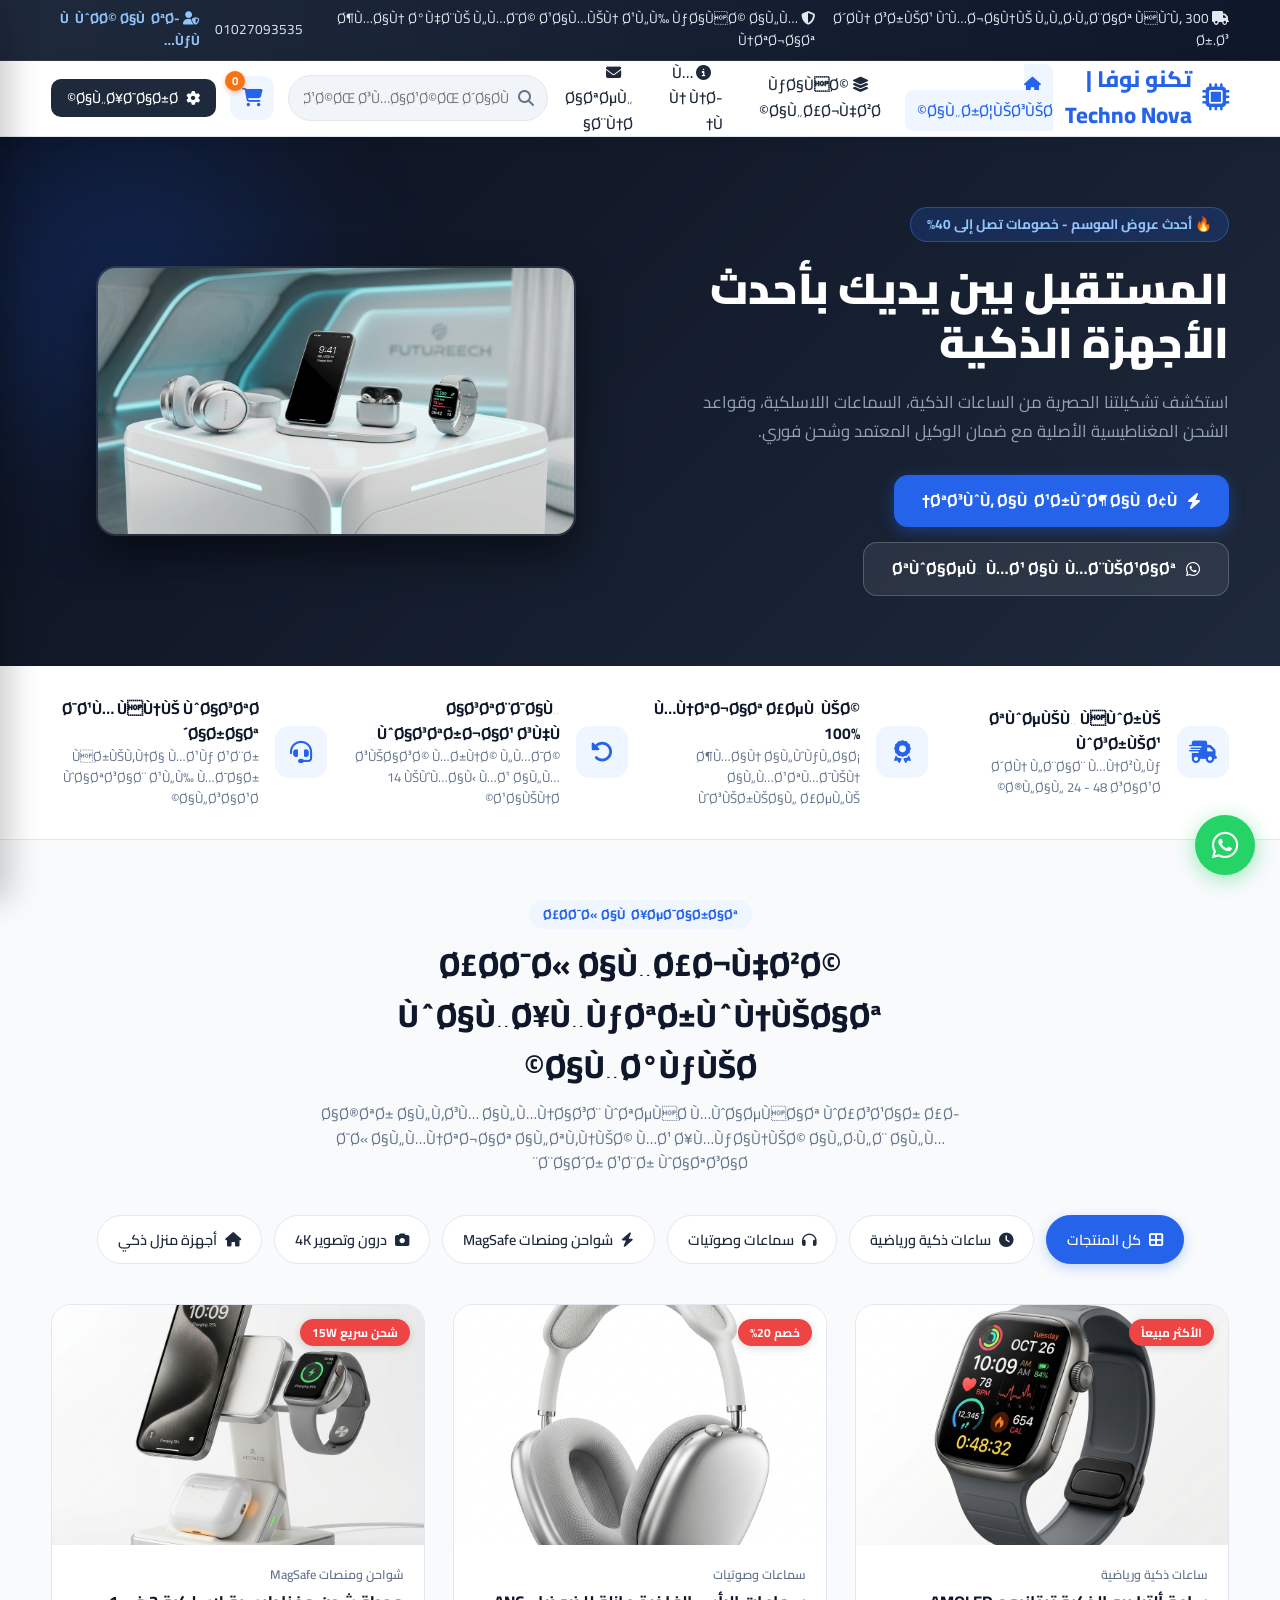
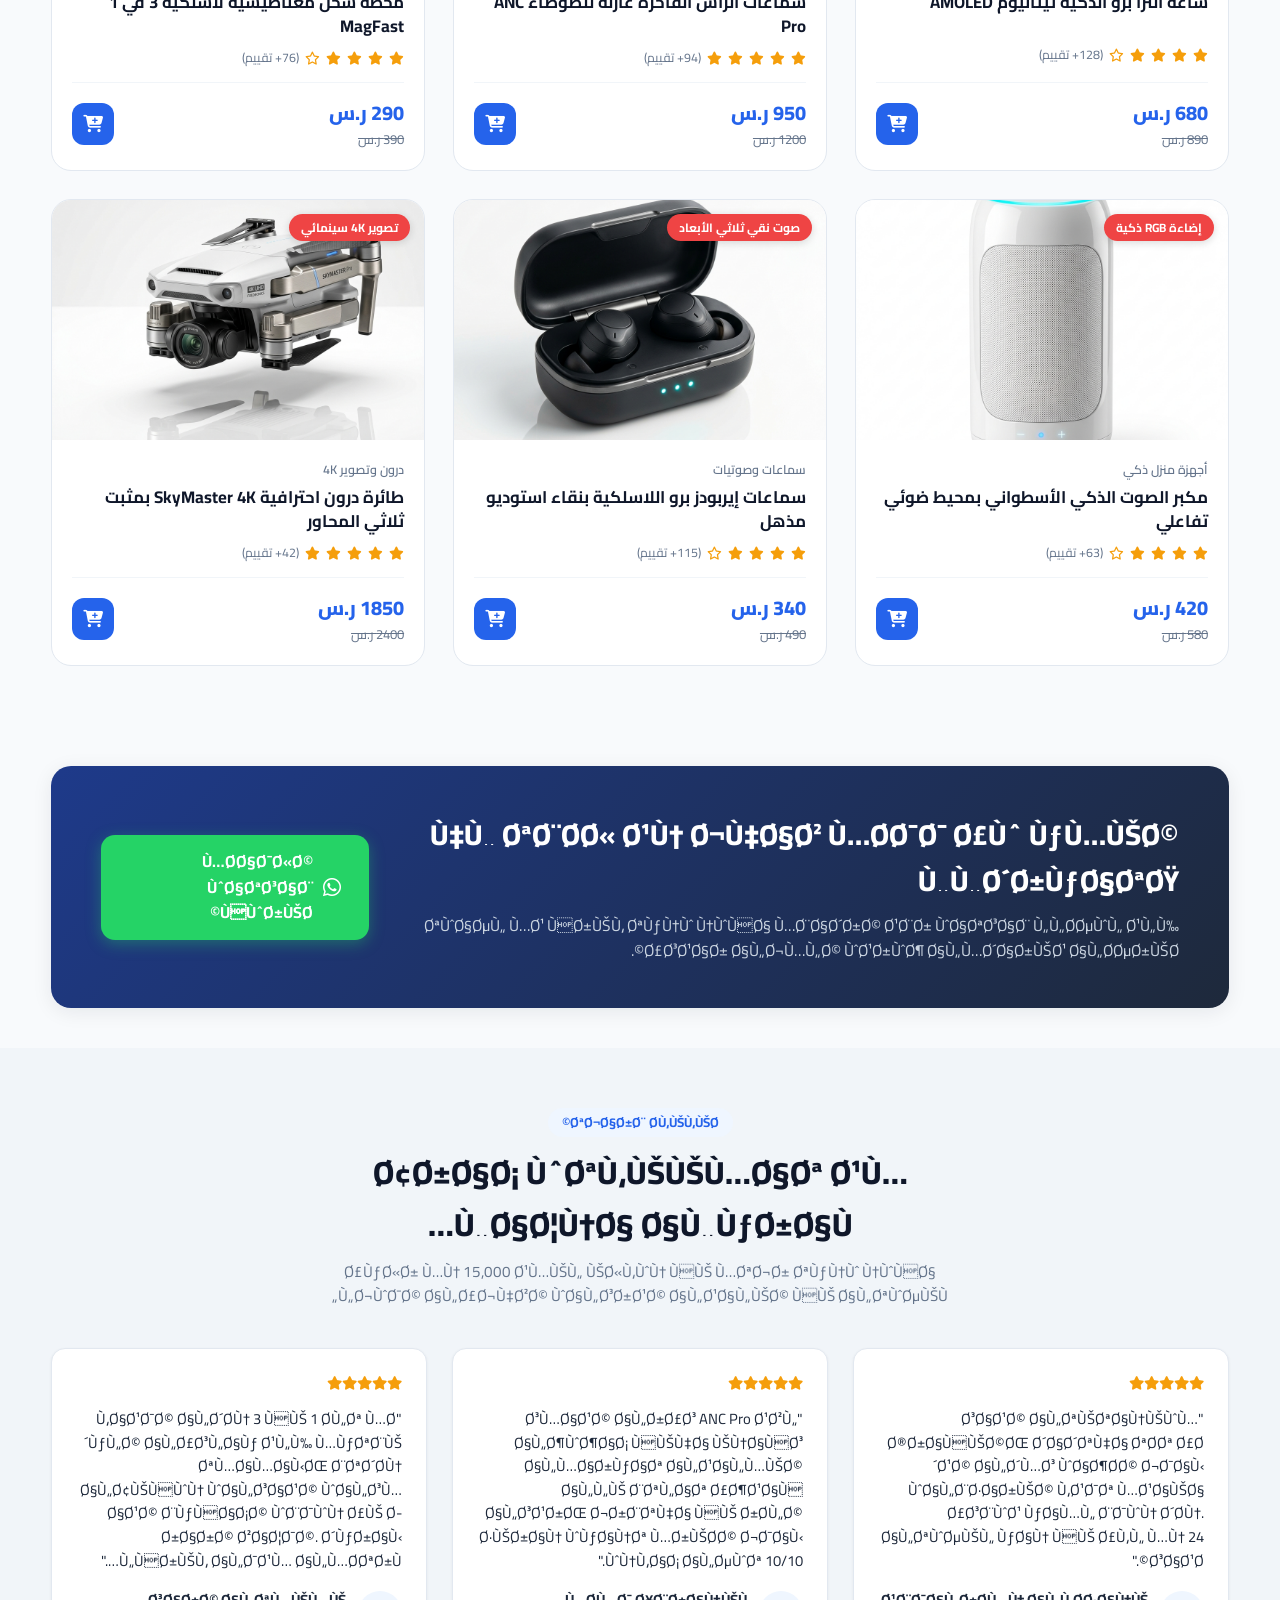
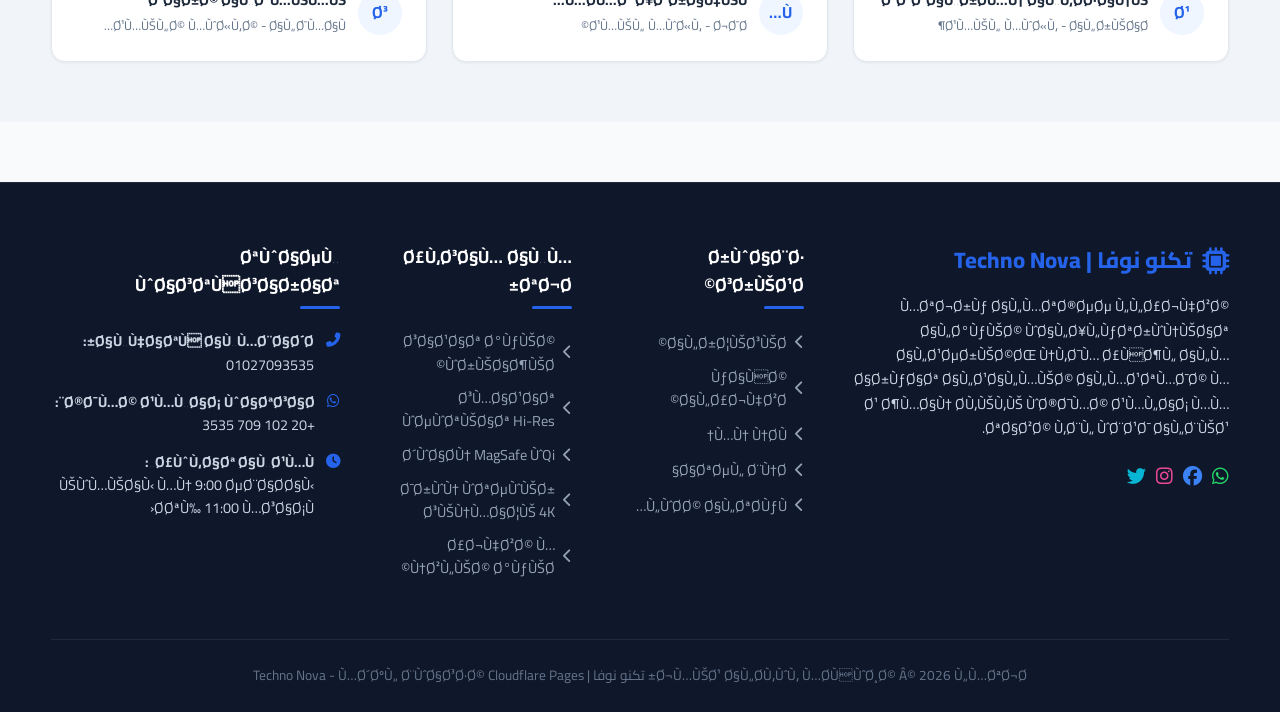
==== index.html @ d1d1be90 "Fix: Host all 6 product images locally on Cloudflare Pages (resolve broken MagFast charger image)" ====
﻿<!DOCTYPE html>
<html lang="ar" dir="rtl">
<head>
  <meta charset="UTF-8">
  <meta name="viewport" content="width=device-width, initial-scale=1.0">
  <title>ØªÙƒÙ†Ùˆ Ù†ÙˆÙØ§ | Techno Nova - Ù…ØªØ¬Ø± Ø§Ù„Ø¥Ù„ÙƒØªØ±ÙˆÙ†ÙŠØ§Øª ÙˆØ§Ù„Ø£Ø¬Ù‡Ø²Ø© Ø§Ù„Ø°ÙƒÙŠØ©</title>
  <meta name="description" content="ØªØ³ÙˆÙ‚ Ø£Ø­Ø¯Ø« Ø§Ù„Ø£Ø¬Ù‡Ø²Ø© Ø§Ù„Ø°ÙƒÙŠØ© ÙˆØ§Ù„Ø³Ø§Ø¹Ø§Øª ÙˆØ³Ù…Ø§Ø¹Ø§Øª Ø§Ù„Ø±Ø£Ø³ ÙˆØ§Ù„Ø´ÙˆØ§Ø­Ù† Ø§Ù„Ø£ØµÙ„ÙŠØ© Ù…Ø¹ Ø¶Ù…Ø§Ù† Ø´Ø§Ù…Ù„ ÙˆØ´Ø­Ù† Ø³Ø±ÙŠØ¹ ÙˆØ§Ù„Ø¯ÙØ¹ Ø¹Ù†Ø¯ Ø§Ù„Ø§Ø³ØªÙ„Ø§Ù….">
  <link rel="stylesheet" href="https://cdnjs.cloudflare.com/ajax/libs/font-awesome/6.4.0/css/all.min.css">
  <link rel="stylesheet" href="css/style.css">
</head>
<body>

  <!-- Top Announcement Bar -->
  <div class="top-bar">
    <div class="container">
      <div class="top-bar-left">
        <span><i class="fas fa-truck"></i> Ø´Ø­Ù† Ø³Ø±ÙŠØ¹ ÙˆÙ…Ø¬Ø§Ù†ÙŠ Ù„Ù„Ø·Ù„Ø¨Ø§Øª ÙÙˆÙ‚ 300 Ø±.Ø³</span>
        <span><i class="fas fa-shield-alt"></i> Ø¶Ù…Ø§Ù† Ø°Ù‡Ø¨ÙŠ Ù„Ù…Ø¯Ø© Ø¹Ø§Ù…ÙŠÙ† Ø¹Ù„Ù‰ ÙƒØ§ÙØ© Ø§Ù„Ù…Ù†ØªØ¬Ø§Øª</span>
      </div>
      <div class="top-bar-right">
        <a href="tel:01027093535" class="store-phone-text"><i class="fas fa-phone-alt"></i> 01027093535</a>
        <a href="admin/index.html" style="color: #93c5fd; font-weight: 700;"><i class="fas fa-user-shield"></i> Ù„ÙˆØ­Ø© Ø§Ù„ØªØ­ÙƒÙ…</a>
      </div>
    </div>
  </div>

  <!-- Navbar -->
  <header class="navbar">
    <div class="container nav-wrapper">
      <a href="index.html" class="logo">
        <i class="fas fa-microchip"></i>
        <div><span class="store-name-text">ØªÙƒÙ†Ùˆ Ù†ÙˆÙØ§</span></div>
      </a>

      <ul class="nav-links" id="navLinks">
        <li><a href="index.html" class="active"><i class="fas fa-home"></i> Ø§Ù„Ø±Ø¦ÙŠØ³ÙŠØ©</a></li>
        <li><a href="shop.html"><i class="fas fa-layer-group"></i> ÙƒØ§ÙØ© Ø§Ù„Ø£Ø¬Ù‡Ø²Ø©</a></li>
        <li><a href="about.html"><i class="fas fa-info-circle"></i> Ù…Ù† Ù†Ø­Ù†</a></li>
        <li><a href="contact.html"><i class="fas fa-envelope"></i> Ø§ØªØµÙ„ Ø¨Ù†Ø§</a></li>
      </ul>

      <div class="nav-actions">
        <div class="nav-search">
          <input type="text" id="storeSearchInput" placeholder="Ø§Ø¨Ø­Ø« Ø¹Ù† Ø³Ø§Ø¹Ø©ØŒ Ø³Ù…Ø§Ø¹Ø©ØŒ Ø´Ø§Ø­Ù†...">
          <i class="fas fa-search"></i>
        </div>

        <button class="cart-btn" onclick="openCartDrawer()" title="Ø³Ù„Ø© Ø§Ù„Ù…Ø´ØªØ±ÙŠØ§Øª">
          <i class="fas fa-shopping-cart"></i>
          <span class="cart-badge">0</span>
        </button>

        <a href="admin/index.html" class="admin-link-btn" title="Ø¯Ø®ÙˆÙ„ Ø§Ù„Ø¥Ø¯Ø§Ø±Ø©">
          <i class="fas fa-cog"></i> <span>Ø§Ù„Ø¥Ø¯Ø§Ø±Ø©</span>
        </a>

        <button class="menu-toggle" id="mobileMenuToggle" title="Ø§Ù„Ù‚Ø§Ø¦Ù…Ø©">
          <i class="fas fa-bars"></i>
        </button>
      </div>
    </div>
  </header>

  <!-- Hero Section -->
  <section class="hero">
    <div class="container hero-content">
      <div>
        <div class="hero-tag" id="heroBadge">ðŸ”¥ Ø£Ø­Ø¯Ø« Ø¹Ø±ÙˆØ¶ Ø§Ù„Ù…ÙˆØ³Ù… - Ø®ØµÙˆÙ…Ø§Øª ØªØµÙ„ Ø¥Ù„Ù‰ 40%</div>
        <h1 class="hero-title" id="heroTitle">
          Ø§Ù„Ù…Ø³ØªÙ‚Ø¨Ù„ Ø¨ÙŠÙ† ÙŠØ¯ÙŠÙƒ Ø¨Ø£Ø­Ø¯Ø« <span>Ø§Ù„Ø£Ø¬Ù‡Ø²Ø© Ø§Ù„Ø°ÙƒÙŠØ©</span>
        </h1>
        <p class="hero-desc" id="heroSubtitle">
          Ø§Ø³ØªÙƒØ´Ù ØªØ´ÙƒÙŠÙ„ØªÙ†Ø§ Ø§Ù„Ø­ØµØ±ÙŠØ© Ù…Ù† Ø§Ù„Ø³Ø§Ø¹Ø§Øª Ø§Ù„Ø°ÙƒÙŠØ©ØŒ Ø§Ù„Ø³Ù…Ø§Ø¹Ø§Øª Ø§Ù„Ù„Ø§Ø³Ù„ÙƒÙŠØ©ØŒ ÙˆÙ‚ÙˆØ§Ø¹Ø¯ Ø§Ù„Ø´Ø­Ù† Ø§Ù„Ù…ØºÙ†Ø§Ø·ÙŠØ³ÙŠØ© Ø§Ù„Ø£ØµÙ„ÙŠØ© Ù…Ø¹ Ø¶Ù…Ø§Ù† Ø§Ù„ÙˆÙƒÙŠÙ„ Ø§Ù„Ù…Ø¹ØªÙ…Ø¯ ÙˆØ´Ø­Ù† ÙÙˆØ±ÙŠ.
        </p>
        <div class="hero-btns">
          <a href="#productsSection" class="btn-primary">
            <i class="fas fa-bolt"></i> ØªØ³ÙˆÙ‚ Ø§Ù„Ø¹Ø±ÙˆØ¶ Ø§Ù„Ø¢Ù†
          </a>
          <a href="https://wa.me/201027093535" target="_blank" class="btn-outline store-whatsapp-link">
            <i class="fab fa-whatsapp"></i> ØªÙˆØ§ØµÙ„ Ù…Ø¹ Ø§Ù„Ù…Ø¨ÙŠØ¹Ø§Øª
          </a>
        </div>
      </div>
      <div class="hero-img-box">
        <img src="images/hero_banner.jpg" alt="Tech Hero" class="hero-img">
      </div>
    </div>
  </section>

  <!-- Features Strip -->
  <div class="features-bar">
    <div class="container features-grid">
      <div class="feature-item">
        <div class="feature-icon"><i class="fas fa-shipping-fast"></i></div>
        <div class="feature-info">
          <h4>ØªÙˆØµÙŠÙ„ ÙÙˆØ±ÙŠ ÙˆØ³Ø±ÙŠØ¹</h4>
          <p>Ø´Ø­Ù† Ù„Ø¨Ø§Ø¨ Ù…Ù†Ø²Ù„Ùƒ Ø®Ù„Ø§Ù„ 24 - 48 Ø³Ø§Ø¹Ø©</p>
        </div>
      </div>
      <div class="feature-item">
        <div class="feature-icon"><i class="fas fa-award"></i></div>
        <div class="feature-info">
          <h4>Ù…Ù†ØªØ¬Ø§Øª Ø£ØµÙ„ÙŠØ© 100%</h4>
          <p>Ø¶Ù…Ø§Ù† Ø§Ù„ÙˆÙƒÙ„Ø§Ø¡ Ø§Ù„Ù…Ø¹ØªÙ…Ø¯ÙŠÙ† ÙˆØ³ÙŠØ±ÙŠØ§Ù„ Ø£ØµÙ„ÙŠ</p>
        </div>
      </div>
      <div class="feature-item">
        <div class="feature-icon"><i class="fas fa-undo-alt"></i></div>
        <div class="feature-info">
          <h4>Ø§Ø³ØªØ¨Ø¯Ø§Ù„ ÙˆØ§Ø³ØªØ±Ø¬Ø§Ø¹ Ø³Ù‡Ù„</h4>
          <p>Ø³ÙŠØ§Ø³Ø© Ù…Ø±Ù†Ø© Ù„Ù…Ø¯Ø© 14 ÙŠÙˆÙ…Ø§Ù‹ Ù…Ø¹ Ø§Ù„Ù…Ø¹Ø§ÙŠÙ†Ø©</p>
        </div>
      </div>
      <div class="feature-item">
        <div class="feature-icon"><i class="fas fa-headset"></i></div>
        <div class="feature-info">
          <h4>Ø¯Ø¹Ù… ÙÙ†ÙŠ ÙˆØ§Ø³ØªØ´Ø§Ø±Ø§Øª</h4>
          <p>ÙØ±ÙŠÙ‚Ù†Ø§ Ù…Ø¹Ùƒ Ø¹Ø¨Ø± ÙˆØ§ØªØ³Ø§Ø¨ Ø¹Ù„Ù‰ Ù…Ø¯Ø§Ø± Ø§Ù„Ø³Ø§Ø¹Ø©</p>
        </div>
      </div>
    </div>
  </div>

  <!-- Products Section -->
  <section class="section" id="productsSection">
    <div class="container">
      <div class="section-header">
        <span class="section-badge">Ø£Ø­Ø¯Ø« Ø§Ù„Ø¥ØµØ¯Ø§Ø±Ø§Øª</span>
        <h2 class="section-title">Ø£Ø­Ø¯Ø« Ø§Ù„Ø£Ø¬Ù‡Ø²Ø© ÙˆØ§Ù„Ø¥Ù„ÙƒØªØ±ÙˆÙ†ÙŠØ§Øª Ø§Ù„Ø°ÙƒÙŠØ©</h2>
        <p class="section-subtitle">Ø§Ø®ØªØ± Ø§Ù„Ù‚Ø³Ù… Ø§Ù„Ù…Ù†Ø§Ø³Ø¨ ÙˆØªØµÙØ­ Ù…ÙˆØ§ØµÙØ§Øª ÙˆØ£Ø³Ø¹Ø§Ø± Ø£Ø­Ø¯Ø« Ø§Ù„Ù…Ù†ØªØ¬Ø§Øª Ø§Ù„ØªÙ‚Ù†ÙŠØ© Ù…Ø¹ Ø¥Ù…ÙƒØ§Ù†ÙŠØ© Ø§Ù„Ø·Ù„Ø¨ Ø§Ù„Ù…Ø¨Ø§Ø´Ø± Ø¹Ø¨Ø± ÙˆØ§ØªØ³Ø§Ø¨</p>
      </div>

      <!-- Categories Filter Tabs -->
      <div class="category-tabs" id="categoryTabs"></div>

      <!-- Products Grid -->
      <div class="products-grid" id="productsGrid"></div>
    </div>
  </section>

  <!-- Promo Banner -->
  <div class="container">
    <div class="promo-banner">
      <div class="promo-content">
        <h3>Ù‡Ù„ ØªØ¨Ø­Ø« Ø¹Ù† Ø¬Ù‡Ø§Ø² Ù…Ø­Ø¯Ø¯ Ø£Ùˆ ÙƒÙ…ÙŠØ© Ù„Ù„Ø´Ø±ÙƒØ§ØªØŸ</h3>
        <p>ØªÙˆØ§ØµÙ„ Ù…Ø¹ ÙØ±ÙŠÙ‚ ØªÙƒÙ†Ùˆ Ù†ÙˆÙØ§ Ù…Ø¨Ø§Ø´Ø±Ø© Ø¹Ø¨Ø± ÙˆØ§ØªØ³Ø§Ø¨ Ù„Ù„Ø­ØµÙˆÙ„ Ø¹Ù„Ù‰ Ø£Ø³Ø¹Ø§Ø± Ø§Ù„Ø¬Ù…Ù„Ø© ÙˆØ¹Ø±ÙˆØ¶ Ø§Ù„Ù…Ø´Ø§Ø±ÙŠØ¹ Ø§Ù„Ø­ØµØ±ÙŠØ©.</p>
      </div>
      <a href="https://wa.me/201027093535" target="_blank" class="btn-whatsapp-checkout store-whatsapp-link" style="width: auto; padding: 14px 28px;">
        <i class="fab fa-whatsapp" style="font-size: 1.3rem;"></i> Ù…Ø­Ø§Ø¯Ø«Ø© ÙˆØ§ØªØ³Ø§Ø¨ ÙÙˆØ±ÙŠØ©
      </a>
    </div>
  </div>

  <!-- Reviews Section -->
  <section class="section" style="background: #f1f5f9;">
    <div class="container">
      <div class="section-header">
        <span class="section-badge">ØªØ¬Ø§Ø±Ø¨ Ø­Ù‚ÙŠÙ‚ÙŠØ©</span>
        <h2 class="section-title">Ø¢Ø±Ø§Ø¡ ÙˆØªÙ‚ÙŠÙŠÙ…Ø§Øª Ø¹Ù…Ù„Ø§Ø¦Ù†Ø§ Ø§Ù„ÙƒØ±Ø§Ù…</h2>
        <p class="section-subtitle">Ø£ÙƒØ«Ø± Ù…Ù† 15,000 Ø¹Ù…ÙŠÙ„ ÙŠØ«Ù‚ÙˆÙ† ÙÙŠ Ù…ØªØ¬Ø± ØªÙƒÙ†Ùˆ Ù†ÙˆÙØ§ Ù„Ø¬ÙˆØ¯Ø© Ø§Ù„Ø£Ø¬Ù‡Ø²Ø© ÙˆØ§Ù„Ø³Ø±Ø¹Ø© Ø§Ù„Ø¹Ø§Ù„ÙŠØ© ÙÙŠ Ø§Ù„ØªÙˆØµÙŠÙ„</p>
      </div>

      <div class="reviews-grid">
        <div class="review-card">
          <div class="review-rating">
            <i class="fas fa-star"></i><i class="fas fa-star"></i><i class="fas fa-star"></i><i class="fas fa-star"></i><i class="fas fa-star"></i>
          </div>
          <p>"Ø³Ø§Ø¹Ø© Ø§Ù„ØªÙŠØªØ§Ù†ÙŠÙˆÙ… Ø®Ø±Ø§ÙÙŠØ©ØŒ Ø´Ø§Ø´ØªÙ‡Ø§ ØªØ­Øª Ø£Ø´Ø¹Ø© Ø§Ù„Ø´Ù…Ø³ ÙˆØ§Ø¶Ø­Ø© Ø¬Ø¯Ø§Ù‹ ÙˆØ§Ù„Ø¨Ø·Ø§Ø±ÙŠØ© Ù‚Ø¹Ø¯Øª Ù…Ø¹Ø§ÙŠØ§ Ø£Ø³Ø¨ÙˆØ¹ ÙƒØ§Ù…Ù„ Ø¨Ø¯ÙˆÙ† Ø´Ø­Ù†. Ø§Ù„ØªÙˆØµÙŠÙ„ ÙƒØ§Ù† ÙÙŠ Ø£Ù‚Ù„ Ù…Ù† 24 Ø³Ø§Ø¹Ø©."</p>
          <div class="reviewer-info">
            <div class="reviewer-avatar">Ø¹</div>
            <div class="reviewer-meta">
              <h5>Ø¹Ø¨Ø¯Ø§Ù„Ø±Ø­Ù…Ù† Ø§Ù„Ù‚Ø­Ø·Ø§Ù†ÙŠ</h5>
              <span>Ø¹Ù…ÙŠÙ„ Ù…ÙˆØ«Ù‚ - Ø§Ù„Ø±ÙŠØ§Ø¶</span>
            </div>
          </div>
        </div>

        <div class="review-card">
          <div class="review-rating">
            <i class="fas fa-star"></i><i class="fas fa-star"></i><i class="fas fa-star"></i><i class="fas fa-star"></i><i class="fas fa-star"></i>
          </div>
          <p>"Ø³Ù…Ø§Ø¹Ø© Ø§Ù„Ø±Ø£Ø³ ANC Pro Ø¹Ø²Ù„ Ø§Ù„Ø¶ÙˆØ¶Ø§Ø¡ ÙÙŠÙ‡Ø§ ÙŠÙ†Ø§ÙØ³ Ø§Ù„Ù…Ø§Ø±ÙƒØ§Øª Ø§Ù„Ø¹Ø§Ù„Ù…ÙŠØ© Ø§Ù„Ù„ÙŠ Ø¨ØªÙ„Ø§Øª Ø£Ø¶Ø¹Ø§Ù Ø§Ù„Ø³Ø¹Ø±ØŒ Ø¬Ø±Ø¨ØªÙ‡Ø§ ÙÙŠ Ø±Ø­Ù„Ø© Ø·ÙŠØ±Ø§Ù† ÙˆÙƒØ§Ù†Øª Ù…Ø±ÙŠØ­Ø© Ø¬Ø¯Ø§Ù‹ ÙˆÙ†Ù‚Ø§Ø¡ Ø§Ù„ØµÙˆØª 10/10."</p>
          <div class="reviewer-info">
            <div class="reviewer-avatar">Ù…</div>
            <div class="reviewer-meta">
              <h5>Ù…Ø­Ù…Ø¯ Ø¥Ø¨Ø±Ø§Ù‡ÙŠÙ…</h5>
              <span>Ø¹Ù…ÙŠÙ„ Ù…ÙˆØ«Ù‚ - Ø¬Ø¯Ø©</span>
            </div>
          </div>
        </div>

        <div class="review-card">
          <div class="review-rating">
            <i class="fas fa-star"></i><i class="fas fa-star"></i><i class="fas fa-star"></i><i class="fas fa-star"></i><i class="fas fa-star"></i>
          </div>
          <p>"Ù‚Ø§Ø¹Ø¯Ø© Ø§Ù„Ø´Ø­Ù† 3 ÙÙŠ 1 Ø­Ù„Øª Ù…Ø´ÙƒÙ„Ø© Ø§Ù„Ø£Ø³Ù„Ø§Ùƒ Ø¹Ù„Ù‰ Ù…ÙƒØªØ¨ÙŠ ØªÙ…Ø§Ù…Ø§Ù‹ØŒ Ø¨ØªØ´Ø­Ù† Ø§Ù„Ø¢ÙŠÙÙˆÙ† ÙˆØ§Ù„Ø³Ø§Ø¹Ø© ÙˆØ§Ù„Ø³Ù…Ø§Ø¹Ø© Ø¨ÙƒÙØ§Ø¡Ø© ÙˆØ¨Ø¯ÙˆÙ† Ø£ÙŠ Ø­Ø±Ø§Ø±Ø© Ø²Ø§Ø¦Ø¯Ø©. Ø´ÙƒØ±Ø§Ù‹ Ù„ÙØ±ÙŠÙ‚ Ø§Ù„Ø¯Ø¹Ù… Ø§Ù„Ù…Ø­ØªØ±Ù…."</p>
          <div class="reviewer-info">
            <div class="reviewer-avatar">Ø³</div>
            <div class="reviewer-meta">
              <h5>Ø³Ø§Ø±Ø© Ø§Ù„ØªÙ…ÙŠÙ…ÙŠ</h5>
              <span>Ø¹Ù…ÙŠÙ„Ø© Ù…ÙˆØ«Ù‚Ø© - Ø§Ù„Ø¯Ù…Ø§Ù…</span>
            </div>
          </div>
        </div>
      </div>
    </div>
  </section>

  <!-- Footer -->
  <footer class="footer">
    <div class="container">
      <div class="footer-grid">
        <div class="footer-col">
          <div class="logo" style="color: #fff; margin-bottom: 15px;">
            <i class="fas fa-microchip"></i>
            <span class="store-name-text">ØªÙƒÙ†Ùˆ Ù†ÙˆÙØ§</span>
          </div>
          <p>Ù…ØªØ¬Ø±Ùƒ Ø§Ù„Ù…ØªØ®ØµØµ Ù„Ù„Ø£Ø¬Ù‡Ø²Ø© Ø§Ù„Ø°ÙƒÙŠØ© ÙˆØ§Ù„Ø¥Ù„ÙƒØªØ±ÙˆÙ†ÙŠØ§Øª Ø§Ù„Ø¹ØµØ±ÙŠØ©ØŒ Ù†Ù‚Ø¯Ù… Ø£ÙØ¶Ù„ Ø§Ù„Ù…Ø§Ø±ÙƒØ§Øª Ø§Ù„Ø¹Ø§Ù„Ù…ÙŠØ© Ø§Ù„Ù…Ø¹ØªÙ…Ø¯Ø© Ù…Ø¹ Ø¶Ù…Ø§Ù† Ø­Ù‚ÙŠÙ‚ÙŠ ÙˆØ®Ø¯Ù…Ø© Ø¹Ù…Ù„Ø§Ø¡ Ù…Ù…ØªØ§Ø²Ø© Ù‚Ø¨Ù„ ÙˆØ¨Ø¹Ø¯ Ø§Ù„Ø¨ÙŠØ¹.</p>
          <div style="display: flex; gap: 10px; font-size: 1.2rem;">
            <a href="https://wa.me/201027093535" target="_blank" style="color: #25d366;"><i class="fab fa-whatsapp"></i></a>
            <a href="#" style="color: #3b82f6;"><i class="fab fa-facebook"></i></a>
            <a href="#" style="color: #ec4899;"><i class="fab fa-instagram"></i></a>
            <a href="#" style="color: #06b6d4;"><i class="fab fa-twitter"></i></a>
          </div>
        </div>

        <div class="footer-col">
          <h4>Ø±ÙˆØ§Ø¨Ø· Ø³Ø±ÙŠØ¹Ø©</h4>
          <ul class="footer-links">
            <li><a href="index.html"><i class="fas fa-chevron-left"></i> Ø§Ù„Ø±Ø¦ÙŠØ³ÙŠØ©</a></li>
            <li><a href="shop.html"><i class="fas fa-chevron-left"></i> ÙƒØ§ÙØ© Ø§Ù„Ø£Ø¬Ù‡Ø²Ø©</a></li>
            <li><a href="about.html"><i class="fas fa-chevron-left"></i> Ù…Ù† Ù†Ø­Ù†</a></li>
            <li><a href="contact.html"><i class="fas fa-chevron-left"></i> Ø§ØªØµÙ„ Ø¨Ù†Ø§</a></li>
            <li><a href="admin/index.html"><i class="fas fa-chevron-left"></i> Ù„ÙˆØ­Ø© Ø§Ù„ØªØ­ÙƒÙ…</a></li>
          </ul>
        </div>

        <div class="footer-col">
          <h4>Ø£Ù‚Ø³Ø§Ù… Ø§Ù„Ù…ØªØ¬Ø±</h4>
          <ul class="footer-links">
            <li><a href="shop.html"><i class="fas fa-chevron-left"></i> Ø³Ø§Ø¹Ø§Øª Ø°ÙƒÙŠØ© ÙˆØ±ÙŠØ§Ø¶ÙŠØ©</a></li>
            <li><a href="shop.html"><i class="fas fa-chevron-left"></i> Ø³Ù…Ø§Ø¹Ø§Øª ÙˆØµÙˆØªÙŠØ§Øª Hi-Res</a></li>
            <li><a href="shop.html"><i class="fas fa-chevron-left"></i> Ø´ÙˆØ§Ø­Ù† MagSafe ÙˆQi</a></li>
            <li><a href="shop.html"><i class="fas fa-chevron-left"></i> Ø¯Ø±ÙˆÙ† ÙˆØªØµÙˆÙŠØ± Ø³ÙŠÙ†Ù…Ø§Ø¦ÙŠ 4K</a></li>
            <li><a href="shop.html"><i class="fas fa-chevron-left"></i> Ø£Ø¬Ù‡Ø²Ø© Ù…Ù†Ø²Ù„ÙŠØ© Ø°ÙƒÙŠØ©</a></li>
          </ul>
        </div>

        <div class="footer-col">
          <h4>ØªÙˆØ§ØµÙ„ ÙˆØ§Ø³ØªÙØ³Ø§Ø±Ø§Øª</h4>
          <div class="footer-contact-item">
            <i class="fas fa-phone-alt"></i>
            <div>
              <strong>Ø§Ù„Ù‡Ø§ØªÙ Ø§Ù„Ù…Ø¨Ø§Ø´Ø±:</strong><br>
              <a href="tel:01027093535" class="store-phone-text">01027093535</a>
            </div>
          </div>
          <div class="footer-contact-item">
            <i class="fab fa-whatsapp"></i>
            <div>
              <strong>Ø®Ø¯Ù…Ø© Ø¹Ù…Ù„Ø§Ø¡ ÙˆØ§ØªØ³Ø§Ø¨:</strong><br>
              <a href="https://wa.me/201027093535" target="_blank" class="store-whatsapp-link">+20 102 709 3535</a>
            </div>
          </div>
          <div class="footer-contact-item">
            <i class="fas fa-clock"></i>
            <div>
              <strong>Ø£ÙˆÙ‚Ø§Øª Ø§Ù„Ø¹Ù…Ù„:</strong><br>
              ÙŠÙˆÙ…ÙŠØ§Ù‹ Ù…Ù† 9:00 ØµØ¨Ø§Ø­Ø§Ù‹ Ø­ØªÙ‰ 11:00 Ù…Ø³Ø§Ø¡Ù‹
            </div>
          </div>
        </div>
      </div>

      <div class="footer-bottom">
        <p>Ø¬Ù…ÙŠØ¹ Ø§Ù„Ø­Ù‚ÙˆÙ‚ Ù…Ø­ÙÙˆØ¸Ø© Â© 2026 Ù„Ù…ØªØ¬Ø± <span class="store-name-text">ØªÙƒÙ†Ùˆ Ù†ÙˆÙØ§ | Techno Nova</span> - Ù…Ø´ØºÙ„ Ø¨ÙˆØ§Ø³Ø·Ø© Cloudflare Pages</p>
      </div>
    </div>
  </footer>

  <!-- Slide-out Cart Drawer -->
  <div class="cart-drawer-overlay" id="cartOverlay" onclick="closeCartDrawer()"></div>
  <div class="cart-drawer" id="cartDrawer">
    <div class="cart-header">
      <h3><i class="fas fa-shopping-bag"></i> Ø³Ù„Ø© Ø§Ù„Ù…Ø´ØªØ±ÙŠØ§Øª</h3>
      <button class="close-cart-btn" onclick="closeCartDrawer()"><i class="fas fa-times"></i></button>
    </div>
    <div class="cart-items-body" id="cartItemsList"></div>
    <div class="cart-footer">
      <div class="cart-total-row">
        <span>Ø§Ù„Ø¥Ø¬Ù…Ø§Ù„ÙŠ Ø§Ù„ØªÙ‚Ø¯ÙŠØ±ÙŠ:</span>
        <span class="cart-total-price" id="cartTotalPrice">0 Ø±.Ø³</span>
      </div>
      <button class="btn-whatsapp-checkout" onclick="initiateWhatsAppCheckout()">
        <i class="fab fa-whatsapp"></i> Ø¥ØªÙ…Ø§Ù… Ø§Ù„Ø·Ù„Ø¨ Ø¹Ø¨Ø± ÙˆØ§ØªØ³Ø§Ø¨
      </button>
    </div>
  </div>

  <!-- Quick View Modal -->
  <div class="modal-overlay" id="quickViewModal" onclick="if(event.target === this) closeModal()">
    <div class="modal-box">
      <button class="close-modal-btn" onclick="closeModal()"><i class="fas fa-times"></i></button>
      <div id="quickViewBody"></div>
    </div>
  </div>

  <!-- WhatsApp Checkout Modal -->
  <div class="modal-overlay" id="checkoutModal" onclick="if(event.target === this) closeModal()">
    <div class="modal-box" style="max-width: 520px; padding: 30px;">
      <button class="close-modal-btn" onclick="closeModal()"><i class="fas fa-times"></i></button>
      <h3 style="font-size: 1.3rem; font-weight: 800; margin-bottom: 8px; color: #0f172a;">
        <i class="fab fa-whatsapp" style="color: #25d366;"></i> Ø¥ØªÙ…Ø§Ù… Ø§Ù„Ø´Ø±Ø§Ø¡ ÙˆØ§Ù„ØªØ£ÙƒÙŠØ¯ Ø¹Ø¨Ø± ÙˆØ§ØªØ³Ø§Ø¨
      </h3>
      <p style="font-size: 0.88rem; color: #64748b; margin-bottom: 20px;">
        Ø£Ø¯Ø®Ù„ Ø¨ÙŠØ§Ù†Ø§Øª Ø§Ù„ØªÙˆØµÙŠÙ„ ÙˆØ³ÙŠØªÙ… ÙØªØ­ Ù…Ø­Ø§Ø¯Ø«Ø© Ù…Ø¨Ø§Ø´Ø±Ø© Ù…Ø¹ Ø®Ø¯Ù…Ø© Ø§Ù„Ù…Ø¨ÙŠØ¹Ø§Øª Ø¨Ø±Ù‚Ù…Ùƒ ÙˆØªÙØ§ØµÙŠÙ„ Ø³Ù„ØªÙƒ Ù„ØªØ£ÙƒÙŠØ¯ Ø§Ù„Ø´Ø­Ù† ÙÙˆØ±Ø§Ù‹.
      </p>

      <form id="checkoutForm" onsubmit="completeWhatsAppOrder(event)">
        <div style="margin-bottom: 15px;">
          <label style="display: block; font-weight: 700; font-size: 0.88rem; margin-bottom: 6px;">Ø§Ù„Ø§Ø³Ù… Ø§Ù„ÙƒØ±ÙŠÙ… *</label>
          <input type="text" id="orderName" required placeholder="Ù…Ø«Ø§Ù„: Ù…Ø­Ù…Ø¯ Ø¹Ø¨Ø¯Ø§Ù„Ù„Ù‡" style="width: 100%; padding: 10px 14px; border: 1px solid #cbd5e1; border-radius: 8px; font-size: 0.95rem;">
        </div>

        <div style="margin-bottom: 15px;">
          <label style="display: block; font-weight: 700; font-size: 0.88rem; margin-bottom: 6px;">Ø±Ù‚Ù… Ø§Ù„Ø¬ÙˆØ§Ù„ / Ø§Ù„ÙˆØ§ØªØ³Ø§Ø¨ *</label>
          <input type="tel" id="orderPhone" required placeholder="Ù…Ø«Ø§Ù„: 05xxxxxxx Ø£Ùˆ 010xxxxxxx" style="width: 100%; padding: 10px 14px; border: 1px solid #cbd5e1; border-radius: 8px; font-size: 0.95rem;">
        </div>

        <div style="display: grid; grid-template-columns: 1fr 1fr; gap: 12px; margin-bottom: 15px;">
          <div>
            <label style="display: block; font-weight: 700; font-size: 0.88rem; margin-bottom: 6px;">Ø§Ù„Ù…Ø¯ÙŠÙ†Ø© *</label>
            <input type="text" id="orderCity" required placeholder="Ø§Ù„Ø±ÙŠØ§Ø¶ / Ø¬Ø¯Ø© / Ø§Ù„Ù‚Ø§Ù‡Ø±Ø©..." style="width: 100%; padding: 10px 14px; border: 1px solid #cbd5e1; border-radius: 8px; font-size: 0.95rem;">
          </div>
          <div>
            <label style="display: block; font-weight: 700; font-size: 0.88rem; margin-bottom: 6px;">Ø§Ù„Ø­ÙŠ ÙˆØ§Ù„Ø´Ø§Ø±Ø¹</label>
            <input type="text" id="orderAddress" placeholder="Ø§Ø³Ù… Ø§Ù„Ø­ÙŠ ÙˆØ§Ù„Ø´Ø§Ø±Ø¹" style="width: 100%; padding: 10px 14px; border: 1px solid #cbd5e1; border-radius: 8px; font-size: 0.95rem;">
          </div>
        </div>

        <div style="margin-bottom: 20px;">
          <label style="display: block; font-weight: 700; font-size: 0.88rem; margin-bottom: 6px;">Ù…Ù„Ø§Ø­Ø¸Ø§Øª Ø®Ø§ØµØ© Ø¨Ø§Ù„ØªØ³Ù„ÙŠÙ…</label>
          <textarea id="orderNotes" rows="2" placeholder="Ø£ÙŠ ØªÙØ§ØµÙŠÙ„ ØªØ±ØºØ¨ Ø¨Ø¥Ø®Ø¨Ø§Ø± Ù…Ù†Ø¯ÙˆØ¨ Ø§Ù„ØªÙˆØµÙŠÙ„ Ø¨Ù‡Ø§..." style="width: 100%; padding: 10px 14px; border: 1px solid #cbd5e1; border-radius: 8px; font-size: 0.95rem; resize: none;"></textarea>
        </div>

        <button type="submit" class="btn-whatsapp-checkout" style="font-size: 1.05rem; padding: 14px;">
          <i class="fab fa-whatsapp" style="font-size: 1.3rem;"></i> ØªØ£ÙƒÙŠØ¯ Ø§Ù„Ø·Ù„Ø¨ ÙˆØ¥Ø±Ø³Ø§Ù„ Ø¹Ø¨Ø± ÙˆØ§ØªØ³Ø§Ø¨
        </button>
      </form>
    </div>
  </div>

  <!-- Floating WhatsApp Icon -->
  <a href="https://wa.me/201027093535" target="_blank" class="floating-whatsapp store-whatsapp-link" title="ØªÙˆØ§ØµÙ„ Ù…Ø¹Ù†Ø§ Ø¹Ø¨Ø± ÙˆØ§ØªØ³Ø§Ø¨">
    <i class="fab fa-whatsapp"></i>
  </a>

  <script src="js/store.js"></script>
</body>
</html>
---- css/style.css ----
@import url('https://fonts.googleapis.com/css2?family=Cairo:wght@300;400;500;600;700;800;900&display=swap');

:root {
  --primary: #2563eb;
  --primary-hover: #1d4ed8;
  --primary-light: #eff6ff;
  --secondary: #0ea5e9;
  --dark: #0f172a;
  --dark-surface: #1e293b;
  --gray-bg: #f8fafc;
  --gray-border: #e2e8f0;
  --text-main: #1e293b;
  --text-muted: #64748b;
  --accent-orange: #f97316;
  --accent-green: #10b981;
  --white: #ffffff;
  --radius-sm: 8px;
  --radius-md: 14px;
  --radius-lg: 20px;
  --shadow-sm: 0 1px 3px rgba(0,0,0,0.06);
  --shadow-md: 0 4px 20px rgba(15,23,42,0.08);
  --shadow-lg: 0 10px 35px rgba(15,23,42,0.12);
  --transition: all 0.25s ease-in-out;
}

* {
  box-sizing: border-box;
  margin: 0;
  padding: 0;
}

body {
  font-family: 'Cairo', -apple-system, BlinkMacSystemFont, 'Segoe UI', Roboto, sans-serif;
  direction: rtl;
  text-align: right;
  background-color: var(--gray-bg);
  color: var(--text-main);
  line-height: 1.6;
  overflow-x: hidden;
}

a {
  text-decoration: none;
  color: inherit;
  transition: var(--transition);
}

img {
  max-width: 100%;
  display: block;
}

button, input, select, textarea {
  font-family: inherit;
}

/* Container */
.container {
  width: 92%;
  max-width: 1240px;
  margin: 0 auto;
}

/* Top Announcement Bar */
.top-bar {
  background: linear-gradient(90deg, #1e293b, #0f172a);
  color: #e2e8f0;
  font-size: 0.85rem;
  padding: 8px 0;
  border-bottom: 1px solid rgba(255,255,255,0.08);
}
.top-bar .container {
  display: flex;
  justify-content: space-between;
  align-items: center;
}
.top-bar-left {
  display: flex;
  align-items: center;
  gap: 15px;
}
.top-bar-right {
  display: flex;
  align-items: center;
  gap: 15px;
}
.top-bar a:hover {
  color: var(--secondary);
}

/* Main Navbar */
.navbar {
  background: rgba(255, 255, 255, 0.95);
  backdrop-filter: blur(12px);
  position: sticky;
  top: 0;
  z-index: 100;
  box-shadow: 0 2px 15px rgba(0,0,0,0.05);
  border-bottom: 1px solid var(--gray-border);
}
.nav-wrapper {
  display: flex;
  align-items: center;
  justify-content: space-between;
  height: 75px;
}
.logo {
  display: flex;
  align-items: center;
  gap: 10px;
  font-size: 1.4rem;
  font-weight: 800;
  color: var(--dark);
}
.logo i {
  color: var(--primary);
  font-size: 1.7rem;
}
.logo span {
  color: var(--primary);
}

.nav-links {
  display: flex;
  align-items: center;
  gap: 24px;
  list-style: none;
}
.nav-links a {
  font-weight: 600;
  font-size: 0.95rem;
  color: var(--text-main);
  padding: 6px 12px;
  border-radius: var(--radius-sm);
}
.nav-links a:hover, .nav-links a.active {
  color: var(--primary);
  background: var(--primary-light);
}

.nav-actions {
  display: flex;
  align-items: center;
  gap: 14px;
}

.nav-search {
  position: relative;
  display: none;
}
@media (min-width: 992px) {
  .nav-search {
    display: block;
    width: 260px;
  }
}
.nav-search input {
  width: 100%;
  padding: 9px 38px 9px 15px;
  border-radius: 30px;
  border: 1px solid var(--gray-border);
  background: #f1f5f9;
  font-size: 0.88rem;
  outline: none;
  transition: var(--transition);
}
.nav-search input:focus {
  background: var(--white);
  border-color: var(--primary);
  box-shadow: 0 0 0 3px rgba(37, 99, 235, 0.15);
}
.nav-search i {
  position: absolute;
  top: 50%;
  right: 14px;
  transform: translateY(-50%);
  color: var(--text-muted);
}

.cart-btn {
  position: relative;
  background: var(--primary-light);
  color: var(--primary);
  border: none;
  width: 44px;
  height: 44px;
  border-radius: 12px;
  cursor: pointer;
  display: flex;
  align-items: center;
  justify-content: center;
  font-size: 1.15rem;
  transition: var(--transition);
}
.cart-btn:hover {
  background: var(--primary);
  color: var(--white);
}
.cart-badge {
  position: absolute;
  top: -5px;
  left: -5px;
  background: var(--accent-orange);
  color: var(--white);
  font-size: 0.72rem;
  font-weight: 700;
  width: 20px;
  height: 20px;
  border-radius: 50%;
  display: flex;
  align-items: center;
  justify-content: center;
  box-shadow: 0 2px 5px rgba(249, 115, 22, 0.4);
}

.admin-link-btn {
  background: var(--dark-surface);
  color: var(--white);
  border: none;
  padding: 8px 16px;
  border-radius: 10px;
  font-weight: 600;
  font-size: 0.88rem;
  display: flex;
  align-items: center;
  gap: 8px;
  cursor: pointer;
  transition: var(--transition);
}
.admin-link-btn:hover {
  background: var(--dark);
}

.menu-toggle {
  display: none;
  background: none;
  border: none;
  font-size: 1.4rem;
  color: var(--dark);
  cursor: pointer;
}
@media (max-width: 868px) {
  .menu-toggle { display: block; }
  .nav-links {
    position: fixed;
    top: 75px;
    right: -100%;
    width: 280px;
    height: calc(100vh - 75px);
    background: var(--white);
    flex-direction: column;
    padding: 30px 20px;
    box-shadow: -5px 0 20px rgba(0,0,0,0.1);
    transition: 0.3s ease-in-out;
    align-items: flex-start;
  }
  .nav-links.open { right: 0; }
}

/* Hero Section */
.hero {
  background: linear-gradient(135deg, #0b1120 0%, #1e293b 100%);
  color: var(--white);
  padding: 70px 0;
  position: relative;
  overflow: hidden;
}
.hero::before {
  content: '';
  position: absolute;
  top: -20%;
  left: -10%;
  width: 500px;
  height: 500px;
  background: radial-gradient(circle, rgba(37,99,235,0.25) 0%, rgba(37,99,235,0) 70%);
  filter: blur(50px);
}
.hero-content {
  display: grid;
  grid-template-columns: 1fr 1fr;
  align-items: center;
  gap: 40px;
  position: relative;
  z-index: 2;
}
@media (max-width: 900px) {
  .hero-content { grid-template-columns: 1fr; text-align: center; }
}
.hero-tag {
  display: inline-flex;
  align-items: center;
  gap: 8px;
  background: rgba(37, 99, 235, 0.2);
  border: 1px solid rgba(59, 130, 246, 0.4);
  color: #93c5fd;
  padding: 6px 16px;
  border-radius: 30px;
  font-size: 0.85rem;
  font-weight: 700;
  margin-bottom: 20px;
}
.hero-title {
  font-size: 2.7rem;
  font-weight: 900;
  line-height: 1.25;
  margin-bottom: 18px;
}
.hero-title span {
  background: linear-gradient(90deg, #60a5fa, #38bdf8);
  -webkit-background-clip: text;
  -webkit-text-fill-color: transparent;
}
.hero-desc {
  color: #94a3b8;
  font-size: 1.05rem;
  margin-bottom: 30px;
  line-height: 1.7;
}
.hero-btns {
  display: flex;
  gap: 15px;
  flex-wrap: wrap;
}
@media (max-width: 900px) {
  .hero-btns { justify-content: center; }
}
.btn-primary {
  background: var(--primary);
  color: var(--white);
  padding: 13px 28px;
  border-radius: var(--radius-md);
  font-weight: 700;
  font-size: 1rem;
  display: inline-flex;
  align-items: center;
  gap: 10px;
  border: none;
  cursor: pointer;
  box-shadow: 0 4px 15px rgba(37, 99, 235, 0.4);
  transition: var(--transition);
}
.btn-primary:hover {
  background: var(--primary-hover);
  transform: translateY(-2px);
  box-shadow: 0 6px 20px rgba(37, 99, 235, 0.5);
}
.btn-outline {
  background: rgba(255, 255, 255, 0.08);
  color: var(--white);
  padding: 13px 28px;
  border-radius: var(--radius-md);
  font-weight: 700;
  font-size: 1rem;
  display: inline-flex;
  align-items: center;
  gap: 10px;
  border: 1px solid rgba(255,255,255,0.2);
  cursor: pointer;
  transition: var(--transition);
}
.btn-outline:hover {
  background: rgba(255, 255, 255, 0.16);
  border-color: rgba(255,255,255,0.4);
}
.hero-img-box {
  position: relative;
  display: flex;
  justify-content: center;
}
.hero-img {
  width: 90%;
  max-width: 480px;
  border-radius: var(--radius-lg);
  box-shadow: 0 20px 40px rgba(0,0,0,0.5);
  border: 2px solid rgba(255,255,255,0.1);
  transition: transform 0.4s ease;
}
.hero-img:hover {
  transform: scale(1.02);
}

/* Features Bar */
.features-bar {
  background: var(--white);
  padding: 30px 0;
  border-bottom: 1px solid var(--gray-border);
}
.features-grid {
  display: grid;
  grid-template-columns: repeat(auto-fit, minmax(220px, 1fr));
  gap: 25px;
}
.feature-item {
  display: flex;
  align-items: center;
  gap: 16px;
}
.feature-icon {
  width: 52px;
  height: 52px;
  background: var(--primary-light);
  color: var(--primary);
  border-radius: 14px;
  display: flex;
  align-items: center;
  justify-content: center;
  font-size: 1.4rem;
  flex-shrink: 0;
}
.feature-info h4 {
  font-size: 0.98rem;
  font-weight: 700;
  color: var(--dark);
}
.feature-info p {
  font-size: 0.82rem;
  color: var(--text-muted);
}

/* Categories Filter Section */
.section {
  padding: 60px 0;
}
.section-header {
  text-align: center;
  max-width: 650px;
  margin: 0 auto 40px;
}
.section-badge {
  display: inline-block;
  color: var(--primary);
  background: var(--primary-light);
  padding: 4px 14px;
  border-radius: 20px;
  font-weight: 700;
  font-size: 0.82rem;
  margin-bottom: 10px;
}
.section-title {
  font-size: 2rem;
  font-weight: 800;
  color: var(--dark);
  margin-bottom: 10px;
}
.section-subtitle {
  color: var(--text-muted);
  font-size: 0.95rem;
}

.category-tabs {
  display: flex;
  justify-content: center;
  gap: 12px;
  flex-wrap: wrap;
  margin-bottom: 40px;
}
.cat-btn {
  background: var(--white);
  border: 1px solid var(--gray-border);
  color: var(--text-main);
  padding: 10px 20px;
  border-radius: 30px;
  font-weight: 600;
  font-size: 0.9rem;
  cursor: pointer;
  display: inline-flex;
  align-items: center;
  gap: 8px;
  transition: var(--transition);
}
.cat-btn:hover, .cat-btn.active {
  background: var(--primary);
  color: var(--white);
  border-color: var(--primary);
  box-shadow: 0 4px 12px rgba(37, 99, 235, 0.25);
}

/* Products Grid */
.products-grid {
  display: grid;
  grid-template-columns: repeat(auto-fill, minmax(290px, 1fr));
  gap: 28px;
}
.product-card {
  background: var(--white);
  border-radius: var(--radius-lg);
  border: 1px solid var(--gray-border);
  overflow: hidden;
  transition: var(--transition);
  display: flex;
  flex-direction: column;
  position: relative;
}
.product-card:hover {
  transform: translateY(-6px);
  box-shadow: var(--shadow-lg);
  border-color: rgba(37, 99, 235, 0.3);
}
.product-thumb {
  position: relative;
  height: 240px;
  background: #f1f5f9;
  overflow: hidden;
  display: flex;
  align-items: center;
  justify-content: center;
}
.product-thumb img {
  width: 100%;
  height: 100%;
  object-fit: cover;
  transition: transform 0.4s ease;
}
.product-card:hover .product-thumb img {
  transform: scale(1.06);
}
.product-badge {
  position: absolute;
  top: 14px;
  right: 14px;
  background: var(--primary);
  color: var(--white);
  padding: 4px 12px;
  border-radius: 20px;
  font-size: 0.75rem;
  font-weight: 700;
  z-index: 2;
  box-shadow: 0 2px 8px rgba(0,0,0,0.15);
}
.product-badge.sale {
  background: #ef4444;
}
.quick-view-btn {
  position: absolute;
  bottom: -40px;
  left: 50%;
  transform: translateX(-50%);
  background: rgba(15, 23, 42, 0.85);
  backdrop-filter: blur(5px);
  color: var(--white);
  border: none;
  padding: 8px 18px;
  border-radius: 20px;
  font-size: 0.82rem;
  font-weight: 600;
  cursor: pointer;
  transition: 0.3s ease;
  display: flex;
  align-items: center;
  gap: 6px;
  white-space: nowrap;
}
.product-card:hover .quick-view-btn {
  bottom: 14px;
}
.quick-view-btn:hover {
  background: var(--primary);
}

.product-body {
  padding: 20px;
  display: flex;
  flex-direction: column;
  flex-grow: 1;
}
.product-category {
  font-size: 0.78rem;
  color: var(--text-muted);
  font-weight: 600;
  margin-bottom: 6px;
}
.product-title {
  font-size: 1.05rem;
  font-weight: 700;
  color: var(--dark);
  line-height: 1.4;
  margin-bottom: 10px;
  min-height: 44px;
}
.product-rating {
  display: flex;
  align-items: center;
  gap: 6px;
  font-size: 0.82rem;
  color: #f59e0b;
  margin-bottom: 14px;
}
.product-rating span {
  color: var(--text-muted);
  font-size: 0.78rem;
}
.product-footer {
  display: flex;
  align-items: center;
  justify-content: space-between;
  margin-top: auto;
  padding-top: 14px;
  border-top: 1px solid #f1f5f9;
}
.product-price {
  display: flex;
  flex-direction: column;
}
.current-price {
  font-size: 1.25rem;
  font-weight: 800;
  color: var(--primary);
}
.old-price {
  font-size: 0.82rem;
  color: var(--text-muted);
  text-decoration: line-through;
}
.add-to-cart-btn {
  background: var(--primary);
  color: var(--white);
  border: none;
  width: 42px;
  height: 42px;
  border-radius: 12px;
  cursor: pointer;
  display: flex;
  align-items: center;
  justify-content: center;
  font-size: 1.1rem;
  transition: var(--transition);
}
.add-to-cart-btn:hover {
  background: var(--dark);
  transform: scale(1.05);
}

/* Promo Banner Section */
.promo-banner {
  background: linear-gradient(135deg, #1e3a8a 0%, #1e293b 100%);
  border-radius: var(--radius-lg);
  padding: 45px 50px;
  color: var(--white);
  display: flex;
  align-items: center;
  justify-content: space-between;
  gap: 30px;
  margin: 40px 0;
  box-shadow: var(--shadow-md);
  position: relative;
  overflow: hidden;
}
@media (max-width: 768px) {
  .promo-banner { flex-direction: column; text-align: center; padding: 30px 20px; }
}
.promo-content h3 {
  font-size: 1.8rem;
  font-weight: 800;
  margin-bottom: 10px;
}
.promo-content p {
  color: #cbd5e1;
  font-size: 0.98rem;
}

/* Reviews Section */
.reviews-grid {
  display: grid;
  grid-template-columns: repeat(auto-fit, minmax(280px, 1fr));
  gap: 25px;
}
.review-card {
  background: var(--white);
  padding: 24px;
  border-radius: var(--radius-md);
  border: 1px solid var(--gray-border);
  box-shadow: var(--shadow-sm);
}
.review-rating {
  color: #f59e0b;
  font-size: 0.85rem;
  margin-bottom: 12px;
}
.review-card p {
  font-size: 0.92rem;
  color: var(--text-main);
  line-height: 1.6;
  margin-bottom: 16px;
}
.reviewer-info {
  display: flex;
  align-items: center;
  gap: 12px;
}
.reviewer-avatar {
  width: 44px;
  height: 44px;
  border-radius: 50%;
  background: var(--primary-light);
  color: var(--primary);
  display: flex;
  align-items: center;
  justify-content: center;
  font-weight: 700;
}
.reviewer-meta h5 {
  font-size: 0.92rem;
  font-weight: 700;
}
.reviewer-meta span {
  font-size: 0.78rem;
  color: var(--text-muted);
}

/* Cart Slide-out Drawer */
.cart-drawer-overlay {
  position: fixed;
  top: 0;
  left: 0;
  width: 100vw;
  height: 100vh;
  background: rgba(15, 23, 42, 0.6);
  backdrop-filter: blur(4px);
  z-index: 1000;
  visibility: hidden;
  opacity: 0;
  transition: var(--transition);
}
.cart-drawer-overlay.active {
  visibility: visible;
  opacity: 1;
}
.cart-drawer {
  position: fixed;
  top: 0;
  left: -420px;
  width: 100%;
  max-width: 420px;
  height: 100vh;
  background: var(--white);
  z-index: 1001;
  box-shadow: 10px 0 30px rgba(0,0,0,0.2);
  display: flex;
  flex-direction: column;
  transition: 0.35s cubic-bezier(0.16, 1, 0.3, 1);
}
.cart-drawer.active {
  left: 0;
}
.cart-header {
  padding: 20px 24px;
  border-bottom: 1px solid var(--gray-border);
  display: flex;
  align-items: center;
  justify-content: space-between;
}
.cart-header h3 {
  font-size: 1.2rem;
  font-weight: 800;
  color: var(--dark);
  display: flex;
  align-items: center;
  gap: 10px;
}
.close-cart-btn {
  background: none;
  border: none;
  font-size: 1.3rem;
  color: var(--text-muted);
  cursor: pointer;
  transition: var(--transition);
}
.close-cart-btn:hover {
  color: #ef4444;
}

.cart-items-body {
  flex-grow: 1;
  overflow-y: auto;
  padding: 20px 24px;
}
.cart-empty-state {
  text-align: center;
  padding: 60px 20px;
  color: var(--text-muted);
}
.cart-empty-state i {
  font-size: 3.5rem;
  color: #cbd5e1;
  margin-bottom: 15px;
}
.cart-empty-state h4 {
  font-size: 1.1rem;
  color: var(--dark);
  margin-bottom: 8px;
}

.cart-item {
  display: flex;
  gap: 14px;
  padding-bottom: 16px;
  margin-bottom: 16px;
  border-bottom: 1px solid #f1f5f9;
  align-items: center;
}
.cart-item-img {
  width: 65px;
  height: 65px;
  border-radius: 10px;
  object-fit: cover;
  background: #f8fafc;
  flex-shrink: 0;
}
.cart-item-info {
  flex-grow: 1;
}
.cart-item-title {
  font-size: 0.88rem;
  font-weight: 700;
  color: var(--dark);
  line-height: 1.3;
  margin-bottom: 5px;
}
.cart-item-price {
  font-size: 0.92rem;
  font-weight: 800;
  color: var(--primary);
}
.cart-qty-ctrl {
  display: flex;
  align-items: center;
  gap: 8px;
  margin-top: 6px;
}
.qty-btn {
  background: #f1f5f9;
  border: none;
  width: 26px;
  height: 26px;
  border-radius: 6px;
  display: flex;
  align-items: center;
  justify-content: center;
  cursor: pointer;
  font-weight: 700;
  font-size: 0.85rem;
  color: var(--dark);
  transition: var(--transition);
}
.qty-btn:hover {
  background: var(--primary);
  color: var(--white);
}
.qty-val {
  font-weight: 700;
  font-size: 0.88rem;
}
.cart-remove-item {
  background: none;
  border: none;
  color: #ef4444;
  cursor: pointer;
  font-size: 0.95rem;
  padding: 5px;
}

.cart-footer {
  padding: 20px 24px;
  border-top: 1px solid var(--gray-border);
  background: #f8fafc;
}
.cart-total-row {
  display: flex;
  justify-content: space-between;
  align-items: center;
  font-size: 1.15rem;
  font-weight: 800;
  margin-bottom: 16px;
}
.cart-total-price {
  color: var(--primary);
}

.btn-whatsapp-checkout {
  background: #25d366;
  color: var(--white);
  border: none;
  width: 100%;
  padding: 13px;
  border-radius: var(--radius-md);
  font-weight: 700;
  font-size: 1rem;
  display: flex;
  align-items: center;
  justify-content: center;
  gap: 10px;
  cursor: pointer;
  box-shadow: 0 4px 15px rgba(37, 211, 102, 0.35);
  transition: var(--transition);
}
.btn-whatsapp-checkout:hover {
  background: #20ba5a;
  transform: translateY(-2px);
}
.btn-direct-order {
  background: var(--primary);
  color: var(--white);
  border: none;
  width: 100%;
  padding: 13px;
  border-radius: var(--radius-md);
  font-weight: 700;
  font-size: 1rem;
  display: flex;
  align-items: center;
  justify-content: center;
  gap: 10px;
  cursor: pointer;
  margin-top: 10px;
  transition: var(--transition);
}
.btn-direct-order:hover {
  background: var(--primary-hover);
}

/* Quick View Modal */
.modal-overlay {
  position: fixed;
  top: 0;
  left: 0;
  width: 100vw;
  height: 100vh;
  background: rgba(15, 23, 42, 0.7);
  backdrop-filter: blur(5px);
  z-index: 2000;
  display: none;
  align-items: center;
  justify-content: center;
  padding: 20px;
}
.modal-overlay.active {
  display: flex;
}
.modal-box {
  background: var(--white);
  border-radius: var(--radius-lg);
  max-width: 800px;
  width: 100%;
  max-height: 90vh;
  overflow-y: auto;
  position: relative;
  box-shadow: 0 25px 50px rgba(0,0,0,0.25);
  animation: modalPop 0.3s cubic-bezier(0.16, 1, 0.3, 1);
}
@keyframes modalPop {
  from { opacity: 0; transform: scale(0.95); }
  to { opacity: 1; transform: scale(1); }
}
.close-modal-btn {
  position: absolute;
  top: 16px;
  left: 16px;
  background: #f1f5f9;
  border: none;
  width: 36px;
  height: 36px;
  border-radius: 50%;
  display: flex;
  align-items: center;
  justify-content: center;
  font-size: 1.1rem;
  color: var(--text-muted);
  cursor: pointer;
  z-index: 10;
  transition: var(--transition);
}
.close-modal-btn:hover {
  background: #fee2e2;
  color: #ef4444;
}
.modal-content-grid {
  display: grid;
  grid-template-columns: 1fr 1fr;
  gap: 30px;
  padding: 30px;
}
@media (max-width: 768px) {
  .modal-content-grid { grid-template-columns: 1fr; padding: 20px; }
}
.modal-img-wrap img {
  width: 100%;
  height: 320px;
  object-fit: cover;
  border-radius: var(--radius-md);
}
.modal-specs-list {
  list-style: none;
  margin: 15px 0;
}
.modal-specs-list li {
  font-size: 0.88rem;
  color: var(--text-main);
  padding: 5px 0;
  display: flex;
  align-items: center;
  gap: 8px;
}
.modal-specs-list li i {
  color: var(--accent-green);
}

/* Floating WhatsApp Button */
.floating-whatsapp {
  position: fixed;
  bottom: 25px;
  right: 25px;
  width: 60px;
  height: 60px;
  background: #25d366;
  color: var(--white);
  border-radius: 50%;
  display: flex;
  align-items: center;
  justify-content: center;
  font-size: 1.9rem;
  box-shadow: 0 4px 20px rgba(37, 211, 102, 0.45);
  z-index: 999;
  transition: var(--transition);
}
.floating-whatsapp:hover {
  transform: scale(1.1) rotate(10deg);
  background: #20ba5a;
}

/* Footer */
.footer {
  background: var(--dark);
  color: #cbd5e1;
  padding: 60px 0 25px;
  margin-top: 60px;
  border-top: 1px solid rgba(255,255,255,0.08);
}
.footer-grid {
  display: grid;
  grid-template-columns: 2fr 1fr 1fr 1.5fr;
  gap: 40px;
  margin-bottom: 50px;
}
@media (max-width: 900px) {
  .footer-grid { grid-template-columns: 1fr 1fr; }
}
@media (max-width: 576px) {
  .footer-grid { grid-template-columns: 1fr; }
}
.footer-col h4 {
  color: var(--white);
  font-size: 1.1rem;
  font-weight: 700;
  margin-bottom: 20px;
  position: relative;
  padding-bottom: 10px;
}
.footer-col h4::after {
  content: '';
  position: absolute;
  bottom: 0;
  right: 0;
  width: 40px;
  height: 3px;
  background: var(--primary);
  border-radius: 2px;
}
.footer-col p {
  font-size: 0.9rem;
  line-height: 1.7;
  margin-bottom: 20px;
}
.footer-links {
  list-style: none;
}
.footer-links li {
  margin-bottom: 10px;
}
.footer-links a {
  font-size: 0.9rem;
  color: #94a3b8;
  display: inline-flex;
  align-items: center;
  gap: 8px;
}
.footer-links a:hover {
  color: var(--white);
  transform: translateX(-4px);
}
.footer-contact-item {
  display: flex;
  align-items: flex-start;
  gap: 12px;
  margin-bottom: 14px;
  font-size: 0.9rem;
}
.footer-contact-item i {
  color: var(--primary);
  margin-top: 4px;
}
.footer-bottom {
  text-align: center;
  padding-top: 25px;
  border-top: 1px solid rgba(255,255,255,0.08);
  font-size: 0.85rem;
  color: #64748b;
}

/* Toast Notifications */
.toast-msg {
  position: fixed;
  bottom: 25px;
  left: 25px;
  background: var(--dark-surface);
  color: var(--white);
  padding: 12px 20px;
  border-radius: var(--radius-md);
  box-shadow: 0 10px 30px rgba(0,0,0,0.3);
  display: flex;
  align-items: center;
  gap: 10px;
  font-size: 0.9rem;
  font-weight: 600;
  z-index: 3000;
  border-right: 4px solid var(--accent-green);
  animation: toastIn 0.3s ease;
}
@keyframes toastIn {
  from { transform: translateY(20px); opacity: 0; }
  to { transform: translateY(0); opacity: 1; }
}
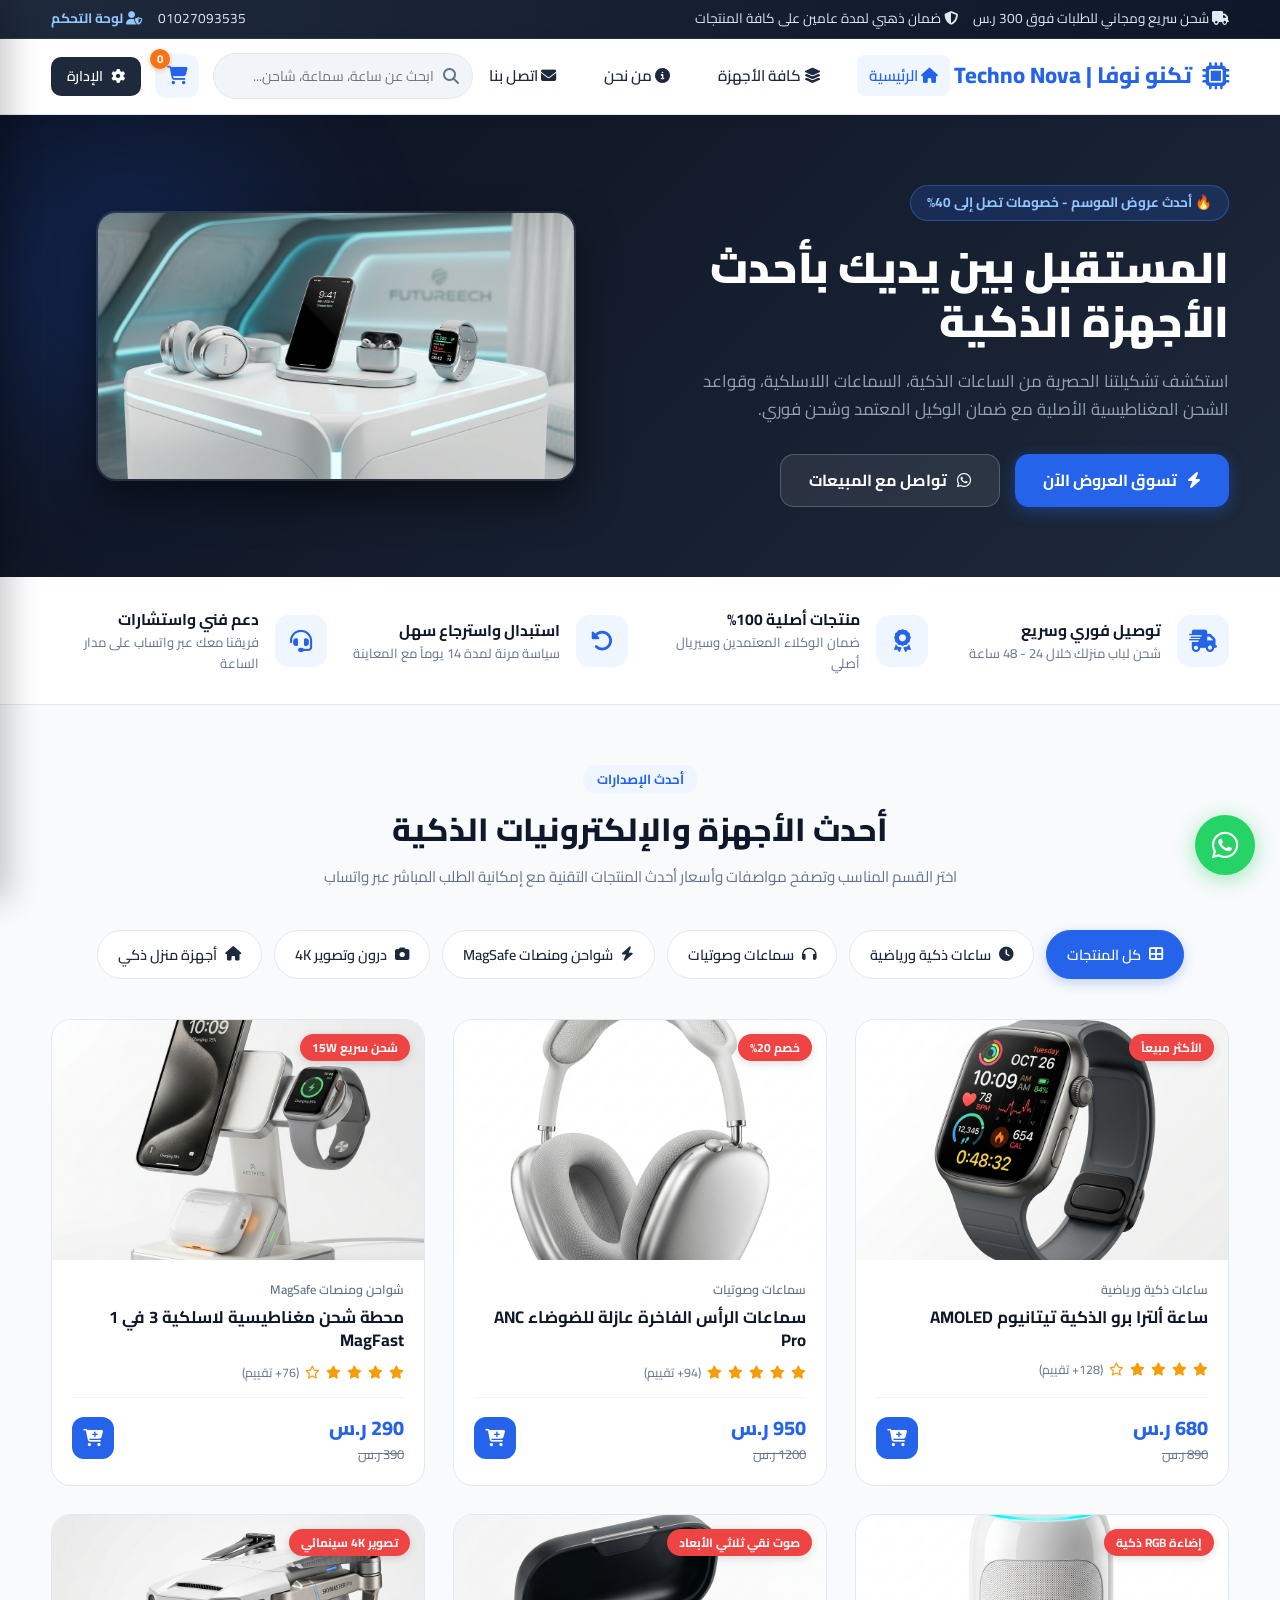
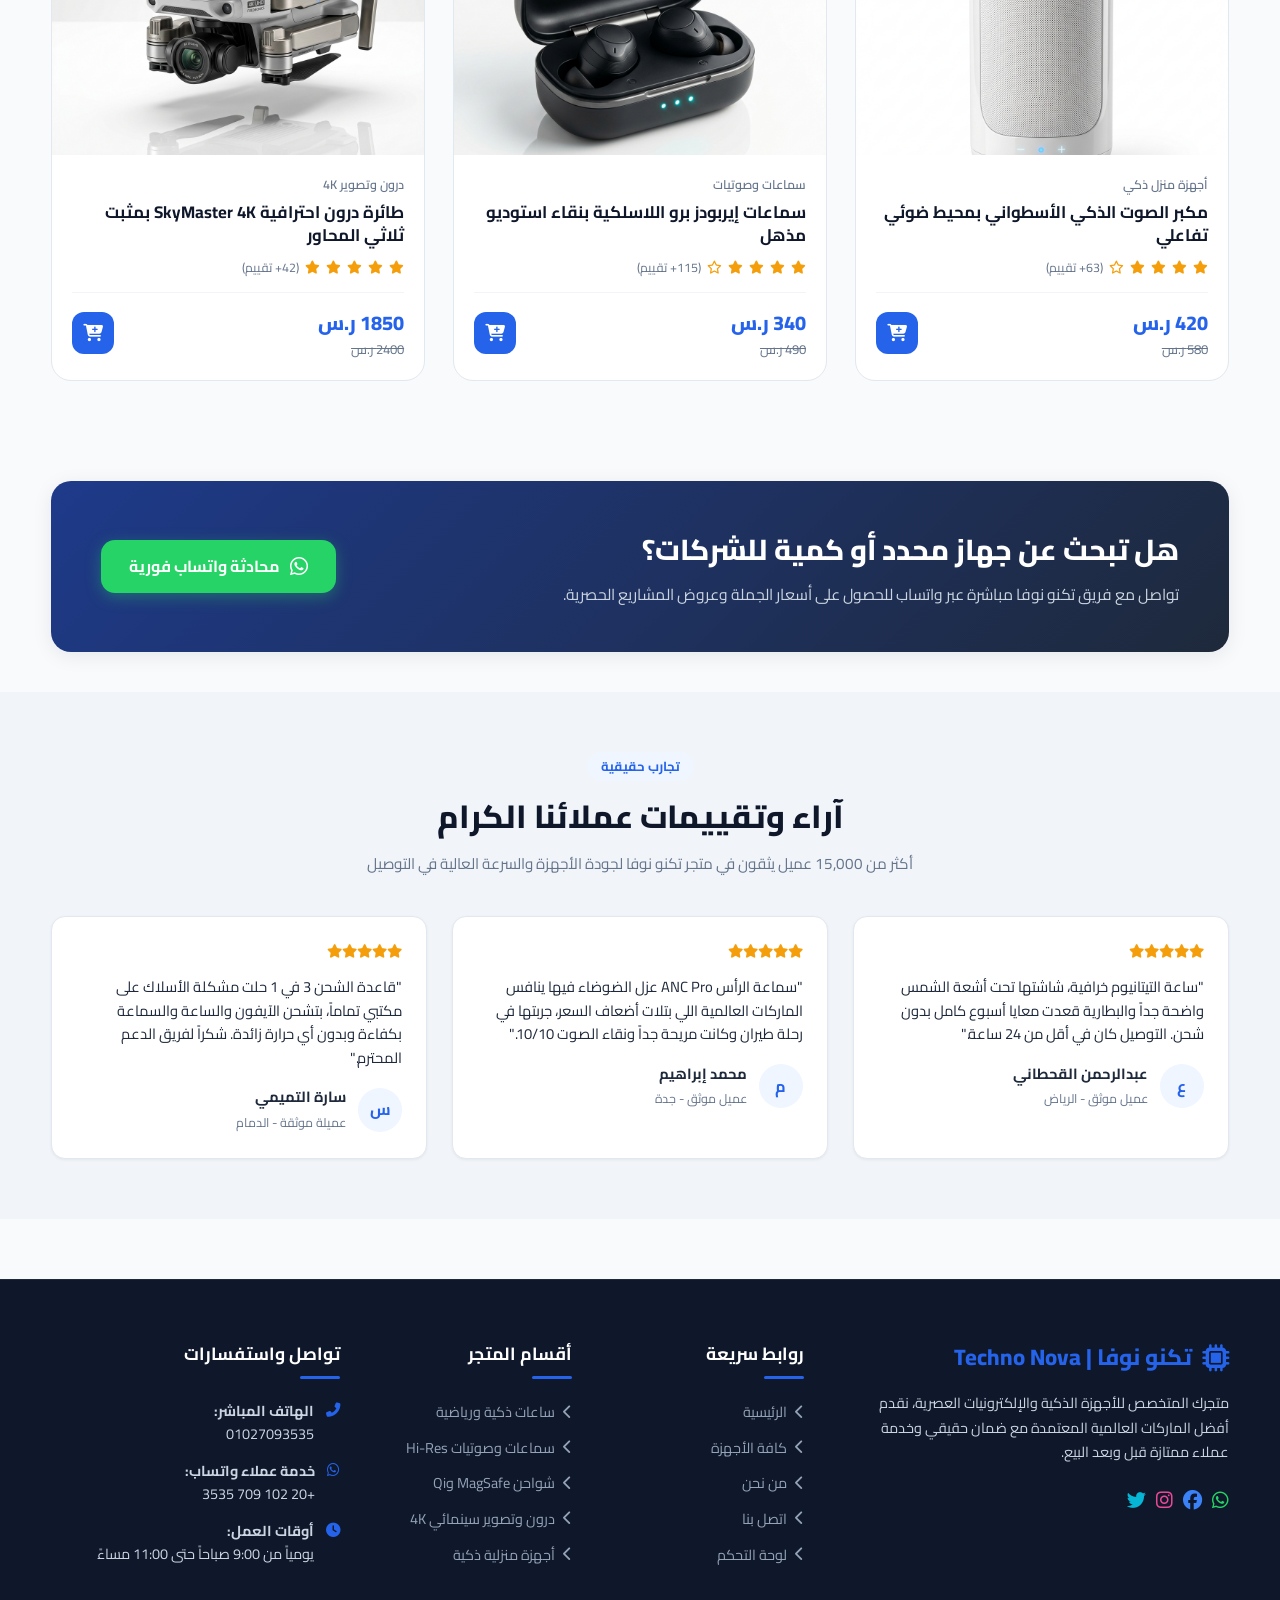
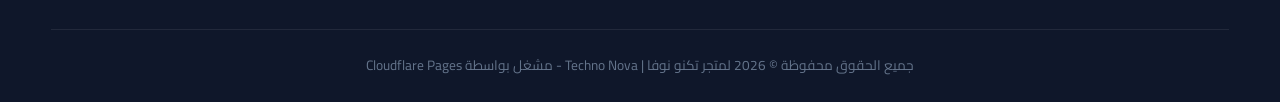
==== commit 6b8564b6: "Fix UTF-8 Arabic encoding on index.html" ====
--- a/index.html
+++ b/index.html
@@ -1,10 +1,10 @@
-﻿<!DOCTYPE html>
+<!DOCTYPE html>
 <html lang="ar" dir="rtl">
 <head>
   <meta charset="UTF-8">
   <meta name="viewport" content="width=device-width, initial-scale=1.0">
-  <title>ØªÙƒÙ†Ùˆ Ù†ÙˆÙØ§ | Techno Nova - Ù…ØªØ¬Ø± Ø§Ù„Ø¥Ù„ÙƒØªØ±ÙˆÙ†ÙŠØ§Øª ÙˆØ§Ù„Ø£Ø¬Ù‡Ø²Ø© Ø§Ù„Ø°ÙƒÙŠØ©</title>
-  <meta name="description" content="ØªØ³ÙˆÙ‚ Ø£Ø­Ø¯Ø« Ø§Ù„Ø£Ø¬Ù‡Ø²Ø© Ø§Ù„Ø°ÙƒÙŠØ© ÙˆØ§Ù„Ø³Ø§Ø¹Ø§Øª ÙˆØ³Ù…Ø§Ø¹Ø§Øª Ø§Ù„Ø±Ø£Ø³ ÙˆØ§Ù„Ø´ÙˆØ§Ø­Ù† Ø§Ù„Ø£ØµÙ„ÙŠØ© Ù…Ø¹ Ø¶Ù…Ø§Ù† Ø´Ø§Ù…Ù„ ÙˆØ´Ø­Ù† Ø³Ø±ÙŠØ¹ ÙˆØ§Ù„Ø¯ÙØ¹ Ø¹Ù†Ø¯ Ø§Ù„Ø§Ø³ØªÙ„Ø§Ù….">
+  <title>تكنو نوفا | Techno Nova - متجر الإلكترونيات والأجهزة الذكية</title>
+  <meta name="description" content="تسوق أحدث الأجهزة الذكية والساعات وسماعات الرأس والشواحن الأصلية مع ضمان شامل وشحن سريع والدفع عند الاستلام.">
   <link rel="stylesheet" href="https://cdnjs.cloudflare.com/ajax/libs/font-awesome/6.4.0/css/all.min.css">
   <link rel="stylesheet" href="css/style.css">
 </head>
@@ -14,12 +14,12 @@
   <div class="top-bar">
     <div class="container">
       <div class="top-bar-left">
-        <span><i class="fas fa-truck"></i> Ø´Ø­Ù† Ø³Ø±ÙŠØ¹ ÙˆÙ…Ø¬Ø§Ù†ÙŠ Ù„Ù„Ø·Ù„Ø¨Ø§Øª ÙÙˆÙ‚ 300 Ø±.Ø³</span>
-        <span><i class="fas fa-shield-alt"></i> Ø¶Ù…Ø§Ù† Ø°Ù‡Ø¨ÙŠ Ù„Ù…Ø¯Ø© Ø¹Ø§Ù…ÙŠÙ† Ø¹Ù„Ù‰ ÙƒØ§ÙØ© Ø§Ù„Ù…Ù†ØªØ¬Ø§Øª</span>
+        <span><i class="fas fa-truck"></i> شحن سريع ومجاني للطلبات فوق 300 ر.س</span>
+        <span><i class="fas fa-shield-alt"></i> ضمان ذهبي لمدة عامين على كافة المنتجات</span>
       </div>
       <div class="top-bar-right">
         <a href="tel:01027093535" class="store-phone-text"><i class="fas fa-phone-alt"></i> 01027093535</a>
-        <a href="admin/index.html" style="color: #93c5fd; font-weight: 700;"><i class="fas fa-user-shield"></i> Ù„ÙˆØ­Ø© Ø§Ù„ØªØ­ÙƒÙ…</a>
+        <a href="admin/index.html" style="color: #93c5fd; font-weight: 700;"><i class="fas fa-user-shield"></i> لوحة التحكم</a>
       </div>
     </div>
   </div>
@@ -29,32 +29,32 @@
     <div class="container nav-wrapper">
       <a href="index.html" class="logo">
         <i class="fas fa-microchip"></i>
-        <div><span class="store-name-text">ØªÙƒÙ†Ùˆ Ù†ÙˆÙØ§</span></div>
+        <div><span class="store-name-text">تكنو نوفا</span></div>
       </a>
 
       <ul class="nav-links" id="navLinks">
-        <li><a href="index.html" class="active"><i class="fas fa-home"></i> Ø§Ù„Ø±Ø¦ÙŠØ³ÙŠØ©</a></li>
-        <li><a href="shop.html"><i class="fas fa-layer-group"></i> ÙƒØ§ÙØ© Ø§Ù„Ø£Ø¬Ù‡Ø²Ø©</a></li>
-        <li><a href="about.html"><i class="fas fa-info-circle"></i> Ù…Ù† Ù†Ø­Ù†</a></li>
-        <li><a href="contact.html"><i class="fas fa-envelope"></i> Ø§ØªØµÙ„ Ø¨Ù†Ø§</a></li>
+        <li><a href="index.html" class="active"><i class="fas fa-home"></i> الرئيسية</a></li>
+        <li><a href="shop.html"><i class="fas fa-layer-group"></i> كافة الأجهزة</a></li>
+        <li><a href="about.html"><i class="fas fa-info-circle"></i> من نحن</a></li>
+        <li><a href="contact.html"><i class="fas fa-envelope"></i> اتصل بنا</a></li>
       </ul>
 
       <div class="nav-actions">
         <div class="nav-search">
-          <input type="text" id="storeSearchInput" placeholder="Ø§Ø¨Ø­Ø« Ø¹Ù† Ø³Ø§Ø¹Ø©ØŒ Ø³Ù…Ø§Ø¹Ø©ØŒ Ø´Ø§Ø­Ù†...">
+          <input type="text" id="storeSearchInput" placeholder="ابحث عن ساعة، سماعة، شاحن...">
           <i class="fas fa-search"></i>
         </div>
 
-        <button class="cart-btn" onclick="openCartDrawer()" title="Ø³Ù„Ø© Ø§Ù„Ù…Ø´ØªØ±ÙŠØ§Øª">
+        <button class="cart-btn" onclick="openCartDrawer()" title="سلة المشتريات">
           <i class="fas fa-shopping-cart"></i>
           <span class="cart-badge">0</span>
         </button>
 
-        <a href="admin/index.html" class="admin-link-btn" title="Ø¯Ø®ÙˆÙ„ Ø§Ù„Ø¥Ø¯Ø§Ø±Ø©">
-          <i class="fas fa-cog"></i> <span>Ø§Ù„Ø¥Ø¯Ø§Ø±Ø©</span>
+        <a href="admin/index.html" class="admin-link-btn" title="دخول الإدارة">
+          <i class="fas fa-cog"></i> <span>الإدارة</span>
         </a>
 
-        <button class="menu-toggle" id="mobileMenuToggle" title="Ø§Ù„Ù‚Ø§Ø¦Ù…Ø©">
+        <button class="menu-toggle" id="mobileMenuToggle" title="القائمة">
           <i class="fas fa-bars"></i>
         </button>
       </div>
@@ -65,19 +65,19 @@
   <section class="hero">
     <div class="container hero-content">
       <div>
-        <div class="hero-tag" id="heroBadge">ðŸ”¥ Ø£Ø­Ø¯Ø« Ø¹Ø±ÙˆØ¶ Ø§Ù„Ù…ÙˆØ³Ù… - Ø®ØµÙˆÙ…Ø§Øª ØªØµÙ„ Ø¥Ù„Ù‰ 40%</div>
+        <div class="hero-tag" id="heroBadge">🔥 أحدث عروض الموسم - خصومات تصل إلى 40%</div>
         <h1 class="hero-title" id="heroTitle">
-          Ø§Ù„Ù…Ø³ØªÙ‚Ø¨Ù„ Ø¨ÙŠÙ† ÙŠØ¯ÙŠÙƒ Ø¨Ø£Ø­Ø¯Ø« <span>Ø§Ù„Ø£Ø¬Ù‡Ø²Ø© Ø§Ù„Ø°ÙƒÙŠØ©</span>
+          المستقبل بين يديك بأحدث <span>الأجهزة الذكية</span>
         </h1>
         <p class="hero-desc" id="heroSubtitle">
-          Ø§Ø³ØªÙƒØ´Ù ØªØ´ÙƒÙŠÙ„ØªÙ†Ø§ Ø§Ù„Ø­ØµØ±ÙŠØ© Ù…Ù† Ø§Ù„Ø³Ø§Ø¹Ø§Øª Ø§Ù„Ø°ÙƒÙŠØ©ØŒ Ø§Ù„Ø³Ù…Ø§Ø¹Ø§Øª Ø§Ù„Ù„Ø§Ø³Ù„ÙƒÙŠØ©ØŒ ÙˆÙ‚ÙˆØ§Ø¹Ø¯ Ø§Ù„Ø´Ø­Ù† Ø§Ù„Ù…ØºÙ†Ø§Ø·ÙŠØ³ÙŠØ© Ø§Ù„Ø£ØµÙ„ÙŠØ© Ù…Ø¹ Ø¶Ù…Ø§Ù† Ø§Ù„ÙˆÙƒÙŠÙ„ Ø§Ù„Ù…Ø¹ØªÙ…Ø¯ ÙˆØ´Ø­Ù† ÙÙˆØ±ÙŠ.
+          استكشف تشكيلتنا الحصرية من الساعات الذكية، السماعات اللاسلكية، وقواعد الشحن المغناطيسية الأصلية مع ضمان الوكيل المعتمد وشحن فوري.
         </p>
         <div class="hero-btns">
           <a href="#productsSection" class="btn-primary">
-            <i class="fas fa-bolt"></i> ØªØ³ÙˆÙ‚ Ø§Ù„Ø¹Ø±ÙˆØ¶ Ø§Ù„Ø¢Ù†
+            <i class="fas fa-bolt"></i> تسوق العروض الآن
           </a>
           <a href="https://wa.me/201027093535" target="_blank" class="btn-outline store-whatsapp-link">
-            <i class="fab fa-whatsapp"></i> ØªÙˆØ§ØµÙ„ Ù…Ø¹ Ø§Ù„Ù…Ø¨ÙŠØ¹Ø§Øª
+            <i class="fab fa-whatsapp"></i> تواصل مع المبيعات
           </a>
         </div>
       </div>
@@ -93,29 +93,29 @@
       <div class="feature-item">
         <div class="feature-icon"><i class="fas fa-shipping-fast"></i></div>
         <div class="feature-info">
-          <h4>ØªÙˆØµÙŠÙ„ ÙÙˆØ±ÙŠ ÙˆØ³Ø±ÙŠØ¹</h4>
-          <p>Ø´Ø­Ù† Ù„Ø¨Ø§Ø¨ Ù…Ù†Ø²Ù„Ùƒ Ø®Ù„Ø§Ù„ 24 - 48 Ø³Ø§Ø¹Ø©</p>
+          <h4>توصيل فوري وسريع</h4>
+          <p>شحن لباب منزلك خلال 24 - 48 ساعة</p>
         </div>
       </div>
       <div class="feature-item">
         <div class="feature-icon"><i class="fas fa-award"></i></div>
         <div class="feature-info">
-          <h4>Ù…Ù†ØªØ¬Ø§Øª Ø£ØµÙ„ÙŠØ© 100%</h4>
-          <p>Ø¶Ù…Ø§Ù† Ø§Ù„ÙˆÙƒÙ„Ø§Ø¡ Ø§Ù„Ù…Ø¹ØªÙ…Ø¯ÙŠÙ† ÙˆØ³ÙŠØ±ÙŠØ§Ù„ Ø£ØµÙ„ÙŠ</p>
+          <h4>منتجات أصلية 100%</h4>
+          <p>ضمان الوكلاء المعتمدين وسيريال أصلي</p>
         </div>
       </div>
       <div class="feature-item">
         <div class="feature-icon"><i class="fas fa-undo-alt"></i></div>
         <div class="feature-info">
-          <h4>Ø§Ø³ØªØ¨Ø¯Ø§Ù„ ÙˆØ§Ø³ØªØ±Ø¬Ø§Ø¹ Ø³Ù‡Ù„</h4>
-          <p>Ø³ÙŠØ§Ø³Ø© Ù…Ø±Ù†Ø© Ù„Ù…Ø¯Ø© 14 ÙŠÙˆÙ…Ø§Ù‹ Ù…Ø¹ Ø§Ù„Ù…Ø¹Ø§ÙŠÙ†Ø©</p>
+          <h4>استبدال واسترجاع سهل</h4>
+          <p>سياسة مرنة لمدة 14 يوماً مع المعاينة</p>
         </div>
       </div>
       <div class="feature-item">
         <div class="feature-icon"><i class="fas fa-headset"></i></div>
         <div class="feature-info">
-          <h4>Ø¯Ø¹Ù… ÙÙ†ÙŠ ÙˆØ§Ø³ØªØ´Ø§Ø±Ø§Øª</h4>
-          <p>ÙØ±ÙŠÙ‚Ù†Ø§ Ù…Ø¹Ùƒ Ø¹Ø¨Ø± ÙˆØ§ØªØ³Ø§Ø¨ Ø¹Ù„Ù‰ Ù…Ø¯Ø§Ø± Ø§Ù„Ø³Ø§Ø¹Ø©</p>
+          <h4>دعم فني واستشارات</h4>
+          <p>فريقنا معك عبر واتساب على مدار الساعة</p>
         </div>
       </div>
     </div>
@@ -125,9 +125,9 @@
   <section class="section" id="productsSection">
     <div class="container">
       <div class="section-header">
-        <span class="section-badge">Ø£Ø­Ø¯Ø« Ø§Ù„Ø¥ØµØ¯Ø§Ø±Ø§Øª</span>
-        <h2 class="section-title">Ø£Ø­Ø¯Ø« Ø§Ù„Ø£Ø¬Ù‡Ø²Ø© ÙˆØ§Ù„Ø¥Ù„ÙƒØªØ±ÙˆÙ†ÙŠØ§Øª Ø§Ù„Ø°ÙƒÙŠØ©</h2>
-        <p class="section-subtitle">Ø§Ø®ØªØ± Ø§Ù„Ù‚Ø³Ù… Ø§Ù„Ù…Ù†Ø§Ø³Ø¨ ÙˆØªØµÙØ­ Ù…ÙˆØ§ØµÙØ§Øª ÙˆØ£Ø³Ø¹Ø§Ø± Ø£Ø­Ø¯Ø« Ø§Ù„Ù…Ù†ØªØ¬Ø§Øª Ø§Ù„ØªÙ‚Ù†ÙŠØ© Ù…Ø¹ Ø¥Ù…ÙƒØ§Ù†ÙŠØ© Ø§Ù„Ø·Ù„Ø¨ Ø§Ù„Ù…Ø¨Ø§Ø´Ø± Ø¹Ø¨Ø± ÙˆØ§ØªØ³Ø§Ø¨</p>
+        <span class="section-badge">أحدث الإصدارات</span>
+        <h2 class="section-title">أحدث الأجهزة والإلكترونيات الذكية</h2>
+        <p class="section-subtitle">اختر القسم المناسب وتصفح مواصفات وأسعار أحدث المنتجات التقنية مع إمكانية الطلب المباشر عبر واتساب</p>
       </div>
 
       <!-- Categories Filter Tabs -->
@@ -142,11 +142,11 @@
   <div class="container">
     <div class="promo-banner">
       <div class="promo-content">
-        <h3>Ù‡Ù„ ØªØ¨Ø­Ø« Ø¹Ù† Ø¬Ù‡Ø§Ø² Ù…Ø­Ø¯Ø¯ Ø£Ùˆ ÙƒÙ…ÙŠØ© Ù„Ù„Ø´Ø±ÙƒØ§ØªØŸ</h3>
-        <p>ØªÙˆØ§ØµÙ„ Ù…Ø¹ ÙØ±ÙŠÙ‚ ØªÙƒÙ†Ùˆ Ù†ÙˆÙØ§ Ù…Ø¨Ø§Ø´Ø±Ø© Ø¹Ø¨Ø± ÙˆØ§ØªØ³Ø§Ø¨ Ù„Ù„Ø­ØµÙˆÙ„ Ø¹Ù„Ù‰ Ø£Ø³Ø¹Ø§Ø± Ø§Ù„Ø¬Ù…Ù„Ø© ÙˆØ¹Ø±ÙˆØ¶ Ø§Ù„Ù…Ø´Ø§Ø±ÙŠØ¹ Ø§Ù„Ø­ØµØ±ÙŠØ©.</p>
+        <h3>هل تبحث عن جهاز محدد أو كمية للشركات؟</h3>
+        <p>تواصل مع فريق تكنو نوفا مباشرة عبر واتساب للحصول على أسعار الجملة وعروض المشاريع الحصرية.</p>
       </div>
       <a href="https://wa.me/201027093535" target="_blank" class="btn-whatsapp-checkout store-whatsapp-link" style="width: auto; padding: 14px 28px;">
-        <i class="fab fa-whatsapp" style="font-size: 1.3rem;"></i> Ù…Ø­Ø§Ø¯Ø«Ø© ÙˆØ§ØªØ³Ø§Ø¨ ÙÙˆØ±ÙŠØ©
+        <i class="fab fa-whatsapp" style="font-size: 1.3rem;"></i> محادثة واتساب فورية
       </a>
     </div>
   </div>
@@ -155,9 +155,9 @@
   <section class="section" style="background: #f1f5f9;">
     <div class="container">
       <div class="section-header">
-        <span class="section-badge">ØªØ¬Ø§Ø±Ø¨ Ø­Ù‚ÙŠÙ‚ÙŠØ©</span>
-        <h2 class="section-title">Ø¢Ø±Ø§Ø¡ ÙˆØªÙ‚ÙŠÙŠÙ…Ø§Øª Ø¹Ù…Ù„Ø§Ø¦Ù†Ø§ Ø§Ù„ÙƒØ±Ø§Ù…</h2>
-        <p class="section-subtitle">Ø£ÙƒØ«Ø± Ù…Ù† 15,000 Ø¹Ù…ÙŠÙ„ ÙŠØ«Ù‚ÙˆÙ† ÙÙŠ Ù…ØªØ¬Ø± ØªÙƒÙ†Ùˆ Ù†ÙˆÙØ§ Ù„Ø¬ÙˆØ¯Ø© Ø§Ù„Ø£Ø¬Ù‡Ø²Ø© ÙˆØ§Ù„Ø³Ø±Ø¹Ø© Ø§Ù„Ø¹Ø§Ù„ÙŠØ© ÙÙŠ Ø§Ù„ØªÙˆØµÙŠÙ„</p>
+        <span class="section-badge">تجارب حقيقية</span>
+        <h2 class="section-title">آراء وتقييمات عملائنا الكرام</h2>
+        <p class="section-subtitle">أكثر من 15,000 عميل يثقون في متجر تكنو نوفا لجودة الأجهزة والسرعة العالية في التوصيل</p>
       </div>
 
       <div class="reviews-grid">
@@ -165,12 +165,12 @@
           <div class="review-rating">
             <i class="fas fa-star"></i><i class="fas fa-star"></i><i class="fas fa-star"></i><i class="fas fa-star"></i><i class="fas fa-star"></i>
           </div>
-          <p>"Ø³Ø§Ø¹Ø© Ø§Ù„ØªÙŠØªØ§Ù†ÙŠÙˆÙ… Ø®Ø±Ø§ÙÙŠØ©ØŒ Ø´Ø§Ø´ØªÙ‡Ø§ ØªØ­Øª Ø£Ø´Ø¹Ø© Ø§Ù„Ø´Ù…Ø³ ÙˆØ§Ø¶Ø­Ø© Ø¬Ø¯Ø§Ù‹ ÙˆØ§Ù„Ø¨Ø·Ø§Ø±ÙŠØ© Ù‚Ø¹Ø¯Øª Ù…Ø¹Ø§ÙŠØ§ Ø£Ø³Ø¨ÙˆØ¹ ÙƒØ§Ù…Ù„ Ø¨Ø¯ÙˆÙ† Ø´Ø­Ù†. Ø§Ù„ØªÙˆØµÙŠÙ„ ÙƒØ§Ù† ÙÙŠ Ø£Ù‚Ù„ Ù…Ù† 24 Ø³Ø§Ø¹Ø©."</p>
+          <p>"ساعة التيتانيوم خرافية، شاشتها تحت أشعة الشمس واضحة جداً والبطارية قعدت معايا أسبوع كامل بدون شحن. التوصيل كان في أقل من 24 ساعة."</p>
           <div class="reviewer-info">
-            <div class="reviewer-avatar">Ø¹</div>
+            <div class="reviewer-avatar">ع</div>
             <div class="reviewer-meta">
-              <h5>Ø¹Ø¨Ø¯Ø§Ù„Ø±Ø­Ù…Ù† Ø§Ù„Ù‚Ø­Ø·Ø§Ù†ÙŠ</h5>
-              <span>Ø¹Ù…ÙŠÙ„ Ù…ÙˆØ«Ù‚ - Ø§Ù„Ø±ÙŠØ§Ø¶</span>
+              <h5>عبدالرحمن القحطاني</h5>
+              <span>عميل موثق - الرياض</span>
             </div>
           </div>
         </div>
@@ -179,12 +179,12 @@
           <div class="review-rating">
             <i class="fas fa-star"></i><i class="fas fa-star"></i><i class="fas fa-star"></i><i class="fas fa-star"></i><i class="fas fa-star"></i>
           </div>
-          <p>"Ø³Ù…Ø§Ø¹Ø© Ø§Ù„Ø±Ø£Ø³ ANC Pro Ø¹Ø²Ù„ Ø§Ù„Ø¶ÙˆØ¶Ø§Ø¡ ÙÙŠÙ‡Ø§ ÙŠÙ†Ø§ÙØ³ Ø§Ù„Ù…Ø§Ø±ÙƒØ§Øª Ø§Ù„Ø¹Ø§Ù„Ù…ÙŠØ© Ø§Ù„Ù„ÙŠ Ø¨ØªÙ„Ø§Øª Ø£Ø¶Ø¹Ø§Ù Ø§Ù„Ø³Ø¹Ø±ØŒ Ø¬Ø±Ø¨ØªÙ‡Ø§ ÙÙŠ Ø±Ø­Ù„Ø© Ø·ÙŠØ±Ø§Ù† ÙˆÙƒØ§Ù†Øª Ù…Ø±ÙŠØ­Ø© Ø¬Ø¯Ø§Ù‹ ÙˆÙ†Ù‚Ø§Ø¡ Ø§Ù„ØµÙˆØª 10/10."</p>
+          <p>"سماعة الرأس ANC Pro عزل الضوضاء فيها ينافس الماركات العالمية اللي بتلات أضعاف السعر، جربتها في رحلة طيران وكانت مريحة جداً ونقاء الصوت 10/10."</p>
           <div class="reviewer-info">
-            <div class="reviewer-avatar">Ù…</div>
+            <div class="reviewer-avatar">م</div>
             <div class="reviewer-meta">
-              <h5>Ù…Ø­Ù…Ø¯ Ø¥Ø¨Ø±Ø§Ù‡ÙŠÙ…</h5>
-              <span>Ø¹Ù…ÙŠÙ„ Ù…ÙˆØ«Ù‚ - Ø¬Ø¯Ø©</span>
+              <h5>محمد إبراهيم</h5>
+              <span>عميل موثق - جدة</span>
             </div>
           </div>
         </div>
@@ -193,12 +193,12 @@
           <div class="review-rating">
             <i class="fas fa-star"></i><i class="fas fa-star"></i><i class="fas fa-star"></i><i class="fas fa-star"></i><i class="fas fa-star"></i>
           </div>
-          <p>"Ù‚Ø§Ø¹Ø¯Ø© Ø§Ù„Ø´Ø­Ù† 3 ÙÙŠ 1 Ø­Ù„Øª Ù…Ø´ÙƒÙ„Ø© Ø§Ù„Ø£Ø³Ù„Ø§Ùƒ Ø¹Ù„Ù‰ Ù…ÙƒØªØ¨ÙŠ ØªÙ…Ø§Ù…Ø§Ù‹ØŒ Ø¨ØªØ´Ø­Ù† Ø§Ù„Ø¢ÙŠÙÙˆÙ† ÙˆØ§Ù„Ø³Ø§Ø¹Ø© ÙˆØ§Ù„Ø³Ù…Ø§Ø¹Ø© Ø¨ÙƒÙØ§Ø¡Ø© ÙˆØ¨Ø¯ÙˆÙ† Ø£ÙŠ Ø­Ø±Ø§Ø±Ø© Ø²Ø§Ø¦Ø¯Ø©. Ø´ÙƒØ±Ø§Ù‹ Ù„ÙØ±ÙŠÙ‚ Ø§Ù„Ø¯Ø¹Ù… Ø§Ù„Ù…Ø­ØªØ±Ù…."</p>
+          <p>"قاعدة الشحن 3 في 1 حلت مشكلة الأسلاك على مكتبي تماماً، بتشحن الآيفون والساعة والسماعة بكفاءة وبدون أي حرارة زائدة. شكراً لفريق الدعم المحترم."</p>
           <div class="reviewer-info">
-            <div class="reviewer-avatar">Ø³</div>
+            <div class="reviewer-avatar">س</div>
             <div class="reviewer-meta">
-              <h5>Ø³Ø§Ø±Ø© Ø§Ù„ØªÙ…ÙŠÙ…ÙŠ</h5>
-              <span>Ø¹Ù…ÙŠÙ„Ø© Ù…ÙˆØ«Ù‚Ø© - Ø§Ù„Ø¯Ù…Ø§Ù…</span>
+              <h5>سارة التميمي</h5>
+              <span>عميلة موثقة - الدمام</span>
             </div>
           </div>
         </div>
@@ -213,9 +213,9 @@
         <div class="footer-col">
           <div class="logo" style="color: #fff; margin-bottom: 15px;">
             <i class="fas fa-microchip"></i>
-            <span class="store-name-text">ØªÙƒÙ†Ùˆ Ù†ÙˆÙØ§</span>
-          </div>
-          <p>Ù…ØªØ¬Ø±Ùƒ Ø§Ù„Ù…ØªØ®ØµØµ Ù„Ù„Ø£Ø¬Ù‡Ø²Ø© Ø§Ù„Ø°ÙƒÙŠØ© ÙˆØ§Ù„Ø¥Ù„ÙƒØªØ±ÙˆÙ†ÙŠØ§Øª Ø§Ù„Ø¹ØµØ±ÙŠØ©ØŒ Ù†Ù‚Ø¯Ù… Ø£ÙØ¶Ù„ Ø§Ù„Ù…Ø§Ø±ÙƒØ§Øª Ø§Ù„Ø¹Ø§Ù„Ù…ÙŠØ© Ø§Ù„Ù…Ø¹ØªÙ…Ø¯Ø© Ù…Ø¹ Ø¶Ù…Ø§Ù† Ø­Ù‚ÙŠÙ‚ÙŠ ÙˆØ®Ø¯Ù…Ø© Ø¹Ù…Ù„Ø§Ø¡ Ù…Ù…ØªØ§Ø²Ø© Ù‚Ø¨Ù„ ÙˆØ¨Ø¹Ø¯ Ø§Ù„Ø¨ÙŠØ¹.</p>
+            <span class="store-name-text">تكنو نوفا</span>
+          </div>
+          <p>متجرك المتخصص للأجهزة الذكية والإلكترونيات العصرية، نقدم أفضل الماركات العالمية المعتمدة مع ضمان حقيقي وخدمة عملاء ممتازة قبل وبعد البيع.</p>
           <div style="display: flex; gap: 10px; font-size: 1.2rem;">
             <a href="https://wa.me/201027093535" target="_blank" style="color: #25d366;"><i class="fab fa-whatsapp"></i></a>
             <a href="#" style="color: #3b82f6;"><i class="fab fa-facebook"></i></a>
@@ -225,55 +225,55 @@
         </div>
 
         <div class="footer-col">
-          <h4>Ø±ÙˆØ§Ø¨Ø· Ø³Ø±ÙŠØ¹Ø©</h4>
+          <h4>روابط سريعة</h4>
           <ul class="footer-links">
-            <li><a href="index.html"><i class="fas fa-chevron-left"></i> Ø§Ù„Ø±Ø¦ÙŠØ³ÙŠØ©</a></li>
-            <li><a href="shop.html"><i class="fas fa-chevron-left"></i> ÙƒØ§ÙØ© Ø§Ù„Ø£Ø¬Ù‡Ø²Ø©</a></li>
-            <li><a href="about.html"><i class="fas fa-chevron-left"></i> Ù…Ù† Ù†Ø­Ù†</a></li>
-            <li><a href="contact.html"><i class="fas fa-chevron-left"></i> Ø§ØªØµÙ„ Ø¨Ù†Ø§</a></li>
-            <li><a href="admin/index.html"><i class="fas fa-chevron-left"></i> Ù„ÙˆØ­Ø© Ø§Ù„ØªØ­ÙƒÙ…</a></li>
+            <li><a href="index.html"><i class="fas fa-chevron-left"></i> الرئيسية</a></li>
+            <li><a href="shop.html"><i class="fas fa-chevron-left"></i> كافة الأجهزة</a></li>
+            <li><a href="about.html"><i class="fas fa-chevron-left"></i> من نحن</a></li>
+            <li><a href="contact.html"><i class="fas fa-chevron-left"></i> اتصل بنا</a></li>
+            <li><a href="admin/index.html"><i class="fas fa-chevron-left"></i> لوحة التحكم</a></li>
           </ul>
         </div>
 
         <div class="footer-col">
-          <h4>Ø£Ù‚Ø³Ø§Ù… Ø§Ù„Ù…ØªØ¬Ø±</h4>
+          <h4>أقسام المتجر</h4>
           <ul class="footer-links">
-            <li><a href="shop.html"><i class="fas fa-chevron-left"></i> Ø³Ø§Ø¹Ø§Øª Ø°ÙƒÙŠØ© ÙˆØ±ÙŠØ§Ø¶ÙŠØ©</a></li>
-            <li><a href="shop.html"><i class="fas fa-chevron-left"></i> Ø³Ù…Ø§Ø¹Ø§Øª ÙˆØµÙˆØªÙŠØ§Øª Hi-Res</a></li>
-            <li><a href="shop.html"><i class="fas fa-chevron-left"></i> Ø´ÙˆØ§Ø­Ù† MagSafe ÙˆQi</a></li>
-            <li><a href="shop.html"><i class="fas fa-chevron-left"></i> Ø¯Ø±ÙˆÙ† ÙˆØªØµÙˆÙŠØ± Ø³ÙŠÙ†Ù…Ø§Ø¦ÙŠ 4K</a></li>
-            <li><a href="shop.html"><i class="fas fa-chevron-left"></i> Ø£Ø¬Ù‡Ø²Ø© Ù…Ù†Ø²Ù„ÙŠØ© Ø°ÙƒÙŠØ©</a></li>
+            <li><a href="shop.html"><i class="fas fa-chevron-left"></i> ساعات ذكية ورياضية</a></li>
+            <li><a href="shop.html"><i class="fas fa-chevron-left"></i> سماعات وصوتيات Hi-Res</a></li>
+            <li><a href="shop.html"><i class="fas fa-chevron-left"></i> شواحن MagSafe وQi</a></li>
+            <li><a href="shop.html"><i class="fas fa-chevron-left"></i> درون وتصوير سينمائي 4K</a></li>
+            <li><a href="shop.html"><i class="fas fa-chevron-left"></i> أجهزة منزلية ذكية</a></li>
           </ul>
         </div>
 
         <div class="footer-col">
-          <h4>ØªÙˆØ§ØµÙ„ ÙˆØ§Ø³ØªÙØ³Ø§Ø±Ø§Øª</h4>
+          <h4>تواصل واستفسارات</h4>
           <div class="footer-contact-item">
             <i class="fas fa-phone-alt"></i>
             <div>
-              <strong>Ø§Ù„Ù‡Ø§ØªÙ Ø§Ù„Ù…Ø¨Ø§Ø´Ø±:</strong><br>
+              <strong>الهاتف المباشر:</strong><br>
               <a href="tel:01027093535" class="store-phone-text">01027093535</a>
             </div>
           </div>
           <div class="footer-contact-item">
             <i class="fab fa-whatsapp"></i>
             <div>
-              <strong>Ø®Ø¯Ù…Ø© Ø¹Ù…Ù„Ø§Ø¡ ÙˆØ§ØªØ³Ø§Ø¨:</strong><br>
+              <strong>خدمة عملاء واتساب:</strong><br>
               <a href="https://wa.me/201027093535" target="_blank" class="store-whatsapp-link">+20 102 709 3535</a>
             </div>
           </div>
           <div class="footer-contact-item">
             <i class="fas fa-clock"></i>
             <div>
-              <strong>Ø£ÙˆÙ‚Ø§Øª Ø§Ù„Ø¹Ù…Ù„:</strong><br>
-              ÙŠÙˆÙ…ÙŠØ§Ù‹ Ù…Ù† 9:00 ØµØ¨Ø§Ø­Ø§Ù‹ Ø­ØªÙ‰ 11:00 Ù…Ø³Ø§Ø¡Ù‹
+              <strong>أوقات العمل:</strong><br>
+              يومياً من 9:00 صباحاً حتى 11:00 مساءً
             </div>
           </div>
         </div>
       </div>
 
       <div class="footer-bottom">
-        <p>Ø¬Ù…ÙŠØ¹ Ø§Ù„Ø­Ù‚ÙˆÙ‚ Ù…Ø­ÙÙˆØ¸Ø© Â© 2026 Ù„Ù…ØªØ¬Ø± <span class="store-name-text">ØªÙƒÙ†Ùˆ Ù†ÙˆÙØ§ | Techno Nova</span> - Ù…Ø´ØºÙ„ Ø¨ÙˆØ§Ø³Ø·Ø© Cloudflare Pages</p>
+        <p>جميع الحقوق محفوظة © 2026 لمتجر <span class="store-name-text">تكنو نوفا | Techno Nova</span> - مشغل بواسطة Cloudflare Pages</p>
       </div>
     </div>
   </footer>
@@ -282,17 +282,17 @@
   <div class="cart-drawer-overlay" id="cartOverlay" onclick="closeCartDrawer()"></div>
   <div class="cart-drawer" id="cartDrawer">
     <div class="cart-header">
-      <h3><i class="fas fa-shopping-bag"></i> Ø³Ù„Ø© Ø§Ù„Ù…Ø´ØªØ±ÙŠØ§Øª</h3>
+      <h3><i class="fas fa-shopping-bag"></i> سلة المشتريات</h3>
       <button class="close-cart-btn" onclick="closeCartDrawer()"><i class="fas fa-times"></i></button>
     </div>
     <div class="cart-items-body" id="cartItemsList"></div>
     <div class="cart-footer">
       <div class="cart-total-row">
-        <span>Ø§Ù„Ø¥Ø¬Ù…Ø§Ù„ÙŠ Ø§Ù„ØªÙ‚Ø¯ÙŠØ±ÙŠ:</span>
-        <span class="cart-total-price" id="cartTotalPrice">0 Ø±.Ø³</span>
+        <span>الإجمالي التقديري:</span>
+        <span class="cart-total-price" id="cartTotalPrice">0 ر.س</span>
       </div>
       <button class="btn-whatsapp-checkout" onclick="initiateWhatsAppCheckout()">
-        <i class="fab fa-whatsapp"></i> Ø¥ØªÙ…Ø§Ù… Ø§Ù„Ø·Ù„Ø¨ Ø¹Ø¨Ø± ÙˆØ§ØªØ³Ø§Ø¨
+        <i class="fab fa-whatsapp"></i> إتمام الطلب عبر واتساب
       </button>
     </div>
   </div>
@@ -310,48 +310,48 @@
     <div class="modal-box" style="max-width: 520px; padding: 30px;">
       <button class="close-modal-btn" onclick="closeModal()"><i class="fas fa-times"></i></button>
       <h3 style="font-size: 1.3rem; font-weight: 800; margin-bottom: 8px; color: #0f172a;">
-        <i class="fab fa-whatsapp" style="color: #25d366;"></i> Ø¥ØªÙ…Ø§Ù… Ø§Ù„Ø´Ø±Ø§Ø¡ ÙˆØ§Ù„ØªØ£ÙƒÙŠØ¯ Ø¹Ø¨Ø± ÙˆØ§ØªØ³Ø§Ø¨
+        <i class="fab fa-whatsapp" style="color: #25d366;"></i> إتمام الشراء والتأكيد عبر واتساب
       </h3>
       <p style="font-size: 0.88rem; color: #64748b; margin-bottom: 20px;">
-        Ø£Ø¯Ø®Ù„ Ø¨ÙŠØ§Ù†Ø§Øª Ø§Ù„ØªÙˆØµÙŠÙ„ ÙˆØ³ÙŠØªÙ… ÙØªØ­ Ù…Ø­Ø§Ø¯Ø«Ø© Ù…Ø¨Ø§Ø´Ø±Ø© Ù…Ø¹ Ø®Ø¯Ù…Ø© Ø§Ù„Ù…Ø¨ÙŠØ¹Ø§Øª Ø¨Ø±Ù‚Ù…Ùƒ ÙˆØªÙØ§ØµÙŠÙ„ Ø³Ù„ØªÙƒ Ù„ØªØ£ÙƒÙŠØ¯ Ø§Ù„Ø´Ø­Ù† ÙÙˆØ±Ø§Ù‹.
+        أدخل بيانات التوصيل وسيتم فتح محادثة مباشرة مع خدمة المبيعات برقمك وتفاصيل سلتك لتأكيد الشحن فوراً.
       </p>
 
       <form id="checkoutForm" onsubmit="completeWhatsAppOrder(event)">
         <div style="margin-bottom: 15px;">
-          <label style="display: block; font-weight: 700; font-size: 0.88rem; margin-bottom: 6px;">Ø§Ù„Ø§Ø³Ù… Ø§Ù„ÙƒØ±ÙŠÙ… *</label>
-          <input type="text" id="orderName" required placeholder="Ù…Ø«Ø§Ù„: Ù…Ø­Ù…Ø¯ Ø¹Ø¨Ø¯Ø§Ù„Ù„Ù‡" style="width: 100%; padding: 10px 14px; border: 1px solid #cbd5e1; border-radius: 8px; font-size: 0.95rem;">
+          <label style="display: block; font-weight: 700; font-size: 0.88rem; margin-bottom: 6px;">الاسم الكريم *</label>
+          <input type="text" id="orderName" required placeholder="مثال: محمد عبدالله" style="width: 100%; padding: 10px 14px; border: 1px solid #cbd5e1; border-radius: 8px; font-size: 0.95rem;">
         </div>
 
         <div style="margin-bottom: 15px;">
-          <label style="display: block; font-weight: 700; font-size: 0.88rem; margin-bottom: 6px;">Ø±Ù‚Ù… Ø§Ù„Ø¬ÙˆØ§Ù„ / Ø§Ù„ÙˆØ§ØªØ³Ø§Ø¨ *</label>
-          <input type="tel" id="orderPhone" required placeholder="Ù…Ø«Ø§Ù„: 05xxxxxxx Ø£Ùˆ 010xxxxxxx" style="width: 100%; padding: 10px 14px; border: 1px solid #cbd5e1; border-radius: 8px; font-size: 0.95rem;">
+          <label style="display: block; font-weight: 700; font-size: 0.88rem; margin-bottom: 6px;">رقم الجوال / الواتساب *</label>
+          <input type="tel" id="orderPhone" required placeholder="مثال: 05xxxxxxx أو 010xxxxxxx" style="width: 100%; padding: 10px 14px; border: 1px solid #cbd5e1; border-radius: 8px; font-size: 0.95rem;">
         </div>
 
         <div style="display: grid; grid-template-columns: 1fr 1fr; gap: 12px; margin-bottom: 15px;">
           <div>
-            <label style="display: block; font-weight: 700; font-size: 0.88rem; margin-bottom: 6px;">Ø§Ù„Ù…Ø¯ÙŠÙ†Ø© *</label>
-            <input type="text" id="orderCity" required placeholder="Ø§Ù„Ø±ÙŠØ§Ø¶ / Ø¬Ø¯Ø© / Ø§Ù„Ù‚Ø§Ù‡Ø±Ø©..." style="width: 100%; padding: 10px 14px; border: 1px solid #cbd5e1; border-radius: 8px; font-size: 0.95rem;">
+            <label style="display: block; font-weight: 700; font-size: 0.88rem; margin-bottom: 6px;">المدينة *</label>
+            <input type="text" id="orderCity" required placeholder="الرياض / جدة / القاهرة..." style="width: 100%; padding: 10px 14px; border: 1px solid #cbd5e1; border-radius: 8px; font-size: 0.95rem;">
           </div>
           <div>
-            <label style="display: block; font-weight: 700; font-size: 0.88rem; margin-bottom: 6px;">Ø§Ù„Ø­ÙŠ ÙˆØ§Ù„Ø´Ø§Ø±Ø¹</label>
-            <input type="text" id="orderAddress" placeholder="Ø§Ø³Ù… Ø§Ù„Ø­ÙŠ ÙˆØ§Ù„Ø´Ø§Ø±Ø¹" style="width: 100%; padding: 10px 14px; border: 1px solid #cbd5e1; border-radius: 8px; font-size: 0.95rem;">
+            <label style="display: block; font-weight: 700; font-size: 0.88rem; margin-bottom: 6px;">الحي والشارع</label>
+            <input type="text" id="orderAddress" placeholder="اسم الحي والشارع" style="width: 100%; padding: 10px 14px; border: 1px solid #cbd5e1; border-radius: 8px; font-size: 0.95rem;">
           </div>
         </div>
 
         <div style="margin-bottom: 20px;">
-          <label style="display: block; font-weight: 700; font-size: 0.88rem; margin-bottom: 6px;">Ù…Ù„Ø§Ø­Ø¸Ø§Øª Ø®Ø§ØµØ© Ø¨Ø§Ù„ØªØ³Ù„ÙŠÙ…</label>
-          <textarea id="orderNotes" rows="2" placeholder="Ø£ÙŠ ØªÙØ§ØµÙŠÙ„ ØªØ±ØºØ¨ Ø¨Ø¥Ø®Ø¨Ø§Ø± Ù…Ù†Ø¯ÙˆØ¨ Ø§Ù„ØªÙˆØµÙŠÙ„ Ø¨Ù‡Ø§..." style="width: 100%; padding: 10px 14px; border: 1px solid #cbd5e1; border-radius: 8px; font-size: 0.95rem; resize: none;"></textarea>
+          <label style="display: block; font-weight: 700; font-size: 0.88rem; margin-bottom: 6px;">ملاحظات خاصة بالتسليم</label>
+          <textarea id="orderNotes" rows="2" placeholder="أي تفاصيل ترغب بإخبار مندوب التوصيل بها..." style="width: 100%; padding: 10px 14px; border: 1px solid #cbd5e1; border-radius: 8px; font-size: 0.95rem; resize: none;"></textarea>
         </div>
 
         <button type="submit" class="btn-whatsapp-checkout" style="font-size: 1.05rem; padding: 14px;">
-          <i class="fab fa-whatsapp" style="font-size: 1.3rem;"></i> ØªØ£ÙƒÙŠØ¯ Ø§Ù„Ø·Ù„Ø¨ ÙˆØ¥Ø±Ø³Ø§Ù„ Ø¹Ø¨Ø± ÙˆØ§ØªØ³Ø§Ø¨
+          <i class="fab fa-whatsapp" style="font-size: 1.3rem;"></i> تأكيد الطلب وإرسال عبر واتساب
         </button>
       </form>
     </div>
   </div>
 
   <!-- Floating WhatsApp Icon -->
-  <a href="https://wa.me/201027093535" target="_blank" class="floating-whatsapp store-whatsapp-link" title="ØªÙˆØ§ØµÙ„ Ù…Ø¹Ù†Ø§ Ø¹Ø¨Ø± ÙˆØ§ØªØ³Ø§Ø¨">
+  <a href="https://wa.me/201027093535" target="_blank" class="floating-whatsapp store-whatsapp-link" title="تواصل معنا عبر واتساب">
     <i class="fab fa-whatsapp"></i>
   </a>
 
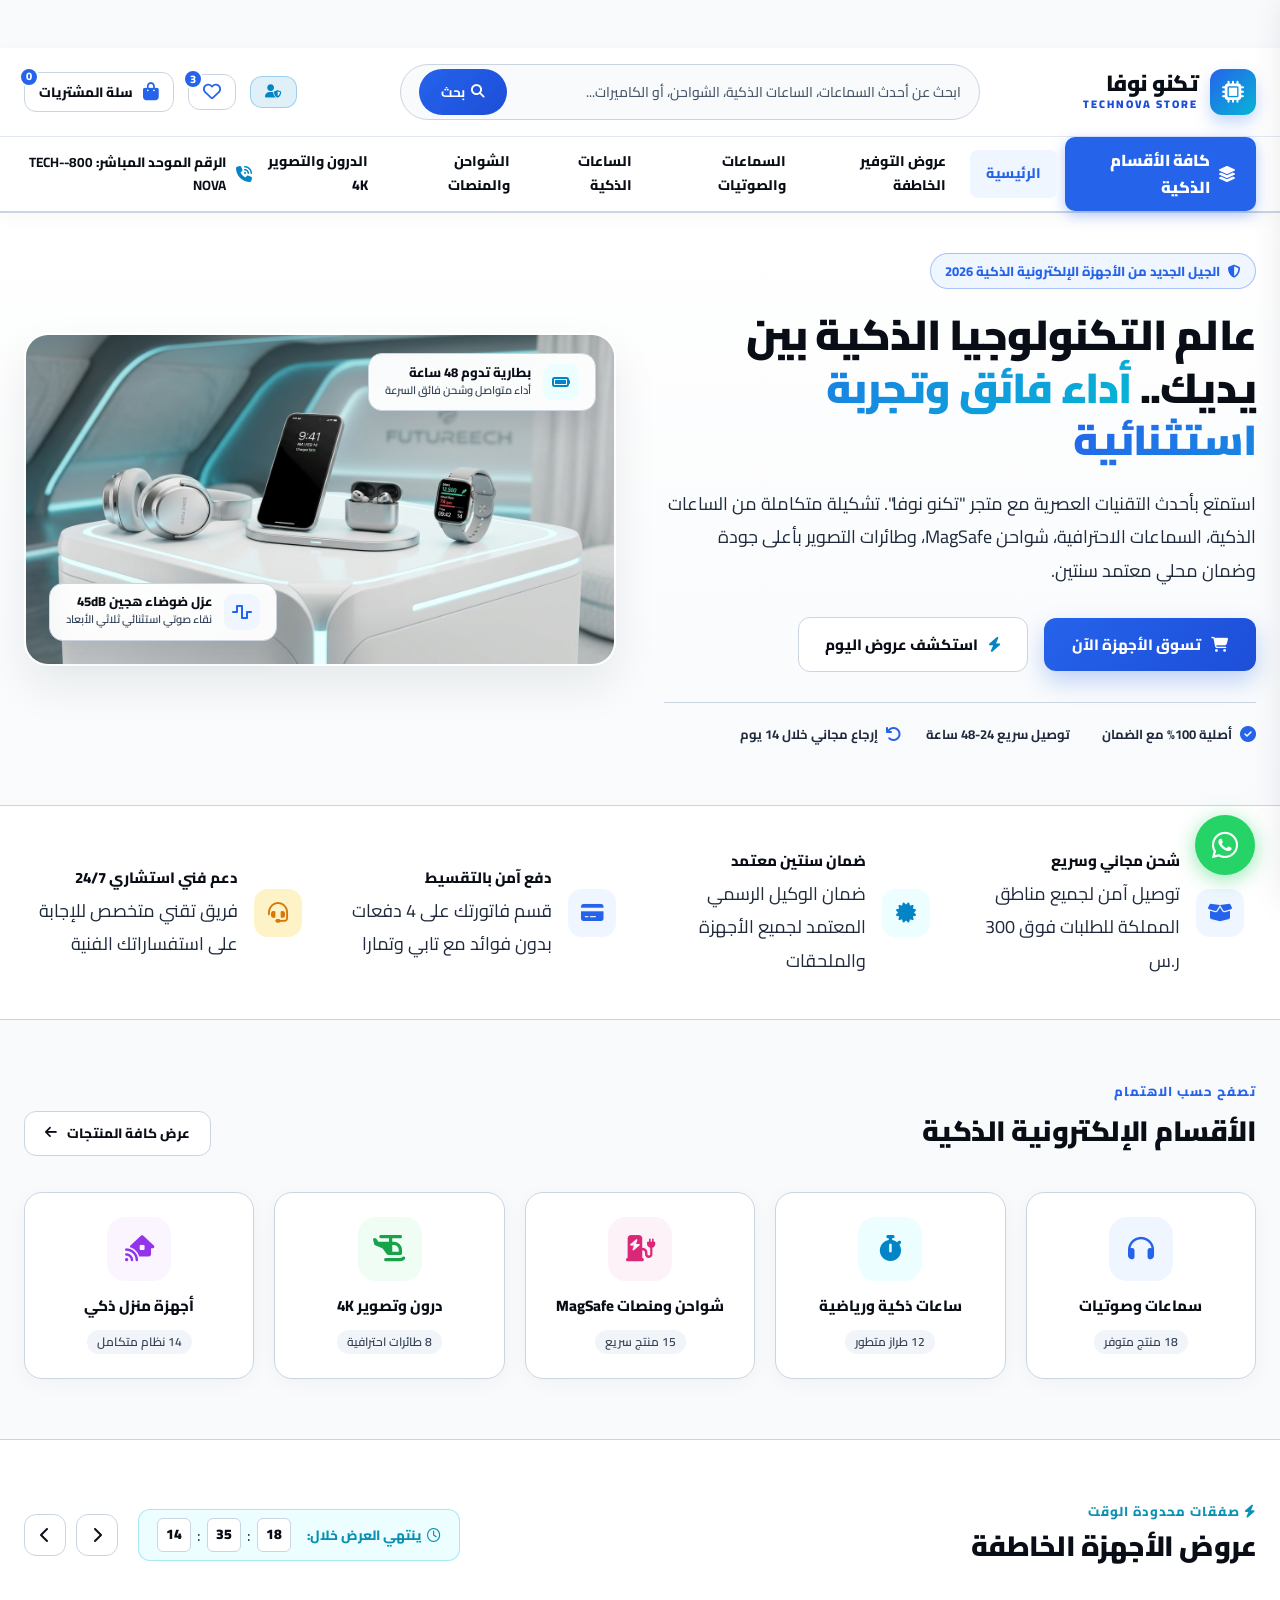
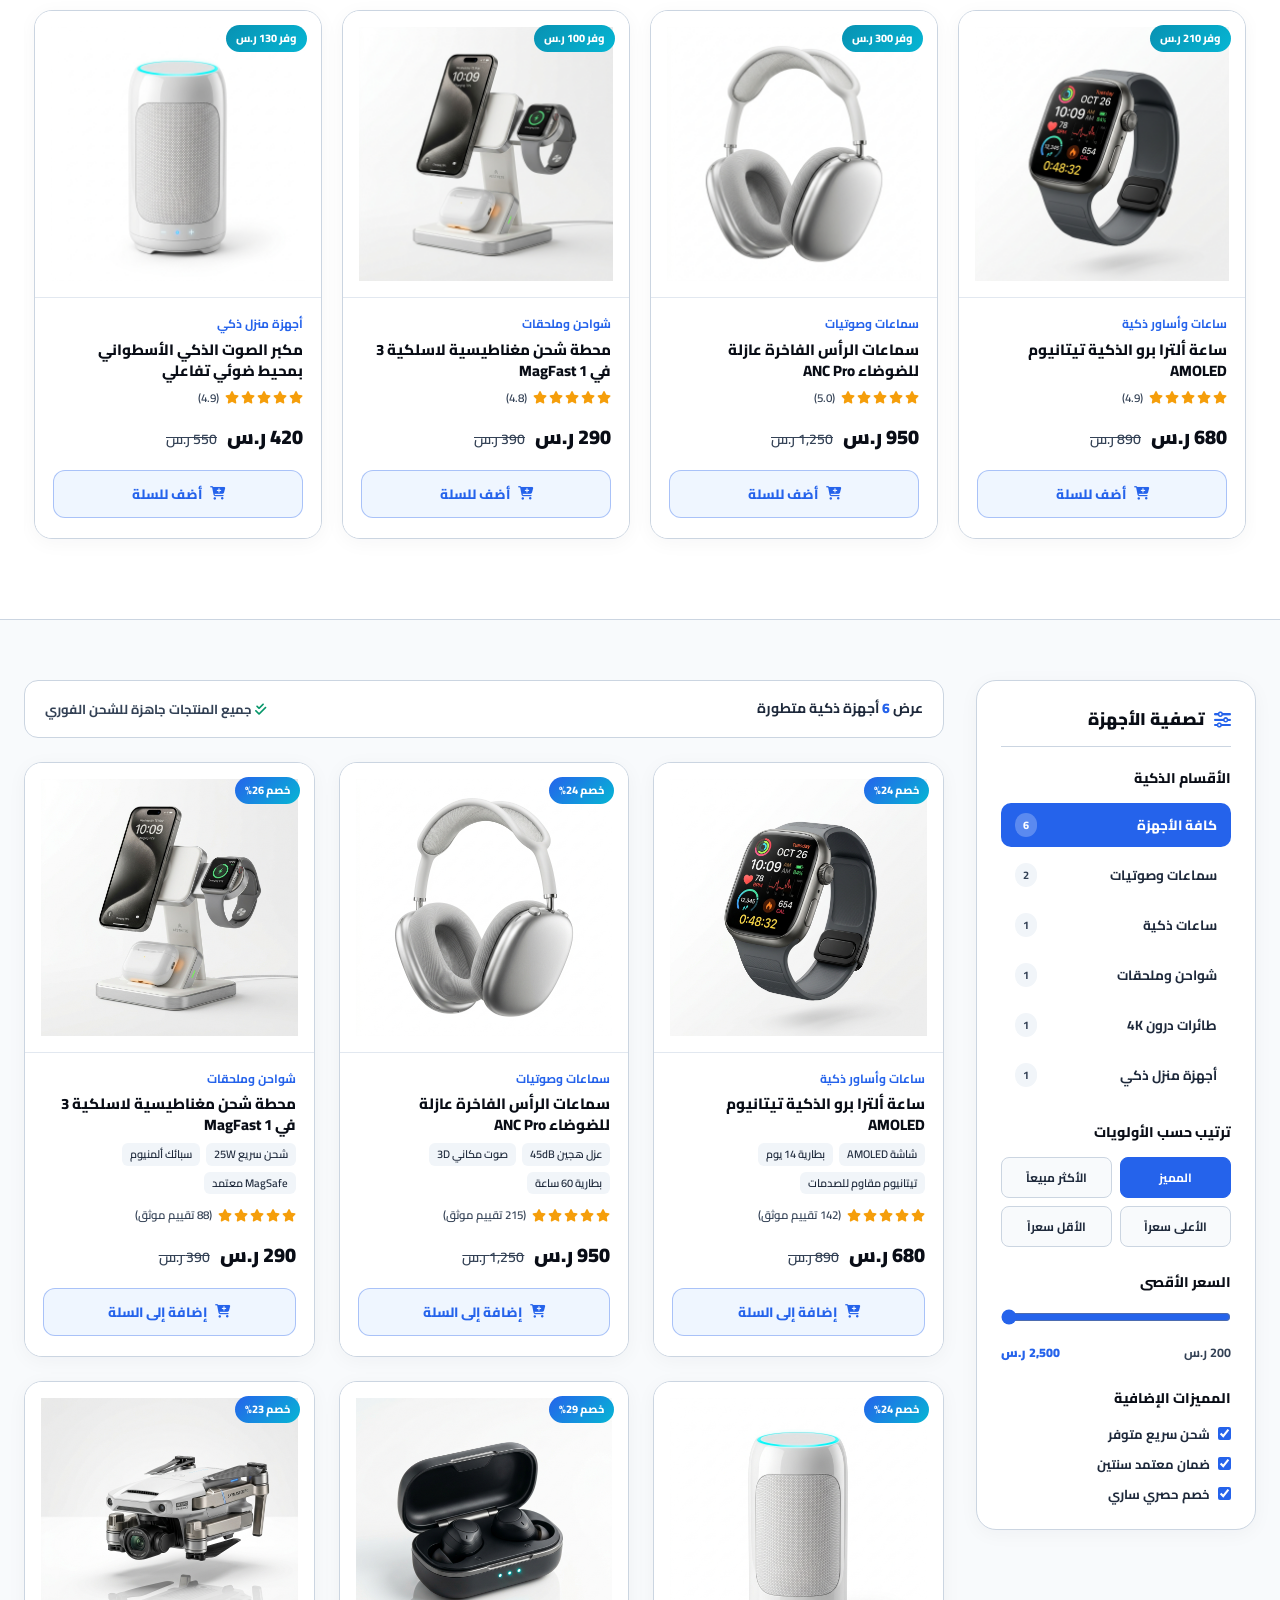
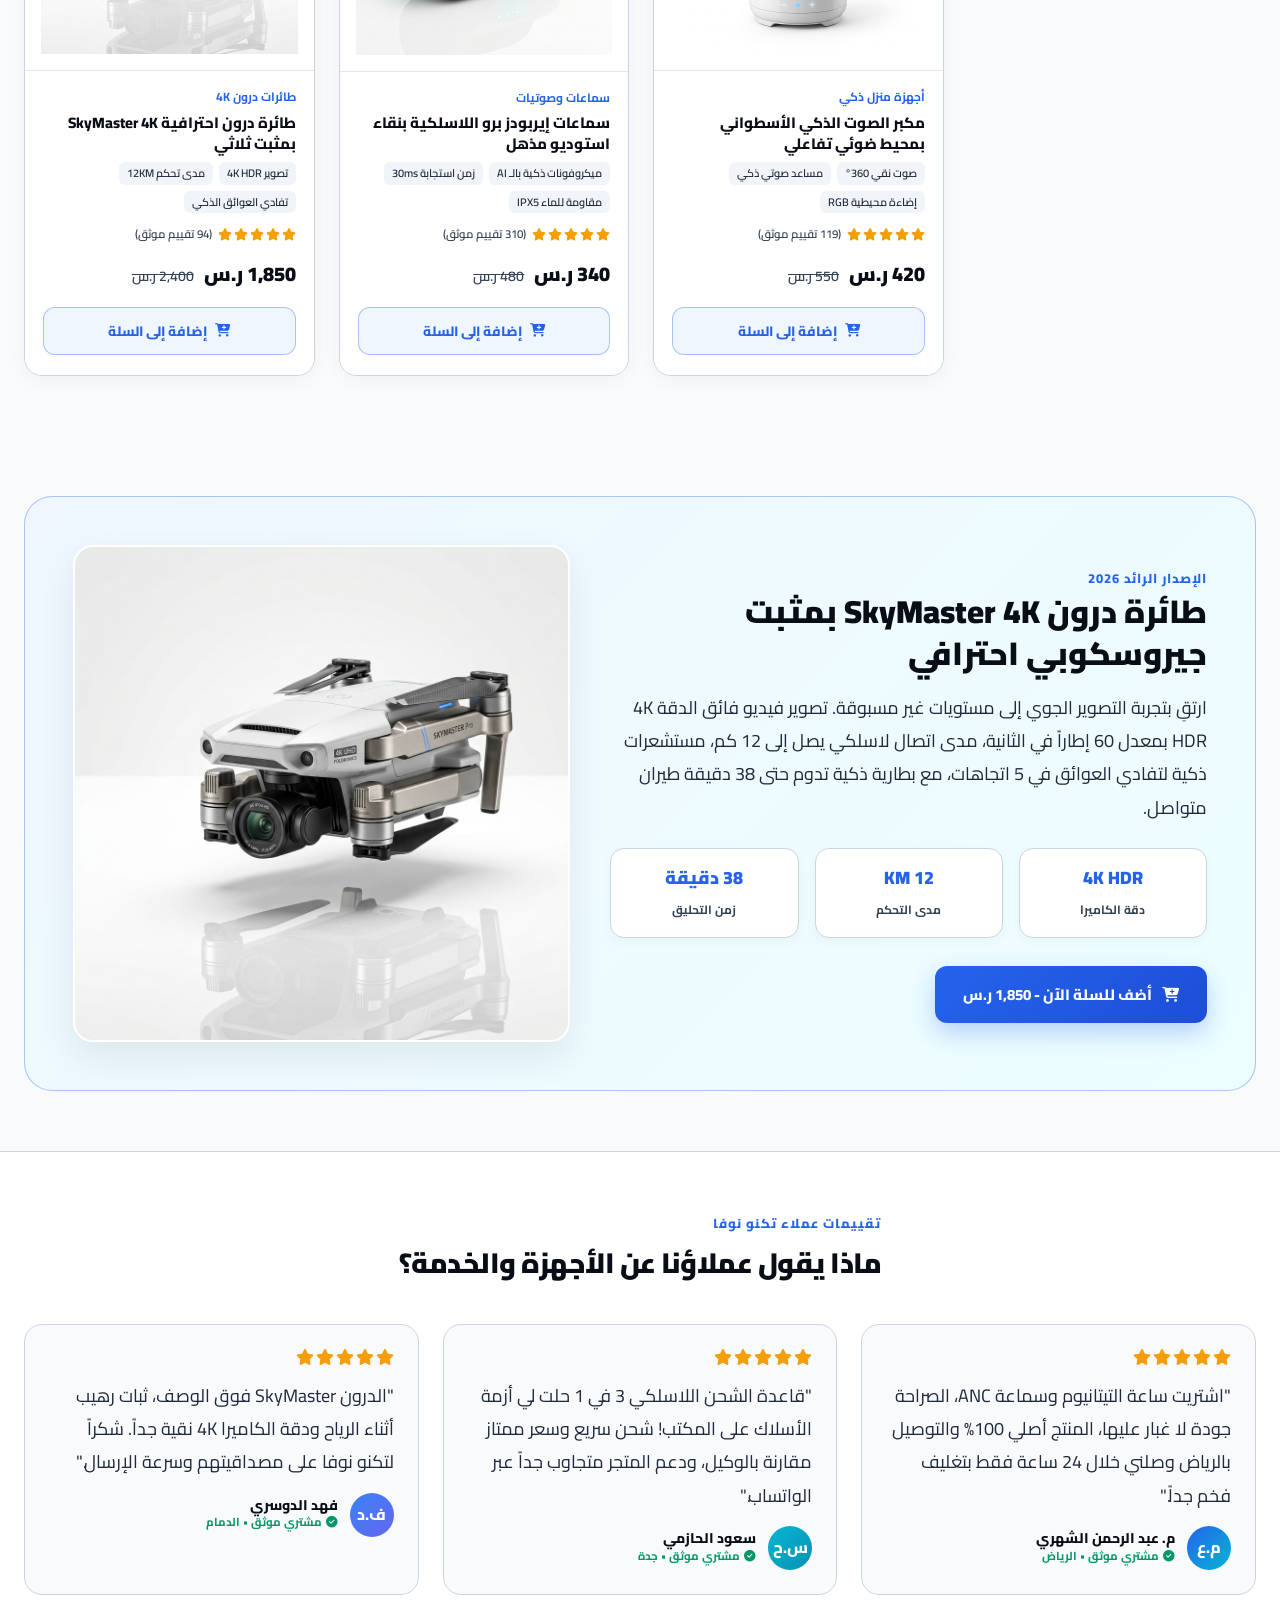
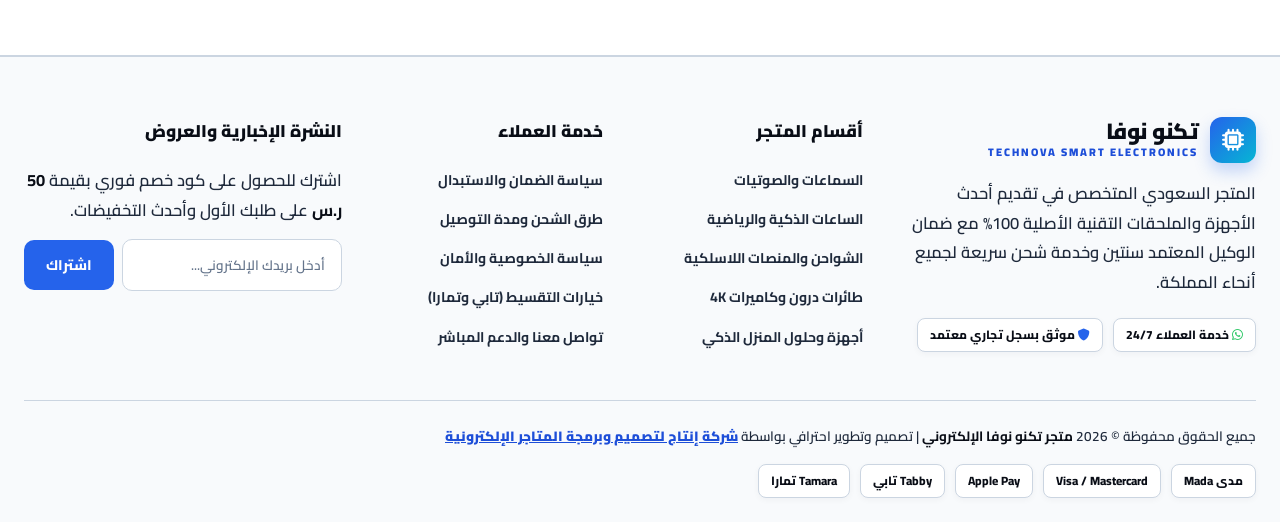
==== commit 98ff3ef3: "Deploy 100% exact replica of demo-tech-store with all sections, styles, sliders, and WhatsApp integr" ====
--- a/index.html
+++ b/index.html
@@ -1,360 +1,1442 @@
 <!DOCTYPE html>
 <html lang="ar" dir="rtl">
 <head>
-  <meta charset="UTF-8">
-  <meta name="viewport" content="width=device-width, initial-scale=1.0">
-  <title>تكنو نوفا | Techno Nova - متجر الإلكترونيات والأجهزة الذكية</title>
-  <meta name="description" content="تسوق أحدث الأجهزة الذكية والساعات وسماعات الرأس والشواحن الأصلية مع ضمان شامل وشحن سريع والدفع عند الاستلام.">
-  <link rel="stylesheet" href="https://cdnjs.cloudflare.com/ajax/libs/font-awesome/6.4.0/css/all.min.css">
-  <link rel="stylesheet" href="css/style.css">
+    <meta charset="UTF-8">
+    <meta name="viewport" content="width=device-width, initial-scale=1.0">
+    <title>تكنو نوفا | Techno Nova - متجر الإلكترونيات والأجهزة الذكية</title>
+    <meta name="description" content="عالم التكنولوجيا الذكية بين يديك.. أداء فائق وتجربة استثنائية مع أحدث الساعات الذكية وسماعات الرأس وقواعد الشحن.">
+    <!-- Font Awesome 6 Pro / Free -->
+    <link rel="stylesheet" href="https://cdnjs.cloudflare.com/ajax/libs/font-awesome/6.5.1/css/all.min.css">
+    <!-- Main Style -->
+    <link rel="stylesheet" href="css/style.css">
 </head>
 <body>
 
-  <!-- Top Announcement Bar -->
-  <div class="top-bar">
-    <div class="container">
-      <div class="top-bar-left">
-        <span><i class="fas fa-truck"></i> شحن سريع ومجاني للطلبات فوق 300 ر.س</span>
-        <span><i class="fas fa-shield-alt"></i> ضمان ذهبي لمدة عامين على كافة المنتجات</span>
-      </div>
-      <div class="top-bar-right">
-        <a href="tel:01027093535" class="store-phone-text"><i class="fas fa-phone-alt"></i> 01027093535</a>
-        <a href="admin/index.html" style="color: #93c5fd; font-weight: 700;"><i class="fas fa-user-shield"></i> لوحة التحكم</a>
-      </div>
+<header class="tech-header">
+        <div class="tech-container">
+            <div class="tech-header-main">
+                <!-- Logo -->
+                <a href="#" class="tech-logo-link">
+                    <div class="tech-logo-icon">
+                        <i class="fa-solid fa-microchip"></i>
+                    </div>
+                    <div class="tech-logo-text">
+                        <span class="tech-logo-title">تكنو نوفا</span>
+                        <span class="tech-logo-sub">TECHNOVA STORE</span>
+                    </div>
+                </a>
+
+                <!-- Search Form -->
+                <form class="tech-search-form" onsubmit="event.preventDefault(); searchProducts();">
+                    <input type="text" id="searchInput" class="tech-search-input" placeholder="ابحث عن أحدث السماعات، الساعات الذكية، الشواحن، أو الكاميرات..." onkeyup="searchProducts()">
+                    <button type="submit" class="tech-search-btn">
+                        <i class="fa-solid fa-magnifying-glass"></i>
+                        <span>بحث</span>
+                    </button>
+                </form>
+
+                <!-- Header Actions -->
+                <div class="tech-header-actions">
+                <a href="admin/index.html" class="tech-action-btn" title="لوحة التحكم الإدارية" style="background: rgba(2, 132, 199, 0.12); color: #0284c7; font-weight: 700; border-radius: 12px; border: 1px solid rgba(2, 132, 199, 0.3);">
+                    <i class="fa-solid fa-user-shield"></i>
+                </a>
+
+                    <div class="tech-action-btn" onclick="showToast('تمت إضافة المنتج إلى قائمة أجهزتك المفضلة ❤️')">
+                        <i class="fa-regular fa-heart" style="font-size: 18px; color: var(--color-primary);"></i>
+                        <span class="tech-action-badge">3</span>
+                    </div>
+                    <div class="tech-action-btn" onclick="toggleCartDrawer()">
+                        <i class="fa-solid fa-bag-shopping" style="font-size: 18px; color: var(--color-primary);"></i>
+                        <span>سلة المشتريات</span>
+                        <span class="tech-action-badge" id="cartBadge">0</span>
+                    </div>
+                </div>
+            </div>
+        </div>
+
+        <!-- Secondary Nav -->
+        <div class="tech-navbar">
+            <div class="tech-container">
+                <div class="tech-navbar-inner">
+                    <ul class="tech-nav-menu">
+                        <li class="tech-nav-item">
+                            <a href="#catalog" id="btnAllCategories" class="tech-nav-mega-btn" onclick="filterCategory('all')" style="background-color: #2563eb !important; color: #ffffff !important;">
+                                <i class="fa-solid fa-layer-group" style="color: #ffffff !important;"></i>
+                                <span style="color: #ffffff !important;">كافة الأقسام الذكية</span>
+                            </a>
+                        </li>
+                        <li class="tech-nav-item active"><a href="#">الرئيسية</a></li>
+                        <li class="tech-nav-item"><a href="#flashDeals">عروض التوفير الخاطفة</a></li>
+                        <li class="tech-nav-item"><a href="#catalog" onclick="filterCategory('audio')">السماعات والصوتيات</a></li>
+                        <li class="tech-nav-item"><a href="#catalog" onclick="filterCategory('watches')">الساعات الذكية</a></li>
+                        <li class="tech-nav-item"><a href="#catalog" onclick="filterCategory('chargers')">الشواحن والمنصات</a></li>
+                        <li class="tech-nav-item"><a href="#catalog" onclick="filterCategory('drones')">الدرون والتصوير 4K</a></li>
+                    </ul>
+                    <div class="tech-nav-hotline">
+                        <i class="fa-solid fa-phone-volume"></i>
+                        <span>الرقم الموحد المباشر: <strong>800-TECH-NOVA</strong></span>
+                    </div>
+                </div>
+            </div>
+        </div>
+    </header>
+
+    <!-- 3. HERO SHOWCASE SECTION -->
+    <section class="tech-hero">
+        <div class="tech-container">
+            <div class="tech-hero-grid">
+                <!-- Text Content -->
+                <div class="tech-hero-content">
+                    <div class="tech-hero-tag">
+                        <i class="fa-solid fa-shield-halved"></i> الجيل الجديد من الأجهزة الإلكترونية الذكية 2026
+                    </div>
+                    <h1 class="tech-hero-title">
+                        عالم التكنولوجيا الذكية بين يديك.. <span>أداء فائق وتجربة استثنائية</span>
+                    </h1>
+                    <p class="tech-hero-desc">
+                        استمتع بأحدث التقنيات العصرية مع متجر "تكنو نوفا". تشكيلة متكاملة من الساعات الذكية، السماعات الاحترافية، شواحن MagSafe، وطائرات التصوير بأعلى جودة وضمان محلي معتمد سنتين.
+                    </p>
+                    <div class="tech-hero-ctas">
+                        <a href="#catalog" class="btn-tech-primary">
+                            <i class="fa-solid fa-cart-shopping"></i>
+                            <span>تسوق الأجهزة الآن</span>
+                        </a>
+                        <a href="#flashDeals" class="btn-tech-secondary">
+                            <i class="fa-solid fa-bolt" style="color: var(--color-cyan);"></i>
+                            <span>استكشف عروض اليوم</span>
+                        </a>
+                    </div>
+                    <div class="tech-hero-trust">
+                        <div class="tech-trust-pill">
+                            <i class="fa-solid fa-circle-check"></i>
+                            <span>أصلية 100% مع الضمان</span>
+                        </div>
+                        <div class="tech-trust-pill">
+                            <i class="fa-solid fa-truck-bolt"></i>
+                            <span>توصيل سريع 24-48 ساعة</span>
+                        </div>
+                        <div class="tech-trust-pill">
+                            <i class="fa-solid fa-arrow-rotate-left"></i>
+                            <span>إرجاع مجاني خلال 14 يوم</span>
+                        </div>
+                    </div>
+                </div>
+
+                <!-- Visual Showcase Banner -->
+                <div class="tech-hero-visual">
+                    <div class="tech-hero-image-wrapper">
+                        <img decoding="async" src="images/hero_banner.jpg" alt="تكنو نوفا - أجهزة ذكية متطورة" title="Ù…ØªØ¬Ø± ØªÙƒÙ†Ùˆ Ù†ÙˆÙØ§ | Ù†Ù…ÙˆØ°Ø¬ Ù…ØªØ¬Ø± Ø¥Ù„ÙƒØªØ±ÙˆÙ†ÙŠØ§Øª ÙˆØ£Ø¬Ù‡Ø²Ø© Ø°ÙƒÙŠØ© Ø¹ØµØ±ÙŠ ÙˆØ­Ø¯ÙŠØ«">
+                    </div>
+                    <!-- Floating Chips -->
+                    <div class="tech-float-badge top-left">
+                        <div class="tech-badge-icon">
+                            <i class="fa-solid fa-battery-full"></i>
+                        </div>
+                        <div>
+                            <div class="tech-badge-title">بطارية تدوم 48 ساعة</div>
+                            <div class="tech-badge-sub">أداء متواصل وشحن فائق السرعة</div>
+                        </div>
+                    </div>
+                    <div class="tech-float-badge bottom-right">
+                        <div class="tech-badge-icon" style="background: var(--color-primary-light); color: var(--color-primary);">
+                            <i class="fa-solid fa-wave-square"></i>
+                        </div>
+                        <div>
+                            <div class="tech-badge-title">عزل ضوضاء هجين 45dB</div>
+                            <div class="tech-badge-sub">نقاء صوتي استثنائي ثلاثي الأبعاد</div>
+                        </div>
+                    </div>
+                </div>
+            </div>
+        </div>
+    </section>
+
+    <!-- 4. VALUE PROPOSITION BAR -->
+    <div class="tech-features-bar">
+        <div class="tech-container">
+            <div class="tech-features-grid">
+                <div class="tech-feature-item">
+                    <div class="tech-feature-icon">
+                        <i class="fa-solid fa-box-open"></i>
+                    </div>
+                    <div class="tech-feature-info">
+                        <h4>شحن مجاني وسريع</h4>
+                        <p>توصيل آمن لجميع مناطق المملكة للطلبات فوق 300 ر.س</p>
+                    </div>
+                </div>
+                <div class="tech-feature-item">
+                    <div class="tech-feature-icon" style="background: var(--color-cyan-light); color: var(--color-cyan);">
+                        <i class="fa-solid fa-certificate"></i>
+                    </div>
+                    <div class="tech-feature-info">
+                        <h4>ضمان سنتين معتمد</h4>
+                        <p>ضمان الوكيل الرسمي المعتمد لجميع الأجهزة والملحقات</p>
+                    </div>
+                </div>
+                <div class="tech-feature-item">
+                    <div class="tech-feature-icon">
+                        <i class="fa-solid fa-credit-card"></i>
+                    </div>
+                    <div class="tech-feature-info">
+                        <h4>دفع آمن بالتقسيط</h4>
+                        <p>قسم فاتورتك على 4 دفعات بدون فوائد مع تابي وتمارا</p>
+                    </div>
+                </div>
+                <div class="tech-feature-item">
+                    <div class="tech-feature-icon" style="background: #fef3c7; color: #d97706;">
+                        <i class="fa-solid fa-headset"></i>
+                    </div>
+                    <div class="tech-feature-info">
+                        <h4>دعم فني استشاري 24/7</h4>
+                        <p>فريق تقني متخصص للإجابة على استفساراتك الفنية</p>
+                    </div>
+                </div>
+            </div>
+        </div>
     </div>
-  </div>
-
-  <!-- Navbar -->
-  <header class="navbar">
-    <div class="container nav-wrapper">
-      <a href="index.html" class="logo">
-        <i class="fas fa-microchip"></i>
-        <div><span class="store-name-text">تكنو نوفا</span></div>
-      </a>
-
-      <ul class="nav-links" id="navLinks">
-        <li><a href="index.html" class="active"><i class="fas fa-home"></i> الرئيسية</a></li>
-        <li><a href="shop.html"><i class="fas fa-layer-group"></i> كافة الأجهزة</a></li>
-        <li><a href="about.html"><i class="fas fa-info-circle"></i> من نحن</a></li>
-        <li><a href="contact.html"><i class="fas fa-envelope"></i> اتصل بنا</a></li>
-      </ul>
-
-      <div class="nav-actions">
-        <div class="nav-search">
-          <input type="text" id="storeSearchInput" placeholder="ابحث عن ساعة، سماعة، شاحن...">
-          <i class="fas fa-search"></i>
-        </div>
-
-        <button class="cart-btn" onclick="openCartDrawer()" title="سلة المشتريات">
-          <i class="fas fa-shopping-cart"></i>
-          <span class="cart-badge">0</span>
-        </button>
-
-        <a href="admin/index.html" class="admin-link-btn" title="دخول الإدارة">
-          <i class="fas fa-cog"></i> <span>الإدارة</span>
-        </a>
-
-        <button class="menu-toggle" id="mobileMenuToggle" title="القائمة">
-          <i class="fas fa-bars"></i>
-        </button>
-      </div>
+
+    <!-- 5. QUICK CATEGORIES -->
+    <section class="tech-section">
+        <div class="tech-container">
+            <div class="tech-section-header">
+                <div class="tech-section-title-box">
+                    <span class="tech-section-subtitle">تصفح حسب الاهتمام</span>
+                    <h2 class="tech-section-title">الأقسام الإلكترونية الذكية</h2>
+                </div>
+                <a href="#catalog" class="btn-tech-secondary" style="padding: 10px 20px; font-size: 13.5px;" onclick="filterCategory('all')">
+                    <span>عرض كافة المنتجات</span>
+                    <i class="fa-solid fa-arrow-left"></i>
+                </a>
+            </div>
+
+            <div class="tech-categories-grid">
+                <div class="tech-cat-card" onclick="filterCategory('audio')">
+                    <div class="tech-cat-icon">
+                        <i class="fa-solid fa-headphones"></i>
+                    </div>
+                    <h3 class="tech-cat-name">سماعات وصوتيات</h3>
+                    <span class="tech-cat-count">18 منتج متوفر</span>
+                </div>
+                <div class="tech-cat-card" onclick="filterCategory('watches')">
+                    <div class="tech-cat-icon" style="background: var(--color-cyan-light); color: var(--color-cyan);">
+                        <i class="fa-solid fa-stopwatch"></i>
+                    </div>
+                    <h3 class="tech-cat-name">ساعات ذكية ورياضية</h3>
+                    <span class="tech-cat-count">12 طراز متطور</span>
+                </div>
+                <div class="tech-cat-card" onclick="filterCategory('chargers')">
+                    <div class="tech-cat-icon" style="background: #fdf2f8; color: #db2777;">
+                        <i class="fa-solid fa-charging-station"></i>
+                    </div>
+                    <h3 class="tech-cat-name">شواحن ومنصات MagSafe</h3>
+                    <span class="tech-cat-count">15 منتج سريع</span>
+                </div>
+                <div class="tech-cat-card" onclick="filterCategory('drones')">
+                    <div class="tech-cat-icon" style="background: #f0fdf4; color: #16a34a;">
+                        <i class="fa-solid fa-helicopter"></i>
+                    </div>
+                    <h3 class="tech-cat-name">درون وتصوير 4K</h3>
+                    <span class="tech-cat-count">8 طائرات احترافية</span>
+                </div>
+                <div class="tech-cat-card" onclick="filterCategory('smarthome')">
+                    <div class="tech-cat-icon" style="background: #faf5ff; color: #9333ea;">
+                        <i class="fa-solid fa-house-signal"></i>
+                    </div>
+                    <h3 class="tech-cat-name">أجهزة منزل ذكي</h3>
+                    <span class="tech-cat-count">14 نظام متكامل</span>
+                </div>
+            </div>
+        </div>
+    </section>
+
+    <!-- 6. FLASH DEALS SLIDER (EXACT 4 CARDS, WORKING ARROWS) -->
+    <section class="tech-flash-section" id="flashDeals">
+        <div class="tech-container">
+            <div class="tech-flash-header">
+                <div>
+                    <div class="tech-section-subtitle" style="color: #0891b2;"><i class="fa-solid fa-bolt"></i> صفقات محدودة الوقت</div>
+                    <h2 class="tech-section-title">عروض الأجهزة الخاطفة</h2>
+                </div>
+                <div style="display: flex; align-items: center; gap: 20px; flex-wrap: wrap;">
+                    <!-- Countdown Timer -->
+                    <div class="tech-flash-timer-box">
+                        <span class="tech-flash-timer-label"><i class="fa-regular fa-clock"></i> ينتهي العرض خلال:</span>
+                        <div class="tech-countdown">
+                            <div class="tech-countdown-unit" id="cd-hours">14</div>
+                            <span>:</span>
+                            <div class="tech-countdown-unit" id="cd-minutes">35</div>
+                            <span>:</span>
+                            <div class="tech-countdown-unit" id="cd-seconds">20</div>
+                        </div>
+                    </div>
+                    <!-- Navigation Arrows -->
+                    <div class="tech-slider-controls">
+                        <button class="tech-slider-arrow" onclick="slidePrev()" aria-label="السابق" title="السابق">
+                            <i class="fa-solid fa-chevron-right"></i>
+                        </button>
+                        <button class="tech-slider-arrow" onclick="slideNext()" aria-label="التالي" title="التالي">
+                            <i class="fa-solid fa-chevron-left"></i>
+                        </button>
+                    </div>
+                </div>
+            </div>
+
+            <!-- Slider Viewport (Pre-rendered 6 items with 4 visible cards on desktop) -->
+            <div class="tech-slider-viewport">
+                <div class="tech-slider-track" id="sliderTrack">
+                    <!-- Item 1: Smart Watch -->
+                    <div class="tech-slider-item">
+                        <div class="tech-card">
+                            <span class="tech-card-badge" style="background: linear-gradient(135deg, #0891b2, #06b6d4);">وفر 210 ر.س</span>
+                            <div class="tech-card-img-box">
+                                <img decoding="async" src="images/prod_smart_watch.jpg" alt="ساعة ألترا برو الذكية تيتانيوم AMOLED" title="Ù…ØªØ¬Ø± ØªÙƒÙ†Ùˆ Ù†ÙˆÙØ§ | Ù†Ù…ÙˆØ°Ø¬ Ù…ØªØ¬Ø± Ø¥Ù„ÙƒØªØ±ÙˆÙ†ÙŠØ§Øª ÙˆØ£Ø¬Ù‡Ø²Ø© Ø°ÙƒÙŠØ© Ø¹ØµØ±ÙŠ ÙˆØ­Ø¯ÙŠØ«">
+                            </div>
+                            <div class="tech-card-body">
+                                <div>
+                                    <div class="tech-card-cat">ساعات وأساور ذكية</div>
+                                    <h4 class="tech-card-title">ساعة ألترا برو الذكية تيتانيوم AMOLED</h4>
+                                    <div class="tech-card-rating">
+                                        <div class="tech-card-stars">
+                                            <i class="fa-solid fa-star"></i><i class="fa-solid fa-star"></i><i class="fa-solid fa-star"></i><i class="fa-solid fa-star"></i><i class="fa-solid fa-star"></i>
+                                        </div>
+                                        <span class="tech-card-reviews">(4.9)</span>
+                                    </div>
+                                </div>
+                                <div>
+                                    <div class="tech-card-pricing">
+                                        <span class="tech-price-current">680 ر.س</span>
+                                        <span class="tech-price-old">890 ر.س</span>
+                                    </div>
+                                    <button class="tech-btn-add" onclick="addToCart('ساعة ألترا برو الذكية تيتانيوم AMOLED', 680, 'images/prod_smart_watch.jpg')">
+                                        <i class="fa-solid fa-cart-plus"></i>
+                                        <span>أضف للسلة</span>
+                                    </button>
+                                </div>
+                            </div>
+                        </div>
+                    </div>
+
+                    <!-- Item 2: Silver Headphones -->
+                    <div class="tech-slider-item">
+                        <div class="tech-card">
+                            <span class="tech-card-badge" style="background: linear-gradient(135deg, #0891b2, #06b6d4);">وفر 300 ر.س</span>
+                            <div class="tech-card-img-box">
+                                <img decoding="async" src="images/prod_silver_headphones.jpg" alt="سماعات الرأس الفاخرة عازلة للضوضاء ANC Pro" title="Ù…ØªØ¬Ø± ØªÙƒÙ†Ùˆ Ù†ÙˆÙØ§ | Ù†Ù…ÙˆØ°Ø¬ Ù…ØªØ¬Ø± Ø¥Ù„ÙƒØªØ±ÙˆÙ†ÙŠØ§Øª ÙˆØ£Ø¬Ù‡Ø²Ø© Ø°ÙƒÙŠØ© Ø¹ØµØ±ÙŠ ÙˆØ­Ø¯ÙŠØ«">
+                            </div>
+                            <div class="tech-card-body">
+                                <div>
+                                    <div class="tech-card-cat">سماعات وصوتيات</div>
+                                    <h4 class="tech-card-title">سماعات الرأس الفاخرة عازلة للضوضاء ANC Pro</h4>
+                                    <div class="tech-card-rating">
+                                        <div class="tech-card-stars">
+                                            <i class="fa-solid fa-star"></i><i class="fa-solid fa-star"></i><i class="fa-solid fa-star"></i><i class="fa-solid fa-star"></i><i class="fa-solid fa-star"></i>
+                                        </div>
+                                        <span class="tech-card-reviews">(5.0)</span>
+                                    </div>
+                                </div>
+                                <div>
+                                    <div class="tech-card-pricing">
+                                        <span class="tech-price-current">950 ر.س</span>
+                                        <span class="tech-price-old">1,250 ر.س</span>
+                                    </div>
+                                    <button class="tech-btn-add" onclick="addToCart('سماعات الرأس الفاخرة عازلة للضوضاء ANC Pro', 950, 'images/prod_silver_headphones.jpg')">
+                                        <i class="fa-solid fa-cart-plus"></i>
+                                        <span>أضف للسلة</span>
+                                    </button>
+                                </div>
+                            </div>
+                        </div>
+                    </div>
+
+                    <!-- Item 3: Wireless Charger -->
+                    <div class="tech-slider-item">
+                        <div class="tech-card">
+                            <span class="tech-card-badge" style="background: linear-gradient(135deg, #0891b2, #06b6d4);">وفر 100 ر.س</span>
+                            <div class="tech-card-img-box">
+                                <img decoding="async" src="images/prod_wireless_charger.jpg" alt="محطة شحن مغناطيسية لاسلكية 3 في 1 MagFast" title="Ù…ØªØ¬Ø± ØªÙƒÙ†Ùˆ Ù†ÙˆÙØ§ | Ù†Ù…ÙˆØ°Ø¬ Ù…ØªØ¬Ø± Ø¥Ù„ÙƒØªØ±ÙˆÙ†ÙŠØ§Øª ÙˆØ£Ø¬Ù‡Ø²Ø© Ø°ÙƒÙŠØ© Ø¹ØµØ±ÙŠ ÙˆØ­Ø¯ÙŠØ«">
+                            </div>
+                            <div class="tech-card-body">
+                                <div>
+                                    <div class="tech-card-cat">شواحن وملحقات</div>
+                                    <h4 class="tech-card-title">محطة شحن مغناطيسية لاسلكية 3 في 1 MagFast</h4>
+                                    <div class="tech-card-rating">
+                                        <div class="tech-card-stars">
+                                            <i class="fa-solid fa-star"></i><i class="fa-solid fa-star"></i><i class="fa-solid fa-star"></i><i class="fa-solid fa-star"></i><i class="fa-solid fa-star"></i>
+                                        </div>
+                                        <span class="tech-card-reviews">(4.8)</span>
+                                    </div>
+                                </div>
+                                <div>
+                                    <div class="tech-card-pricing">
+                                        <span class="tech-price-current">290 ر.س</span>
+                                        <span class="tech-price-old">390 ر.س</span>
+                                    </div>
+                                    <button class="tech-btn-add" onclick="addToCart('محطة شحن مغناطيسية لاسلكية 3 في 1 MagFast', 290, 'images/prod_wireless_charger.jpg')">
+                                        <i class="fa-solid fa-cart-plus"></i>
+                                        <span>أضف للسلة</span>
+                                    </button>
+                                </div>
+                            </div>
+                        </div>
+                    </div>
+
+                    <!-- Item 4: Smart Speaker -->
+                    <div class="tech-slider-item">
+                        <div class="tech-card">
+                            <span class="tech-card-badge" style="background: linear-gradient(135deg, #0891b2, #06b6d4);">وفر 130 ر.س</span>
+                            <div class="tech-card-img-box">
+                                <img decoding="async" src="images/prod_smart_speaker.jpg" alt="مكبر الصوت الذكي الأسطواني بمحيط ضوئي تفاعلي" title="Ù…ØªØ¬Ø± ØªÙƒÙ†Ùˆ Ù†ÙˆÙØ§ | Ù†Ù…ÙˆØ°Ø¬ Ù…ØªØ¬Ø± Ø¥Ù„ÙƒØªØ±ÙˆÙ†ÙŠØ§Øª ÙˆØ£Ø¬Ù‡Ø²Ø© Ø°ÙƒÙŠØ© Ø¹ØµØ±ÙŠ ÙˆØ­Ø¯ÙŠØ«">
+                            </div>
+                            <div class="tech-card-body">
+                                <div>
+                                    <div class="tech-card-cat">أجهزة منزل ذكي</div>
+                                    <h4 class="tech-card-title">مكبر الصوت الذكي الأسطواني بمحيط ضوئي تفاعلي</h4>
+                                    <div class="tech-card-rating">
+                                        <div class="tech-card-stars">
+                                            <i class="fa-solid fa-star"></i><i class="fa-solid fa-star"></i><i class="fa-solid fa-star"></i><i class="fa-solid fa-star"></i><i class="fa-solid fa-star"></i>
+                                        </div>
+                                        <span class="tech-card-reviews">(4.9)</span>
+                                    </div>
+                                </div>
+                                <div>
+                                    <div class="tech-card-pricing">
+                                        <span class="tech-price-current">420 ر.س</span>
+                                        <span class="tech-price-old">550 ر.س</span>
+                                    </div>
+                                    <button class="tech-btn-add" onclick="addToCart('مكبر الصوت الذكي الأسطواني بمحيط ضوئي تفاعلي', 420, 'images/prod_smart_speaker.jpg')">
+                                        <i class="fa-solid fa-cart-plus"></i>
+                                        <span>أضف للسلة</span>
+                                    </button>
+                                </div>
+                            </div>
+                        </div>
+                    </div>
+
+                    <!-- Item 5: Earbuds Pro -->
+                    <div class="tech-slider-item">
+                        <div class="tech-card">
+                            <span class="tech-card-badge" style="background: linear-gradient(135deg, #0891b2, #06b6d4);">وفر 140 ر.س</span>
+                            <div class="tech-card-img-box">
+                                <img decoding="async" src="images/prod_earbuds_pro.jpg" alt="سماعات إيربودز برو اللاسلكية بنقاء استوديو مذهل" title="Ù…ØªØ¬Ø± ØªÙƒÙ†Ùˆ Ù†ÙˆÙØ§ | Ù†Ù…ÙˆØ°Ø¬ Ù…ØªØ¬Ø± Ø¥Ù„ÙƒØªØ±ÙˆÙ†ÙŠØ§Øª ÙˆØ£Ø¬Ù‡Ø²Ø© Ø°ÙƒÙŠØ© Ø¹ØµØ±ÙŠ ÙˆØ­Ø¯ÙŠØ«">
+                            </div>
+                            <div class="tech-card-body">
+                                <div>
+                                    <div class="tech-card-cat">سماعات وصوتيات</div>
+                                    <h4 class="tech-card-title">سماعات إيربودز برو اللاسلكية بنقاء استوديو مذهل</h4>
+                                    <div class="tech-card-rating">
+                                        <div class="tech-card-stars">
+                                            <i class="fa-solid fa-star"></i><i class="fa-solid fa-star"></i><i class="fa-solid fa-star"></i><i class="fa-solid fa-star"></i><i class="fa-solid fa-star"></i>
+                                        </div>
+                                        <span class="tech-card-reviews">(4.9)</span>
+                                    </div>
+                                </div>
+                                <div>
+                                    <div class="tech-card-pricing">
+                                        <span class="tech-price-current">340 ر.س</span>
+                                        <span class="tech-price-old">480 ر.س</span>
+                                    </div>
+                                    <button class="tech-btn-add" onclick="addToCart('سماعات إيربودز برو اللاسلكية بنقاء استوديو مذهل', 340, 'images/prod_earbuds_pro.jpg')">
+                                        <i class="fa-solid fa-cart-plus"></i>
+                                        <span>أضف للسلة</span>
+                                    </button>
+                                </div>
+                            </div>
+                        </div>
+                    </div>
+
+                    <!-- Item 6: Drone 4K -->
+                    <div class="tech-slider-item">
+                        <div class="tech-card">
+                            <span class="tech-card-badge" style="background: linear-gradient(135deg, #0891b2, #06b6d4);">وفر 550 ر.س</span>
+                            <div class="tech-card-img-box">
+                                <img decoding="async" src="images/prod_smart_drone.jpg" alt="طائرة درون احترافية SkyMaster 4K بمثبت ثلاثي المحاور" title="Ù…ØªØ¬Ø± ØªÙƒÙ†Ùˆ Ù†ÙˆÙØ§ | Ù†Ù…ÙˆØ°Ø¬ Ù…ØªØ¬Ø± Ø¥Ù„ÙƒØªØ±ÙˆÙ†ÙŠØ§Øª ÙˆØ£Ø¬Ù‡Ø²Ø© Ø°ÙƒÙŠØ© Ø¹ØµØ±ÙŠ ÙˆØ­Ø¯ÙŠØ«">
+                            </div>
+                            <div class="tech-card-body">
+                                <div>
+                                    <div class="tech-card-cat">طائرات درون 4K</div>
+                                    <h4 class="tech-card-title">طائرة درون احترافية SkyMaster 4K بمثبت ثلاثي</h4>
+                                    <div class="tech-card-rating">
+                                        <div class="tech-card-stars">
+                                            <i class="fa-solid fa-star"></i><i class="fa-solid fa-star"></i><i class="fa-solid fa-star"></i><i class="fa-solid fa-star"></i><i class="fa-solid fa-star"></i>
+                                        </div>
+                                        <span class="tech-card-reviews">(5.0)</span>
+                                    </div>
+                                </div>
+                                <div>
+                                    <div class="tech-card-pricing">
+                                        <span class="tech-price-current">1,850 ر.س</span>
+                                        <span class="tech-price-old">2,400 ر.س</span>
+                                    </div>
+                                    <button class="tech-btn-add" onclick="addToCart('طائرة درون احترافية SkyMaster 4K بمثبت ثلاثي المحاور', 1850, 'images/prod_smart_drone.jpg')">
+                                        <i class="fa-solid fa-cart-plus"></i>
+                                        <span>أضف للسلة</span>
+                                    </button>
+                                </div>
+                            </div>
+                        </div>
+                    </div>
+                </div>
+            </div>
+        </div>
+    </section>
+
+    <!-- 7. MAIN CATALOG WITH SIDEBAR & PRODUCTS GRID -->
+    <section class="tech-section" id="catalog">
+        <div class="tech-container">
+            <div class="tech-catalog-layout">
+                <!-- Filter Sidebar -->
+                <aside class="tech-sidebar">
+                    <h3 class="tech-sidebar-title">
+                        <i class="fa-solid fa-sliders" style="color: var(--color-primary);"></i>
+                        <span>تصفية الأجهزة</span>
+                    </h3>
+
+                    <!-- Categories -->
+                    <div class="tech-filter-group">
+                        <label class="tech-filter-label">الأقسام الذكية</label>
+                        <div class="tech-filter-cats">
+                            <button class="tech-filter-cat-btn active" onclick="filterCategory('all', this)">
+                                <span>كافة الأجهزة</span>
+                                <span class="badge" id="badge-all">6</span>
+                            </button>
+                            <button class="tech-filter-cat-btn" onclick="filterCategory('audio', this)">
+                                <span>سماعات وصوتيات</span>
+                                <span class="badge" id="badge-audio">2</span>
+                            </button>
+                            <button class="tech-filter-cat-btn" onclick="filterCategory('watches', this)">
+                                <span>ساعات ذكية</span>
+                                <span class="badge" id="badge-watches">1</span>
+                            </button>
+                            <button class="tech-filter-cat-btn" onclick="filterCategory('chargers', this)">
+                                <span>شواحن وملحقات</span>
+                                <span class="badge" id="badge-chargers">1</span>
+                            </button>
+                            <button class="tech-filter-cat-btn" onclick="filterCategory('drones', this)">
+                                <span>طائرات درون 4K</span>
+                                <span class="badge" id="badge-drones">1</span>
+                            </button>
+                            <button class="tech-filter-cat-btn" onclick="filterCategory('smarthome', this)">
+                                <span>أجهزة منزل ذكي</span>
+                                <span class="badge" id="badge-smarthome">1</span>
+                            </button>
+                        </div>
+                    </div>
+
+                    <!-- Sort Options -->
+                    <div class="tech-filter-group">
+                        <label class="tech-filter-label">ترتيب حسب الأولويات</label>
+                        <div class="tech-sort-grid">
+                            <button class="tech-sort-btn active" onclick="sortProducts('featured', this)">المميز</button>
+                            <button class="tech-sort-btn" onclick="sortProducts('bestseller', this)">الأكثر مبيعاً</button>
+                            <button class="tech-sort-btn" onclick="sortProducts('price-desc', this)">الأعلى سعراً</button>
+                            <button class="tech-sort-btn" onclick="sortProducts('price-asc', this)">الأقل سعراً</button>
+                        </div>
+                    </div>
+
+                    <!-- Price Slider -->
+                    <div class="tech-filter-group">
+                        <label class="tech-filter-label">السعر الأقصى</label>
+                        <input type="range" class="tech-price-slider" id="priceRange" min="200" max="2500" step="50" value="2500" oninput="filterByPrice(this.value)">
+                        <div class="tech-price-display">
+                            <span>200 ر.س</span>
+                            <span id="priceDisplay" style="color: var(--color-primary); font-weight: 900;">2,500 ر.س</span>
+                        </div>
+                    </div>
+
+                    <!-- Features Checklist -->
+                    <div class="tech-filter-group" style="margin-bottom: 0;">
+                        <label class="tech-filter-label">المميزات الإضافية</label>
+                        <div style="display: flex; flex-direction: column; gap: 8px; font-size: 13px; font-weight: 700; color: var(--color-slate);">
+                            <label style="display: flex; align-items: center; gap: 8px; cursor: pointer;">
+                                <input type="checkbox" checked style="accent-color: var(--color-primary);"> شحن سريع متوفر
+                            </label>
+                            <label style="display: flex; align-items: center; gap: 8px; cursor: pointer;">
+                                <input type="checkbox" checked style="accent-color: var(--color-primary);"> ضمان معتمد سنتين
+                            </label>
+                            <label style="display: flex; align-items: center; gap: 8px; cursor: pointer;">
+                                <input type="checkbox" checked style="accent-color: var(--color-primary);"> خصم حصري ساري
+                            </label>
+                        </div>
+                    </div>
+                </aside>
+
+                <!-- Products Catalog Area (Pre-rendered for instantaneous speed & reliability) -->
+                <div class="tech-catalog-content">
+                    <div class="tech-grid-header">
+                        <div class="tech-grid-count">
+                            عرض <span id="visibleCount">6</span> أجهزة ذكية متطورة
+                        </div>
+                        <div style="font-size: 13px; color: var(--color-muted); font-weight: 700;">
+                            <i class="fa-solid fa-check-double" style="color: #059669;"></i> جميع المنتجات جاهزة للشحن الفوري
+                        </div>
+                    </div>
+
+                    <!-- Products Grid -->
+                    <div class="tech-products-grid" id="productsGrid">
+                        <!-- Prod 1: Smart Watch -->
+                        <div class="tech-card prod-item" data-cat="watches" data-price="680" data-sales="340" data-featured="1" data-name="ساعة ألترا برو الذكية تيتانيوم AMOLED">
+                            <span class="tech-card-badge">خصم 24%</span>
+                            <div class="tech-card-img-box">
+                                <img decoding="async" src="images/prod_smart_watch.jpg" alt="ساعة ألترا برو الذكية تيتانيوم AMOLED" title="Ù…ØªØ¬Ø± ØªÙƒÙ†Ùˆ Ù†ÙˆÙØ§ | Ù†Ù…ÙˆØ°Ø¬ Ù…ØªØ¬Ø± Ø¥Ù„ÙƒØªØ±ÙˆÙ†ÙŠØ§Øª ÙˆØ£Ø¬Ù‡Ø²Ø© Ø°ÙƒÙŠØ© Ø¹ØµØ±ÙŠ ÙˆØ­Ø¯ÙŠØ«">
+                            </div>
+                            <div class="tech-card-body">
+                                <div>
+                                    <div class="tech-card-cat">ساعات وأساور ذكية</div>
+                                    <h4 class="tech-card-title">ساعة ألترا برو الذكية تيتانيوم AMOLED</h4>
+                                    <div class="tech-card-specs">
+                                        <span class="tech-spec-tag">شاشة AMOLED</span>
+                                        <span class="tech-spec-tag">بطارية 14 يوم</span>
+                                        <span class="tech-spec-tag">تيتانيوم مقاوم للصدمات</span>
+                                    </div>
+                                    <div class="tech-card-rating">
+                                        <div class="tech-card-stars">
+                                            <i class="fa-solid fa-star"></i><i class="fa-solid fa-star"></i><i class="fa-solid fa-star"></i><i class="fa-solid fa-star"></i><i class="fa-solid fa-star"></i>
+                                        </div>
+                                        <span class="tech-card-reviews">(142 تقييم موثق)</span>
+                                    </div>
+                                </div>
+                                <div>
+                                    <div class="tech-card-pricing">
+                                        <span class="tech-price-current">680 ر.س</span>
+                                        <span class="tech-price-old">890 ر.س</span>
+                                    </div>
+                                    <button class="tech-btn-add" onclick="addToCart('ساعة ألترا برو الذكية تيتانيوم AMOLED', 680, 'images/prod_smart_watch.jpg')">
+                                        <i class="fa-solid fa-cart-plus"></i>
+                                        <span>إضافة إلى السلة</span>
+                                    </button>
+                                </div>
+                            </div>
+                        </div>
+
+                        <!-- Prod 2: Headphones Pro -->
+                        <div class="tech-card prod-item" data-cat="audio" data-price="950" data-sales="520" data-featured="1" data-name="سماعات الرأس الفاخرة عازلة للضوضاء ANC Pro">
+                            <span class="tech-card-badge">خصم 24%</span>
+                            <div class="tech-card-img-box">
+                                <img decoding="async" src="images/prod_silver_headphones.jpg" alt="سماعات الرأس الفاخرة عازلة للضوضاء ANC Pro" title="Ù…ØªØ¬Ø± ØªÙƒÙ†Ùˆ Ù†ÙˆÙØ§ | Ù†Ù…ÙˆØ°Ø¬ Ù…ØªØ¬Ø± Ø¥Ù„ÙƒØªØ±ÙˆÙ†ÙŠØ§Øª ÙˆØ£Ø¬Ù‡Ø²Ø© Ø°ÙƒÙŠØ© Ø¹ØµØ±ÙŠ ÙˆØ­Ø¯ÙŠØ«">
+                            </div>
+                            <div class="tech-card-body">
+                                <div>
+                                    <div class="tech-card-cat">سماعات وصوتيات</div>
+                                    <h4 class="tech-card-title">سماعات الرأس الفاخرة عازلة للضوضاء ANC Pro</h4>
+                                    <div class="tech-card-specs">
+                                        <span class="tech-spec-tag">عزل هجين 45dB</span>
+                                        <span class="tech-spec-tag">صوت مكاني 3D</span>
+                                        <span class="tech-spec-tag">بطارية 60 ساعة</span>
+                                    </div>
+                                    <div class="tech-card-rating">
+                                        <div class="tech-card-stars">
+                                            <i class="fa-solid fa-star"></i><i class="fa-solid fa-star"></i><i class="fa-solid fa-star"></i><i class="fa-solid fa-star"></i><i class="fa-solid fa-star"></i>
+                                        </div>
+                                        <span class="tech-card-reviews">(215 تقييم موثق)</span>
+                                    </div>
+                                </div>
+                                <div>
+                                    <div class="tech-card-pricing">
+                                        <span class="tech-price-current">950 ر.س</span>
+                                        <span class="tech-price-old">1,250 ر.س</span>
+                                    </div>
+                                    <button class="tech-btn-add" onclick="addToCart('سماعات الرأس الفاخرة عازلة للضوضاء ANC Pro', 950, 'images/prod_silver_headphones.jpg')">
+                                        <i class="fa-solid fa-cart-plus"></i>
+                                        <span>إضافة إلى السلة</span>
+                                    </button>
+                                </div>
+                            </div>
+                        </div>
+
+                        <!-- Prod 3: Wireless Charger -->
+                        <div class="tech-card prod-item" data-cat="chargers" data-price="290" data-sales="180" data-featured="0" data-name="محطة شحن مغناطيسية لاسلكية 3 في 1 MagFast">
+                            <span class="tech-card-badge">خصم 26%</span>
+                            <div class="tech-card-img-box">
+                                <img decoding="async" src="images/prod_wireless_charger.jpg" alt="محطة شحن مغناطيسية لاسلكية 3 في 1 MagFast" title="Ù…ØªØ¬Ø± ØªÙƒÙ†Ùˆ Ù†ÙˆÙØ§ | Ù†Ù…ÙˆØ°Ø¬ Ù…ØªØ¬Ø± Ø¥Ù„ÙƒØªØ±ÙˆÙ†ÙŠØ§Øª ÙˆØ£Ø¬Ù‡Ø²Ø© Ø°ÙƒÙŠØ© Ø¹ØµØ±ÙŠ ÙˆØ­Ø¯ÙŠØ«">
+                            </div>
+                            <div class="tech-card-body">
+                                <div>
+                                    <div class="tech-card-cat">شواحن وملحقات</div>
+                                    <h4 class="tech-card-title">محطة شحن مغناطيسية لاسلكية 3 في 1 MagFast</h4>
+                                    <div class="tech-card-specs">
+                                        <span class="tech-spec-tag">شحن سريع 25W</span>
+                                        <span class="tech-spec-tag">سبائك ألمنيوم</span>
+                                        <span class="tech-spec-tag">MagSafe معتمد</span>
+                                    </div>
+                                    <div class="tech-card-rating">
+                                        <div class="tech-card-stars">
+                                            <i class="fa-solid fa-star"></i><i class="fa-solid fa-star"></i><i class="fa-solid fa-star"></i><i class="fa-solid fa-star"></i><i class="fa-solid fa-star"></i>
+                                        </div>
+                                        <span class="tech-card-reviews">(88 تقييم موثق)</span>
+                                    </div>
+                                </div>
+                                <div>
+                                    <div class="tech-card-pricing">
+                                        <span class="tech-price-current">290 ر.س</span>
+                                        <span class="tech-price-old">390 ر.س</span>
+                                    </div>
+                                    <button class="tech-btn-add" onclick="addToCart('محطة شحن مغناطيسية لاسلكية 3 في 1 MagFast', 290, 'images/prod_wireless_charger.jpg')">
+                                        <i class="fa-solid fa-cart-plus"></i>
+                                        <span>إضافة إلى السلة</span>
+                                    </button>
+                                </div>
+                            </div>
+                        </div>
+
+                        <!-- Prod 4: Smart Speaker -->
+                        <div class="tech-card prod-item" data-cat="smarthome" data-price="420" data-sales="260" data-featured="0" data-name="مكبر الصوت الذكي الأسطواني بمحيط ضوئي تفاعلي">
+                            <span class="tech-card-badge">خصم 24%</span>
+                            <div class="tech-card-img-box">
+                                <img decoding="async" src="images/prod_smart_speaker.jpg" alt="مكبر الصوت الذكي الأسطواني بمحيط ضوئي تفاعلي" title="Ù…ØªØ¬Ø± ØªÙƒÙ†Ùˆ Ù†ÙˆÙØ§ | Ù†Ù…ÙˆØ°Ø¬ Ù…ØªØ¬Ø± Ø¥Ù„ÙƒØªØ±ÙˆÙ†ÙŠØ§Øª ÙˆØ£Ø¬Ù‡Ø²Ø© Ø°ÙƒÙŠØ© Ø¹ØµØ±ÙŠ ÙˆØ­Ø¯ÙŠØ«">
+                            </div>
+                            <div class="tech-card-body">
+                                <div>
+                                    <div class="tech-card-cat">أجهزة منزل ذكي</div>
+                                    <h4 class="tech-card-title">مكبر الصوت الذكي الأسطواني بمحيط ضوئي تفاعلي</h4>
+                                    <div class="tech-card-specs">
+                                        <span class="tech-spec-tag">صوت نقي 360°</span>
+                                        <span class="tech-spec-tag">مساعد صوتي ذكي</span>
+                                        <span class="tech-spec-tag">إضاءة محيطية RGB</span>
+                                    </div>
+                                    <div class="tech-card-rating">
+                                        <div class="tech-card-stars">
+                                            <i class="fa-solid fa-star"></i><i class="fa-solid fa-star"></i><i class="fa-solid fa-star"></i><i class="fa-solid fa-star"></i><i class="fa-solid fa-star"></i>
+                                        </div>
+                                        <span class="tech-card-reviews">(119 تقييم موثق)</span>
+                                    </div>
+                                </div>
+                                <div>
+                                    <div class="tech-card-pricing">
+                                        <span class="tech-price-current">420 ر.س</span>
+                                        <span class="tech-price-old">550 ر.س</span>
+                                    </div>
+                                    <button class="tech-btn-add" onclick="addToCart('مكبر الصوت الذكي الأسطواني بمحيط ضوئي تفاعلي', 420, 'images/prod_smart_speaker.jpg')">
+                                        <i class="fa-solid fa-cart-plus"></i>
+                                        <span>إضافة إلى السلة</span>
+                                    </button>
+                                </div>
+                            </div>
+                        </div>
+
+                        <!-- Prod 5: Earbuds Pro -->
+                        <div class="tech-card prod-item" data-cat="audio" data-price="340" data-sales="610" data-featured="1" data-name="سماعات إيربودز برو اللاسلكية بنقاء استوديو مذهل">
+                            <span class="tech-card-badge">خصم 29%</span>
+                            <div class="tech-card-img-box">
+                                <img decoding="async" src="images/prod_earbuds_pro.jpg" alt="سماعات إيربودز برو اللاسلكية بنقاء استوديو مذهل" title="Ù…ØªØ¬Ø± ØªÙƒÙ†Ùˆ Ù†ÙˆÙØ§ | Ù†Ù…ÙˆØ°Ø¬ Ù…ØªØ¬Ø± Ø¥Ù„ÙƒØªØ±ÙˆÙ†ÙŠØ§Øª ÙˆØ£Ø¬Ù‡Ø²Ø© Ø°ÙƒÙŠØ© Ø¹ØµØ±ÙŠ ÙˆØ­Ø¯ÙŠØ«">
+                            </div>
+                            <div class="tech-card-body">
+                                <div>
+                                    <div class="tech-card-cat">سماعات وصوتيات</div>
+                                    <h4 class="tech-card-title">سماعات إيربودز برو اللاسلكية بنقاء استوديو مذهل</h4>
+                                    <div class="tech-card-specs">
+                                        <span class="tech-spec-tag">ميكروفونات ذكية بالـ AI</span>
+                                        <span class="tech-spec-tag">زمن استجابة 30ms</span>
+                                        <span class="tech-spec-tag">مقاومة للماء IPX5</span>
+                                    </div>
+                                    <div class="tech-card-rating">
+                                        <div class="tech-card-stars">
+                                            <i class="fa-solid fa-star"></i><i class="fa-solid fa-star"></i><i class="fa-solid fa-star"></i><i class="fa-solid fa-star"></i><i class="fa-solid fa-star"></i>
+                                        </div>
+                                        <span class="tech-card-reviews">(310 تقييم موثق)</span>
+                                    </div>
+                                </div>
+                                <div>
+                                    <div class="tech-card-pricing">
+                                        <span class="tech-price-current">340 ر.س</span>
+                                        <span class="tech-price-old">480 ر.س</span>
+                                    </div>
+                                    <button class="tech-btn-add" onclick="addToCart('سماعات إيربودز برو اللاسلكية بنقاء استوديو مذهل', 340, 'images/prod_earbuds_pro.jpg')">
+                                        <i class="fa-solid fa-cart-plus"></i>
+                                        <span>إضافة إلى السلة</span>
+                                    </button>
+                                </div>
+                            </div>
+                        </div>
+
+                        <!-- Prod 6: Drone 4K -->
+                        <div class="tech-card prod-item" data-cat="drones" data-price="1850" data-sales="110" data-featured="1" data-name="طائرة درون احترافية SkyMaster 4K بمثبت ثلاثي المحاور">
+                            <span class="tech-card-badge">خصم 23%</span>
+                            <div class="tech-card-img-box">
+                                <img decoding="async" src="images/prod_smart_drone.jpg" alt="طائرة درون احترافية SkyMaster 4K بمثبت ثلاثي المحاور" title="Ù…ØªØ¬Ø± ØªÙƒÙ†Ùˆ Ù†ÙˆÙØ§ | Ù†Ù…ÙˆØ°Ø¬ Ù…ØªØ¬Ø± Ø¥Ù„ÙƒØªØ±ÙˆÙ†ÙŠØ§Øª ÙˆØ£Ø¬Ù‡Ø²Ø© Ø°ÙƒÙŠØ© Ø¹ØµØ±ÙŠ ÙˆØ­Ø¯ÙŠØ«">
+                            </div>
+                            <div class="tech-card-body">
+                                <div>
+                                    <div class="tech-card-cat">طائرات درون 4K</div>
+                                    <h4 class="tech-card-title">طائرة درون احترافية SkyMaster 4K بمثبت ثلاثي</h4>
+                                    <div class="tech-card-specs">
+                                        <span class="tech-spec-tag">تصوير 4K HDR</span>
+                                        <span class="tech-spec-tag">مدى تحكم 12KM</span>
+                                        <span class="tech-spec-tag">تفادي العوائق الذكي</span>
+                                    </div>
+                                    <div class="tech-card-rating">
+                                        <div class="tech-card-stars">
+                                            <i class="fa-solid fa-star"></i><i class="fa-solid fa-star"></i><i class="fa-solid fa-star"></i><i class="fa-solid fa-star"></i><i class="fa-solid fa-star"></i>
+                                        </div>
+                                        <span class="tech-card-reviews">(94 تقييم موثق)</span>
+                                    </div>
+                                </div>
+                                <div>
+                                    <div class="tech-card-pricing">
+                                        <span class="tech-price-current">1,850 ر.س</span>
+                                        <span class="tech-price-old">2,400 ر.س</span>
+                                    </div>
+                                    <button class="tech-btn-add" onclick="addToCart('طائرة درون احترافية SkyMaster 4K بمثبت ثلاثي المحاور', 1850, 'images/prod_smart_drone.jpg')">
+                                        <i class="fa-solid fa-cart-plus"></i>
+                                        <span>إضافة إلى السلة</span>
+                                    </button>
+                                </div>
+                            </div>
+                        </div>
+                    </div>
+                </div>
+            </div>
+        </div>
+    </section>
+
+    <!-- 8. PRO HIGH-END TECH SPOTLIGHT -->
+    <section class="tech-container">
+        <div class="tech-spotlight">
+            <div class="tech-spotlight-grid">
+                <div class="tech-spotlight-info">
+                    <span class="tech-section-subtitle" style="color: var(--color-primary);">الإصدار الرائد 2026</span>
+                    <h3>طائرة درون SkyMaster 4K بمثبت جيروسكوبي احترافي</h3>
+                    <p>
+                        ارتقِ بتجربة التصوير الجوي إلى مستويات غير مسبوقة. تصوير فيديو فائق الدقة 4K HDR بمعدل 60 إطاراً في الثانية، مدى اتصال لاسلكي يصل إلى 12 كم، مستشعرات ذكية لتفادي العوائق في 5 اتجاهات، مع بطارية ذكية تدوم حتى 38 دقيقة طيران متواصل.
+                    </p>
+                    <div class="tech-spotlight-specs">
+                        <div class="tech-spec-box">
+                            <span class="val">4K HDR</span>
+                            <span class="lbl">دقة الكاميرا</span>
+                        </div>
+                        <div class="tech-spec-box">
+                            <span class="val">12 KM</span>
+                            <span class="lbl">مدى التحكم</span>
+                        </div>
+                        <div class="tech-spec-box">
+                            <span class="val">38 دقيقة</span>
+                            <span class="lbl">زمن التحليق</span>
+                        </div>
+                    </div>
+                    <div style="display: flex; align-items: center; gap: 16px;">
+                        <button class="btn-tech-primary" onclick="addToCart('طائرة درون احترافية SkyMaster 4K بمثبت ثلاثي المحاور', 1850, 'images/prod_smart_drone.jpg')">
+                            <i class="fa-solid fa-cart-plus"></i>
+                            <span>أضف للسلة الآن - 1,850 ر.س</span>
+                        </button>
+                    </div>
+                </div>
+                <div class="tech-spotlight-img">
+                    <img decoding="async" src="images/prod_smart_drone.jpg" alt="طائرة درون احترافية SkyMaster 4K" title="Ù…ØªØ¬Ø± ØªÙƒÙ†Ùˆ Ù†ÙˆÙØ§ | Ù†Ù…ÙˆØ°Ø¬ Ù…ØªØ¬Ø± Ø¥Ù„ÙƒØªØ±ÙˆÙ†ÙŠØ§Øª ÙˆØ£Ø¬Ù‡Ø²Ø© Ø°ÙƒÙŠØ© Ø¹ØµØ±ÙŠ ÙˆØ­Ø¯ÙŠØ«">
+                </div>
+            </div>
+        </div>
+    </section>
+
+    <!-- 9. TESTIMONIALS & TRUST -->
+    <section class="tech-reviews-section">
+        <div class="tech-container">
+            <div class="tech-section-header" style="justify-content: center; text-align: center;">
+                <div class="tech-section-title-box" style="text-align: center;">
+                    <span class="tech-section-subtitle" style="text-align: center;">تقييمات عملاء تكنو نوفا</span>
+                    <h2 class="tech-section-title" style="text-align: center;">ماذا يقول عملاؤنا عن الأجهزة والخدمة؟</h2>
+                </div>
+            </div>
+
+            <div class="tech-reviews-grid">
+                <div class="tech-review-card">
+                    <div class="tech-card-stars">
+                        <i class="fa-solid fa-star"></i><i class="fa-solid fa-star"></i><i class="fa-solid fa-star"></i><i class="fa-solid fa-star"></i><i class="fa-solid fa-star"></i>
+                    </div>
+                    <p style="font-size: 14px; color: var(--color-slate); line-height: 1.6;">
+                        "اشتريت ساعة التيتانيوم وسماعة ANC، الصراحة جودة لا غبار عليها، المنتج أصلي 100% والتوصيل بالرياض وصلني خلال 24 ساعة فقط بتغليف فخم جداً."
+                    </p>
+                    <div class="tech-review-author">
+                        <div class="tech-avatar">م.ع</div>
+                        <div class="tech-author-info">
+                            <h5>م. عبد الرحمن الشهري</h5>
+                            <span><i class="fa-solid fa-circle-check"></i> مشتري موثق • الرياض</span>
+                        </div>
+                    </div>
+                </div>
+
+                <div class="tech-review-card">
+                    <div class="tech-card-stars">
+                        <i class="fa-solid fa-star"></i><i class="fa-solid fa-star"></i><i class="fa-solid fa-star"></i><i class="fa-solid fa-star"></i><i class="fa-solid fa-star"></i>
+                    </div>
+                    <p style="font-size: 14px; color: var(--color-slate); line-height: 1.6;">
+                        "قاعدة الشحن اللاسلكي 3 في 1 حلت لي أزمة الأسلاك على المكتب! شحن سريع وسعر ممتاز مقارنة بالوكيل، ودعم المتجر متجاوب جداً عبر الواتساب."
+                    </p>
+                    <div class="tech-review-author">
+                        <div class="tech-avatar" style="background: linear-gradient(135deg, #06b6d4, #0891b2);">س.ح</div>
+                        <div class="tech-author-info">
+                            <h5>سعود الحازمي</h5>
+                            <span><i class="fa-solid fa-circle-check"></i> مشتري موثق • جدة</span>
+                        </div>
+                    </div>
+                </div>
+
+                <div class="tech-review-card">
+                    <div class="tech-card-stars">
+                        <i class="fa-solid fa-star"></i><i class="fa-solid fa-star"></i><i class="fa-solid fa-star"></i><i class="fa-solid fa-star"></i><i class="fa-solid fa-star"></i>
+                    </div>
+                    <p style="font-size: 14px; color: var(--color-slate); line-height: 1.6;">
+                        "الدرون SkyMaster فوق الوصف، ثبات رهيب أثناء الرياح ودقة الكاميرا 4K نقية جداً. شكراً لتكنو نوفا على مصداقيتهم وسرعة الإرسال."
+                    </p>
+                    <div class="tech-review-author">
+                        <div class="tech-avatar" style="background: linear-gradient(135deg, #3b82f6, #6366f1);">ف.د</div>
+                        <div class="tech-author-info">
+                            <h5>فهد الدوسري</h5>
+                            <span><i class="fa-solid fa-circle-check"></i> مشتري موثق • الدمام</span>
+                        </div>
+                    </div>
+                </div>
+            </div>
+        </div>
+    </section>
+
+    <!-- 10. EXECUTIVE FOOTER -->
+    <footer class="tech-footer">
+        <div class="tech-container">
+            <div class="tech-footer-grid">
+                <!-- Col 1 -->
+                <div class="tech-footer-col">
+                    <div class="tech-logo-link" style="margin-bottom: 16px;">
+                        <div class="tech-logo-icon">
+                            <i class="fa-solid fa-microchip"></i>
+                        </div>
+                        <div class="tech-logo-text">
+                            <span class="tech-logo-title">تكنو نوفا</span>
+                            <span class="tech-logo-sub">TECHNOVA SMART ELECTRONICS</span>
+                        </div>
+                    </div>
+                    <p style="font-size: 14px; color: #1e293b !important; font-weight: 600; line-height: 1.8; margin-bottom: 20px;">
+                        المتجر السعودي المتخصص في تقديم أحدث الأجهزة والملحقات التقنية الأصلية 100% مع ضمان الوكيل المعتمد سنتين وخدمة شحن سريعة لجميع أنحاء المملكة.
+                    </p>
+                    <div style="display: flex; gap: 10px;">
+                        <span class="tech-payment-badge"><i class="fa-brands fa-whatsapp" style="color: #22c55e;"></i> خدمة العملاء 24/7</span>
+                        <span class="tech-payment-badge"><i class="fa-solid fa-shield" style="color: #2563eb;"></i> موثق بسجل تجاري معتمد</span>
+                    </div>
+                </div>
+
+                <!-- Col 2 -->
+                <div class="tech-footer-col">
+                    <h4>أقسام المتجر</h4>
+                    <ul class="tech-footer-links">
+                        <li><a href="#catalog" onclick="filterCategory('audio')">السماعات والصوتيات</a></li>
+                        <li><a href="#catalog" onclick="filterCategory('watches')">الساعات الذكية والرياضية</a></li>
+                        <li><a href="#catalog" onclick="filterCategory('chargers')">الشواحن والمنصات اللاسلكية</a></li>
+                        <li><a href="#catalog" onclick="filterCategory('drones')">طائرات درون وكاميرات 4K</a></li>
+                        <li><a href="#catalog" onclick="filterCategory('smarthome')">أجهزة وحلول المنزل الذكي</a></li>
+                    </ul>
+                </div>
+
+                <!-- Col 3 -->
+                <div class="tech-footer-col">
+                    <h4>خدمة العملاء</h4>
+                    <ul class="tech-footer-links">
+                        <li><a href="#terms">سياسة الضمان والاستبدال</a></li>
+                        <li><a href="#shipping">طرق الشحن ومدة التوصيل</a></li>
+                        <li><a href="#privacy">سياسة الخصوصية والأمان</a></li>
+                        <li><a href="#payment">خيارات التقسيط (تابي وتمارا)</a></li>
+                        <li><a href="#contact">تواصل معنا والدعم المباشر</a></li>
+                    </ul>
+                </div>
+
+                <!-- Col 4 -->
+                <div class="tech-footer-col">
+                    <h4>النشرة الإخبارية والعروض</h4>
+                    <p style="font-size: 13.5px; color: #1e293b !important; font-weight: 600; margin-bottom: 12px;">
+                        اشترك للحصول على كود خصم فوري بقيمة <strong style="color: #090d16;">50 ر.س</strong> على طلبك الأول وأحدث التخفيضات.
+                    </p>
+                    <form class="tech-newsletter-form" onsubmit="event.preventDefault(); showToast('تم الاشتراك بنجاح! كود خصمك: TECH50 ✨');">
+                        <input type="email" required class="tech-newsletter-input" placeholder="أدخل بريدك الإلكتروني...">
+                        <button type="submit" class="tech-newsletter-btn">اشتراك</button>
+                    </form>
+                </div>
+            </div>
+
+            <!-- Bottom Row -->
+            <div class="tech-footer-bottom">
+                <div style="color: #1e293b !important; font-weight: 600;">
+                    جميع الحقوق محفوظة © 2026 <strong style="color: #090d16 !important;">متجر تكنو نوفا الإلكتروني</strong> | تصميم وتطوير احترافي بواسطة <a href="https://entejsites.com/%d8%aa%d8%b5%d9%85%d9%8a%d9%85-%d9%85%d9%88%d8%a7%d9%82%d8%b9/%d8%aa%d8%b5%d9%85%d9%8a%d9%85-%d9%88%d8%a8%d8%b1%d9%85%d8%ac%d8%a9-%d8%a7%d9%84%d9%85%d8%aa%d8%a7%d8%ac%d8%b1-%d8%a7%d9%84%d8%a7%d9%84%d9%83%d8%aa%d8%b1%d9%88%d9%86%d9%8a%d8%a9-ecommerce/" style="color: #1d4ed8 !important; font-weight: 900; text-decoration: underline;">شركة إنتاج لتصميم وبرمجة المتاجر الإلكترونية</a>
+                </div>
+                <div class="tech-payment-icons">
+                    <span class="tech-payment-badge">مدى Mada</span>
+                    <span class="tech-payment-badge">Visa / Mastercard</span>
+                    <span class="tech-payment-badge">Apple Pay</span>
+                    <span class="tech-payment-badge">Tabby تابي</span>
+                    <span class="tech-payment-badge">Tamara تمارا</span>
+                </div>
+            </div>
+        </div>
+    </footer>
+
+    <!-- 11. SLIDE-OUT CART DRAWER -->
+    <div class="tech-drawer-overlay" id="cartOverlay" onclick="toggleCartDrawer()"></div>
+    <div class="tech-cart-drawer" id="cartDrawer">
+        <div class="tech-drawer-header">
+            <h3><i class="fa-solid fa-bag-shopping" style="color: var(--color-primary);"></i> سلة مشترياتك (<span id="cartCountHeader">0</span>)</h3>
+            <button class="tech-drawer-close" onclick="toggleCartDrawer()"><i class="fa-solid fa-xmark"></i></button>
+        </div>
+        <div class="tech-drawer-body" id="cartItemsContainer">
+            <div class="tech-cart-empty">
+                <i class="fa-solid fa-cart-shopping"></i>
+                <h4>سلتك لا تزال فارغة</h4>
+                <p>تصفح أحدث الأجهزة الذكية وأضفها لسلتك بسهولة</p>
+            </div>
+        </div>
+        <div class="tech-drawer-footer">
+            <div class="tech-drawer-total">
+                <span>الإجمالي المقدر:</span>
+                <span id="cartTotalSum" style="color: var(--color-primary);">0 ر.س</span>
+            </div>
+            <button class="tech-drawer-checkout" onclick="proceedCheckout()">
+                <span>إتمام الطلب والدفع الآمن</span>
+                <i class="fa-solid fa-arrow-left"></i>
+            </button>
+        </div>
     </div>
-  </header>
-
-  <!-- Hero Section -->
-  <section class="hero">
-    <div class="container hero-content">
-      <div>
-        <div class="hero-tag" id="heroBadge">🔥 أحدث عروض الموسم - خصومات تصل إلى 40%</div>
-        <h1 class="hero-title" id="heroTitle">
-          المستقبل بين يديك بأحدث <span>الأجهزة الذكية</span>
-        </h1>
-        <p class="hero-desc" id="heroSubtitle">
-          استكشف تشكيلتنا الحصرية من الساعات الذكية، السماعات اللاسلكية، وقواعد الشحن المغناطيسية الأصلية مع ضمان الوكيل المعتمد وشحن فوري.
+
+    <!-- 12. TOAST NOTIFICATION -->
+    <div class="tech-toast" id="techToast">
+        <i class="fa-solid fa-circle-check" style="color: #22c55e; font-size: 18px;"></i>
+        <span id="toastMsg">تمت الإضافة بنجاح!</span>
+    </div>
+
+    <!-- 13. TRACKING MODAL -->
+    <div class="tech-drawer-overlay" id="trackingOverlay" onclick="closeTrackingModal()"></div>
+    <div class="tech-modal" id="trackingModal" style="display:none; position:fixed; top:50%; left:50%; transform:translate(-50%, -50%); background:#ffffff; border-radius:20px; padding:30px; z-index:999999; width:90%; max-width:480px; box-shadow:0 20px 50px rgba(15,23,42,0.2); border:1px solid var(--color-border); direction:rtl; text-align:right;">
+        <div style="display:flex; justify-content:space-between; align-items:center; margin-bottom:16px;">
+            <h3 style="font-size:18px; font-weight:900; color:var(--color-navy); display:flex; align-items:center; gap:8px;">
+                <i class="fa-solid fa-truck-fast" style="color:var(--color-primary);"></i> تتبع شحنتك المباشرة
+            </h3>
+            <button onclick="closeTrackingModal()" style="background:#f1f5f9; border:none; width:32px; height:32px; border-radius:50%; cursor:pointer; display:flex; align-items:center; justify-content:center; color:var(--color-slate);">✕</button>
+        </div>
+        <p style="font-size: 13.5px; color: #1e293b !important; font-weight: 600; line-height: 1.6; margin-bottom: 18px;">
+            أدخل رقم بوليصة الشحن الخاصة بطلبك (SMSA, Aramex, DHL) لمعرفة موقع شحنتك اللحظي:
         </p>
-        <div class="hero-btns">
-          <a href="#productsSection" class="btn-primary">
-            <i class="fas fa-bolt"></i> تسوق العروض الآن
-          </a>
-          <a href="https://wa.me/201027093535" target="_blank" class="btn-outline store-whatsapp-link">
-            <i class="fab fa-whatsapp"></i> تواصل مع المبيعات
-          </a>
-        </div>
-      </div>
-      <div class="hero-img-box">
-        <img src="images/hero_banner.jpg" alt="Tech Hero" class="hero-img">
-      </div>
+        <div style="display:flex; gap:10px; margin-bottom:14px;">
+            <input type="text" id="trackInput" placeholder="مثال: TN-984214-KSA" style="flex:1; padding:12px 16px; border:1.5px solid var(--color-border); border-radius:12px; font-size:14px; outline:none; font-family:var(--font-main);">
+            <button onclick="trackShipment()" class="btn-tech-primary" style="padding:12px 20px; white-space:nowrap;">تتبع الآن</button>
+        </div>
+        <div id="trackResult" style="display:none; padding:14px; border-radius:12px; background:#ecfeff; border:1px solid #a5f3fc; font-size:13px; color:#0e7490;">
+            <i class="fa-solid fa-circle-check" style="color:#0891b2;"></i> <strong>تم العثور على الشحنة:</strong> في طريقها للتوصيل مع مندوب أرامكس بالرياض، الاستلام المتوقع خلال اليوم.
+        </div>
     </div>
-  </section>
-
-  <!-- Features Strip -->
-  <div class="features-bar">
-    <div class="container features-grid">
-      <div class="feature-item">
-        <div class="feature-icon"><i class="fas fa-shipping-fast"></i></div>
-        <div class="feature-info">
-          <h4>توصيل فوري وسريع</h4>
-          <p>شحن لباب منزلك خلال 24 - 48 ساعة</p>
-        </div>
-      </div>
-      <div class="feature-item">
-        <div class="feature-icon"><i class="fas fa-award"></i></div>
-        <div class="feature-info">
-          <h4>منتجات أصلية 100%</h4>
-          <p>ضمان الوكلاء المعتمدين وسيريال أصلي</p>
-        </div>
-      </div>
-      <div class="feature-item">
-        <div class="feature-icon"><i class="fas fa-undo-alt"></i></div>
-        <div class="feature-info">
-          <h4>استبدال واسترجاع سهل</h4>
-          <p>سياسة مرنة لمدة 14 يوماً مع المعاينة</p>
-        </div>
-      </div>
-      <div class="feature-item">
-        <div class="feature-icon"><i class="fas fa-headset"></i></div>
-        <div class="feature-info">
-          <h4>دعم فني واستشارات</h4>
-          <p>فريقنا معك عبر واتساب على مدار الساعة</p>
-        </div>
-      </div>
+
+    <!-- 14. 24/7 SUPPORT MODAL -->
+    <div class="tech-drawer-overlay" id="supportOverlay" onclick="closeSupportModal()"></div>
+    <div class="tech-modal" id="supportModal" style="display:none; position:fixed; top:50%; left:50%; transform:translate(-50%, -50%); background:#ffffff; border-radius:20px; padding:30px; z-index:999999; width:90%; max-width:480px; box-shadow:0 20px 50px rgba(15,23,42,0.2); border:1px solid var(--color-border); direction:rtl; text-align:right;">
+        <div style="display:flex; justify-content:space-between; align-items:center; margin-bottom:16px;">
+            <h3 style="font-size:18px; font-weight:900; color:var(--color-navy); display:flex; align-items:center; gap:8px;">
+                <i class="fa-solid fa-headset" style="color:var(--color-primary);"></i> مركز خدمة العملاء والدعم الفني
+            </h3>
+            <button onclick="closeSupportModal()" style="background:#f1f5f9; border:none; width:32px; height:32px; border-radius:50%; cursor:pointer; display:flex; align-items:center; justify-content:center; color:var(--color-slate);">✕</button>
+        </div>
+        <p style="font-size: 13.5px; color: #1e293b !important; font-weight: 600; line-height: 1.6; margin-bottom: 20px;">
+            فريق المهندسين والدعم الفني متاح على مدار الساعة للإجابة عن أي استفسار تقني أو متابعة طلبك:
+        </p>
+        <div style="display:flex; flex-direction:column; gap:12px;">
+            <a href="https://wa.me/201027093535" target="_blank" style="display:flex; align-items:center; gap:14px; padding:14px; background:#f0fdf4; border:1px solid #bbf7d0; border-radius:14px; color:#166534; font-weight:800; font-size:14px;" rel="noopener">
+                <i class="fa-brands fa-whatsapp" style="font-size:24px; color:#22c55e;"></i>
+                <div>
+                    <div>المحادثة الفورية عبر واتساب</div>
+                    <div style="font-size:11.5px; color:#15803d; font-weight:600;">متوسط وقت الرد: أقل من دقيقة</div>
+                </div>
+            </a>
+            <a href="tel:01027093535" style="display:flex; align-items:center; gap:14px; padding:14px; background:#eff6ff; border:1px solid #bfdbfe; border-radius:14px; color:#1e40af; font-weight:800; font-size:14px;">
+                <i class="fa-solid fa-phone" style="font-size:20px; color:#2563eb;"></i>
+                <div>
+                    <div>الاتصال بالرقم الموحد المجاني</div>
+                    <div style="font-size:11.5px; color:#3b82f6; font-weight:600;">800-TECH-NOVA (800-832-46682)</div>
+                </div>
+            </a>
+        </div>
     </div>
-  </div>
-
-  <!-- Products Section -->
-  <section class="section" id="productsSection">
-    <div class="container">
-      <div class="section-header">
-        <span class="section-badge">أحدث الإصدارات</span>
-        <h2 class="section-title">أحدث الأجهزة والإلكترونيات الذكية</h2>
-        <p class="section-subtitle">اختر القسم المناسب وتصفح مواصفات وأسعار أحدث المنتجات التقنية مع إمكانية الطلب المباشر عبر واتساب</p>
-      </div>
-
-      <!-- Categories Filter Tabs -->
-      <div class="category-tabs" id="categoryTabs"></div>
-
-      <!-- Products Grid -->
-      <div class="products-grid" id="productsGrid"></div>
-    </div>
-  </section>
-
-  <!-- Promo Banner -->
-  <div class="container">
-    <div class="promo-banner">
-      <div class="promo-content">
-        <h3>هل تبحث عن جهاز محدد أو كمية للشركات؟</h3>
-        <p>تواصل مع فريق تكنو نوفا مباشرة عبر واتساب للحصول على أسعار الجملة وعروض المشاريع الحصرية.</p>
-      </div>
-      <a href="https://wa.me/201027093535" target="_blank" class="btn-whatsapp-checkout store-whatsapp-link" style="width: auto; padding: 14px 28px;">
-        <i class="fab fa-whatsapp" style="font-size: 1.3rem;"></i> محادثة واتساب فورية
-      </a>
-    </div>
-  </div>
-
-  <!-- Reviews Section -->
-  <section class="section" style="background: #f1f5f9;">
-    <div class="container">
-      <div class="section-header">
-        <span class="section-badge">تجارب حقيقية</span>
-        <h2 class="section-title">آراء وتقييمات عملائنا الكرام</h2>
-        <p class="section-subtitle">أكثر من 15,000 عميل يثقون في متجر تكنو نوفا لجودة الأجهزة والسرعة العالية في التوصيل</p>
-      </div>
-
-      <div class="reviews-grid">
-        <div class="review-card">
-          <div class="review-rating">
-            <i class="fas fa-star"></i><i class="fas fa-star"></i><i class="fas fa-star"></i><i class="fas fa-star"></i><i class="fas fa-star"></i>
-          </div>
-          <p>"ساعة التيتانيوم خرافية، شاشتها تحت أشعة الشمس واضحة جداً والبطارية قعدت معايا أسبوع كامل بدون شحن. التوصيل كان في أقل من 24 ساعة."</p>
-          <div class="reviewer-info">
-            <div class="reviewer-avatar">ع</div>
-            <div class="reviewer-meta">
-              <h5>عبدالرحمن القحطاني</h5>
-              <span>عميل موثق - الرياض</span>
-            </div>
-          </div>
-        </div>
-
-        <div class="review-card">
-          <div class="review-rating">
-            <i class="fas fa-star"></i><i class="fas fa-star"></i><i class="fas fa-star"></i><i class="fas fa-star"></i><i class="fas fa-star"></i>
-          </div>
-          <p>"سماعة الرأس ANC Pro عزل الضوضاء فيها ينافس الماركات العالمية اللي بتلات أضعاف السعر، جربتها في رحلة طيران وكانت مريحة جداً ونقاء الصوت 10/10."</p>
-          <div class="reviewer-info">
-            <div class="reviewer-avatar">م</div>
-            <div class="reviewer-meta">
-              <h5>محمد إبراهيم</h5>
-              <span>عميل موثق - جدة</span>
-            </div>
-          </div>
-        </div>
-
-        <div class="review-card">
-          <div class="review-rating">
-            <i class="fas fa-star"></i><i class="fas fa-star"></i><i class="fas fa-star"></i><i class="fas fa-star"></i><i class="fas fa-star"></i>
-          </div>
-          <p>"قاعدة الشحن 3 في 1 حلت مشكلة الأسلاك على مكتبي تماماً، بتشحن الآيفون والساعة والسماعة بكفاءة وبدون أي حرارة زائدة. شكراً لفريق الدعم المحترم."</p>
-          <div class="reviewer-info">
-            <div class="reviewer-avatar">س</div>
-            <div class="reviewer-meta">
-              <h5>سارة التميمي</h5>
-              <span>عميلة موثقة - الدمام</span>
-            </div>
-          </div>
-        </div>
-      </div>
-    </div>
-  </section>
-
-  <!-- Footer -->
-  <footer class="footer">
-    <div class="container">
-      <div class="footer-grid">
-        <div class="footer-col">
-          <div class="logo" style="color: #fff; margin-bottom: 15px;">
-            <i class="fas fa-microchip"></i>
-            <span class="store-name-text">تكنو نوفا</span>
-          </div>
-          <p>متجرك المتخصص للأجهزة الذكية والإلكترونيات العصرية، نقدم أفضل الماركات العالمية المعتمدة مع ضمان حقيقي وخدمة عملاء ممتازة قبل وبعد البيع.</p>
-          <div style="display: flex; gap: 10px; font-size: 1.2rem;">
-            <a href="https://wa.me/201027093535" target="_blank" style="color: #25d366;"><i class="fab fa-whatsapp"></i></a>
-            <a href="#" style="color: #3b82f6;"><i class="fab fa-facebook"></i></a>
-            <a href="#" style="color: #ec4899;"><i class="fab fa-instagram"></i></a>
-            <a href="#" style="color: #06b6d4;"><i class="fab fa-twitter"></i></a>
-          </div>
-        </div>
-
-        <div class="footer-col">
-          <h4>روابط سريعة</h4>
-          <ul class="footer-links">
-            <li><a href="index.html"><i class="fas fa-chevron-left"></i> الرئيسية</a></li>
-            <li><a href="shop.html"><i class="fas fa-chevron-left"></i> كافة الأجهزة</a></li>
-            <li><a href="about.html"><i class="fas fa-chevron-left"></i> من نحن</a></li>
-            <li><a href="contact.html"><i class="fas fa-chevron-left"></i> اتصل بنا</a></li>
-            <li><a href="admin/index.html"><i class="fas fa-chevron-left"></i> لوحة التحكم</a></li>
-          </ul>
-        </div>
-
-        <div class="footer-col">
-          <h4>أقسام المتجر</h4>
-          <ul class="footer-links">
-            <li><a href="shop.html"><i class="fas fa-chevron-left"></i> ساعات ذكية ورياضية</a></li>
-            <li><a href="shop.html"><i class="fas fa-chevron-left"></i> سماعات وصوتيات Hi-Res</a></li>
-            <li><a href="shop.html"><i class="fas fa-chevron-left"></i> شواحن MagSafe وQi</a></li>
-            <li><a href="shop.html"><i class="fas fa-chevron-left"></i> درون وتصوير سينمائي 4K</a></li>
-            <li><a href="shop.html"><i class="fas fa-chevron-left"></i> أجهزة منزلية ذكية</a></li>
-          </ul>
-        </div>
-
-        <div class="footer-col">
-          <h4>تواصل واستفسارات</h4>
-          <div class="footer-contact-item">
-            <i class="fas fa-phone-alt"></i>
-            <div>
-              <strong>الهاتف المباشر:</strong><br>
-              <a href="tel:01027093535" class="store-phone-text">01027093535</a>
-            </div>
-          </div>
-          <div class="footer-contact-item">
-            <i class="fab fa-whatsapp"></i>
-            <div>
-              <strong>خدمة عملاء واتساب:</strong><br>
-              <a href="https://wa.me/201027093535" target="_blank" class="store-whatsapp-link">+20 102 709 3535</a>
-            </div>
-          </div>
-          <div class="footer-contact-item">
-            <i class="fas fa-clock"></i>
-            <div>
-              <strong>أوقات العمل:</strong><br>
-              يومياً من 9:00 صباحاً حتى 11:00 مساءً
-            </div>
-          </div>
-        </div>
-      </div>
-
-      <div class="footer-bottom">
-        <p>جميع الحقوق محفوظة © 2026 لمتجر <span class="store-name-text">تكنو نوفا | Techno Nova</span> - مشغل بواسطة Cloudflare Pages</p>
-      </div>
-    </div>
-  </footer>
-
-  <!-- Slide-out Cart Drawer -->
-  <div class="cart-drawer-overlay" id="cartOverlay" onclick="closeCartDrawer()"></div>
-  <div class="cart-drawer" id="cartDrawer">
-    <div class="cart-header">
-      <h3><i class="fas fa-shopping-bag"></i> سلة المشتريات</h3>
-      <button class="close-cart-btn" onclick="closeCartDrawer()"><i class="fas fa-times"></i></button>
-    </div>
-    <div class="cart-items-body" id="cartItemsList"></div>
-    <div class="cart-footer">
-      <div class="cart-total-row">
-        <span>الإجمالي التقديري:</span>
-        <span class="cart-total-price" id="cartTotalPrice">0 ر.س</span>
-      </div>
-      <button class="btn-whatsapp-checkout" onclick="initiateWhatsAppCheckout()">
-        <i class="fab fa-whatsapp"></i> إتمام الطلب عبر واتساب
-      </button>
-    </div>
-  </div>
-
-  <!-- Quick View Modal -->
-  <div class="modal-overlay" id="quickViewModal" onclick="if(event.target === this) closeModal()">
-    <div class="modal-box">
-      <button class="close-modal-btn" onclick="closeModal()"><i class="fas fa-times"></i></button>
-      <div id="quickViewBody"></div>
-    </div>
-  </div>
-
-  <!-- WhatsApp Checkout Modal -->
-  <div class="modal-overlay" id="checkoutModal" onclick="if(event.target === this) closeModal()">
-    <div class="modal-box" style="max-width: 520px; padding: 30px;">
-      <button class="close-modal-btn" onclick="closeModal()"><i class="fas fa-times"></i></button>
-      <h3 style="font-size: 1.3rem; font-weight: 800; margin-bottom: 8px; color: #0f172a;">
-        <i class="fab fa-whatsapp" style="color: #25d366;"></i> إتمام الشراء والتأكيد عبر واتساب
-      </h3>
-      <p style="font-size: 0.88rem; color: #64748b; margin-bottom: 20px;">
-        أدخل بيانات التوصيل وسيتم فتح محادثة مباشرة مع خدمة المبيعات برقمك وتفاصيل سلتك لتأكيد الشحن فوراً.
-      </p>
-
-      <form id="checkoutForm" onsubmit="completeWhatsAppOrder(event)">
-        <div style="margin-bottom: 15px;">
-          <label style="display: block; font-weight: 700; font-size: 0.88rem; margin-bottom: 6px;">الاسم الكريم *</label>
-          <input type="text" id="orderName" required placeholder="مثال: محمد عبدالله" style="width: 100%; padding: 10px 14px; border: 1px solid #cbd5e1; border-radius: 8px; font-size: 0.95rem;">
-        </div>
-
-        <div style="margin-bottom: 15px;">
-          <label style="display: block; font-weight: 700; font-size: 0.88rem; margin-bottom: 6px;">رقم الجوال / الواتساب *</label>
-          <input type="tel" id="orderPhone" required placeholder="مثال: 05xxxxxxx أو 010xxxxxxx" style="width: 100%; padding: 10px 14px; border: 1px solid #cbd5e1; border-radius: 8px; font-size: 0.95rem;">
-        </div>
-
-        <div style="display: grid; grid-template-columns: 1fr 1fr; gap: 12px; margin-bottom: 15px;">
-          <div>
-            <label style="display: block; font-weight: 700; font-size: 0.88rem; margin-bottom: 6px;">المدينة *</label>
-            <input type="text" id="orderCity" required placeholder="الرياض / جدة / القاهرة..." style="width: 100%; padding: 10px 14px; border: 1px solid #cbd5e1; border-radius: 8px; font-size: 0.95rem;">
-          </div>
-          <div>
-            <label style="display: block; font-weight: 700; font-size: 0.88rem; margin-bottom: 6px;">الحي والشارع</label>
-            <input type="text" id="orderAddress" placeholder="اسم الحي والشارع" style="width: 100%; padding: 10px 14px; border: 1px solid #cbd5e1; border-radius: 8px; font-size: 0.95rem;">
-          </div>
-        </div>
-
-        <div style="margin-bottom: 20px;">
-          <label style="display: block; font-weight: 700; font-size: 0.88rem; margin-bottom: 6px;">ملاحظات خاصة بالتسليم</label>
-          <textarea id="orderNotes" rows="2" placeholder="أي تفاصيل ترغب بإخبار مندوب التوصيل بها..." style="width: 100%; padding: 10px 14px; border: 1px solid #cbd5e1; border-radius: 8px; font-size: 0.95rem; resize: none;"></textarea>
-        </div>
-
-        <button type="submit" class="btn-whatsapp-checkout" style="font-size: 1.05rem; padding: 14px;">
-          <i class="fab fa-whatsapp" style="font-size: 1.3rem;"></i> تأكيد الطلب وإرسال عبر واتساب
-        </button>
-      </form>
-    </div>
-  </div>
-
-  <!-- Floating WhatsApp Icon -->
-  <a href="https://wa.me/201027093535" target="_blank" class="floating-whatsapp store-whatsapp-link" title="تواصل معنا عبر واتساب">
-    <i class="fab fa-whatsapp"></i>
-  </a>
-
-  <script src="js/store.js"></script>
+
+    <!-- JAVASCRIPT CONTROLLERS (100% BULLETPROOF - ZERO AMPERSANDS) -->
+    <script>
+    /* ==========================================================================
+       1. FLASH DEALS 4-CARD SLIDESHOW WITH AUTOPLAY & SMOOTH CONTROLS
+       ========================================================================== */
+    var sliderCurrentIndex = 0;
+    var sliderTotalItems = 6;
+    var sliderAutoPlayTimer = null;
+
+    function getVisibleCardsCount() {
+        if (window.innerWidth <= 768) return 1;
+        if (window.innerWidth <= 1024) return 2;
+        return 4; // Exactly 4 cards on desktop!
+    }
+
+    function updateSliderPosition() {
+        var track = document.getElementById('sliderTrack');
+        if (!track) return;
+        var visibleCards = getVisibleCardsCount();
+        var maxIndex = Math.max(0, sliderTotalItems - visibleCards);
+        if (sliderCurrentIndex > maxIndex) sliderCurrentIndex = maxIndex;
+        if (sliderCurrentIndex < 0) sliderCurrentIndex = 0;
+        
+        // Positive offset moves track in RTL to reveal items smoothly
+        var percentagePerCard = 100 / visibleCards;
+        var offset = sliderCurrentIndex * percentagePerCard;
+        track.style.transform = 'translateX(' + offset + '%)';
+    }
+
+    function slideNext() {
+        var visibleCards = getVisibleCardsCount();
+        var maxIndex = Math.max(0, sliderTotalItems - visibleCards);
+        if (sliderCurrentIndex < maxIndex) {
+            sliderCurrentIndex = sliderCurrentIndex + 1;
+        } else {
+            sliderCurrentIndex = 0; // loop back to first
+        }
+        updateSliderPosition();
+    }
+
+    function slidePrev() {
+        var visibleCards = getVisibleCardsCount();
+        var maxIndex = Math.max(0, sliderTotalItems - visibleCards);
+        if (sliderCurrentIndex > 0) {
+            sliderCurrentIndex = sliderCurrentIndex - 1;
+        } else {
+            sliderCurrentIndex = maxIndex; // loop to last
+        }
+        updateSliderPosition();
+    }
+
+    function startSliderAutoPlay() {
+        stopSliderAutoPlay();
+        sliderAutoPlayTimer = setInterval(function() {
+            slideNext();
+        }, 3600);
+    }
+
+    function stopSliderAutoPlay() {
+        if (sliderAutoPlayTimer) {
+            clearInterval(sliderAutoPlayTimer);
+            sliderAutoPlayTimer = null;
+        }
+    }
+
+    // Attach pause on mouse hover
+    var sliderViewport = document.querySelector('.tech-slider-viewport');
+    if (sliderViewport) {
+        sliderViewport.addEventListener('mouseenter', stopSliderAutoPlay);
+        sliderViewport.addEventListener('mouseleave', startSliderAutoPlay);
+    }
+
+    window.addEventListener('resize', function() {
+        updateSliderPosition();
+    });
+
+    /* ==========================================================================
+       2. CATALOG CATEGORIES & DYNAMIC FILTERING (WITH AUTO-SCROLL TO PRODUCTS)
+       ========================================================================== */
+    var currentCategory = 'all';
+    var currentSort = 'featured';
+    var maxPriceFilter = 2500;
+
+    function filterCategory(cat, btn) {
+        currentCategory = cat;
+
+        // Highlight sidebar button
+        var sideBtns = document.querySelectorAll('.tech-filter-cat-btn');
+        sideBtns.forEach(function(b) {
+            b.classList.remove('active');
+            var onclickAttr = b.getAttribute('onclick') || '';
+            if (onclickAttr.indexOf("'" + cat + "'") !== -1) {
+                b.classList.add('active');
+            }
+        });
+
+        // Highlight navbar tab
+        var navItems = document.querySelectorAll('.tech-nav-item');
+        navItems.forEach(function(item) {
+            item.classList.remove('active');
+            var link = item.querySelector('a');
+            if (link) {
+                var onclickAttr = link.getAttribute('onclick') || '';
+                if (cat !== 'all') {
+                    if (onclickAttr.indexOf("'" + cat + "'") !== -1) {
+                        item.classList.add('active');
+                    }
+                }
+            }
+        });
+
+        // Apply filters
+        applyFilters();
+
+        // Smooth scroll to catalog so user sees the filtered devices!
+        var catalogEl = document.getElementById('catalog');
+        if (catalogEl) {
+            catalogEl.scrollIntoView({ behavior: 'smooth', block: 'start' });
+        }
+    }
+
+    function sortProducts(sortType, btn) {
+        currentSort = sortType;
+        if (btn) {
+            document.querySelectorAll('.tech-sort-btn').forEach(function(b) {
+                b.classList.remove('active');
+            });
+            btn.classList.add('active');
+        }
+        applyFilters();
+    }
+
+    function filterByPrice(val) {
+        maxPriceFilter = parseInt(val);
+        var display = document.getElementById('priceDisplay');
+        if (display) {
+            display.textContent = parseInt(val).toLocaleString() + ' ر.س';
+        }
+        applyFilters();
+    }
+
+    function searchProducts() {
+        applyFilters();
+        var catalogEl = document.getElementById('catalog');
+        if (catalogEl) {
+            catalogEl.scrollIntoView({ behavior: 'smooth', block: 'start' });
+        }
+    }
+
+    function applyFilters() {
+        var searchInput = document.getElementById('searchInput');
+        var query = '';
+        if (searchInput) {
+            query = (searchInput.value || '').trim().toLowerCase();
+        }
+        var items = Array.from(document.querySelectorAll('.prod-item'));
+        var grid = document.getElementById('productsGrid');
+        if (!grid) return;
+        if (!items.length) return;
+
+        var visibleItems = [];
+
+        items.forEach(function(item) {
+            var cat = item.getAttribute('data-cat') || '';
+            var price = parseInt(item.getAttribute('data-price') || '0');
+            var name = (item.getAttribute('data-name') || '').toLowerCase();
+
+            var isMatch = true;
+
+            // Category test
+            if (currentCategory !== 'all') {
+                if (cat !== currentCategory) {
+                    isMatch = false;
+                }
+            }
+
+            // Price test
+            if (price > maxPriceFilter) {
+                isMatch = false;
+            }
+
+            // Search query test
+            if (query.length > 0) {
+                if (name.indexOf(query) === -1) {
+                    if (cat.indexOf(query) === -1) {
+                        isMatch = false;
+                    }
+                }
+            }
+
+            if (isMatch) {
+                item.style.display = 'flex';
+                visibleItems.push(item);
+            } else {
+                item.style.display = 'none';
+            }
+        });
+
+        // Update count
+        var countEl = document.getElementById('visibleCount');
+        if (countEl) {
+            countEl.textContent = visibleItems.length;
+        }
+
+        // Sorting
+        visibleItems.sort(function(a, b) {
+            var pA = parseInt(a.getAttribute('data-price') || '0');
+            var pB = parseInt(b.getAttribute('data-price') || '0');
+            var sA = parseInt(a.getAttribute('data-sales') || '0');
+            var sB = parseInt(b.getAttribute('data-sales') || '0');
+            var fA = parseInt(a.getAttribute('data-featured') || '0');
+            var fB = parseInt(b.getAttribute('data-featured') || '0');
+
+            if (currentSort === 'price-asc') return pA - pB;
+            if (currentSort === 'price-desc') return pB - pA;
+            if (currentSort === 'bestseller') return sB - sA;
+            return fB - fA;
+        });
+
+        visibleItems.forEach(function(item) {
+            grid.appendChild(item);
+        });
+    }
+
+    /* ==========================================================================
+       3. CART & INTERACTIVE DRAWER
+       ========================================================================== */
+    var cart = [];
+
+    function addToCart(title, price, img) {
+        cart.push({ title: title, price: price, img: img });
+        updateCartUI();
+        showToast('تمت إضافة "' + title.substring(0, 25) + '..." إلى سلة المشتريات بنجاح! 🚀');
+    }
+
+    function removeFromCart(index) {
+        cart.splice(index, 1);
+        updateCartUI();
+    }
+
+    function updateCartUI() {
+        var badge = document.getElementById('cartBadge');
+        var headerCount = document.getElementById('cartCountHeader');
+        var totalSum = document.getElementById('cartTotalSum');
+        var container = document.getElementById('cartItemsContainer');
+
+        if (badge) badge.textContent = cart.length;
+        if (headerCount) headerCount.textContent = cart.length;
+
+        var total = 0;
+        cart.forEach(function(item) {
+            total = total + item.price;
+        });
+        if (totalSum) totalSum.textContent = total.toLocaleString() + ' ر.س';
+
+        if (!container) return;
+
+        if (cart.length === 0) {
+            container.innerHTML = '<div class="tech-cart-empty">' +
+                '<i class="fa-solid fa-cart-shopping"></i>' +
+                '<h4>سلتك لا تزال فارغة</h4>' +
+                '<p>تصفح أحدث الأجهزة الذكية وأضفها لسلتك بسهولة</p>' +
+                '</div>';
+            return;
+        }
+
+        var html = '';
+        cart.forEach(function(item, idx) {
+            html += '<div class="tech-cart-item">' +
+                '<img decoding="async" src="' + item.img + '" alt="' + item.title + '" class="tech-cart-item-img">' +
+                '<div class="tech-cart-item-info">' +
+                    '<h5 class="tech-cart-item-title">' + item.title + '</h5>' +
+                    '<div class="tech-cart-item-price">' + item.price.toLocaleString() + ' ر.س</div>' +
+                '</div>' +
+                '<button class="tech-cart-remove" onclick="removeFromCart(' + idx + ')" title="حذف">' +
+                    '<i class="fa-solid fa-trash-can"></i>' +
+                '</button>' +
+            '</div>';
+        });
+        container.innerHTML = html;
+    }
+
+    function toggleCartDrawer() {
+        var overlay = document.getElementById('cartOverlay');
+        var drawer = document.getElementById('cartDrawer');
+        if (overlay) {
+            if (drawer) {
+                overlay.classList.toggle('active');
+                drawer.classList.toggle('active');
+            }
+        }
+    }
+
+    function proceedCheckout() {
+        if (cart.length === 0) {
+            showToast('السلة فارغة! أضف بعض الأجهزة أولاً للمتابعة.');
+            return;
+        }
+        showToast('جاري تحويلك إلى بوابة الدفع الآمنة والتقسيط...');
+    }
+
+    function showToast(msg) {
+        var toast = document.getElementById('techToast');
+        var toastMsg = document.getElementById('toastMsg');
+        if (toast) {
+            if (toastMsg) {
+                toastMsg.textContent = msg;
+                toast.classList.add('show');
+                setTimeout(function() {
+                    toast.classList.remove('show');
+                }, 3500);
+            }
+        }
+    }
+
+    /* ==========================================================================
+       4. MODALS (ORDER TRACKING & 24/7 SUPPORT)
+       ========================================================================== */
+    function openTrackingModal() {
+        var overlay = document.getElementById('trackingOverlay');
+        var modal = document.getElementById('trackingModal');
+        if (overlay) overlay.classList.add('active');
+        if (modal) modal.style.display = 'block';
+    }
+    function closeTrackingModal() {
+        var overlay = document.getElementById('trackingOverlay');
+        var modal = document.getElementById('trackingModal');
+        if (overlay) overlay.classList.remove('active');
+        if (modal) modal.style.display = 'none';
+        var res = document.getElementById('trackResult');
+        if (res) res.style.display = 'none';
+    }
+    function trackShipment() {
+        var input = document.getElementById('trackInput');
+        var res = document.getElementById('trackResult');
+        if (input) {
+            if (input.value.trim().length === 0) {
+                showToast('يرجى إدخال رقم الشحنة للمتابعة');
+                return;
+            }
+        }
+        if (res) res.style.display = 'block';
+    }
+
+    function openSupportModal() {
+        var overlay = document.getElementById('supportOverlay');
+        var modal = document.getElementById('supportModal');
+        if (overlay) overlay.classList.add('active');
+        if (modal) modal.style.display = 'block';
+    }
+    function closeSupportModal() {
+        var overlay = document.getElementById('supportOverlay');
+        var modal = document.getElementById('supportModal');
+        if (overlay) overlay.classList.remove('active');
+        if (modal) modal.style.display = 'none';
+    }
+
+    /* ==========================================================================
+       5. COUNTDOWN TIMER CONTROLLER
+       ========================================================================== */
+    function startCountdown() {
+        var h = 14, m = 35, s = 20;
+        setInterval(function() {
+            s = s - 1;
+            if (s < 0) { s = 59; m = m - 1; }
+            if (m < 0) { m = 59; h = h - 1; }
+            if (h < 0) { h = 24; }
+            var eh = document.getElementById('cd-hours');
+            var em = document.getElementById('cd-minutes');
+            var es = document.getElementById('cd-seconds');
+            if (eh) eh.textContent = h < 10 ? '0' + h : h;
+            if (em) em.textContent = m < 10 ? '0' + m : m;
+            if (es) es.textContent = s < 10 ? '0' + s : s;
+        }, 1000);
+    }
+
+    // Initialize immediately
+    updateSliderPosition();
+    startSliderAutoPlay();
+    startCountdown();
+    </script>
+<script type="module" src="https://static.cloudflareinsights.com/beacon.min.js/vce701823e78c4301a35b7e07294d0102709353592" integrity="sha512-UKNk8GbxkABxKcXYuLkO16EleLGUkcvJWtpSNmExE0Too3ZaFAxTscNWEc1OdAv5/BikHawapSCaiD2XCmp+Bw==" data-cf-beacon='{"version":"2024.11.0","token":"bbcadc53fd2b42ecb2fb7edb038b25f4","r":1,"spa":2}' crossorigin="anonymous"></script>
+
+<!-- Floating WhatsApp Button -->
+<a href="https://wa.me/201027093535" target="_blank" class="tech-floating-whatsapp" style="position: fixed; bottom: 25px; right: 25px; width: 60px; height: 60px; background: #25d366; color: #fff; border-radius: 50%; display: flex; align-items: center; justify-content: center; font-size: 30px; box-shadow: 0 4px 20px rgba(37, 211, 102, 0.5); z-index: 9999; text-decoration: none; transition: transform 0.3s;" onmouseover="this.style.transform='scale(1.1)'" onmouseout="this.style.transform='scale(1)'" title="تواصل عبر واتساب">
+    <i class="fa-brands fa-whatsapp"></i>
+</a>
+
+
+    <script src="js/store.js"></script>
 </body>
 </html>
--- a/css/style.css
+++ b/css/style.css
@@ -1,1131 +1,2005 @@
 @import url('https://fonts.googleapis.com/css2?family=Cairo:wght@300;400;500;600;700;800;900&display=swap');
 
-:root {
-  --primary: #2563eb;
-  --primary-hover: #1d4ed8;
-  --primary-light: #eff6ff;
-  --secondary: #0ea5e9;
-  --dark: #0f172a;
-  --dark-surface: #1e293b;
-  --gray-bg: #f8fafc;
-  --gray-border: #e2e8f0;
-  --text-main: #1e293b;
-  --text-muted: #64748b;
-  --accent-orange: #f97316;
-  --accent-green: #10b981;
-  --white: #ffffff;
-  --radius-sm: 8px;
-  --radius-md: 14px;
-  --radius-lg: 20px;
-  --shadow-sm: 0 1px 3px rgba(0,0,0,0.06);
-  --shadow-md: 0 4px 20px rgba(15,23,42,0.08);
-  --shadow-lg: 0 10px 35px rgba(15,23,42,0.12);
-  --transition: all 0.25s ease-in-out;
+body {
+    font-family: 'Cairo', -apple-system, BlinkMacSystemFont, 'Segoe UI', Roboto, sans-serif !important;
 }
 
-* {
-  box-sizing: border-box;
-  margin: 0;
-  padding: 0;
-}
-
-body {
-  font-family: 'Cairo', -apple-system, BlinkMacSystemFont, 'Segoe UI', Roboto, sans-serif;
-  direction: rtl;
-  text-align: right;
-  background-color: var(--gray-bg);
-  color: var(--text-main);
-  line-height: 1.6;
-  overflow-x: hidden;
-}
-
-a {
-  text-decoration: none;
-  color: inherit;
-  transition: var(--transition);
-}
-
-img {
-  max-width: 100%;
-  display: block;
-}
-
-button, input, select, textarea {
-  font-family: inherit;
-}
-
-/* Container */
-.container {
-  width: 92%;
-  max-width: 1240px;
-  margin: 0 auto;
-}
-
-/* Top Announcement Bar */
-.top-bar {
-  background: linear-gradient(90deg, #1e293b, #0f172a);
-  color: #e2e8f0;
-  font-size: 0.85rem;
-  padding: 8px 0;
-  border-bottom: 1px solid rgba(255,255,255,0.08);
-}
-.top-bar .container {
-  display: flex;
-  justify-content: space-between;
-  align-items: center;
-}
-.top-bar-left {
-  display: flex;
-  align-items: center;
-  gap: 15px;
-}
-.top-bar-right {
-  display: flex;
-  align-items: center;
-  gap: 15px;
-}
-.top-bar a:hover {
-  color: var(--secondary);
-}
-
-/* Main Navbar */
-.navbar {
-  background: rgba(255, 255, 255, 0.95);
-  backdrop-filter: blur(12px);
-  position: sticky;
-  top: 0;
-  z-index: 100;
-  box-shadow: 0 2px 15px rgba(0,0,0,0.05);
-  border-bottom: 1px solid var(--gray-border);
-}
-.nav-wrapper {
-  display: flex;
-  align-items: center;
-  justify-content: space-between;
-  height: 75px;
-}
-.logo {
-  display: flex;
-  align-items: center;
-  gap: 10px;
-  font-size: 1.4rem;
-  font-weight: 800;
-  color: var(--dark);
-}
-.logo i {
-  color: var(--primary);
-  font-size: 1.7rem;
-}
-.logo span {
-  color: var(--primary);
-}
-
-.nav-links {
-  display: flex;
-  align-items: center;
-  gap: 24px;
-  list-style: none;
-}
-.nav-links a {
-  font-weight: 600;
-  font-size: 0.95rem;
-  color: var(--text-main);
-  padding: 6px 12px;
-  border-radius: var(--radius-sm);
-}
-.nav-links a:hover, .nav-links a.active {
-  color: var(--primary);
-  background: var(--primary-light);
-}
-
-.nav-actions {
-  display: flex;
-  align-items: center;
-  gap: 14px;
-}
-
-.nav-search {
-  position: relative;
-  display: none;
-}
-@media (min-width: 992px) {
-  .nav-search {
-    display: block;
-    width: 260px;
-  }
-}
-.nav-search input {
-  width: 100%;
-  padding: 9px 38px 9px 15px;
-  border-radius: 30px;
-  border: 1px solid var(--gray-border);
-  background: #f1f5f9;
-  font-size: 0.88rem;
-  outline: none;
-  transition: var(--transition);
-}
-.nav-search input:focus {
-  background: var(--white);
-  border-color: var(--primary);
-  box-shadow: 0 0 0 3px rgba(37, 99, 235, 0.15);
-}
-.nav-search i {
-  position: absolute;
-  top: 50%;
-  right: 14px;
-  transform: translateY(-50%);
-  color: var(--text-muted);
-}
-
-.cart-btn {
-  position: relative;
-  background: var(--primary-light);
-  color: var(--primary);
-  border: none;
-  width: 44px;
-  height: 44px;
-  border-radius: 12px;
-  cursor: pointer;
-  display: flex;
-  align-items: center;
-  justify-content: center;
-  font-size: 1.15rem;
-  transition: var(--transition);
-}
-.cart-btn:hover {
-  background: var(--primary);
-  color: var(--white);
-}
-.cart-badge {
-  position: absolute;
-  top: -5px;
-  left: -5px;
-  background: var(--accent-orange);
-  color: var(--white);
-  font-size: 0.72rem;
-  font-weight: 700;
-  width: 20px;
-  height: 20px;
-  border-radius: 50%;
-  display: flex;
-  align-items: center;
-  justify-content: center;
-  box-shadow: 0 2px 5px rgba(249, 115, 22, 0.4);
-}
-
-.admin-link-btn {
-  background: var(--dark-surface);
-  color: var(--white);
-  border: none;
-  padding: 8px 16px;
-  border-radius: 10px;
-  font-weight: 600;
-  font-size: 0.88rem;
-  display: flex;
-  align-items: center;
-  gap: 8px;
-  cursor: pointer;
-  transition: var(--transition);
-}
-.admin-link-btn:hover {
-  background: var(--dark);
-}
-
-.menu-toggle {
-  display: none;
-  background: none;
-  border: none;
-  font-size: 1.4rem;
-  color: var(--dark);
-  cursor: pointer;
-}
-@media (max-width: 868px) {
-  .menu-toggle { display: block; }
-  .nav-links {
-    position: fixed;
-    top: 75px;
-    right: -100%;
-    width: 280px;
-    height: calc(100vh - 75px);
-    background: var(--white);
-    flex-direction: column;
-    padding: 30px 20px;
-    box-shadow: -5px 0 20px rgba(0,0,0,0.1);
-    transition: 0.3s ease-in-out;
-    align-items: flex-start;
-  }
-  .nav-links.open { right: 0; }
-}
-
-/* Hero Section */
-.hero {
-  background: linear-gradient(135deg, #0b1120 0%, #1e293b 100%);
-  color: var(--white);
-  padding: 70px 0;
-  position: relative;
-  overflow: hidden;
-}
-.hero::before {
-  content: '';
-  position: absolute;
-  top: -20%;
-  left: -10%;
-  width: 500px;
-  height: 500px;
-  background: radial-gradient(circle, rgba(37,99,235,0.25) 0%, rgba(37,99,235,0) 70%);
-  filter: blur(50px);
-}
-.hero-content {
-  display: grid;
-  grid-template-columns: 1fr 1fr;
-  align-items: center;
-  gap: 40px;
-  position: relative;
-  z-index: 2;
-}
-@media (max-width: 900px) {
-  .hero-content { grid-template-columns: 1fr; text-align: center; }
-}
-.hero-tag {
-  display: inline-flex;
-  align-items: center;
-  gap: 8px;
-  background: rgba(37, 99, 235, 0.2);
-  border: 1px solid rgba(59, 130, 246, 0.4);
-  color: #93c5fd;
-  padding: 6px 16px;
-  border-radius: 30px;
-  font-size: 0.85rem;
-  font-weight: 700;
-  margin-bottom: 20px;
-}
-.hero-title {
-  font-size: 2.7rem;
-  font-weight: 900;
-  line-height: 1.25;
-  margin-bottom: 18px;
-}
-.hero-title span {
-  background: linear-gradient(90deg, #60a5fa, #38bdf8);
-  -webkit-background-clip: text;
-  -webkit-text-fill-color: transparent;
-}
-.hero-desc {
-  color: #94a3b8;
-  font-size: 1.05rem;
-  margin-bottom: 30px;
-  line-height: 1.7;
-}
-.hero-btns {
-  display: flex;
-  gap: 15px;
-  flex-wrap: wrap;
-}
-@media (max-width: 900px) {
-  .hero-btns { justify-content: center; }
-}
-.btn-primary {
-  background: var(--primary);
-  color: var(--white);
-  padding: 13px 28px;
-  border-radius: var(--radius-md);
-  font-weight: 700;
-  font-size: 1rem;
-  display: inline-flex;
-  align-items: center;
-  gap: 10px;
-  border: none;
-  cursor: pointer;
-  box-shadow: 0 4px 15px rgba(37, 99, 235, 0.4);
-  transition: var(--transition);
-}
-.btn-primary:hover {
-  background: var(--primary-hover);
-  transform: translateY(-2px);
-  box-shadow: 0 6px 20px rgba(37, 99, 235, 0.5);
-}
-.btn-outline {
-  background: rgba(255, 255, 255, 0.08);
-  color: var(--white);
-  padding: 13px 28px;
-  border-radius: var(--radius-md);
-  font-weight: 700;
-  font-size: 1rem;
-  display: inline-flex;
-  align-items: center;
-  gap: 10px;
-  border: 1px solid rgba(255,255,255,0.2);
-  cursor: pointer;
-  transition: var(--transition);
-}
-.btn-outline:hover {
-  background: rgba(255, 255, 255, 0.16);
-  border-color: rgba(255,255,255,0.4);
-}
-.hero-img-box {
-  position: relative;
-  display: flex;
-  justify-content: center;
-}
-.hero-img {
-  width: 90%;
-  max-width: 480px;
-  border-radius: var(--radius-lg);
-  box-shadow: 0 20px 40px rgba(0,0,0,0.5);
-  border: 2px solid rgba(255,255,255,0.1);
-  transition: transform 0.4s ease;
-}
-.hero-img:hover {
-  transform: scale(1.02);
-}
-
-/* Features Bar */
-.features-bar {
-  background: var(--white);
-  padding: 30px 0;
-  border-bottom: 1px solid var(--gray-border);
-}
-.features-grid {
-  display: grid;
-  grid-template-columns: repeat(auto-fit, minmax(220px, 1fr));
-  gap: 25px;
-}
-.feature-item {
-  display: flex;
-  align-items: center;
-  gap: 16px;
-}
-.feature-icon {
-  width: 52px;
-  height: 52px;
-  background: var(--primary-light);
-  color: var(--primary);
-  border-radius: 14px;
-  display: flex;
-  align-items: center;
-  justify-content: center;
-  font-size: 1.4rem;
-  flex-shrink: 0;
-}
-.feature-info h4 {
-  font-size: 0.98rem;
-  font-weight: 700;
-  color: var(--dark);
-}
-.feature-info p {
-  font-size: 0.82rem;
-  color: var(--text-muted);
-}
-
-/* Categories Filter Section */
-.section {
-  padding: 60px 0;
-}
-.section-header {
-  text-align: center;
-  max-width: 650px;
-  margin: 0 auto 40px;
-}
-.section-badge {
-  display: inline-block;
-  color: var(--primary);
-  background: var(--primary-light);
-  padding: 4px 14px;
-  border-radius: 20px;
-  font-weight: 700;
-  font-size: 0.82rem;
-  margin-bottom: 10px;
-}
-.section-title {
-  font-size: 2rem;
-  font-weight: 800;
-  color: var(--dark);
-  margin-bottom: 10px;
-}
-.section-subtitle {
-  color: var(--text-muted);
-  font-size: 0.95rem;
-}
-
-.category-tabs {
-  display: flex;
-  justify-content: center;
-  gap: 12px;
-  flex-wrap: wrap;
-  margin-bottom: 40px;
-}
-.cat-btn {
-  background: var(--white);
-  border: 1px solid var(--gray-border);
-  color: var(--text-main);
-  padding: 10px 20px;
-  border-radius: 30px;
-  font-weight: 600;
-  font-size: 0.9rem;
-  cursor: pointer;
-  display: inline-flex;
-  align-items: center;
-  gap: 8px;
-  transition: var(--transition);
-}
-.cat-btn:hover, .cat-btn.active {
-  background: var(--primary);
-  color: var(--white);
-  border-color: var(--primary);
-  box-shadow: 0 4px 12px rgba(37, 99, 235, 0.25);
-}
-
-/* Products Grid */
-.products-grid {
-  display: grid;
-  grid-template-columns: repeat(auto-fill, minmax(290px, 1fr));
-  gap: 28px;
-}
-.product-card {
-  background: var(--white);
-  border-radius: var(--radius-lg);
-  border: 1px solid var(--gray-border);
-  overflow: hidden;
-  transition: var(--transition);
-  display: flex;
-  flex-direction: column;
-  position: relative;
-}
-.product-card:hover {
-  transform: translateY(-6px);
-  box-shadow: var(--shadow-lg);
-  border-color: rgba(37, 99, 235, 0.3);
-}
-.product-thumb {
-  position: relative;
-  height: 240px;
-  background: #f1f5f9;
-  overflow: hidden;
-  display: flex;
-  align-items: center;
-  justify-content: center;
-}
-.product-thumb img {
-  width: 100%;
-  height: 100%;
-  object-fit: cover;
-  transition: transform 0.4s ease;
-}
-.product-card:hover .product-thumb img {
-  transform: scale(1.06);
-}
-.product-badge {
-  position: absolute;
-  top: 14px;
-  right: 14px;
-  background: var(--primary);
-  color: var(--white);
-  padding: 4px 12px;
-  border-radius: 20px;
-  font-size: 0.75rem;
-  font-weight: 700;
-  z-index: 2;
-  box-shadow: 0 2px 8px rgba(0,0,0,0.15);
-}
-.product-badge.sale {
-  background: #ef4444;
-}
-.quick-view-btn {
-  position: absolute;
-  bottom: -40px;
-  left: 50%;
-  transform: translateX(-50%);
-  background: rgba(15, 23, 42, 0.85);
-  backdrop-filter: blur(5px);
-  color: var(--white);
-  border: none;
-  padding: 8px 18px;
-  border-radius: 20px;
-  font-size: 0.82rem;
-  font-weight: 600;
-  cursor: pointer;
-  transition: 0.3s ease;
-  display: flex;
-  align-items: center;
-  gap: 6px;
-  white-space: nowrap;
-}
-.product-card:hover .quick-view-btn {
-  bottom: 14px;
-}
-.quick-view-btn:hover {
-  background: var(--primary);
-}
-
-.product-body {
-  padding: 20px;
-  display: flex;
-  flex-direction: column;
-  flex-grow: 1;
-}
-.product-category {
-  font-size: 0.78rem;
-  color: var(--text-muted);
-  font-weight: 600;
-  margin-bottom: 6px;
-}
-.product-title {
-  font-size: 1.05rem;
-  font-weight: 700;
-  color: var(--dark);
-  line-height: 1.4;
-  margin-bottom: 10px;
-  min-height: 44px;
-}
-.product-rating {
-  display: flex;
-  align-items: center;
-  gap: 6px;
-  font-size: 0.82rem;
-  color: #f59e0b;
-  margin-bottom: 14px;
-}
-.product-rating span {
-  color: var(--text-muted);
-  font-size: 0.78rem;
-}
-.product-footer {
-  display: flex;
-  align-items: center;
-  justify-content: space-between;
-  margin-top: auto;
-  padding-top: 14px;
-  border-top: 1px solid #f1f5f9;
-}
-.product-price {
-  display: flex;
-  flex-direction: column;
-}
-.current-price {
-  font-size: 1.25rem;
-  font-weight: 800;
-  color: var(--primary);
-}
-.old-price {
-  font-size: 0.82rem;
-  color: var(--text-muted);
-  text-decoration: line-through;
-}
-.add-to-cart-btn {
-  background: var(--primary);
-  color: var(--white);
-  border: none;
-  width: 42px;
-  height: 42px;
-  border-radius: 12px;
-  cursor: pointer;
-  display: flex;
-  align-items: center;
-  justify-content: center;
-  font-size: 1.1rem;
-  transition: var(--transition);
-}
-.add-to-cart-btn:hover {
-  background: var(--dark);
-  transform: scale(1.05);
-}
-
-/* Promo Banner Section */
-.promo-banner {
-  background: linear-gradient(135deg, #1e3a8a 0%, #1e293b 100%);
-  border-radius: var(--radius-lg);
-  padding: 45px 50px;
-  color: var(--white);
-  display: flex;
-  align-items: center;
-  justify-content: space-between;
-  gap: 30px;
-  margin: 40px 0;
-  box-shadow: var(--shadow-md);
-  position: relative;
-  overflow: hidden;
-}
-@media (max-width: 768px) {
-  .promo-banner { flex-direction: column; text-align: center; padding: 30px 20px; }
-}
-.promo-content h3 {
-  font-size: 1.8rem;
-  font-weight: 800;
-  margin-bottom: 10px;
-}
-.promo-content p {
-  color: #cbd5e1;
-  font-size: 0.98rem;
-}
-
-/* Reviews Section */
-.reviews-grid {
-  display: grid;
-  grid-template-columns: repeat(auto-fit, minmax(280px, 1fr));
-  gap: 25px;
-}
-.review-card {
-  background: var(--white);
-  padding: 24px;
-  border-radius: var(--radius-md);
-  border: 1px solid var(--gray-border);
-  box-shadow: var(--shadow-sm);
-}
-.review-rating {
-  color: #f59e0b;
-  font-size: 0.85rem;
-  margin-bottom: 12px;
-}
-.review-card p {
-  font-size: 0.92rem;
-  color: var(--text-main);
-  line-height: 1.6;
-  margin-bottom: 16px;
-}
-.reviewer-info {
-  display: flex;
-  align-items: center;
-  gap: 12px;
-}
-.reviewer-avatar {
-  width: 44px;
-  height: 44px;
-  border-radius: 50%;
-  background: var(--primary-light);
-  color: var(--primary);
-  display: flex;
-  align-items: center;
-  justify-content: center;
-  font-weight: 700;
-}
-.reviewer-meta h5 {
-  font-size: 0.92rem;
-  font-weight: 700;
-}
-.reviewer-meta span {
-  font-size: 0.78rem;
-  color: var(--text-muted);
-}
-
-/* Cart Slide-out Drawer */
-.cart-drawer-overlay {
-  position: fixed;
-  top: 0;
-  left: 0;
-  width: 100vw;
-  height: 100vh;
-  background: rgba(15, 23, 42, 0.6);
-  backdrop-filter: blur(4px);
-  z-index: 1000;
-  visibility: hidden;
-  opacity: 0;
-  transition: var(--transition);
-}
-.cart-drawer-overlay.active {
-  visibility: visible;
-  opacity: 1;
-}
-.cart-drawer {
-  position: fixed;
-  top: 0;
-  left: -420px;
-  width: 100%;
-  max-width: 420px;
-  height: 100vh;
-  background: var(--white);
-  z-index: 1001;
-  box-shadow: 10px 0 30px rgba(0,0,0,0.2);
-  display: flex;
-  flex-direction: column;
-  transition: 0.35s cubic-bezier(0.16, 1, 0.3, 1);
-}
-.cart-drawer.active {
-  left: 0;
-}
-.cart-header {
-  padding: 20px 24px;
-  border-bottom: 1px solid var(--gray-border);
-  display: flex;
-  align-items: center;
-  justify-content: space-between;
-}
-.cart-header h3 {
-  font-size: 1.2rem;
-  font-weight: 800;
-  color: var(--dark);
-  display: flex;
-  align-items: center;
-  gap: 10px;
-}
-.close-cart-btn {
-  background: none;
-  border: none;
-  font-size: 1.3rem;
-  color: var(--text-muted);
-  cursor: pointer;
-  transition: var(--transition);
-}
-.close-cart-btn:hover {
-  color: #ef4444;
-}
-
-.cart-items-body {
-  flex-grow: 1;
-  overflow-y: auto;
-  padding: 20px 24px;
-}
-.cart-empty-state {
-  text-align: center;
-  padding: 60px 20px;
-  color: var(--text-muted);
-}
-.cart-empty-state i {
-  font-size: 3.5rem;
-  color: #cbd5e1;
-  margin-bottom: 15px;
-}
-.cart-empty-state h4 {
-  font-size: 1.1rem;
-  color: var(--dark);
-  margin-bottom: 8px;
-}
-
-.cart-item {
-  display: flex;
-  gap: 14px;
-  padding-bottom: 16px;
-  margin-bottom: 16px;
-  border-bottom: 1px solid #f1f5f9;
-  align-items: center;
-}
-.cart-item-img {
-  width: 65px;
-  height: 65px;
-  border-radius: 10px;
-  object-fit: cover;
-  background: #f8fafc;
-  flex-shrink: 0;
-}
-.cart-item-info {
-  flex-grow: 1;
-}
-.cart-item-title {
-  font-size: 0.88rem;
-  font-weight: 700;
-  color: var(--dark);
-  line-height: 1.3;
-  margin-bottom: 5px;
-}
-.cart-item-price {
-  font-size: 0.92rem;
-  font-weight: 800;
-  color: var(--primary);
-}
-.cart-qty-ctrl {
-  display: flex;
-  align-items: center;
-  gap: 8px;
-  margin-top: 6px;
-}
-.qty-btn {
-  background: #f1f5f9;
-  border: none;
-  width: 26px;
-  height: 26px;
-  border-radius: 6px;
-  display: flex;
-  align-items: center;
-  justify-content: center;
-  cursor: pointer;
-  font-weight: 700;
-  font-size: 0.85rem;
-  color: var(--dark);
-  transition: var(--transition);
-}
-.qty-btn:hover {
-  background: var(--primary);
-  color: var(--white);
-}
-.qty-val {
-  font-weight: 700;
-  font-size: 0.88rem;
-}
-.cart-remove-item {
-  background: none;
-  border: none;
-  color: #ef4444;
-  cursor: pointer;
-  font-size: 0.95rem;
-  padding: 5px;
-}
-
-.cart-footer {
-  padding: 20px 24px;
-  border-top: 1px solid var(--gray-border);
-  background: #f8fafc;
-}
-.cart-total-row {
-  display: flex;
-  justify-content: space-between;
-  align-items: center;
-  font-size: 1.15rem;
-  font-weight: 800;
-  margin-bottom: 16px;
-}
-.cart-total-price {
-  color: var(--primary);
-}
-
-.btn-whatsapp-checkout {
-  background: #25d366;
-  color: var(--white);
-  border: none;
-  width: 100%;
-  padding: 13px;
-  border-radius: var(--radius-md);
-  font-weight: 700;
-  font-size: 1rem;
-  display: flex;
-  align-items: center;
-  justify-content: center;
-  gap: 10px;
-  cursor: pointer;
-  box-shadow: 0 4px 15px rgba(37, 211, 102, 0.35);
-  transition: var(--transition);
-}
-.btn-whatsapp-checkout:hover {
-  background: #20ba5a;
-  transform: translateY(-2px);
-}
-.btn-direct-order {
-  background: var(--primary);
-  color: var(--white);
-  border: none;
-  width: 100%;
-  padding: 13px;
-  border-radius: var(--radius-md);
-  font-weight: 700;
-  font-size: 1rem;
-  display: flex;
-  align-items: center;
-  justify-content: center;
-  gap: 10px;
-  cursor: pointer;
-  margin-top: 10px;
-  transition: var(--transition);
-}
-.btn-direct-order:hover {
-  background: var(--primary-hover);
-}
-
-/* Quick View Modal */
-.modal-overlay {
-  position: fixed;
-  top: 0;
-  left: 0;
-  width: 100vw;
-  height: 100vh;
-  background: rgba(15, 23, 42, 0.7);
-  backdrop-filter: blur(5px);
-  z-index: 2000;
-  display: none;
-  align-items: center;
-  justify-content: center;
-  padding: 20px;
-}
-.modal-overlay.active {
-  display: flex;
-}
-.modal-box {
-  background: var(--white);
-  border-radius: var(--radius-lg);
-  max-width: 800px;
-  width: 100%;
-  max-height: 90vh;
-  overflow-y: auto;
-  position: relative;
-  box-shadow: 0 25px 50px rgba(0,0,0,0.25);
-  animation: modalPop 0.3s cubic-bezier(0.16, 1, 0.3, 1);
-}
-@keyframes modalPop {
-  from { opacity: 0; transform: scale(0.95); }
-  to { opacity: 1; transform: scale(1); }
-}
-.close-modal-btn {
-  position: absolute;
-  top: 16px;
-  left: 16px;
-  background: #f1f5f9;
-  border: none;
-  width: 36px;
-  height: 36px;
-  border-radius: 50%;
-  display: flex;
-  align-items: center;
-  justify-content: center;
-  font-size: 1.1rem;
-  color: var(--text-muted);
-  cursor: pointer;
-  z-index: 10;
-  transition: var(--transition);
-}
-.close-modal-btn:hover {
-  background: #fee2e2;
-  color: #ef4444;
-}
-.modal-content-grid {
-  display: grid;
-  grid-template-columns: 1fr 1fr;
-  gap: 30px;
-  padding: 30px;
-}
-@media (max-width: 768px) {
-  .modal-content-grid { grid-template-columns: 1fr; padding: 20px; }
-}
-.modal-img-wrap img {
-  width: 100%;
-  height: 320px;
-  object-fit: cover;
-  border-radius: var(--radius-md);
-}
-.modal-specs-list {
-  list-style: none;
-  margin: 15px 0;
-}
-.modal-specs-list li {
-  font-size: 0.88rem;
-  color: var(--text-main);
-  padding: 5px 0;
-  display: flex;
-  align-items: center;
-  gap: 8px;
-}
-.modal-specs-list li i {
-  color: var(--accent-green);
-}
-
-/* Floating WhatsApp Button */
-.floating-whatsapp {
-  position: fixed;
-  bottom: 25px;
-  right: 25px;
-  width: 60px;
-  height: 60px;
-  background: #25d366;
-  color: var(--white);
-  border-radius: 50%;
-  display: flex;
-  align-items: center;
-  justify-content: center;
-  font-size: 1.9rem;
-  box-shadow: 0 4px 20px rgba(37, 211, 102, 0.45);
-  z-index: 999;
-  transition: var(--transition);
-}
-.floating-whatsapp:hover {
-  transform: scale(1.1) rotate(10deg);
-  background: #20ba5a;
-}
-
-/* Footer */
-.footer {
-  background: var(--dark);
-  color: #cbd5e1;
-  padding: 60px 0 25px;
-  margin-top: 60px;
-  border-top: 1px solid rgba(255,255,255,0.08);
-}
-.footer-grid {
-  display: grid;
-  grid-template-columns: 2fr 1fr 1fr 1.5fr;
-  gap: 40px;
-  margin-bottom: 50px;
-}
-@media (max-width: 900px) {
-  .footer-grid { grid-template-columns: 1fr 1fr; }
-}
-@media (max-width: 576px) {
-  .footer-grid { grid-template-columns: 1fr; }
-}
-.footer-col h4 {
-  color: var(--white);
-  font-size: 1.1rem;
-  font-weight: 700;
-  margin-bottom: 20px;
-  position: relative;
-  padding-bottom: 10px;
-}
-.footer-col h4::after {
-  content: '';
-  position: absolute;
-  bottom: 0;
-  right: 0;
-  width: 40px;
-  height: 3px;
-  background: var(--primary);
-  border-radius: 2px;
-}
-.footer-col p {
-  font-size: 0.9rem;
-  line-height: 1.7;
-  margin-bottom: 20px;
-}
-.footer-links {
-  list-style: none;
-}
-.footer-links li {
-  margin-bottom: 10px;
-}
-.footer-links a {
-  font-size: 0.9rem;
-  color: #94a3b8;
-  display: inline-flex;
-  align-items: center;
-  gap: 8px;
-}
-.footer-links a:hover {
-  color: var(--white);
-  transform: translateX(-4px);
-}
-.footer-contact-item {
-  display: flex;
-  align-items: flex-start;
-  gap: 12px;
-  margin-bottom: 14px;
-  font-size: 0.9rem;
-}
-.footer-contact-item i {
-  color: var(--primary);
-  margin-top: 4px;
-}
-.footer-bottom {
-  text-align: center;
-  padding-top: 25px;
-  border-top: 1px solid rgba(255,255,255,0.08);
-  font-size: 0.85rem;
-  color: #64748b;
-}
-
-/* Toast Notifications */
-.toast-msg {
-  position: fixed;
-  bottom: 25px;
-  left: 25px;
-  background: var(--dark-surface);
-  color: var(--white);
-  padding: 12px 20px;
-  border-radius: var(--radius-md);
-  box-shadow: 0 10px 30px rgba(0,0,0,0.3);
-  display: flex;
-  align-items: center;
-  gap: 10px;
-  font-size: 0.9rem;
-  font-weight: 600;
-  z-index: 3000;
-  border-right: 4px solid var(--accent-green);
-  animation: toastIn 0.3s ease;
-}
-@keyframes toastIn {
-  from { transform: translateY(20px); opacity: 0; }
-  to { transform: translateY(0); opacity: 1; }
-}
+
+img:is([sizes=auto i],[sizes^="auto," i]){contain-intrinsic-size:3000px 1500px}
+/*# sourceURL=wp-img-auto-sizes-contain-inline-css */
+
+
+/* ==================== STYLE ==================== */
+
+
+
+	img.wp-smiley, img.emoji {
+		display: inline !important;
+		border: none !important;
+		box-shadow: none !important;
+		height: 1em !important;
+		width: 1em !important;
+		margin: 0 0.07em !important;
+		vertical-align: -0.1em !important;
+		background: none !important;
+		padding: 0 !important;
+	}
+/*# sourceURL=wp-emoji-styles-inline-css */
+
+
+/* ==================== STYLE ==================== */
+
+
+:root{--wp--preset--aspect-ratio--square: 1;--wp--preset--aspect-ratio--4-3: 4/3;--wp--preset--aspect-ratio--3-4: 3/4;--wp--preset--aspect-ratio--3-2: 3/2;--wp--preset--aspect-ratio--2-3: 2/3;--wp--preset--aspect-ratio--16-9: 16/9;--wp--preset--aspect-ratio--9-16: 9/16;--wp--preset--color--black: #000000;--wp--preset--color--cyan-bluish-gray: #abb8c3;--wp--preset--color--white: #ffffff;--wp--preset--color--pale-pink: #f78da7;--wp--preset--color--vivid-red: #cf2e2e;--wp--preset--color--luminous-vivid-orange: #ff6900;--wp--preset--color--luminous-vivid-amber: #fcb900;--wp--preset--color--light-green-cyan: #7bdcb5;--wp--preset--color--vivid-green-cyan: #00d084;--wp--preset--color--pale-cyan-blue: #8ed1fc;--wp--preset--color--vivid-cyan-blue: #0693e3;--wp--preset--color--vivid-purple: #9b51e0;--wp--preset--gradient--vivid-cyan-blue-to-vivid-purple: linear-gradient(135deg,rgb(6,147,227) 0%,rgb(155,81,224) 100%);--wp--preset--gradient--light-green-cyan-to-vivid-green-cyan: linear-gradient(135deg,rgb(122,220,180) 0%,rgb(0,208,130) 100%);--wp--preset--gradient--luminous-vivid-amber-to-luminous-vivid-orange: linear-gradient(135deg,rgb(252,185,0) 0%,rgb(255,105,0) 100%);--wp--preset--gradient--luminous-vivid-orange-to-vivid-red: linear-gradient(135deg,rgb(255,105,0) 0%,rgb(207,46,46) 100%);--wp--preset--gradient--very-light-gray-to-cyan-bluish-gray: linear-gradient(135deg,rgb(238,238,238) 0%,rgb(169,184,195) 100%);--wp--preset--gradient--cool-to-warm-spectrum: linear-gradient(135deg,rgb(74,234,220) 0%,rgb(151,120,209) 20%,rgb(207,42,186) 40%,rgb(238,44,130) 60%,rgb(251,105,98) 80%,rgb(254,248,76) 100%);--wp--preset--gradient--blush-light-purple: linear-gradient(135deg,rgb(255,206,236) 0%,rgb(152,150,240) 100%);--wp--preset--gradient--blush-bordeaux: linear-gradient(135deg,rgb(254,205,165) 0%,rgb(254,45,45) 50%,rgb(107,0,62) 100%);--wp--preset--gradient--luminous-dusk: linear-gradient(135deg,rgb(255,203,112) 0%,rgb(199,81,192) 50%,rgb(65,88,208) 100%);--wp--preset--gradient--pale-ocean: linear-gradient(135deg,rgb(255,245,203) 0%,rgb(182,227,212) 50%,rgb(51,167,181) 100%);--wp--preset--gradient--electric-grass: linear-gradient(135deg,rgb(202,248,128) 0%,rgb(113,206,126) 100%);--wp--preset--gradient--midnight: linear-gradient(135deg,rgb(2,3,129) 0%,rgb(40,116,252) 100%);--wp--preset--font-size--small: 13px;--wp--preset--font-size--medium: 20px;--wp--preset--font-size--large: 36px;--wp--preset--font-size--x-large: 42px;--wp--preset--font-family--droid-arabic-kufi: droid-arabic-kufi;--wp--preset--spacing--20: 0.44rem;--wp--preset--spacing--30: 0.67rem;--wp--preset--spacing--40: 1rem;--wp--preset--spacing--50: 1.5rem;--wp--preset--spacing--60: 2.25rem;--wp--preset--spacing--70: 3.38rem;--wp--preset--spacing--80: 5.06rem;--wp--preset--shadow--natural: 6px 6px 9px rgba(0, 0, 0, 0.2);--wp--preset--shadow--deep: 12px 12px 50px rgba(0, 0, 0, 0.4);--wp--preset--shadow--sharp: 6px 6px 0px rgba(0, 0, 0, 0.2);--wp--preset--shadow--outlined: 6px 6px 0px -3px rgb(255, 255, 255), 6px 6px rgb(0, 0, 0);--wp--preset--shadow--crisp: 6px 6px 0px rgb(0, 0, 0);}.wp-block-button{--wp--preset--dimension--25: 25%;--wp--preset--dimension--50: 50%;--wp--preset--dimension--75: 75%;--wp--preset--dimension--100: 100%;}:root { --wp--style--global--content-size: 800px;--wp--style--global--wide-size: 1200px; }:where(body) { margin: 0; }.wp-site-blocks > .alignleft { float: left; margin-right: 2em; }.wp-site-blocks > .alignright { float: right; margin-left: 2em; }.wp-site-blocks > .aligncenter { justify-content: center; margin-left: auto; margin-right: auto; }:where(.wp-site-blocks) > * { margin-block-start: 24px; margin-block-end: 0; }:where(.wp-site-blocks) > :first-child { margin-block-start: 0; }:where(.wp-site-blocks) > :last-child { margin-block-end: 0; }:root { --wp--style--block-gap: 24px; }:root :where(.is-layout-flow) > :first-child{margin-block-start: 0;}:root :where(.is-layout-flow) > :last-child{margin-block-end: 0;}:root :where(.is-layout-flow) > *{margin-block-start: 24px;margin-block-end: 0;}:root :where(.is-layout-constrained) > :first-child{margin-block-start: 0;}:root :where(.is-layout-constrained) > :last-child{margin-block-end: 0;}:root :where(.is-layout-constrained) > *{margin-block-start: 24px;margin-block-end: 0;}:root :where(.is-layout-flex){gap: 24px;}:root :where(.is-layout-grid){gap: 24px;}.is-layout-flow > .alignleft{float: left;margin-inline-start: 0;margin-inline-end: 2em;}.is-layout-flow > .alignright{float: right;margin-inline-start: 2em;margin-inline-end: 0;}.is-layout-flow > .aligncenter{margin-left: auto !important;margin-right: auto !important;}.is-layout-constrained > .alignleft{float: left;margin-inline-start: 0;margin-inline-end: 2em;}.is-layout-constrained > .alignright{float: right;margin-inline-start: 2em;margin-inline-end: 0;}.is-layout-constrained > .aligncenter{margin-left: auto !important;margin-right: auto !important;}.is-layout-constrained > :where(:not(.alignleft):not(.alignright):not(.alignfull)){max-width: var(--wp--style--global--content-size);margin-left: auto !important;margin-right: auto !important;}.is-layout-constrained > .alignwide{max-width: var(--wp--style--global--wide-size);}body .is-layout-flex{display: flex;}.is-layout-flex{flex-wrap: wrap;align-items: center;}.is-layout-flex > :is(*, div){margin: 0;}body .is-layout-grid{display: grid;}.is-layout-grid > :is(*, div){margin: 0;}body{padding-top: 0px;padding-right: 0px;padding-bottom: 0px;padding-left: 0px;}:root :where(.wp-element-button, .wp-block-button__link){background-color: #32373c;border-width: 0;color: #fff;font-family: inherit;font-size: inherit;font-style: inherit;font-weight: inherit;letter-spacing: inherit;line-height: inherit;padding-top: calc(0.667em + 2px);padding-right: calc(1.333em + 2px);padding-bottom: calc(0.667em + 2px);padding-left: calc(1.333em + 2px);text-decoration: none;text-transform: inherit;}.has-black-color{color: var(--wp--preset--color--black) !important;}.has-cyan-bluish-gray-color{color: var(--wp--preset--color--cyan-bluish-gray) !important;}.has-white-color{color: var(--wp--preset--color--white) !important;}.has-pale-pink-color{color: var(--wp--preset--color--pale-pink) !important;}.has-vivid-red-color{color: var(--wp--preset--color--vivid-red) !important;}.has-luminous-vivid-orange-color{color: var(--wp--preset--color--luminous-vivid-orange) !important;}.has-luminous-vivid-amber-color{color: var(--wp--preset--color--luminous-vivid-amber) !important;}.has-light-green-cyan-color{color: var(--wp--preset--color--light-green-cyan) !important;}.has-vivid-green-cyan-color{color: var(--wp--preset--color--vivid-green-cyan) !important;}.has-pale-cyan-blue-color{color: var(--wp--preset--color--pale-cyan-blue) !important;}.has-vivid-cyan-blue-color{color: var(--wp--preset--color--vivid-cyan-blue) !important;}.has-vivid-purple-color{color: var(--wp--preset--color--vivid-purple) !important;}.has-black-background-color{background-color: var(--wp--preset--color--black) !important;}.has-cyan-bluish-gray-background-color{background-color: var(--wp--preset--color--cyan-bluish-gray) !important;}.has-white-background-color{background-color: var(--wp--preset--color--white) !important;}.has-pale-pink-background-color{background-color: var(--wp--preset--color--pale-pink) !important;}.has-vivid-red-background-color{background-color: var(--wp--preset--color--vivid-red) !important;}.has-luminous-vivid-orange-background-color{background-color: var(--wp--preset--color--luminous-vivid-orange) !important;}.has-luminous-vivid-amber-background-color{background-color: var(--wp--preset--color--luminous-vivid-amber) !important;}.has-light-green-cyan-background-color{background-color: var(--wp--preset--color--light-green-cyan) !important;}.has-vivid-green-cyan-background-color{background-color: var(--wp--preset--color--vivid-green-cyan) !important;}.has-pale-cyan-blue-background-color{background-color: var(--wp--preset--color--pale-cyan-blue) !important;}.has-vivid-cyan-blue-background-color{background-color: var(--wp--preset--color--vivid-cyan-blue) !important;}.has-vivid-purple-background-color{background-color: var(--wp--preset--color--vivid-purple) !important;}.has-black-border-color{border-color: var(--wp--preset--color--black) !important;}.has-cyan-bluish-gray-border-color{border-color: var(--wp--preset--color--cyan-bluish-gray) !important;}.has-white-border-color{border-color: var(--wp--preset--color--white) !important;}.has-pale-pink-border-color{border-color: var(--wp--preset--color--pale-pink) !important;}.has-vivid-red-border-color{border-color: var(--wp--preset--color--vivid-red) !important;}.has-luminous-vivid-orange-border-color{border-color: var(--wp--preset--color--luminous-vivid-orange) !important;}.has-luminous-vivid-amber-border-color{border-color: var(--wp--preset--color--luminous-vivid-amber) !important;}.has-light-green-cyan-border-color{border-color: var(--wp--preset--color--light-green-cyan) !important;}.has-vivid-green-cyan-border-color{border-color: var(--wp--preset--color--vivid-green-cyan) !important;}.has-pale-cyan-blue-border-color{border-color: var(--wp--preset--color--pale-cyan-blue) !important;}.has-vivid-cyan-blue-border-color{border-color: var(--wp--preset--color--vivid-cyan-blue) !important;}.has-vivid-purple-border-color{border-color: var(--wp--preset--color--vivid-purple) !important;}.has-vivid-cyan-blue-to-vivid-purple-gradient-background{background: var(--wp--preset--gradient--vivid-cyan-blue-to-vivid-purple) !important;}.has-light-green-cyan-to-vivid-green-cyan-gradient-background{background: var(--wp--preset--gradient--light-green-cyan-to-vivid-green-cyan) !important;}.has-luminous-vivid-amber-to-luminous-vivid-orange-gradient-background{background: var(--wp--preset--gradient--luminous-vivid-amber-to-luminous-vivid-orange) !important;}.has-luminous-vivid-orange-to-vivid-red-gradient-background{background: var(--wp--preset--gradient--luminous-vivid-orange-to-vivid-red) !important;}.has-very-light-gray-to-cyan-bluish-gray-gradient-background{background: var(--wp--preset--gradient--very-light-gray-to-cyan-bluish-gray) !important;}.has-cool-to-warm-spectrum-gradient-background{background: var(--wp--preset--gradient--cool-to-warm-spectrum) !important;}.has-blush-light-purple-gradient-background{background: var(--wp--preset--gradient--blush-light-purple) !important;}.has-blush-bordeaux-gradient-background{background: var(--wp--preset--gradient--blush-bordeaux) !important;}.has-luminous-dusk-gradient-background{background: var(--wp--preset--gradient--luminous-dusk) !important;}.has-pale-ocean-gradient-background{background: var(--wp--preset--gradient--pale-ocean) !important;}.has-electric-grass-gradient-background{background: var(--wp--preset--gradient--electric-grass) !important;}.has-midnight-gradient-background{background: var(--wp--preset--gradient--midnight) !important;}.has-small-font-size{font-size: var(--wp--preset--font-size--small) !important;}.has-medium-font-size{font-size: var(--wp--preset--font-size--medium) !important;}.has-large-font-size{font-size: var(--wp--preset--font-size--large) !important;}.has-x-large-font-size{font-size: var(--wp--preset--font-size--x-large) !important;}.has-droid-arabic-kufi-font-family{font-family: var(--wp--preset--font-family--droid-arabic-kufi) !important;}
+:root :where(.wp-block-icon svg){width: 24px;}
+:root :where(.wp-block-pullquote){font-size: 1.5em;line-height: 1.6;}
+/*# sourceURL=global-styles-inline-css */
+
+
+/* ==================== STYLE ==================== */
+
+
+				.e-con.e-parent:nth-of-type(n+4):not(.e-lazyloaded):not(.e-no-lazyload),
+				.e-con.e-parent:nth-of-type(n+4):not(.e-lazyloaded):not(.e-no-lazyload) * {
+					background-image: none !important;
+				}
+				@media screen and (max-height: 1024px) {
+					.e-con.e-parent:nth-of-type(n+3):not(.e-lazyloaded):not(.e-no-lazyload),
+					.e-con.e-parent:nth-of-type(n+3):not(.e-lazyloaded):not(.e-no-lazyload) * {
+						background-image: none !important;
+					}
+				}
+				@media screen and (max-height: 640px) {
+					.e-con.e-parent:nth-of-type(n+2):not(.e-lazyloaded):not(.e-no-lazyload),
+					.e-con.e-parent:nth-of-type(n+2):not(.e-lazyloaded):not(.e-no-lazyload) * {
+						background-image: none !important;
+					}
+				}
+			
+
+/* ==================== STYLE ==================== */
+
+
+@font-face{font-family:droid-arabic-kufi;font-style:normal;font-weight:400;font-display:fallback;src:url('https://entejsites.com/wp-content/uploads/useanyfont/8724Droid-Arabic-Kufi.woff2') format('woff2');}
+
+
+/* ==================== STYLE ==================== */
+
+
+    /* ==========================================================================
+       1. GLOBAL PARAGRAPHS ON LIGHT / WHITE BACKGROUNDS (MIN 18px, DEEP DARK COLOR)
+       ========================================================================== */
+    p,
+    body p,
+    main p,
+    article p,
+    div p,
+    section p,
+    .entry-content p,
+    .post-content p,
+    .page-content p,
+    .elementor p,
+    .elementor-widget-text-editor p,
+    .elementor-text-editor p,
+    .elementor-widget-theme-post-content p,
+    .article-content-wrapper p,
+    .agency-home-wrap p,
+    .service-premium-card p,
+    .spec-text p,
+    .portfolio-info-box p,
+    .roadmap-box p,
+    .review-quote,
+    .faq-body-content p,
+    .faq-body-content,
+    .sp-sec-desc,
+    .service-desc,
+    .sp-card p,
+    .service-detail p,
+    .about-text p,
+    .section-desc,
+    .contact-info-wrap p {
+        font-size: 18px !important;
+        line-height: 1.85 !important;
+        color: #1e293b !important; /* Deep Dark High-Contrast Charcoal for White/Light BG */
+    }
+
+    /* Checklist items on light background */
+    .article-content-wrapper ul li,
+    .article-content-wrapper ol li,
+    .service-feature-checklist li,
+    .spec-checklist li {
+        font-size: 17.5px !important;
+        line-height: 1.8 !important;
+        color: #1e293b !important;
+    }
+
+    /* Light background article lead paragraph */
+    .article-content-wrapper > p:first-of-type {
+        font-size: 20px !important;
+        line-height: 1.9 !important;
+        color: #0f172a !important;
+    }
+
+    /* ==========================================================================
+       2. CRITICAL CONTRAST: ALL DARK BACKGROUND SECTIONS & CONTAINERS (PURE WHITE/LIGHT)
+       ========================================================================== */
+
+        /* Demo Pages - Dark Themes */
+    .lavena-wrap p,
+    .lavena-wrap .lavena-hero-desc,
+    .lavena-wrap .exp-text p,
+    .lavena-wrap .menu-item-desc,
+    .lavena-wrap .review-quote-l,
+    .lavena-wrap .footer-info-cols p,
+    .lavena-wrap .sec-center-title p,
+    .lavena-wrap .b-field label {
+        color: #e5d8cb !important;
+    }
+    .lavena-hero-h1, .lavena-wrap h2, .lavena-wrap h3 {
+        color: #ffffff !important;
+    }
+
+    /* A. Homepage Hero Section */
+    .home-hero p,
+    .home-hero .hero-lead,
+    .hero-lead {
+        font-size: 20px !important;
+        line-height: 1.85 !important;
+        color: #ffffff !important; /* Crisp Pure White on Dark Hero */
+        text-shadow: 0 1px 3px rgba(0, 0, 0, 0.4) !important;
+    }
+    .home-hero .h-stat-label {
+        color: #cbd5e1 !important;
+    }
+    .home-hero .mockup-url {
+        color: #cbd5e1 !important;
+    }
+
+    /* B. Service Pages Hero Section */
+    .sp-hero p,
+    .sp-hero .sp-hero-lead,
+    .sp-hero-lead {
+        font-size: 18.5px !important;
+        line-height: 1.85 !important;
+        color: #ffffff !important; /* Pure White on Dark Service Hero */
+        text-shadow: 0 1px 2px rgba(0, 0, 0, 0.3) !important;
+    }
+    .sp-hero strong,
+    .sp-hero-lead strong {
+        color: #ffffff !important;
+    }
+    .sp-hero-stats span {
+        color: #e2e8f0 !important;
+    }
+
+    /* C. Homepage Final Call-To-Action Banner */
+    .agency-final-banner p,
+    .agency-final-banner p * {
+        font-size: 20.5px !important;
+        line-height: 1.85 !important;
+        color: #ffffff !important; /* Pure White on Dark Banner */
+    }
+
+    /* D. Service Pages Call-To-Action Banner */
+    .sp-cta-banner p,
+    .sp-cta-banner p * {
+        font-size: 19px !important;
+        line-height: 1.85 !important;
+        color: #ffffff !important; /* Pure White on Dark CTA */
+    }
+
+    /* E. Article Call-To-Action Boxes & Any Dark Boxes */
+    .article-content-wrapper div[style*="#0f172a"] p,
+    .article-content-wrapper div[style*="#1e293b"] p,
+    .article-content-wrapper div[style*="linear-gradient"] p,
+    div[style*="background: linear-gradient(135deg, #0f172a"] p,
+    div[style*="background: linear-gradient(135deg, #0a0f1d"] p,
+    .cta-dark p,
+    .banner-dark p,
+    .dark-section p {
+        font-size: 18px !important;
+        line-height: 1.85 !important;
+        color: #ffffff !important; /* Pure White on Dark Article CTA */
+    }
+
+    /* F. Footer Across Entire Website */
+    .agency-site-footer p,
+    footer p,
+    .site-footer p,
+    .footer-about-text,
+    .footer-col p,
+    .footer-container p,
+    .footer-copyright p {
+        font-size: 16.5px !important;
+        line-height: 1.8 !important;
+        color: #e2e8f0 !important; /* Light Silver-White on Dark Footer */
+    }
+
+    /* ==========================================================================
+       3. RESPONSIVE MOBILE OPTIMIZATION
+       ========================================================================== */
+    @media (max-width: 768px) {
+        p,
+        body p,
+        main p,
+        article p,
+        .entry-content p,
+        .elementor p,
+        .article-content-wrapper p,
+        .agency-home-wrap p,
+        .service-premium-card p,
+        .spec-text p,
+        .portfolio-info-box p,
+        .roadmap-box p,
+        .review-quote,
+        .sp-sec-desc,
+        .hero-desc,
+        .section-desc {
+            font-size: 18px !important;
+            line-height: 1.8 !important;
+            color: #1e293b !important;
+        }
+
+        /* Keep dark areas pure white on mobile as well */
+        .home-hero p,
+        .home-hero .hero-lead,
+        .hero-lead,
+        .sp-hero p,
+        .sp-hero .sp-hero-lead,
+        .sp-hero-lead,
+        .agency-final-banner p,
+        .sp-cta-banner p,
+        .agency-site-footer p,
+        .footer-about-text {
+            color: #ffffff !important;
+        }
+    }
+    
+
+/* ==================== STYLE ==================== */
+
+
+    /* ==========================================================================
+       TECHNOVA ELECTRONICS - MODERN ULTRA-LIGHT & ELECTRIC BLUE / CYAN THEME
+       100% Crisp White & Light Slate Backgrounds - Zero Dark Surfaces
+       ========================================================================== */
+    :root {
+        --color-bg: #f8fafc;
+        --color-surface: #ffffff;
+        --color-surface-card: #ffffff;
+        --color-surface-alt: #f1f5f9;
+        --color-primary: #2563eb;         /* Electric Tech Blue */
+        --color-primary-dark: #1d4ed8;
+        --color-primary-light: #eff6ff;
+        --color-primary-glow: rgba(37, 99, 235, 0.18);
+        --color-cyan: #0284c7;            /* Upgraded to richer deep blue/cyan for high contrast on light backgrounds */
+        --color-cyan-light: #ecfeff;
+        --color-navy: #090d16;            /* Deep black-navy for ultra contrast */
+        --color-slate: #1e293b;           /* Rich dark slate */
+        --color-muted: #334155;           /* Rich charcoal/slate - high contrast, never washed out */
+        --color-border: #cbd5e1;          /* Crisp clear border */
+        --color-border-light: #e2e8f0;
+        --color-border-blue: rgba(37, 99, 235, 0.35);
+        --radius-sm: 8px;
+        --radius-md: 14px;
+        --radius-lg: 20px;
+        --radius-xl: 28px;
+        --font-main: 'Cairo', 'Tajawal', -apple-system, BlinkMacSystemFont, sans-serif;
+        --transition: all 0.25s cubic-bezier(0.16, 1, 0.3, 1);
+        --shadow-subtle: 0 4px 20px rgba(15, 23, 42, 0.04);
+        --shadow-card: 0 10px 30px rgba(15, 23, 42, 0.05);
+        --shadow-hover: 0 16px 36px rgba(37, 99, 235, 0.12);
+        --shadow-glow: 0 0 25px rgba(6, 182, 212, 0.25);
+    }
+
+    *, *::before, *::after {
+        margin: 0;
+        padding: 0;
+        box-sizing: border-box;
+    }
+
+    html, body {
+        width: 100%;
+        max-width: 100%;
+        overflow-x: hidden !important;
+        position: relative;
+    }
+
+    body {
+        background-color: var(--color-bg);
+        color: var(--color-slate);
+        direction: rtl;
+        text-align: right !important;
+        line-height: 1.7;
+    }
+
+    body, h1, h2, h3, h4, h5, h6, p, a, span, button, input, textarea, select, label, div {
+        font-family: var(--font-main) !important;
+        text-align: right !important;
+    }
+
+    i, .fa, .fas, .far, .fab, .fa-solid, .fa-regular, .fa-brands, [class^="fa-"], [class*=" fa-"], svg.svg-inline--fa {
+        font-family: "Font Awesome 6 Free", "Font Awesome 6 Brands", "FontAwesome" !important;
+        font-style: normal !important;
+    }
+
+    a {
+        text-decoration: none;
+        color: inherit;
+        transition: var(--transition);
+    }
+
+    img {
+        max-width: 100%;
+        height: auto;
+        display: block;
+    }
+
+    .tech-container {
+        width: 100%;
+        max-width: 1360px;
+        margin: 0 auto;
+        padding: 0 24px;
+        box-sizing: border-box;
+    }
+
+    /* 1. TOP ANNOUNCEMENT BAR */
+    .tech-top-bar {
+        background: linear-gradient(90deg, #1d4ed8 0%, #2563eb 50%, #06b6d4 100%);
+        color: #ffffff;
+        padding: 10px 0;
+        font-size: 13px;
+        font-weight: 700;
+        width: 100%;
+        overflow: hidden;
+    }
+    .tech-top-bar-inner {
+        display: flex;
+        align-items: center;
+        justify-content: space-between;
+        gap: 15px;
+        flex-wrap: wrap;
+    }
+    .tech-top-tag {
+        background: rgba(255, 255, 255, 0.22);
+        color: #ffffff;
+        padding: 3px 12px;
+        border-radius: 50px;
+        font-weight: 800;
+        font-size: 11.5px;
+        margin-left: 8px;
+        display: inline-flex;
+        align-items: center;
+        gap: 5px;
+    }
+    .tech-top-links {
+        display: flex;
+        align-items: center;
+        gap: 20px;
+        font-size: 12.5px;
+    }
+    .tech-top-links a:hover {
+        opacity: 0.85;
+    }
+
+    /* 2. EXECUTIVE MODERN LIGHT HEADER */
+    .tech-header {
+        background: #ffffff;
+        border-bottom: 1px solid var(--color-border);
+        position: sticky;
+        top: 0;
+        z-index: 9999;
+        box-shadow: 0 4px 20px rgba(0, 0, 0, 0.03);
+    }
+    .tech-header-main {
+        display: flex;
+        align-items: center;
+        justify-content: space-between;
+        gap: 24px;
+        padding: 16px 0;
+    }
+    .tech-logo-link {
+        display: flex;
+        align-items: center;
+        gap: 12px;
+        text-decoration: none;
+    }
+    .tech-logo-icon {
+        width: 46px;
+        height: 46px;
+        background: linear-gradient(135deg, #2563eb, #06b6d4);
+        border-radius: 12px;
+        display: flex;
+        align-items: center;
+        justify-content: center;
+        color: #ffffff;
+        font-size: 22px;
+        box-shadow: 0 8px 16px rgba(37, 99, 235, 0.25);
+    }
+    .tech-logo-text {
+        display: flex;
+        flex-direction: column;
+    }
+    .tech-logo-title {
+        font-size: 22px;
+        font-weight: 900;
+        color: var(--color-navy);
+        line-height: 1.1;
+        letter-spacing: -0.5px;
+    }
+    .tech-logo-sub {
+        font-size: 11px;
+        font-weight: 900;
+        color: #1d4ed8;
+        letter-spacing: 2px;
+        text-transform: uppercase;
+    }
+
+    /* Search Bar */
+    .tech-search-form {
+        flex: 1;
+        max-width: 580px;
+        display: flex;
+        align-items: center;
+        background: #f8fafc;
+        border: 1.5px solid var(--color-border);
+        border-radius: 50px;
+        padding: 4px 6px 4px 18px;
+        transition: var(--transition);
+    }
+    .tech-search-form:focus-within {
+        border-color: var(--color-primary);
+        background: #ffffff;
+        box-shadow: 0 0 0 4px var(--color-primary-glow);
+    }
+    .tech-search-input {
+        flex: 1;
+        border: none;
+        background: transparent;
+        padding: 8px 12px;
+        font-size: 14px;
+        color: var(--color-navy);
+        font-weight: 600;
+        outline: none;
+    }
+    .tech-search-input::placeholder {
+        color: #475569 !important;
+        font-weight: 500;
+    }
+    .tech-search-btn {
+        background: linear-gradient(135deg, #2563eb, #1d4ed8);
+        border: none;
+        color: #ffffff;
+        padding: 10px 22px;
+        border-radius: 50px;
+        font-size: 13.5px;
+        font-weight: 700;
+        cursor: pointer;
+        transition: var(--transition);
+        display: flex;
+        align-items: center;
+        gap: 6px;
+    }
+    .tech-search-btn:hover {
+        background: linear-gradient(135deg, #1d4ed8, #1e40af);
+        transform: translateY(-1px);
+        box-shadow: 0 4px 12px rgba(37, 99, 235, 0.3);
+    }
+
+    /* Header Actions */
+    .tech-header-actions {
+        display: flex;
+        align-items: center;
+        gap: 14px;
+    }
+    .tech-action-btn {
+        display: flex;
+        align-items: center;
+        gap: 10px;
+        padding: 8px 14px;
+        border-radius: 12px;
+        background: #ffffff;
+        border: 1.5px solid #cbd5e1;
+        color: #090d16;
+        cursor: pointer;
+        transition: var(--transition);
+        position: relative;
+        font-size: 13.5px;
+        font-weight: 800;
+    }
+    .tech-action-btn:hover {
+        background: var(--color-primary-light);
+        border-color: var(--color-primary);
+        color: var(--color-primary);
+    }
+    .tech-action-badge {
+        position: absolute;
+        top: -6px;
+        left: -6px;
+        background: #2563eb;
+        color: #ffffff;
+        font-size: 11px;
+        font-weight: 800;
+        width: 20px;
+        height: 20px;
+        border-radius: 50%;
+        display: flex;
+        align-items: center;
+        justify-content: center;
+        border: 2px solid #ffffff;
+    }
+
+    /* Secondary Nav Bar */
+    .tech-navbar {
+        background: #ffffff;
+        border-top: 1px solid var(--color-border-light);
+        border-bottom: 1px solid var(--color-border);
+    }
+    .tech-navbar-inner {
+        display: flex;
+        align-items: center;
+        justify-content: space-between;
+    }
+    .tech-nav-menu {
+        display: flex;
+        align-items: center;
+        gap: 8px;
+        list-style: none;
+        padding: 0;
+        margin: 0;
+    }
+    .tech-nav-item a:not(.tech-nav-mega-btn) {
+        display: inline-flex;
+        align-items: center;
+        gap: 8px;
+        padding: 12px 16px;
+        font-size: 14px;
+        font-weight: 800;
+        color: #090d16 !important;
+        border-radius: 8px;
+        transition: var(--transition);
+    }
+    .tech-nav-item a:not(.tech-nav-mega-btn):hover,
+    .tech-nav-item.active a:not(.tech-nav-mega-btn) {
+        color: var(--color-primary) !important;
+        background: var(--color-primary-light);
+    }
+
+    /* ALL CATEGORIES (كافة الأقسام) - BULLETPROOF PURE WHITE TEXT & ICONS IN ALL STATES */
+    #btnAllCategories,
+    #btnAllCategories *,
+    #btnAllCategories:visited,
+    #btnAllCategories:visited *,
+    #btnAllCategories:hover,
+    #btnAllCategories:hover *,
+    #btnAllCategories:active,
+    #btnAllCategories:active *,
+    #btnAllCategories:focus,
+    #btnAllCategories:focus *,
+    .tech-nav-item a.tech-nav-mega-btn,
+    .tech-nav-item a.tech-nav-mega-btn *,
+    .tech-nav-item a.tech-nav-mega-btn:visited,
+    .tech-nav-item a.tech-nav-mega-btn:visited *,
+    .tech-nav-item a.tech-nav-mega-btn:hover,
+    .tech-nav-item a.tech-nav-mega-btn:hover *,
+    .tech-nav-item a.tech-nav-mega-btn:active,
+    .tech-nav-item a.tech-nav-mega-btn:active *,
+    .tech-nav-item a.tech-nav-mega-btn:focus,
+    .tech-nav-item a.tech-nav-mega-btn:focus *,
+    .tech-nav-item.active a.tech-nav-mega-btn,
+    .tech-nav-item.active a.tech-nav-mega-btn * {
+        background: #2563eb !important;
+        background-color: #2563eb !important;
+        color: #ffffff !important;
+        fill: #ffffff !important;
+        -webkit-text-fill-color: #ffffff !important;
+    }
+    #btnAllCategories,
+    .tech-nav-item a.tech-nav-mega-btn {
+        display: inline-flex !important;
+        align-items: center !important;
+        gap: 8px !important;
+        border-radius: 10px !important;
+        padding: 10px 20px !important;
+        font-weight: 900 !important;
+        box-shadow: 0 4px 14px rgba(37, 99, 235, 0.35) !important;
+        transition: var(--transition) !important;
+    }
+    #btnAllCategories:hover,
+    #btnAllCategories:hover *,
+    .tech-nav-item a.tech-nav-mega-btn:hover,
+    .tech-nav-item a.tech-nav-mega-btn:hover * {
+        background: #1d4ed8 !important;
+        background-color: #1d4ed8 !important;
+        color: #ffffff !important;
+        box-shadow: 0 6px 18px rgba(37, 99, 235, 0.45) !important;
+    }
+    .tech-nav-hotline {
+        display: flex;
+        align-items: center;
+        gap: 10px;
+        font-size: 13.5px;
+        font-weight: 800;
+        color: #090d16;
+    }
+    .tech-nav-hotline i {
+        color: #0284c7;
+        font-size: 16px;
+    }
+
+    /* 3. HERO SHOWCASE SECTION */
+    .tech-hero {
+        padding: 40px 0 60px;
+        background: linear-gradient(180deg, #ffffff 0%, #f8fafc 100%);
+        position: relative;
+    }
+    .tech-hero-grid {
+        display: grid;
+        grid-template-columns: 1fr 1fr;
+        gap: 48px;
+        align-items: center;
+    }
+    .tech-hero-content {
+        display: flex;
+        flex-direction: column;
+        gap: 20px;
+    }
+    .tech-hero-tag {
+        display: inline-flex;
+        align-items: center;
+        gap: 8px;
+        padding: 6px 14px;
+        background: var(--color-primary-light);
+        color: var(--color-primary);
+        border: 1px solid var(--color-border-blue);
+        border-radius: 50px;
+        font-size: 13px;
+        font-weight: 800;
+        width: fit-content;
+    }
+    .tech-hero-title {
+        font-size: 42px;
+        font-weight: 900;
+        color: var(--color-navy);
+        line-height: 1.25;
+        letter-spacing: -0.8px;
+    }
+    .tech-hero-title span {
+        background: linear-gradient(135deg, #2563eb 0%, #06b6d4 100%);
+        -webkit-background-clip: text;
+        -webkit-text-fill-color: transparent;
+    }
+    .tech-hero-desc {
+        font-size: 16px;
+        color: var(--color-muted);
+        line-height: 1.8;
+    }
+    .tech-hero-ctas {
+        display: flex;
+        align-items: center;
+        gap: 16px;
+        margin-top: 10px;
+        flex-wrap: wrap;
+    }
+    .btn-tech-primary,
+    .btn-tech-primary *,
+    .btn-tech-primary:hover,
+    .btn-tech-primary:hover * {
+        color: #ffffff !important;
+        fill: #ffffff !important;
+        -webkit-text-fill-color: #ffffff !important;
+    }
+    .btn-tech-primary {
+        background: linear-gradient(135deg, #2563eb, #1d4ed8);
+        padding: 14px 28px;
+        border-radius: 12px;
+        font-size: 15px;
+        font-weight: 800;
+        display: inline-flex;
+        align-items: center;
+        gap: 10px;
+        box-shadow: 0 10px 24px rgba(37, 99, 235, 0.28);
+        transition: var(--transition);
+        border: none;
+        cursor: pointer;
+    }
+    .btn-tech-primary:hover {
+        background: linear-gradient(135deg, #1d4ed8, #1e40af);
+        transform: translateY(-2px);
+        box-shadow: 0 14px 30px rgba(37, 99, 235, 0.35);
+    }
+    .btn-tech-secondary {
+        background: #ffffff;
+        color: #090d16 !important;
+        padding: 14px 26px;
+        border-radius: 12px;
+        font-size: 15px;
+        font-weight: 800;
+        display: inline-flex;
+        align-items: center;
+        gap: 10px;
+        border: 1.5px solid #cbd5e1;
+        transition: var(--transition);
+        cursor: pointer;
+    }
+    .btn-tech-secondary:hover {
+        border-color: var(--color-primary);
+        color: var(--color-primary) !important;
+        background: var(--color-primary-light);
+    }
+
+    .tech-hero-trust {
+        display: flex;
+        align-items: center;
+        gap: 24px;
+        padding-top: 20px;
+        border-top: 1px solid var(--color-border);
+        margin-top: 10px;
+    }
+    .tech-trust-pill {
+        display: flex;
+        align-items: center;
+        gap: 8px;
+        font-size: 13px;
+        font-weight: 700;
+        color: var(--color-slate);
+    }
+    .tech-trust-pill i {
+        color: var(--color-primary);
+        font-size: 16px;
+    }
+
+    /* Hero Visual Showcase */
+    .tech-hero-visual {
+        position: relative;
+    }
+    .tech-hero-image-wrapper {
+        position: relative;
+        border-radius: 24px;
+        overflow: hidden;
+        border: 2px solid #ffffff;
+        box-shadow: 0 20px 45px rgba(15, 23, 42, 0.08);
+        background: #ffffff;
+    }
+    .tech-hero-image-wrapper img {
+        width: 100%;
+        height: auto;
+        object-fit: cover;
+        display: block;
+        transition: transform 0.5s ease;
+    }
+    .tech-hero-image-wrapper:hover img {
+        transform: scale(1.02);
+    }
+
+    /* Floating Gadget Badges */
+    .tech-float-badge {
+        position: absolute;
+        background: rgba(255, 255, 255, 0.95);
+        backdrop-filter: blur(10px);
+        border: 1px solid var(--color-border);
+        padding: 10px 16px;
+        border-radius: 14px;
+        box-shadow: 0 12px 28px rgba(15, 23, 42, 0.1);
+        display: flex;
+        align-items: center;
+        gap: 12px;
+        z-index: 10;
+        animation: floatAnim 4s ease-in-out infinite alternate;
+    }
+    .tech-float-badge.top-left {
+        top: 20px;
+        right: 20px;
+    }
+    .tech-float-badge.bottom-right {
+        bottom: 25px;
+        left: 25px;
+        animation-delay: 2s;
+    }
+    @keyframes floatAnim {
+        0% { transform: translateY(0); }
+        100% { transform: translateY(-8px); }
+    }
+    .tech-badge-icon {
+        width: 36px;
+        height: 36px;
+        border-radius: 10px;
+        background: var(--color-cyan-light);
+        color: var(--color-cyan);
+        display: flex;
+        align-items: center;
+        justify-content: center;
+        font-size: 16px;
+    }
+    .tech-badge-title {
+        font-size: 13px;
+        font-weight: 800;
+        color: var(--color-navy);
+        line-height: 1.2;
+    }
+    .tech-badge-sub {
+        font-size: 11px;
+        color: var(--color-muted);
+        font-weight: 600;
+    }
+
+    /* 4. VALUE PROPOSITION ROW */
+    .tech-features-bar {
+        padding: 30px 0;
+        background: #ffffff;
+        border-top: 1px solid var(--color-border);
+        border-bottom: 1px solid var(--color-border);
+    }
+    .tech-features-grid {
+        display: grid;
+        grid-template-columns: repeat(4, 1fr);
+        gap: 24px;
+    }
+    .tech-feature-item {
+        display: flex;
+        align-items: center;
+        gap: 16px;
+        padding: 12px;
+        border-radius: 12px;
+        transition: var(--transition);
+    }
+    .tech-feature-item:hover {
+        background: var(--color-bg);
+    }
+    .tech-feature-icon {
+        width: 48px;
+        height: 48px;
+        border-radius: 14px;
+        background: var(--color-primary-light);
+        color: var(--color-primary);
+        display: flex;
+        align-items: center;
+        justify-content: center;
+        font-size: 20px;
+        flex-shrink: 0;
+    }
+    .tech-feature-info h4 {
+        font-size: 15px;
+        font-weight: 800;
+        color: var(--color-navy);
+        margin-bottom: 3px;
+    }
+    .tech-feature-info p {
+        font-size: 12.5px;
+        color: var(--color-muted);
+        line-height: 1.4;
+    }
+
+    /* 5. QUICK CATEGORIES CAROUSEL / GRID */
+    .tech-section {
+        padding: 60px 0;
+    }
+    .tech-section-header {
+        display: flex;
+        align-items: flex-end;
+        justify-content: space-between;
+        margin-bottom: 36px;
+        flex-wrap: wrap;
+        gap: 16px;
+    }
+    .tech-section-title-box {
+        display: flex;
+        flex-direction: column;
+        gap: 6px;
+    }
+    .tech-section-subtitle {
+        font-size: 13px;
+        font-weight: 800;
+        color: var(--color-primary);
+        text-transform: uppercase;
+        letter-spacing: 1px;
+    }
+    .tech-section-title {
+        font-size: 28px;
+        font-weight: 900;
+        color: var(--color-navy);
+        letter-spacing: -0.5px;
+    }
+    .tech-categories-grid {
+        display: grid;
+        grid-template-columns: repeat(5, 1fr);
+        gap: 20px;
+    }
+    .tech-cat-card {
+        background: #ffffff;
+        border: 1px solid var(--color-border);
+        border-radius: 18px;
+        padding: 24px 16px;
+        text-align: center !important;
+        transition: var(--transition);
+        cursor: pointer;
+        display: flex;
+        flex-direction: column;
+        align-items: center;
+        justify-content: center;
+        gap: 12px;
+        box-shadow: var(--shadow-subtle);
+    }
+    .tech-cat-card:hover {
+        transform: translateY(-5px);
+        border-color: var(--color-primary);
+        box-shadow: var(--shadow-hover);
+    }
+    .tech-cat-icon {
+        width: 64px;
+        height: 64px;
+        border-radius: 18px;
+        background: var(--color-primary-light);
+        color: var(--color-primary);
+        display: flex;
+        align-items: center;
+        justify-content: center;
+        font-size: 26px;
+        transition: var(--transition);
+    }
+    .tech-cat-card:hover .tech-cat-icon {
+        background: var(--color-primary);
+        color: #ffffff;
+        transform: scale(1.08);
+    }
+    .tech-cat-name {
+        font-size: 15px;
+        font-weight: 800;
+        color: var(--color-navy);
+        text-align: center !important;
+    }
+    .tech-cat-count {
+        font-size: 12px;
+        font-weight: 600;
+        color: var(--color-muted);
+        background: #f1f5f9;
+        padding: 2px 10px;
+        border-radius: 50px;
+        text-align: center !important;
+    }
+
+    /* 6. FLASH DEALS SLIDER (EXACT 4 CARDS, WORKING ARROWS) */
+    .tech-flash-section {
+        background: #ffffff;
+        border-top: 1px solid var(--color-border);
+        border-bottom: 1px solid var(--color-border);
+        padding: 60px 0;
+    }
+    .tech-flash-header {
+        display: flex;
+        align-items: center;
+        justify-content: space-between;
+        margin-bottom: 30px;
+        flex-wrap: wrap;
+        gap: 20px;
+    }
+    .tech-flash-timer-box {
+        display: flex;
+        align-items: center;
+        gap: 16px;
+        background: var(--color-cyan-light);
+        padding: 8px 18px;
+        border-radius: 12px;
+        border: 1px solid rgba(6, 182, 212, 0.3);
+    }
+    .tech-flash-timer-label {
+        font-size: 13.5px;
+        font-weight: 800;
+        color: #0891b2;
+        display: flex;
+        align-items: center;
+        gap: 6px;
+    }
+    .tech-countdown {
+        display: flex;
+        align-items: center;
+        gap: 6px;
+        direction: ltr;
+    }
+    .tech-countdown-unit {
+        background: #ffffff;
+        color: var(--color-navy);
+        font-weight: 900;
+        font-size: 14px;
+        padding: 4px 8px;
+        border-radius: 6px;
+        border: 1px solid var(--color-border);
+        min-width: 32px;
+        text-align: center !important;
+    }
+
+    .tech-slider-controls {
+        display: flex;
+        align-items: center;
+        gap: 10px;
+    }
+    .tech-slider-arrow {
+        width: 42px;
+        height: 42px;
+        border-radius: 12px;
+        background: #ffffff;
+        border: 1.5px solid var(--color-border);
+        color: var(--color-navy);
+        display: flex;
+        align-items: center;
+        justify-content: center;
+        cursor: pointer;
+        transition: var(--transition);
+        font-size: 16px;
+    }
+    .tech-slider-arrow:hover {
+        background: var(--color-primary);
+        border-color: var(--color-primary);
+        color: #ffffff;
+        box-shadow: 0 4px 14px rgba(37, 99, 235, 0.3);
+    }
+
+    /* Slider Container */
+    .tech-slider-viewport {
+        width: 100%;
+        overflow: hidden;
+        padding: 10px 0 20px;
+    }
+    .tech-slider-track {
+        display: flex;
+        transition: transform 0.45s cubic-bezier(0.16, 1, 0.3, 1);
+        width: 100%;
+        direction: rtl;
+    }
+    .tech-slider-item {
+        flex: 0 0 25%;
+        max-width: 25%;
+        padding: 0 10px;
+        box-sizing: border-box;
+    }
+
+    /* Product Card Styling (Clean, Pure White, Crisp) */
+    .tech-card {
+        background: #ffffff;
+        border: 1px solid var(--color-border);
+        border-radius: 18px;
+        overflow: hidden;
+        transition: var(--transition);
+        display: flex;
+        flex-direction: column;
+        height: 100%;
+        box-shadow: var(--shadow-subtle);
+        position: relative;
+    }
+    .tech-card:hover {
+        transform: translateY(-5px);
+        border-color: var(--color-border-blue);
+        box-shadow: var(--shadow-hover);
+    }
+    .tech-card-badge {
+        position: absolute;
+        top: 14px;
+        right: 14px;
+        background: linear-gradient(135deg, #2563eb, #06b6d4);
+        color: #ffffff;
+        font-size: 11px;
+        font-weight: 800;
+        padding: 4px 10px;
+        border-radius: 50px;
+        z-index: 5;
+    }
+    .tech-card-img-box {
+        position: relative;
+        background: #ffffff;
+        padding: 16px;
+        text-align: center;
+        overflow: hidden;
+        aspect-ratio: 1 / 1;
+        display: flex;
+        align-items: center;
+        justify-content: center;
+    }
+    .tech-card-img-box img {
+        max-width: 100%;
+        max-height: 100%;
+        object-fit: contain;
+        transition: transform 0.4s ease;
+    }
+    .tech-card:hover .tech-card-img-box img {
+        transform: scale(1.06);
+    }
+    .tech-card-body {
+        padding: 16px 18px 20px;
+        display: flex;
+        flex-direction: column;
+        flex: 1;
+        justify-content: space-between;
+        background: #ffffff;
+        border-top: 1px solid var(--color-border-light);
+    }
+    .tech-card-cat {
+        font-size: 12px;
+        font-weight: 700;
+        color: var(--color-primary);
+        margin-bottom: 4px;
+    }
+    .tech-card-title {
+        font-size: 15px;
+        font-weight: 800;
+        color: var(--color-navy);
+        line-height: 1.4;
+        margin-bottom: 8px;
+        min-height: 42px;
+    }
+    .tech-card-specs {
+        display: flex;
+        flex-wrap: wrap;
+        gap: 6px;
+        margin-bottom: 12px;
+    }
+    .tech-spec-tag {
+        font-size: 11px;
+        font-weight: 600;
+        background: #f1f5f9;
+        color: var(--color-slate);
+        padding: 2px 8px;
+        border-radius: 6px;
+    }
+    .tech-card-rating {
+        display: flex;
+        align-items: center;
+        gap: 6px;
+        font-size: 12.5px;
+        margin-bottom: 12px;
+    }
+    .tech-card-stars {
+        color: #f59e0b;
+        display: flex;
+        gap: 2px;
+    }
+    .tech-card-reviews {
+        color: var(--color-muted);
+        font-weight: 600;
+        font-size: 11.5px;
+    }
+    .tech-card-pricing {
+        display: flex;
+        align-items: baseline;
+        gap: 10px;
+        margin-bottom: 16px;
+    }
+    .tech-price-current {
+        font-size: 20px;
+        font-weight: 900;
+        color: var(--color-navy);
+    }
+    .tech-price-old {
+        font-size: 14px;
+        font-weight: 600;
+        color: var(--color-muted);
+        text-decoration: line-through;
+    }
+    .tech-btn-add {
+        background: var(--color-primary-light);
+        color: var(--color-primary);
+        border: 1px solid var(--color-border-blue);
+        border-radius: 12px;
+        padding: 10px 16px;
+        font-size: 13.5px;
+        font-weight: 800;
+        cursor: pointer;
+        transition: var(--transition);
+        display: flex;
+        align-items: center;
+        justify-content: center;
+        gap: 8px;
+        width: 100%;
+    }
+    .tech-btn-add:hover {
+        background: var(--color-primary);
+        color: #ffffff;
+        box-shadow: 0 6px 18px rgba(37, 99, 235, 0.25);
+    }
+
+    /* 7. MAIN CATALOG WITH SIDEBAR */
+    .tech-catalog-layout {
+        display: grid;
+        grid-template-columns: 280px 1fr;
+        gap: 32px;
+        align-items: start;
+    }
+
+    /* Sidebar */
+    .tech-sidebar {
+        background: #ffffff;
+        border: 1px solid var(--color-border);
+        border-radius: 20px;
+        padding: 24px;
+        box-shadow: var(--shadow-subtle);
+        position: sticky;
+        top: 90px;
+    }
+    .tech-sidebar-title {
+        font-size: 17px;
+        font-weight: 900;
+        color: var(--color-navy);
+        margin-bottom: 20px;
+        padding-bottom: 12px;
+        border-bottom: 1px solid var(--color-border);
+        display: flex;
+        align-items: center;
+        gap: 10px;
+    }
+    .tech-filter-group {
+        margin-bottom: 24px;
+    }
+    .tech-filter-label {
+        font-size: 14px;
+        font-weight: 800;
+        color: var(--color-navy);
+        margin-bottom: 12px;
+        display: block;
+    }
+    .tech-filter-cats {
+        display: flex;
+        flex-direction: column;
+        gap: 6px;
+    }
+    .tech-filter-cat-btn {
+        display: flex;
+        align-items: center;
+        justify-content: space-between;
+        padding: 9px 14px;
+        border-radius: 10px;
+        font-size: 13.5px;
+        font-weight: 700;
+        color: var(--color-slate);
+        background: transparent;
+        border: none;
+        cursor: pointer;
+        transition: var(--transition);
+        width: 100%;
+        text-align: right !important;
+    }
+    .tech-filter-cat-btn:hover {
+        background: var(--color-primary-light);
+        color: var(--color-primary);
+    }
+    .tech-filter-cat-btn.active {
+        background: #2563eb !important;
+        color: #ffffff !important;
+        font-weight: 800 !important;
+    }
+    .tech-filter-cat-btn.active,
+    .tech-filter-cat-btn.active * {
+        color: #ffffff !important;
+    }
+    .tech-filter-cat-btn .badge {
+        font-size: 11px;
+        background: #f1f5f9;
+        color: var(--color-muted);
+        padding: 2px 8px;
+        border-radius: 50px;
+        transition: var(--transition);
+    }
+    .tech-filter-cat-btn.active .badge {
+        background: rgba(255, 255, 255, 0.25) !important;
+        color: #ffffff !important;
+    }
+
+    /* Sort Buttons */
+    .tech-sort-grid {
+        display: grid;
+        grid-template-columns: 1fr 1fr;
+        gap: 8px;
+    }
+    .tech-sort-btn {
+        padding: 8px 10px;
+        border-radius: 8px;
+        background: #f8fafc;
+        border: 1px solid var(--color-border);
+        font-size: 12px;
+        font-weight: 700;
+        color: var(--color-slate);
+        cursor: pointer;
+        transition: var(--transition);
+        text-align: center !important;
+    }
+    .tech-sort-btn:hover,
+    .tech-sort-btn.active {
+        background: var(--color-primary);
+        color: #ffffff;
+        border-color: var(--color-primary);
+    }
+
+    /* Price Range */
+    .tech-price-slider {
+        width: 100%;
+        accent-color: var(--color-primary);
+        cursor: pointer;
+    }
+    .tech-price-display {
+        display: flex;
+        justify-content: space-between;
+        font-size: 12.5px;
+        font-weight: 700;
+        color: var(--color-muted);
+        margin-top: 8px;
+    }
+
+    /* Product Grid */
+    .tech-grid-header {
+        display: flex;
+        align-items: center;
+        justify-content: space-between;
+        margin-bottom: 24px;
+        background: #ffffff;
+        padding: 16px 20px;
+        border-radius: 14px;
+        border: 1px solid var(--color-border);
+    }
+    .tech-grid-count {
+        font-size: 14px;
+        font-weight: 700;
+        color: var(--color-slate);
+    }
+    .tech-grid-count span {
+        color: var(--color-primary);
+        font-weight: 900;
+    }
+    .tech-products-grid {
+        display: grid;
+        grid-template-columns: repeat(3, 1fr);
+        gap: 24px;
+    }
+
+    /* 8. PRO HIGH-END TECH SPOTLIGHT */
+    .tech-spotlight {
+        margin: 60px 0;
+        background: linear-gradient(135deg, #eff6ff 0%, #ecfeff 100%);
+        border: 1.5px solid var(--color-border-blue);
+        border-radius: 28px;
+        padding: 48px;
+        position: relative;
+        overflow: hidden;
+    }
+    .tech-spotlight-grid {
+        display: grid;
+        grid-template-columns: 1.2fr 1fr;
+        gap: 40px;
+        align-items: center;
+    }
+    .tech-spotlight-info h3 {
+        font-size: 32px;
+        font-weight: 900;
+        color: var(--color-navy);
+        line-height: 1.3;
+        margin-bottom: 16px;
+    }
+    .tech-spotlight-info p {
+        font-size: 15.5px;
+        color: var(--color-slate);
+        line-height: 1.8;
+        margin-bottom: 24px;
+    }
+    .tech-spotlight-specs {
+        display: grid;
+        grid-template-columns: repeat(3, 1fr);
+        gap: 16px;
+        margin-bottom: 28px;
+    }
+    .tech-spec-box {
+        background: #ffffff;
+        border: 1px solid var(--color-border);
+        border-radius: 14px;
+        padding: 14px;
+        text-align: center !important;
+        box-shadow: 0 4px 12px rgba(15, 23, 42, 0.03);
+    }
+    .tech-spec-box .val {
+        font-size: 18px;
+        font-weight: 900;
+        color: var(--color-primary);
+        display: block;
+        margin-bottom: 2px;
+        text-align: center !important;
+    }
+    .tech-spec-box .lbl {
+        font-size: 12px;
+        color: var(--color-muted);
+        font-weight: 700;
+        text-align: center !important;
+    }
+    .tech-spotlight-img {
+        position: relative;
+        border-radius: 20px;
+        overflow: hidden;
+        background: #ffffff;
+        box-shadow: 0 16px 36px rgba(15, 23, 42, 0.08);
+        border: 2px solid #ffffff;
+    }
+
+    /* 9. TESTIMONIALS & TRUST */
+    .tech-reviews-section {
+        padding: 60px 0;
+        background: #ffffff;
+        border-top: 1px solid var(--color-border);
+    }
+    .tech-reviews-grid {
+        display: grid;
+        grid-template-columns: repeat(3, 1fr);
+        gap: 24px;
+    }
+    .tech-review-card {
+        background: #f8fafc;
+        border: 1px solid var(--color-border);
+        border-radius: 18px;
+        padding: 24px;
+        display: flex;
+        flex-direction: column;
+        gap: 14px;
+        transition: var(--transition);
+    }
+    .tech-review-card:hover {
+        transform: translateY(-4px);
+        border-color: var(--color-border-blue);
+        box-shadow: var(--shadow-subtle);
+    }
+    .tech-review-author {
+        display: flex;
+        align-items: center;
+        gap: 12px;
+    }
+    .tech-avatar {
+        width: 44px;
+        height: 44px;
+        border-radius: 50%;
+        background: linear-gradient(135deg, #2563eb, #06b6d4);
+        color: #ffffff;
+        font-weight: 800;
+        font-size: 16px;
+        display: flex;
+        align-items: center;
+        justify-content: center;
+    }
+    .tech-author-info h5 {
+        font-size: 14px;
+        font-weight: 800;
+        color: var(--color-navy);
+        line-height: 1.2;
+    }
+    .tech-author-info span {
+        font-size: 11.5px;
+        color: #059669;
+        font-weight: 700;
+        display: flex;
+        align-items: center;
+        gap: 4px;
+    }
+
+    /* 10. EXECUTIVE FOOTER */
+    .tech-footer {
+        background: #f8fafc !important;
+        border-top: 2px solid #cbd5e1 !important;
+        padding: 60px 0 24px;
+        color: #0f172a !important;
+    }
+    .tech-footer-grid {
+        display: grid;
+        grid-template-columns: 1.6fr 1fr 1fr 1.2fr;
+        gap: 40px;
+        margin-bottom: 48px;
+    }
+    .tech-footer-col h4 {
+        font-size: 17px;
+        font-weight: 900;
+        color: #090d16 !important;
+        margin-bottom: 20px;
+    }
+    .tech-footer-col p {
+        color: #1e293b !important;
+        font-weight: 600 !important;
+        line-height: 1.8 !important;
+    }
+    .tech-footer-links {
+        list-style: none;
+        display: flex;
+        flex-direction: column;
+        gap: 12px;
+        padding: 0;
+        margin: 0;
+    }
+    .tech-footer-links a {
+        font-size: 14px;
+        color: #1e293b !important;
+        font-weight: 700 !important;
+        transition: var(--transition);
+    }
+    .tech-footer-links a:hover {
+        color: #2563eb !important;
+        padding-right: 6px;
+    }
+    .tech-newsletter-form {
+        display: flex;
+        align-items: center;
+        gap: 8px;
+        margin-top: 14px;
+    }
+    .tech-newsletter-input {
+        flex: 1;
+        background: #ffffff !important;
+        border: 1.5px solid #cbd5e1 !important;
+        padding: 12px 16px;
+        border-radius: 10px;
+        font-size: 13.5px;
+        color: #090d16 !important;
+        font-weight: 600;
+        outline: none;
+    }
+    .tech-newsletter-input::placeholder {
+        color: #64748b !important;
+    }
+    .tech-newsletter-btn {
+        background: #2563eb !important;
+        color: #ffffff !important;
+        border: none;
+        padding: 12px 22px;
+        border-radius: 10px;
+        font-size: 14px;
+        font-weight: 800;
+        cursor: pointer;
+        transition: var(--transition);
+    }
+    .tech-newsletter-btn:hover {
+        background: #1d4ed8 !important;
+    }
+    .tech-footer-bottom {
+        border-top: 1px solid #cbd5e1 !important;
+        padding-top: 24px;
+        display: flex;
+        align-items: center;
+        justify-content: space-between;
+        flex-wrap: wrap;
+        gap: 16px;
+        font-size: 13.5px;
+        color: #1e293b !important;
+        font-weight: 600;
+    }
+    .tech-footer-bottom strong {
+        color: #090d16 !important;
+    }
+    .tech-payment-icons {
+        display: flex;
+        align-items: center;
+        gap: 10px;
+        flex-wrap: wrap;
+    }
+    .tech-payment-badge {
+        background: #ffffff !important;
+        border: 1.5px solid #cbd5e1 !important;
+        padding: 6px 12px;
+        border-radius: 8px;
+        font-size: 12px;
+        font-weight: 800;
+        color: #090d16 !important;
+        box-shadow: 0 2px 6px rgba(15, 23, 42, 0.04);
+    }
+
+    /* 11. INTERACTIVE CART DRAWER */
+    .tech-drawer-overlay {
+        position: fixed;
+        inset: 0;
+        background: rgba(15, 23, 42, 0.45);
+        backdrop-filter: blur(4px);
+        z-index: 99998;
+        opacity: 0;
+        visibility: hidden;
+        transition: var(--transition);
+    }
+    .tech-drawer-overlay.active {
+        opacity: 1;
+        visibility: visible;
+    }
+    .tech-cart-drawer {
+        position: fixed;
+        top: 0;
+        right: -420px;
+        width: 100%;
+        max-width: 400px;
+        height: 100%;
+        background: #ffffff;
+        box-shadow: -10px 0 35px rgba(15, 23, 42, 0.15);
+        z-index: 99999;
+        transition: right 0.35s cubic-bezier(0.16, 1, 0.3, 1);
+        display: flex;
+        flex-direction: column;
+    }
+    .tech-cart-drawer.active {
+        right: 0;
+    }
+    .tech-drawer-header {
+        padding: 20px 24px;
+        border-bottom: 1px solid var(--color-border);
+        display: flex;
+        align-items: center;
+        justify-content: space-between;
+    }
+    .tech-drawer-header h3 {
+        font-size: 18px;
+        font-weight: 900;
+        color: var(--color-navy);
+        display: flex;
+        align-items: center;
+        gap: 10px;
+    }
+    .tech-drawer-close {
+        background: #f1f5f9;
+        border: none;
+        width: 34px;
+        height: 34px;
+        border-radius: 50%;
+        color: var(--color-slate);
+        cursor: pointer;
+        display: flex;
+        align-items: center;
+        justify-content: center;
+        font-size: 14px;
+        transition: var(--transition);
+    }
+    .tech-drawer-close:hover {
+        background: #e2e8f0;
+        color: var(--color-navy);
+    }
+    .tech-drawer-body {
+        padding: 20px 24px;
+        flex: 1;
+        overflow-y: auto;
+    }
+    .tech-cart-empty {
+        text-align: center !important;
+        padding: 40px 10px;
+        color: var(--color-muted);
+    }
+    .tech-cart-empty i {
+        font-size: 48px;
+        color: var(--color-border);
+        margin-bottom: 16px;
+        display: block;
+    }
+    .tech-cart-item {
+        display: flex;
+        align-items: center;
+        gap: 14px;
+        padding: 12px 0;
+        border-bottom: 1px solid var(--color-border-light);
+    }
+    .tech-cart-item-img {
+        width: 60px;
+        height: 60px;
+        border-radius: 10px;
+        background: #f8fafc;
+        border: 1px solid var(--color-border);
+        padding: 4px;
+        object-fit: contain;
+    }
+    .tech-cart-item-info {
+        flex: 1;
+    }
+    .tech-cart-item-title {
+        font-size: 13.5px;
+        font-weight: 800;
+        color: var(--color-navy);
+        line-height: 1.3;
+        margin-bottom: 4px;
+    }
+    .tech-cart-item-price {
+        font-size: 13px;
+        font-weight: 700;
+        color: var(--color-primary);
+    }
+    .tech-cart-remove {
+        background: none;
+        border: none;
+        color: #ef4444;
+        cursor: pointer;
+        font-size: 14px;
+        padding: 6px;
+    }
+    .tech-drawer-footer {
+        padding: 20px 24px;
+        border-top: 1px solid var(--color-border);
+        background: #f8fafc;
+    }
+    .tech-drawer-total {
+        display: flex;
+        justify-content: space-between;
+        align-items: center;
+        font-size: 16px;
+        font-weight: 900;
+        color: var(--color-navy);
+        margin-bottom: 16px;
+    }
+    .tech-drawer-checkout {
+        background: linear-gradient(135deg, #2563eb, #1d4ed8);
+        color: #ffffff;
+        border: none;
+        width: 100%;
+        padding: 14px;
+        border-radius: 12px;
+        font-size: 15px;
+        font-weight: 800;
+        cursor: pointer;
+        transition: var(--transition);
+        display: flex;
+        align-items: center;
+        justify-content: center;
+        gap: 10px;
+    }
+    .tech-drawer-checkout:hover {
+        background: linear-gradient(135deg, #1d4ed8, #1e40af);
+        transform: translateY(-1px);
+    }
+
+    /* Toast Notification */
+    .tech-toast {
+        position: fixed;
+        bottom: 30px;
+        right: 30px;
+        background: #0f172a;
+        color: #ffffff;
+        padding: 14px 22px;
+        border-radius: 12px;
+        font-size: 13.5px;
+        font-weight: 700;
+        display: flex;
+        align-items: center;
+        gap: 12px;
+        box-shadow: 0 10px 25px rgba(0, 0, 0, 0.2);
+        z-index: 999999;
+        transform: translateY(100px);
+        opacity: 0;
+        transition: var(--transition);
+    }
+    .tech-toast.show {
+        transform: translateY(0);
+        opacity: 1;
+    }
+
+    /* RESPONSIVE BREAKPOINTS */
+    @media (max-width: 1024px) {
+        .tech-hero-grid { grid-template-columns: 1fr; gap: 30px; }
+        .tech-categories-grid { grid-template-columns: repeat(3, 1fr); }
+        .tech-slider-item { flex: 0 0 50%; max-width: 50%; }
+        .tech-catalog-layout { grid-template-columns: 1fr; }
+        .tech-sidebar { position: static; margin-bottom: 24px; }
+        .tech-products-grid { grid-template-columns: repeat(2, 1fr); }
+        .tech-spotlight-grid { grid-template-columns: 1fr; }
+        .tech-features-grid { grid-template-columns: repeat(2, 1fr); }
+        .tech-footer-grid { grid-template-columns: 1fr 1fr; }
+    }
+    @media (max-width: 768px) {
+        .tech-categories-grid { grid-template-columns: repeat(2, 1fr); }
+        .tech-slider-item { flex: 0 0 100%; max-width: 100%; }
+        .tech-products-grid { grid-template-columns: 1fr; }
+        .tech-features-grid { grid-template-columns: 1fr; }
+        .tech-hero-title { font-size: 26px; }
+        .tech-reviews-grid { grid-template-columns: 1fr; }
+        .tech-footer-grid { grid-template-columns: 1fr; }
+        .tech-search-form { display: none; }
+        .tech-nav-hotline { display: none; }
+        .tech-navbar-inner { overflow-x: auto; -webkit-overflow-scrolling: touch; scrollbar-width: none; padding-bottom: 4px; }
+        .tech-navbar-inner::-webkit-scrollbar { display: none; }
+        .tech-nav-menu { flex-wrap: nowrap; white-space: nowrap; }
+        .tech-top-bar { font-size: 11px; padding: 6px 0; }
+        .tech-top-bar-inner { justify-content: center; text-align: center; font-size: 11px; }
+        .tech-top-links { display: none; }
+        .tech-header-main { padding: 8px 0; }
+        .tech-logo-icon { width: 38px; height: 38px; font-size: 18px; }
+        .tech-logo-title { font-size: 18px; }
+        .tech-logo-sub { font-size: 9px; letter-spacing: 1px; }
+        .tech-action-btn span:not(.tech-action-badge) { display: none; }
+        .tech-action-btn { padding: 8px 10px; }
+        .tech-hero { padding: 24px 0 40px; }
+        .tech-hero-trust { flex-wrap: wrap; gap: 12px; }
+    }
+    
+
+/* ==================== STYLE ==================== */
+
+
+        @import url('https://fonts.googleapis.com/css2?family=Cairo:wght@400;600;700;800;900&family=Tajawal:wght@400;500;700;800;900&display=swap');
+
+        .entej-demo-bar {
+            display: none !important;
+        }
+        .entej-demo-return-bar {
+            position: fixed;
+            top: 0;
+            left: 0;
+            right: 0;
+            z-index: 99999999;
+            background: rgba(11, 15, 18, 0.95);
+            backdrop-filter: blur(16px);
+            -webkit-backdrop-filter: blur(16px);
+            border-bottom: 1px solid rgba(6, 182, 212, 0.45);
+            box-shadow: 0 4px 25px rgba(0, 0, 0, 0.7);
+            padding: 8px 18px;
+            direction: rtl;
+            text-align: right !important;
+            font-family: 'Cairo', 'Tajawal', sans-serif !important;
+            animation: slideDownDrb 0.4s ease;
+        }
+        @keyframes slideDownDrb {
+            from { transform: translateY(-100%); }
+            to { transform: translateY(0); }
+        }
+        .entej-drb-container {
+            max-width: 1400px;
+            margin: 0 auto;
+            display: flex;
+            align-items: center;
+            justify-content: space-between;
+            gap: 15px;
+            flex-wrap: wrap;
+            direction: rtl;
+            text-align: right !important;
+        }
+        .entej-drb-info {
+            display: flex;
+            align-items: center;
+            gap: 12px;
+            color: #ffffff;
+            font-size: 14px;
+            direction: rtl;
+            text-align: right !important;
+        }
+        .entej-drb-badge {
+            background: linear-gradient(135deg, #0088cc, #0284c7);
+            color: #ffffff;
+            padding: 4px 14px;
+            border-radius: 50px;
+            font-size: 12px;
+            font-weight: 800;
+            display: inline-flex;
+            align-items: center;
+            gap: 6px;
+            white-space: nowrap;
+            box-shadow: 0 2px 10px rgba(0,0,0,0.3);
+        }
+        .entej-drb-text {
+            color: #e2e8f0;
+            font-weight: 600;
+            text-align: right !important;
+        }
+        .entej-drb-text strong {
+            color: #06b6d4;
+        }
+        .entej-drb-actions {
+            display: flex;
+            align-items: center;
+            gap: 10px;
+        }
+        .entej-drb-btn {
+            background: linear-gradient(135deg, #0088cc 0%, #06b6d4 100%);
+            color: #ffffff !important;
+            font-size: 13.5px;
+            font-weight: 800;
+            padding: 7px 20px;
+            border-radius: 50px;
+            text-decoration: none !important;
+            display: inline-flex;
+            align-items: center;
+            gap: 8px;
+            transition: all 0.25s ease;
+            box-shadow: 0 4px 18px rgba(0, 136, 204, 0.45);
+            white-space: nowrap;
+            border: 1px solid rgba(255, 255, 255, 0.2);
+        }
+        .entej-drb-btn:hover {
+            transform: translateY(-2px) scale(1.02);
+            box-shadow: 0 6px 24px rgba(0, 136, 204, 0.45);
+            filter: brightness(1.1);
+            color: #ffffff !important;
+        }
+        .entej-drb-close {
+            background: rgba(255, 255, 255, 0.08);
+            border: 1px solid rgba(255, 255, 255, 0.15);
+            color: #94a3b8;
+            width: 28px;
+            height: 28px;
+            border-radius: 50%;
+            cursor: pointer;
+            display: flex;
+            align-items: center;
+            justify-content: center;
+            font-size: 13px;
+            transition: all 0.2s ease;
+        }
+        .entej-drb-close:hover {
+            color: #ffffff;
+            background: rgba(239, 68, 68, 0.4);
+            border-color: #ef4444;
+        }
+        body {
+            padding-top: 48px !important;
+        }
+
+        /* Floating Return Badge (Bottom Left) */
+        .entej-floating-return-badge {
+            position: fixed;
+            bottom: 25px;
+            left: 25px;
+            z-index: 9999999;
+            background: linear-gradient(135deg, #071528 0%, #0f2746 100%);
+            border: 2px solid #0088cc;
+            color: #ffffff !important;
+            padding: 10px 20px;
+            border-radius: 50px;
+            font-family: 'Cairo', 'Tajawal', sans-serif !important;
+            font-size: 13.5px;
+            font-weight: 800;
+            text-decoration: none !important;
+            display: inline-flex;
+            align-items: center;
+            gap: 10px;
+            box-shadow: 0 8px 30px rgba(0,0,0,0.6), 0 0 18px rgba(0, 136, 204, 0.35);
+            transition: all 0.3s cubic-bezier(0.16, 1, 0.3, 1);
+            direction: rtl;
+            text-align: right !important;
+        }
+        .entej-floating-return-badge:hover {
+            transform: translateY(-4px) scale(1.04);
+            background: linear-gradient(135deg, #0088cc 0%, #06b6d4 100%);
+            border-color: #ffffff;
+            box-shadow: 0 12px 35px rgba(0, 136, 204, 0.45);
+            color: #ffffff !important;
+        }
+        .entej-floating-return-badge i {
+            color: #06b6d4;
+            font-size: 15px;
+            transition: color 0.25s ease;
+        }
+        .entej-floating-return-badge:hover i {
+            color: #ffffff;
+        }
+
+        .entej-btn-mob {
+            display: none;
+        }
+
+        @media (max-width: 768px) {
+            .entej-demo-return-bar {
+                padding: 5px 8px;
+                max-width: 100%;
+                overflow-x: hidden;
+            }
+            .entej-drb-container {
+                justify-content: space-between;
+                gap: 4px;
+                flex-wrap: nowrap;
+            }
+            .entej-drb-text {
+                display: none;
+            }
+            .entej-btn-desk {
+                display: none;
+            }
+            .entej-btn-mob {
+                display: inline;
+            }
+            .entej-drb-badge {
+                font-size: 11px;
+                padding: 3px 7px;
+                white-space: nowrap;
+            }
+            .entej-drb-btn {
+                font-size: 11.5px;
+                padding: 4px 10px;
+                white-space: nowrap;
+            }
+            body {
+                padding-top: 38px !important;
+            }
+            .entej-floating-return-badge {
+                bottom: 15px;
+                left: 15px;
+                padding: 8px 14px;
+                font-size: 12px;
+            }
+        }
+        
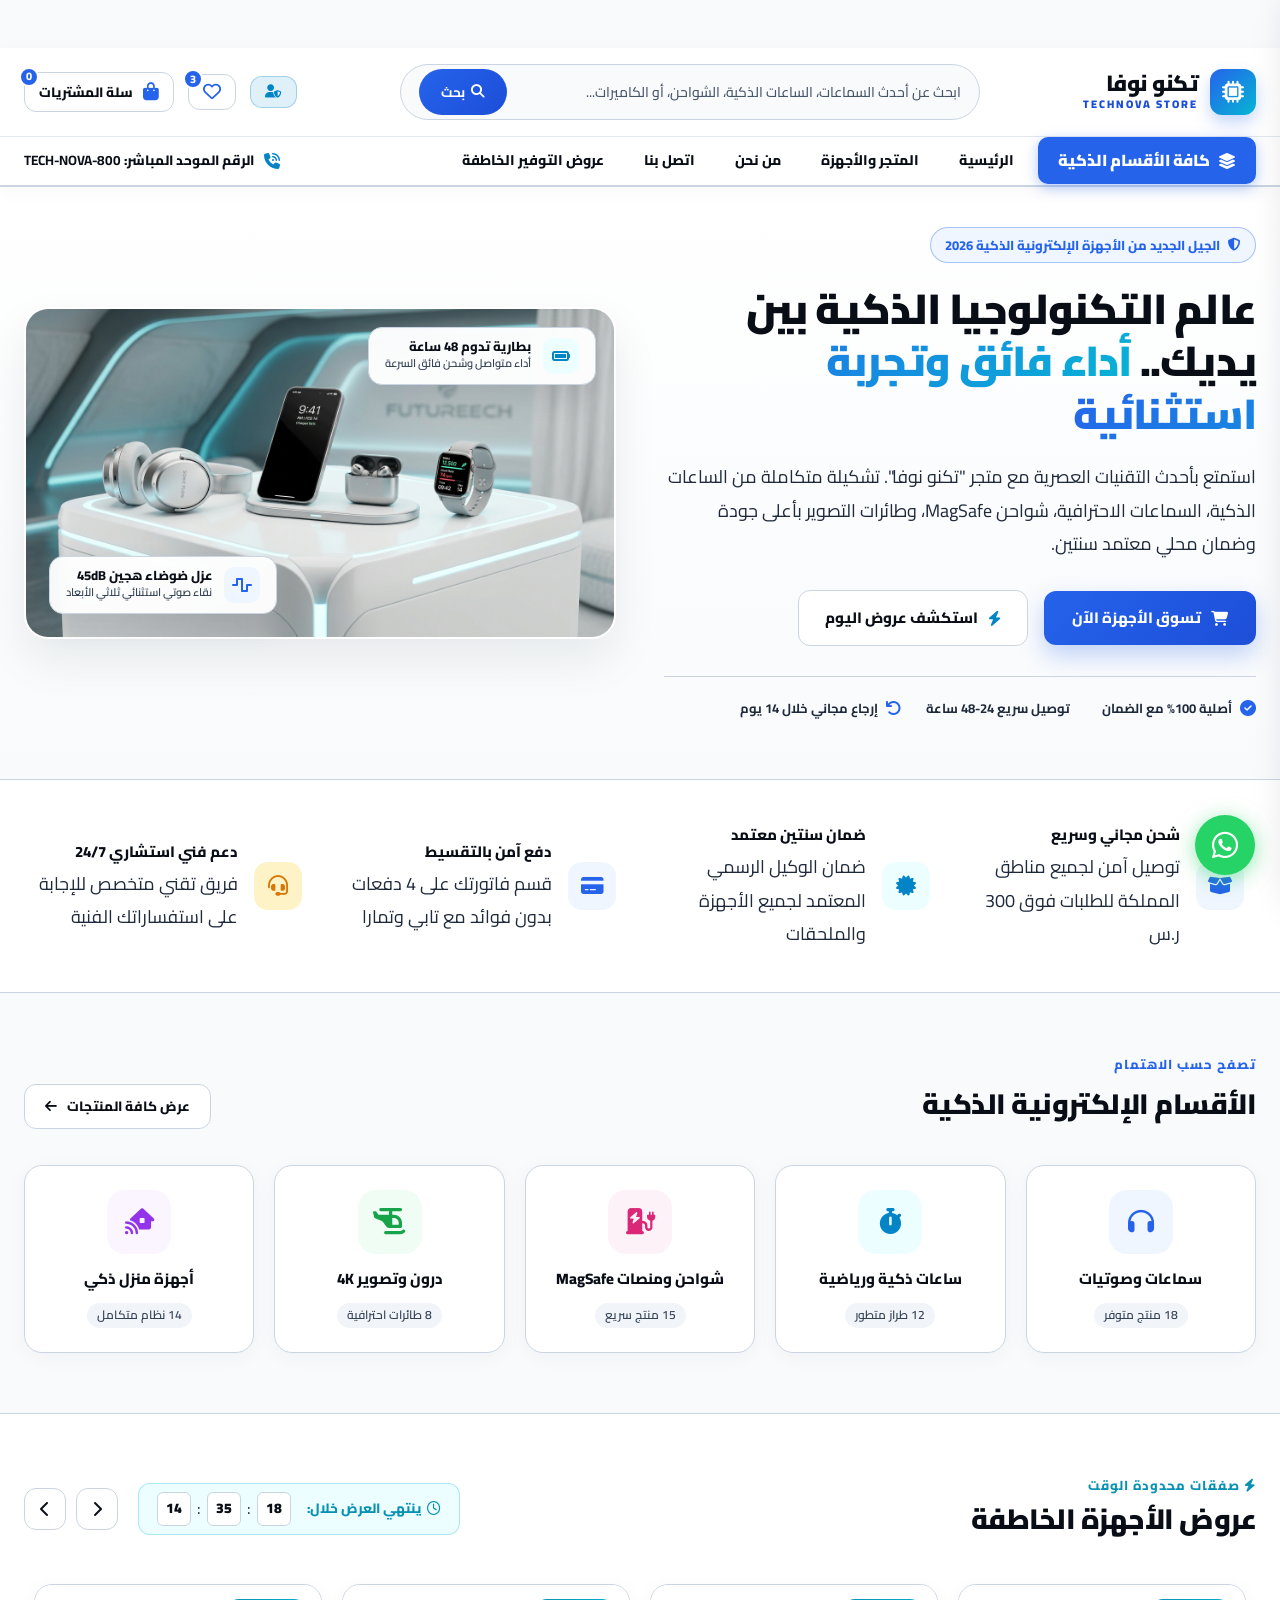
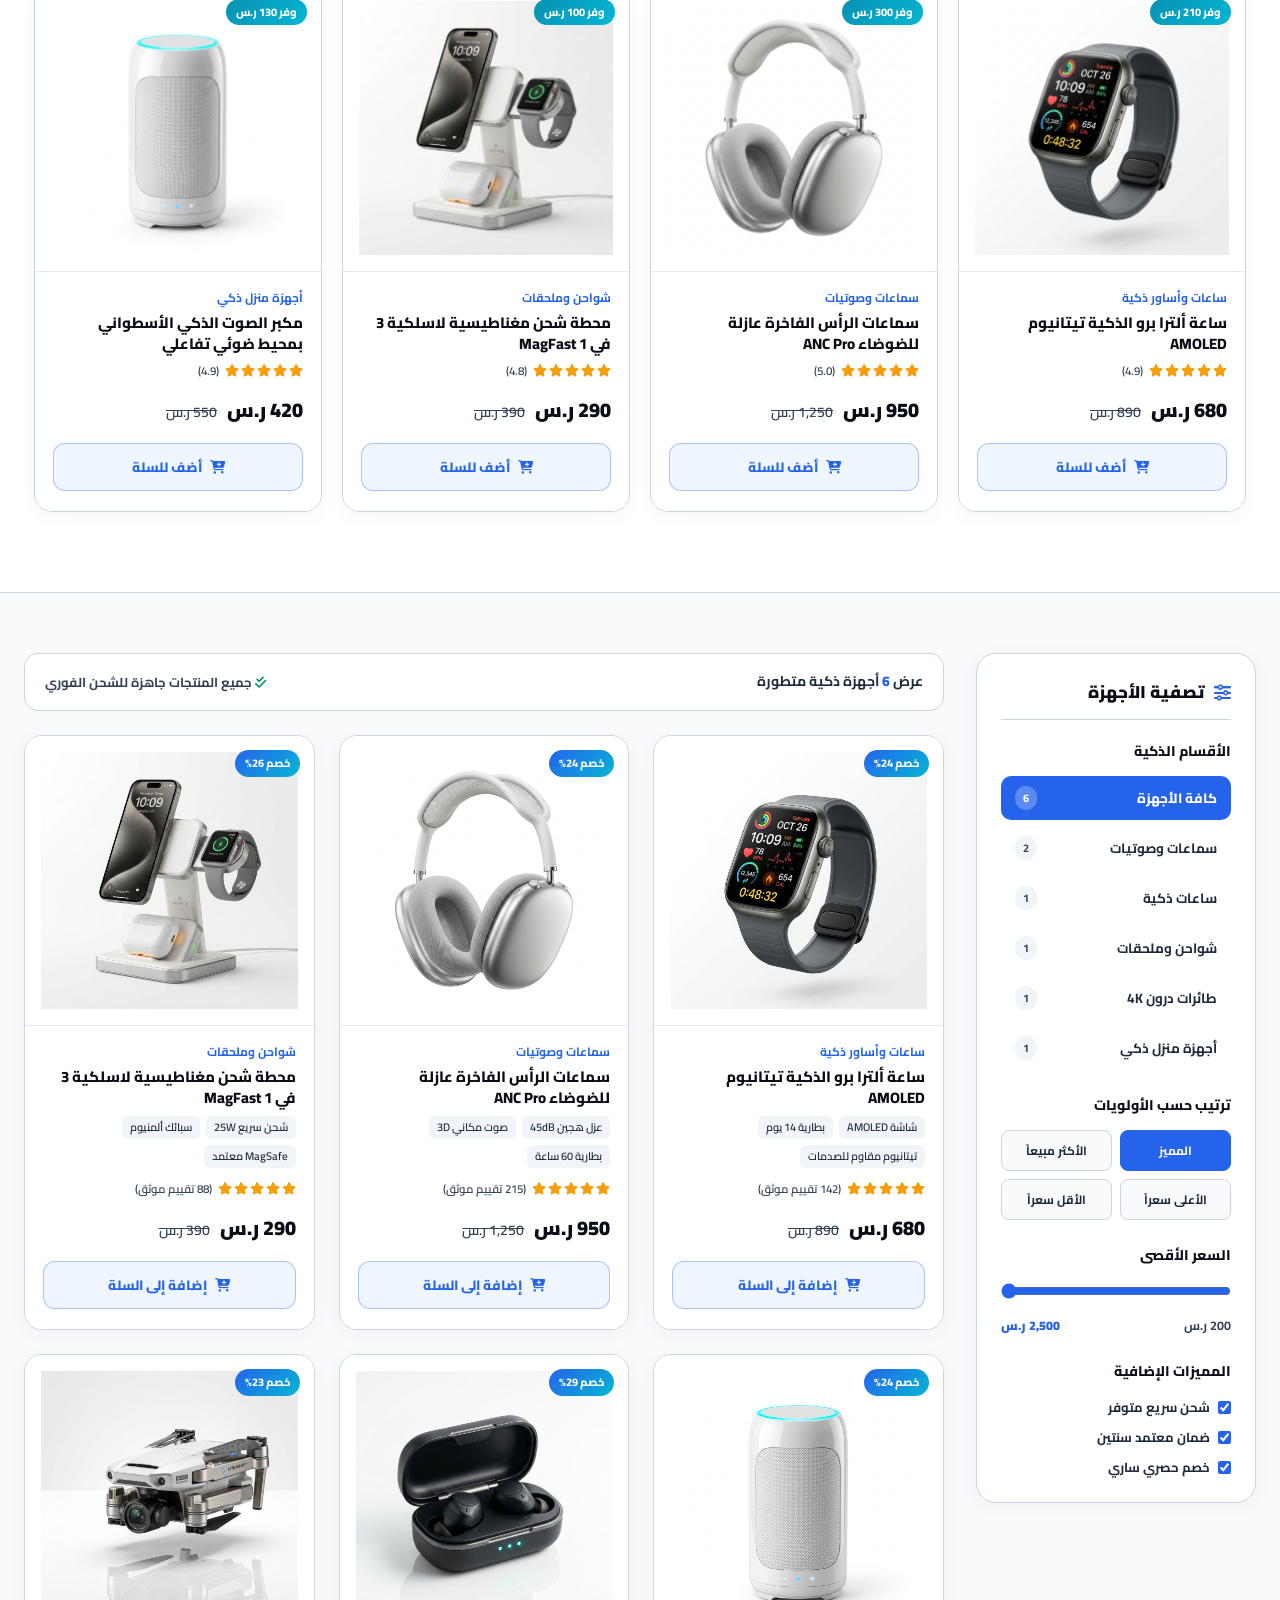
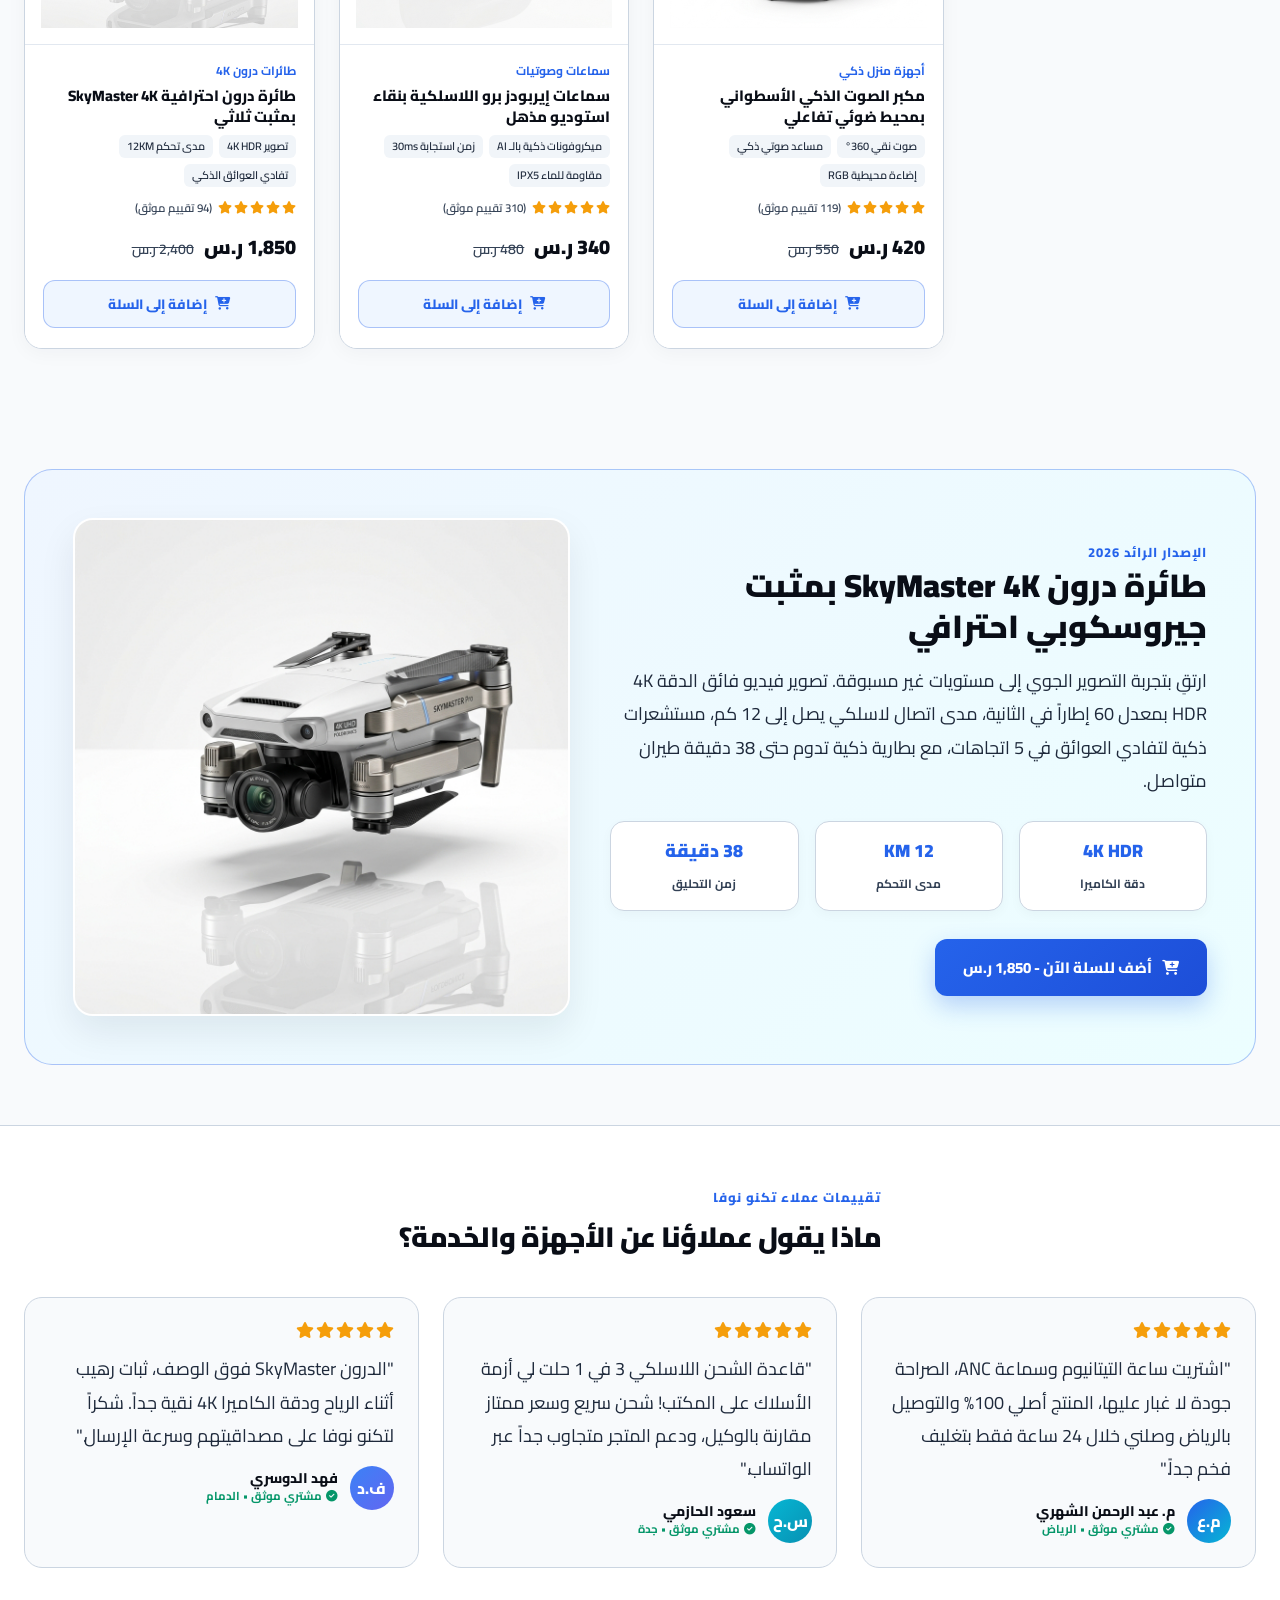
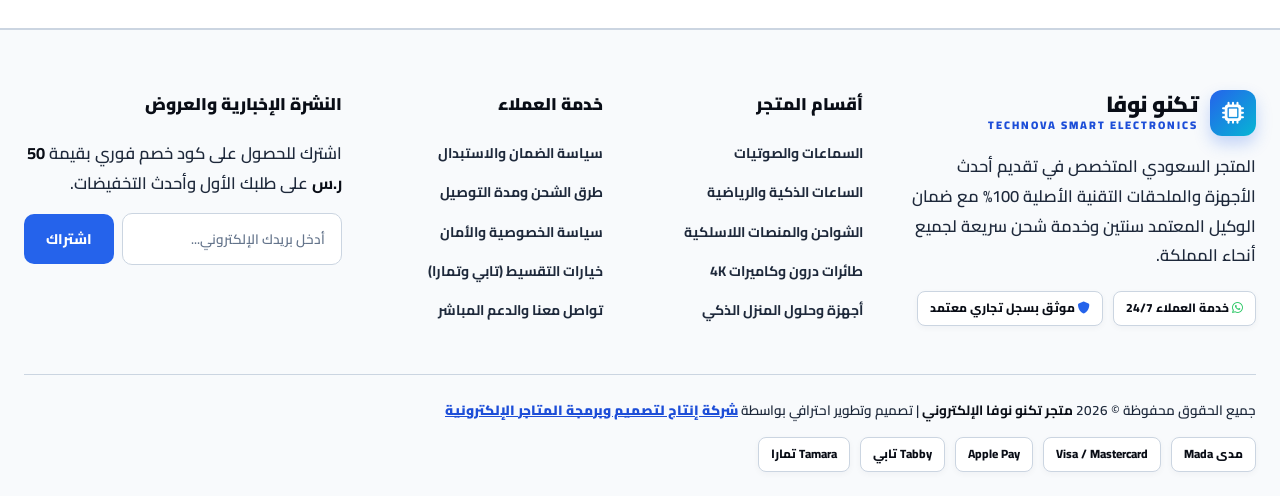
==== commit 7016e378: "Full multi-page tech store system: index, shop, product details, about, contact, unified multi-page " ====
--- a/index.html
+++ b/index.html
@@ -60,17 +60,16 @@
                 <div class="tech-navbar-inner">
                     <ul class="tech-nav-menu">
                         <li class="tech-nav-item">
-                            <a href="#catalog" id="btnAllCategories" class="tech-nav-mega-btn" onclick="filterCategory('all')" style="background-color: #2563eb !important; color: #ffffff !important;">
+                            <a href="shop.html" id="btnAllCategories" class="tech-nav-mega-btn" style="background-color: #2563eb !important; color: #ffffff !important;">
                                 <i class="fa-solid fa-layer-group" style="color: #ffffff !important;"></i>
                                 <span style="color: #ffffff !important;">كافة الأقسام الذكية</span>
                             </a>
                         </li>
-                        <li class="tech-nav-item active"><a href="#">الرئيسية</a></li>
-                        <li class="tech-nav-item"><a href="#flashDeals">عروض التوفير الخاطفة</a></li>
-                        <li class="tech-nav-item"><a href="#catalog" onclick="filterCategory('audio')">السماعات والصوتيات</a></li>
-                        <li class="tech-nav-item"><a href="#catalog" onclick="filterCategory('watches')">الساعات الذكية</a></li>
-                        <li class="tech-nav-item"><a href="#catalog" onclick="filterCategory('chargers')">الشواحن والمنصات</a></li>
-                        <li class="tech-nav-item"><a href="#catalog" onclick="filterCategory('drones')">الدرون والتصوير 4K</a></li>
+                        <li class="tech-nav-item"><a href="index.html">الرئيسية</a></li>
+                        <li class="tech-nav-item"><a href="shop.html">المتجر والأجهزة</a></li>
+                        <li class="tech-nav-item"><a href="about.html">من نحن</a></li>
+                        <li class="tech-nav-item"><a href="contact.html">اتصل بنا</a></li>
+                        <li class="tech-nav-item"><a href="index.html#flashDeals">عروض التوفير الخاطفة</a></li>
                     </ul>
                     <div class="tech-nav-hotline">
                         <i class="fa-solid fa-phone-volume"></i>
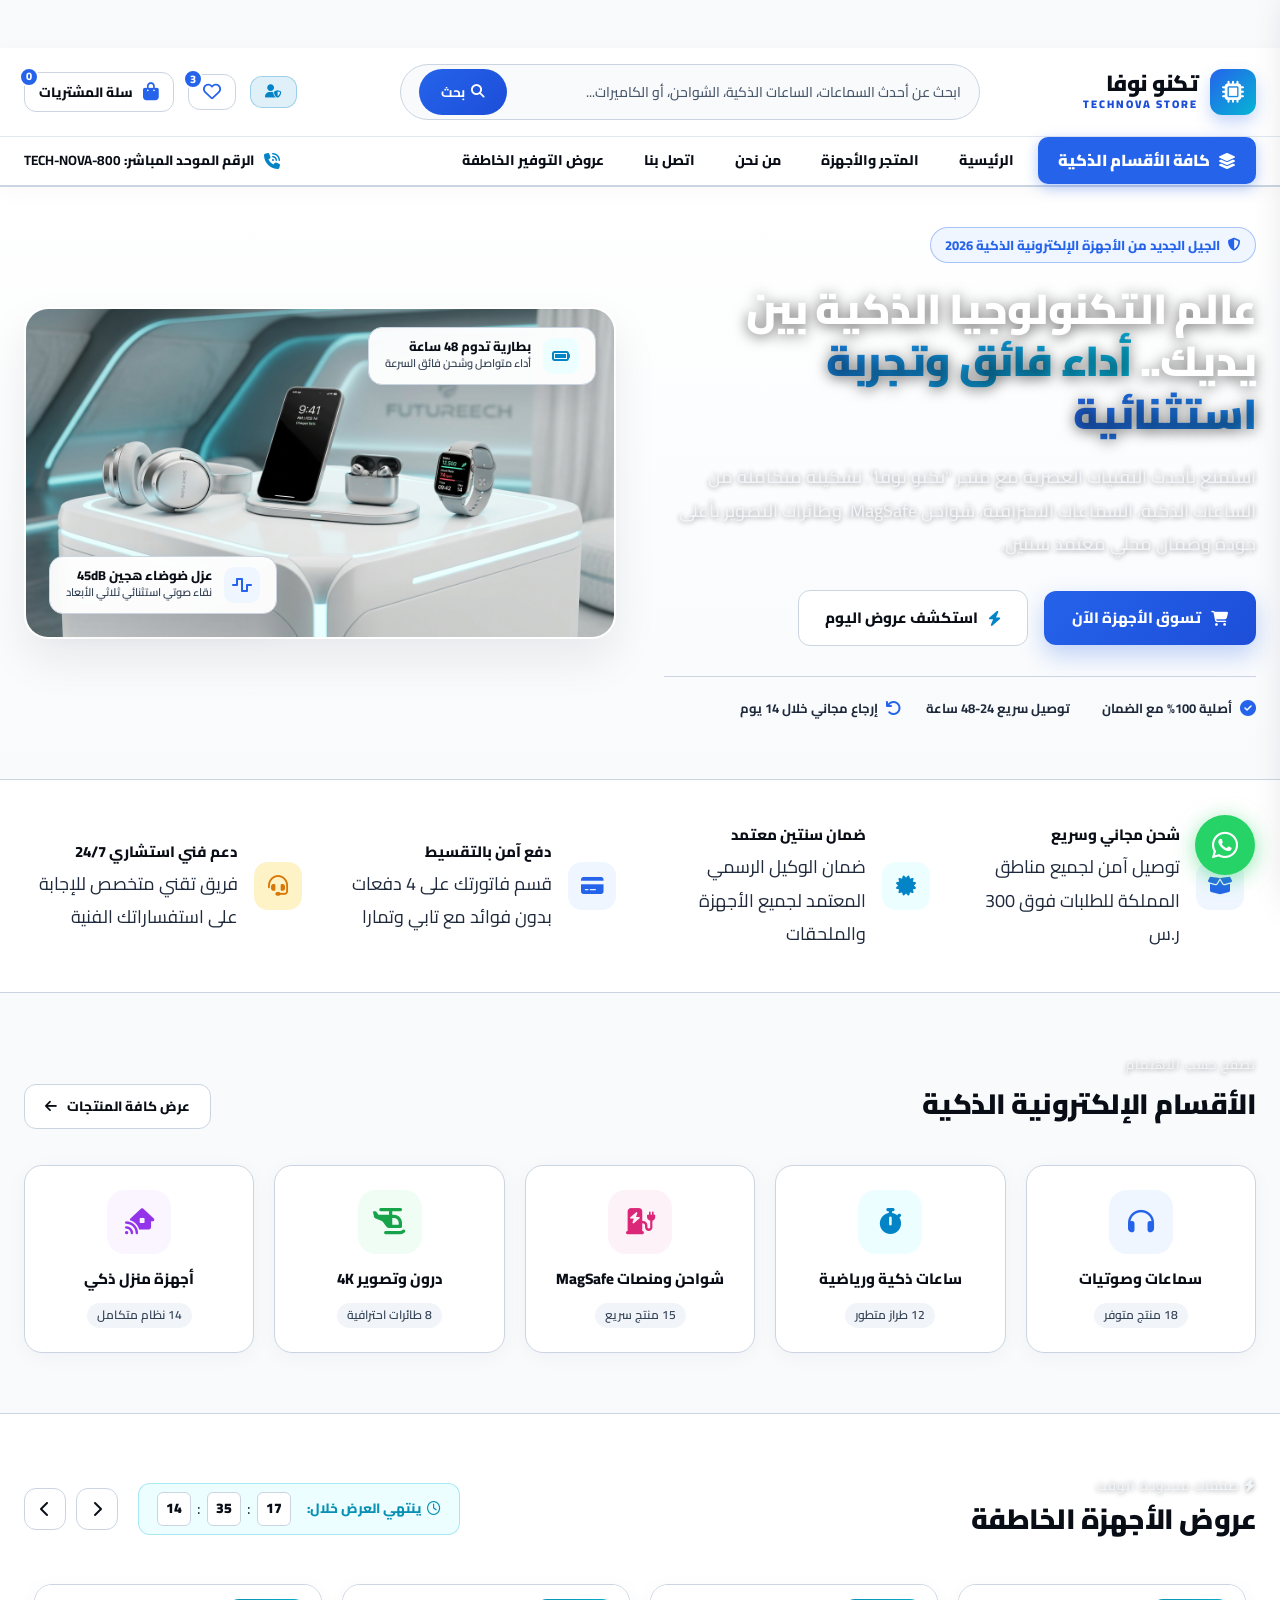
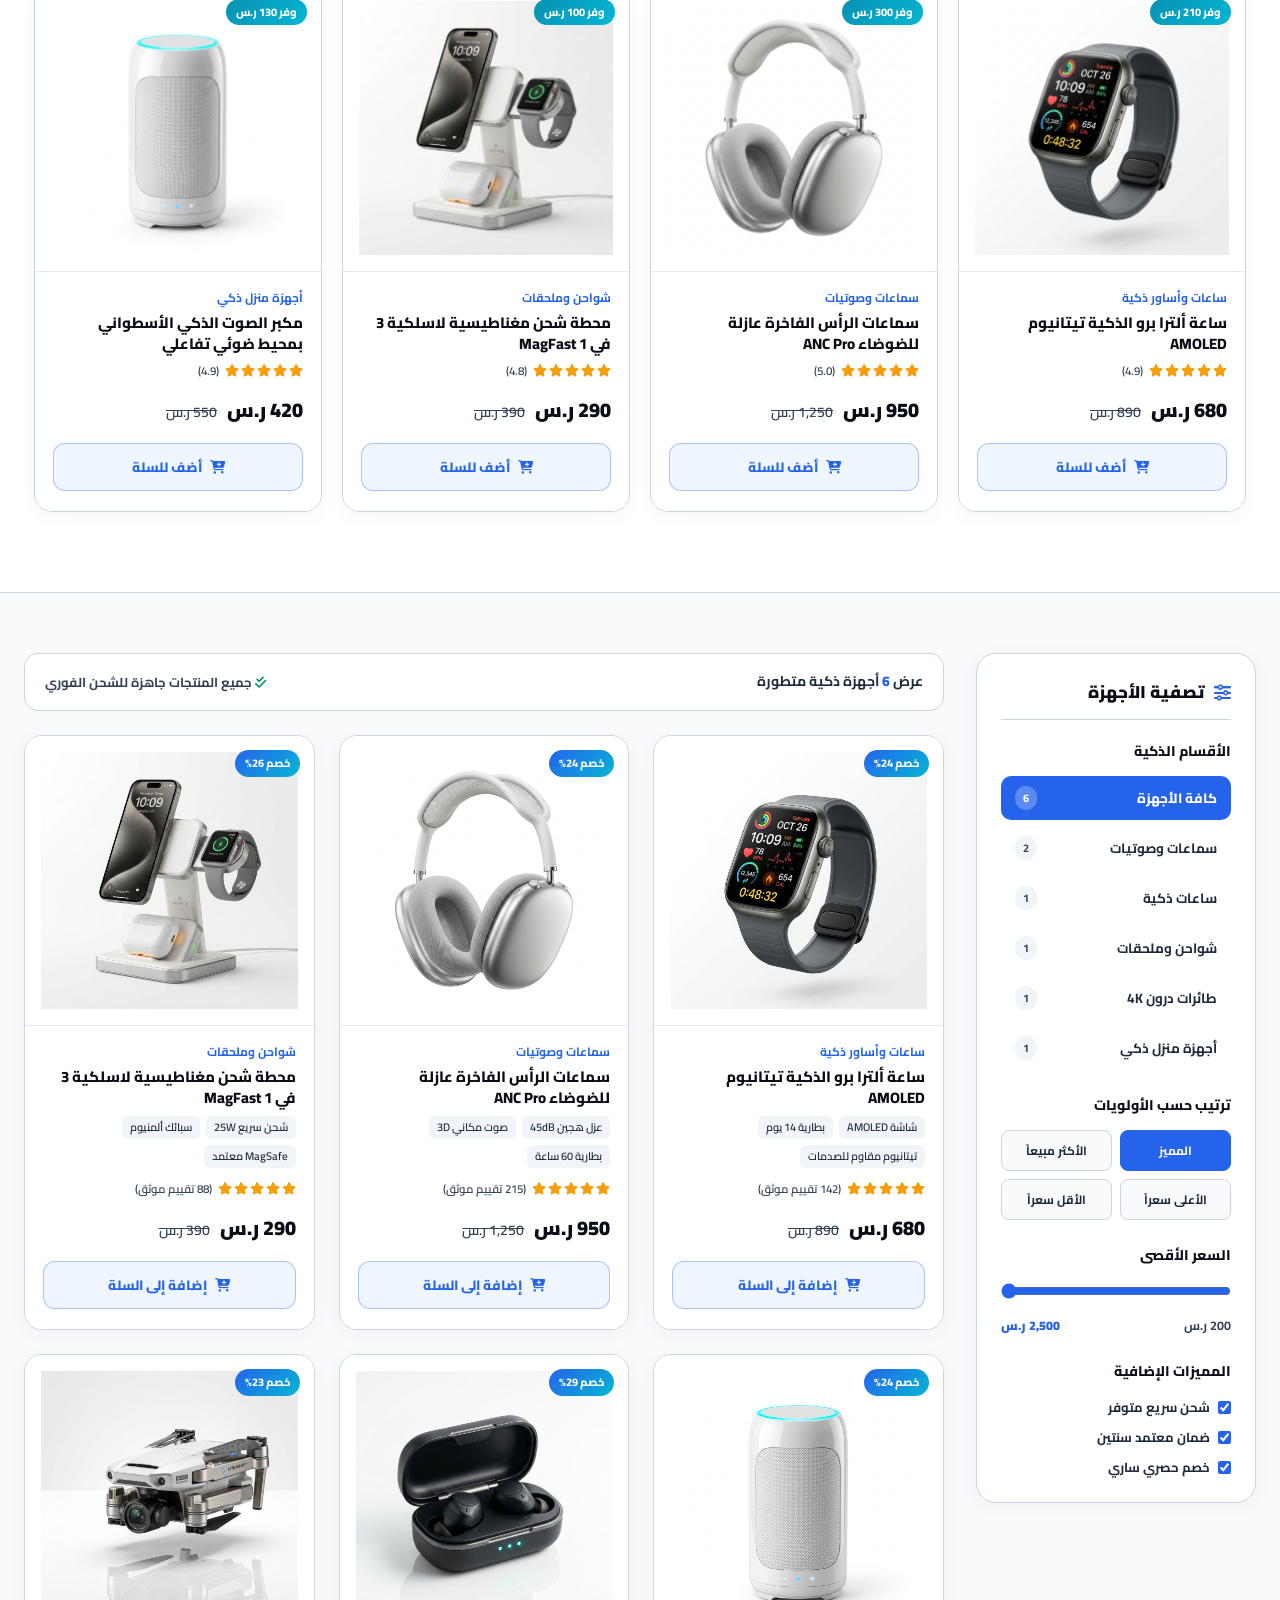
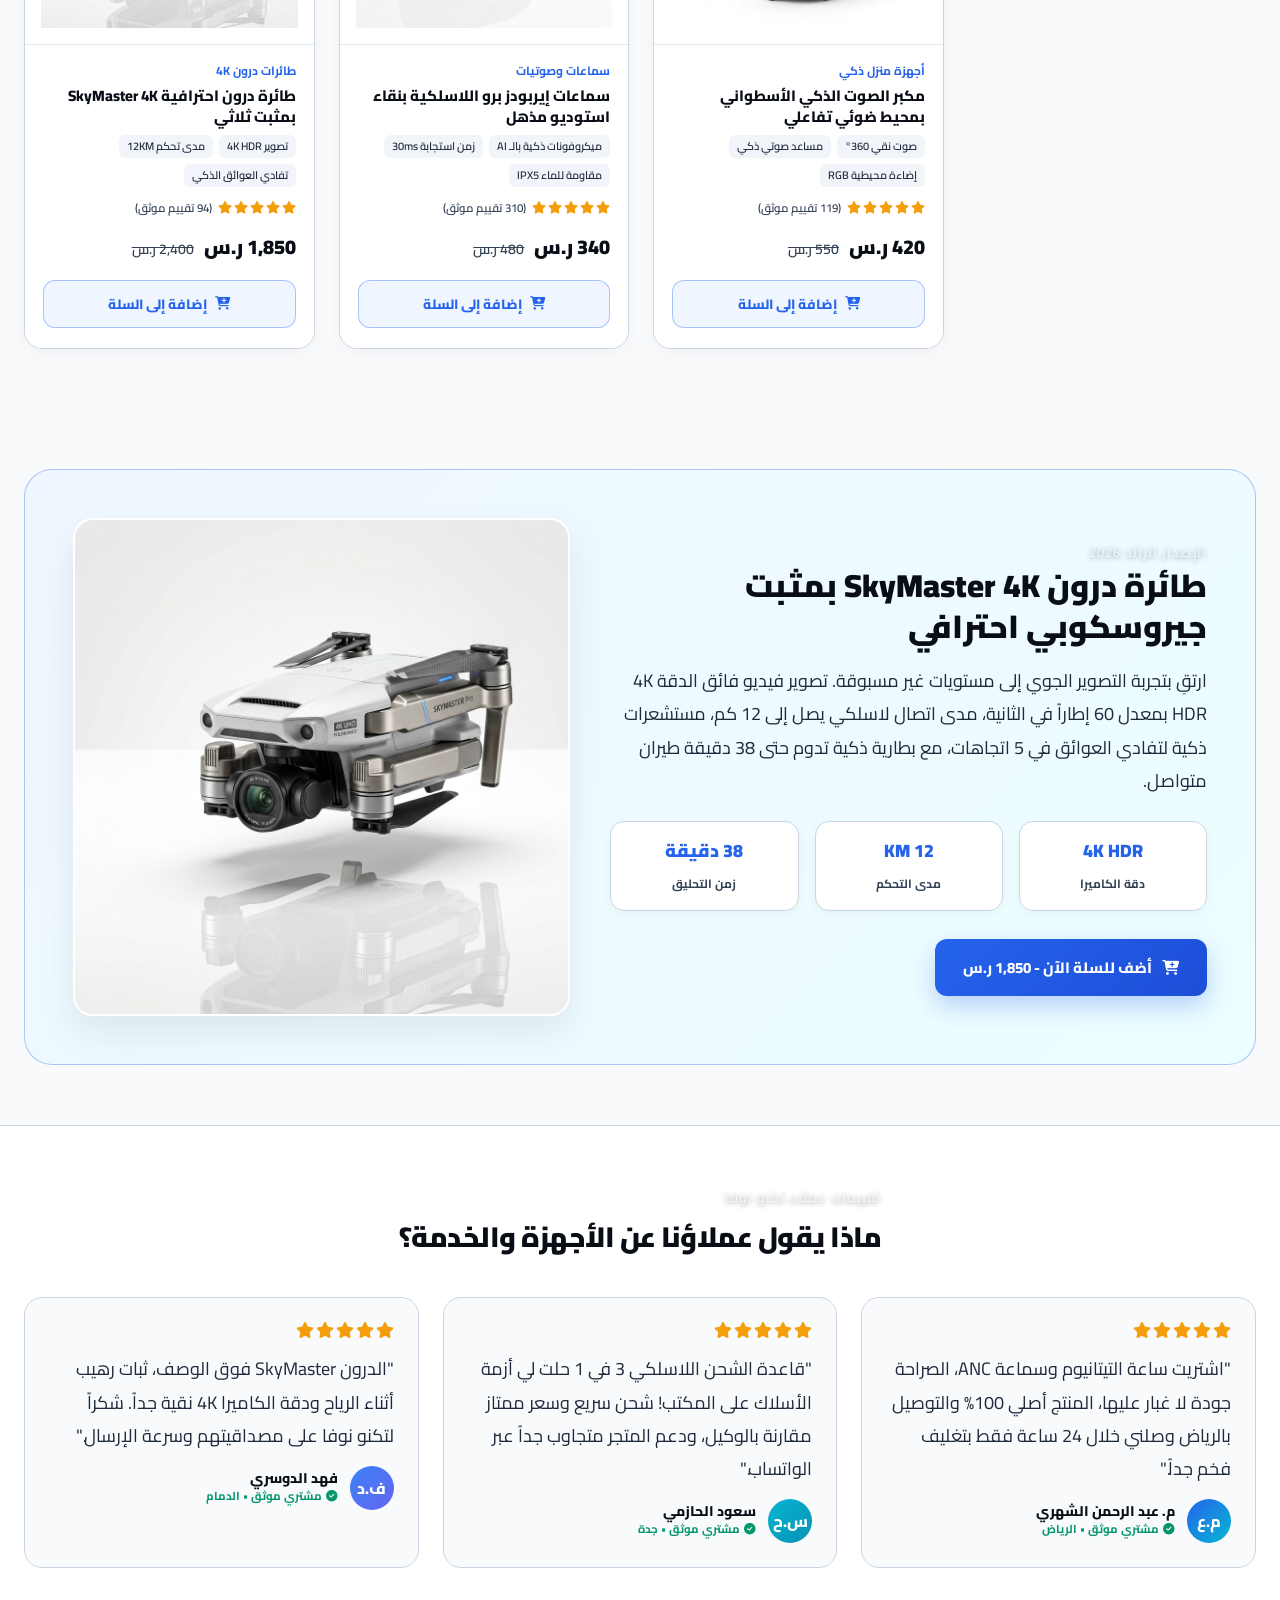
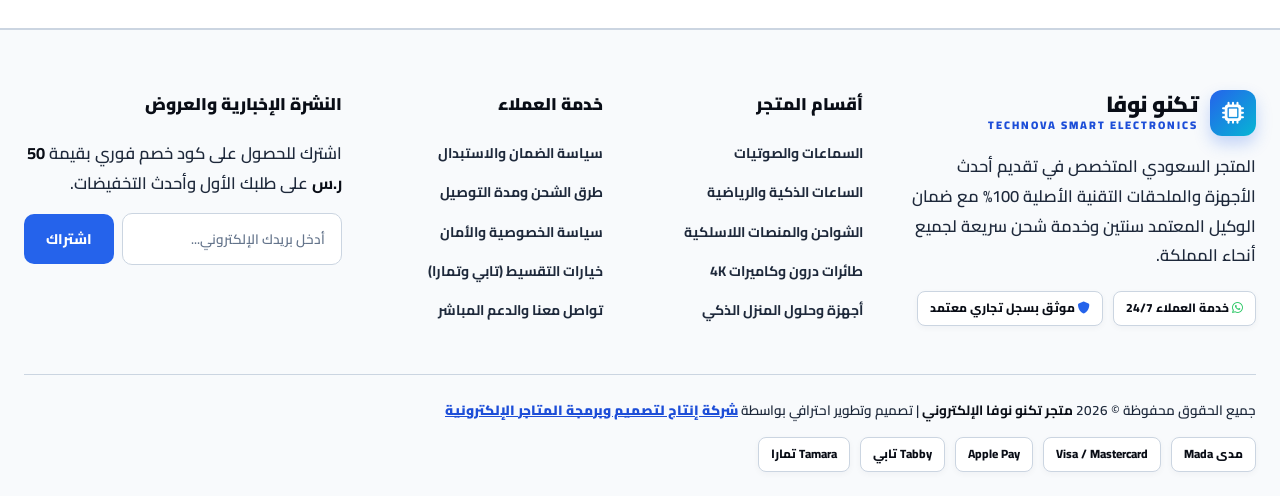
==== commit d7fbeb35: "Make titles and subtitles bright white and crisp in all dark banners across all pages" ====
--- a/index.html
+++ b/index.html
@@ -92,7 +92,7 @@
                     <h1 class="tech-hero-title">
                         عالم التكنولوجيا الذكية بين يديك.. <span>أداء فائق وتجربة استثنائية</span>
                     </h1>
-                    <p class="tech-hero-desc">
+                    <p class="tech-hero-desc" style="color: #f1f5f9 !important; font-weight: 600; font-size: 1.2rem;">
                         استمتع بأحدث التقنيات العصرية مع متجر "تكنو نوفا". تشكيلة متكاملة من الساعات الذكية، السماعات الاحترافية، شواحن MagSafe، وطائرات التصوير بأعلى جودة وضمان محلي معتمد سنتين.
                     </p>
                     <div class="tech-hero-ctas">
--- a/css/style.css
+++ b/css/style.css
@@ -2002,4 +2002,24 @@
                 font-size: 12px;
             }
         }
-        +        
+/* ==========================================================================
+   BRIGHT TEXT IN DARK BANNERS & SECTIONS (USER PREFERENCE)
+   ========================================================================== */
+.tech-hero-desc,
+.page-hero-sub,
+.tech-section-subtitle,
+.tech-spotlight-desc,
+.tech-hero p,
+.page-hero-banner p {
+    color: #f1f5f9 !important;
+    font-weight: 600 !important;
+    text-shadow: 0 1px 5px rgba(0, 0, 0, 0.4) !important;
+}
+
+.tech-hero-title,
+.page-hero-title,
+.tech-spotlight-title {
+    color: #ffffff !important;
+    text-shadow: 0 2px 14px rgba(0, 0, 0, 0.6) !important;
+}
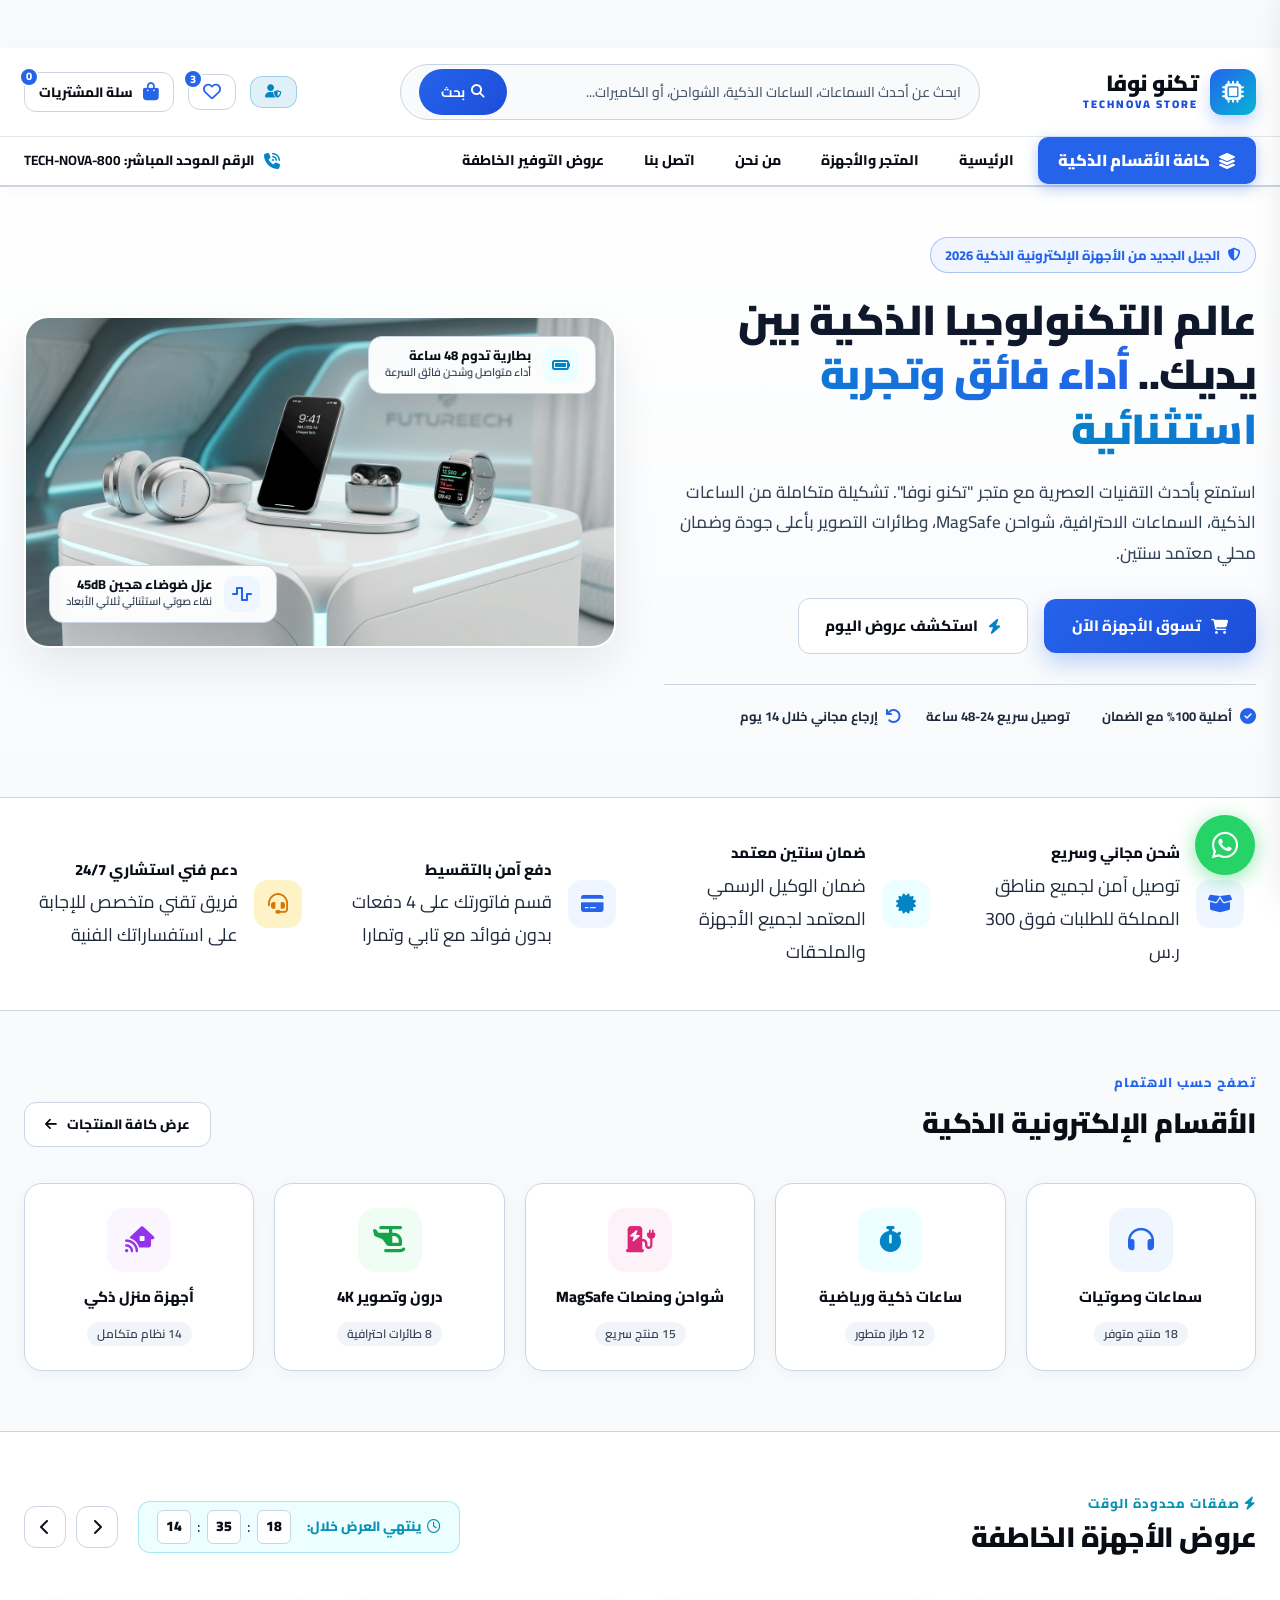
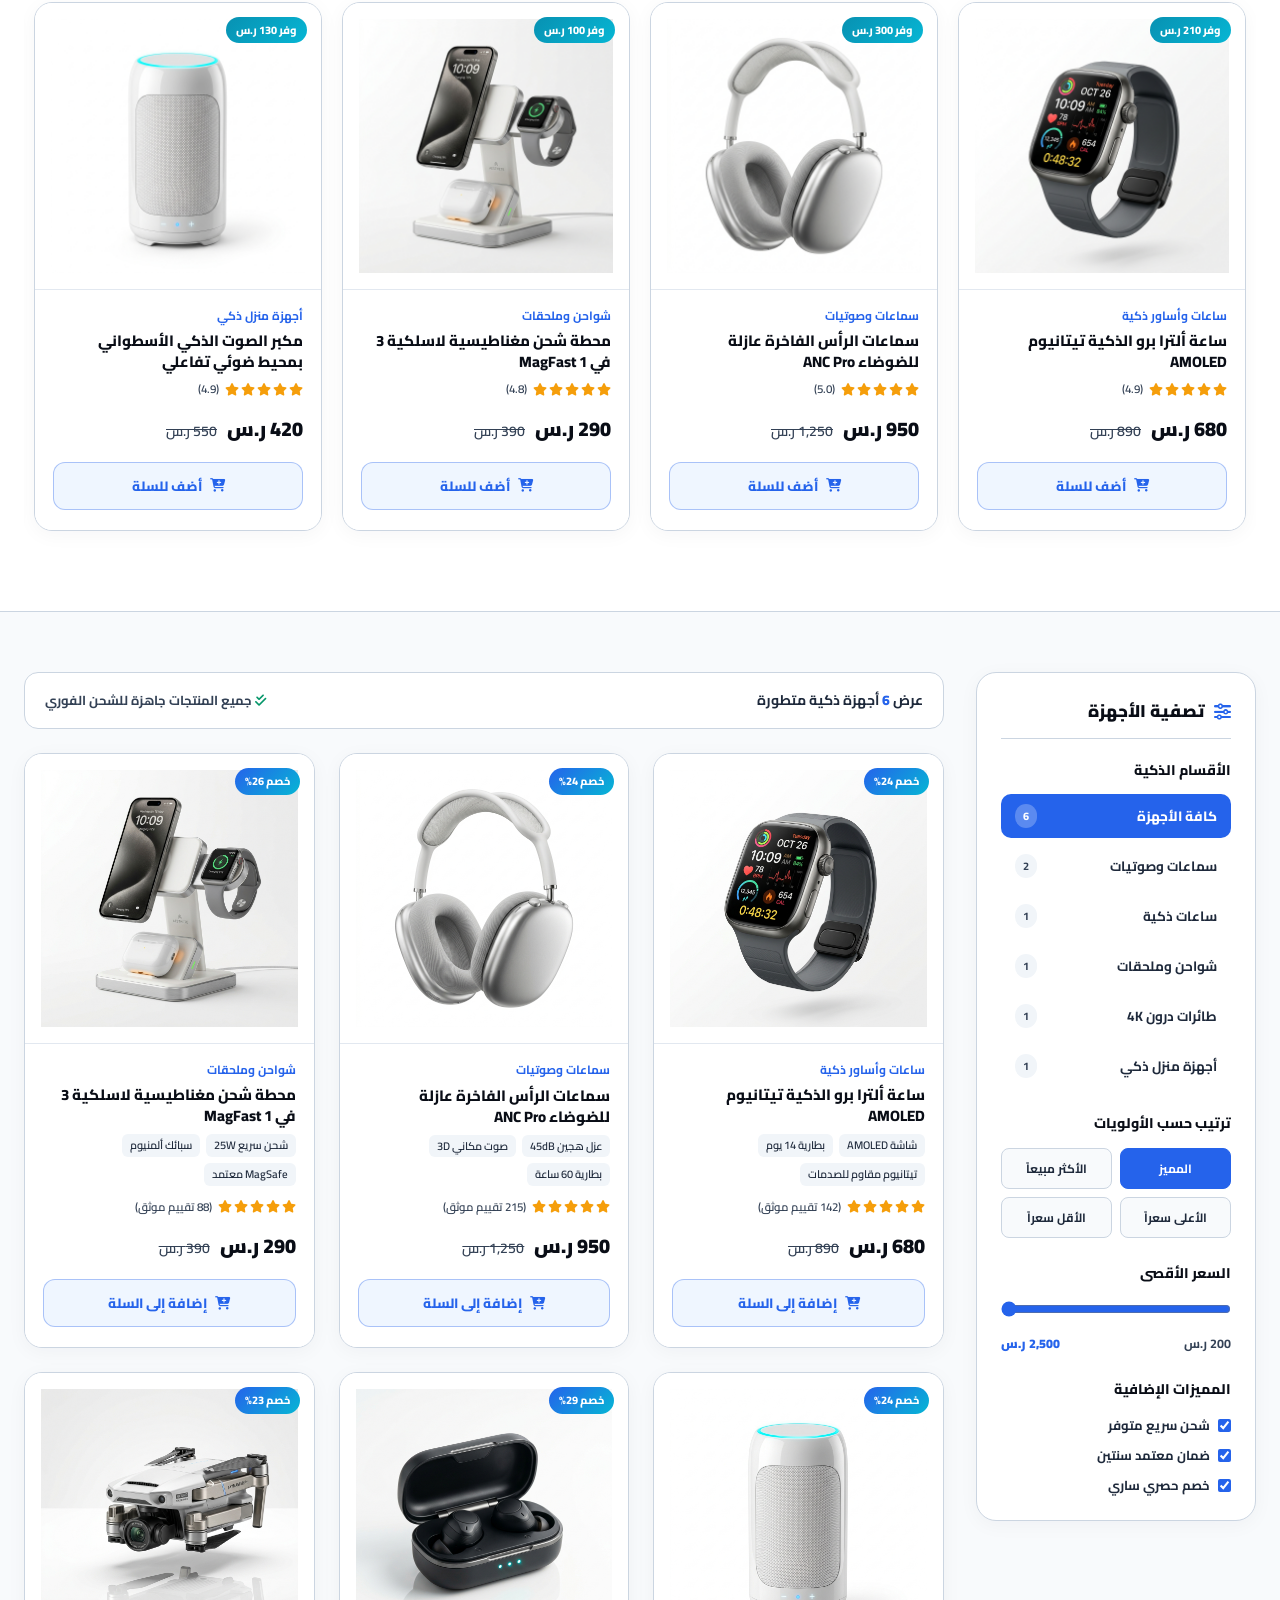
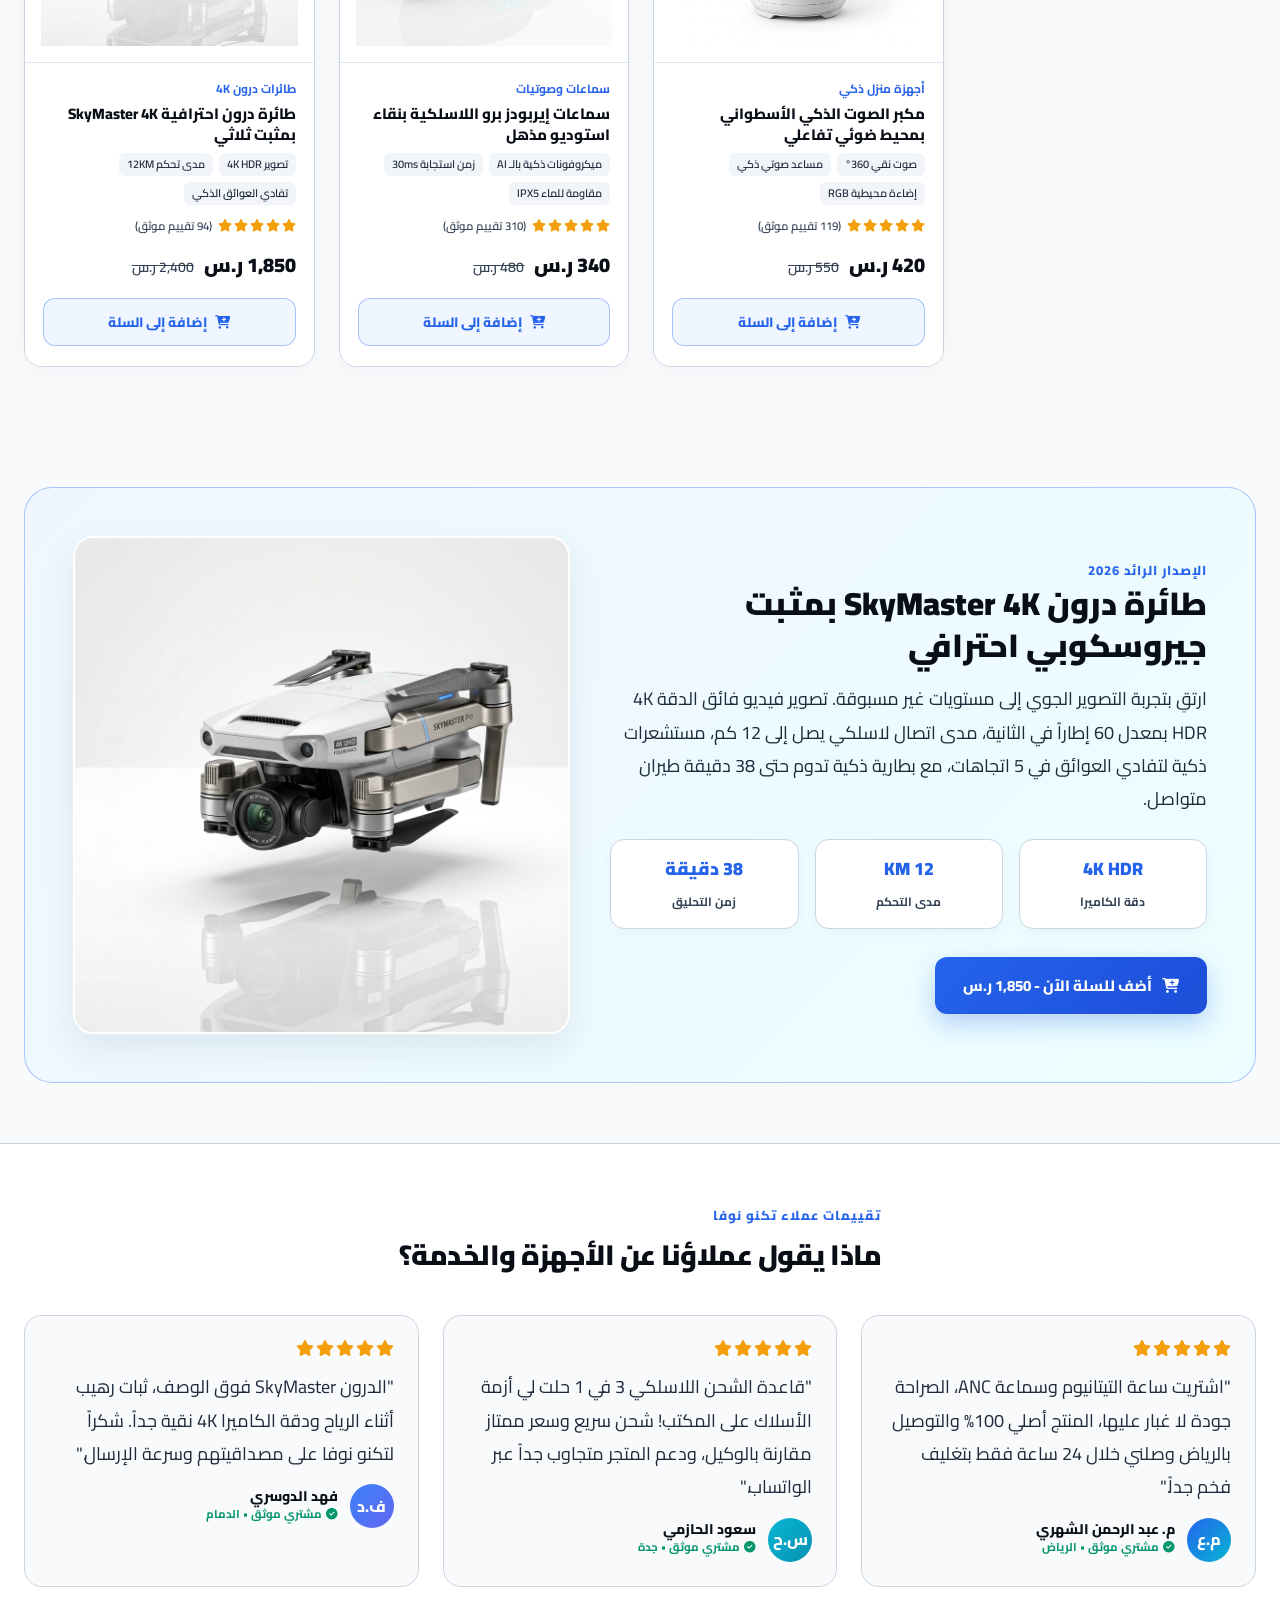
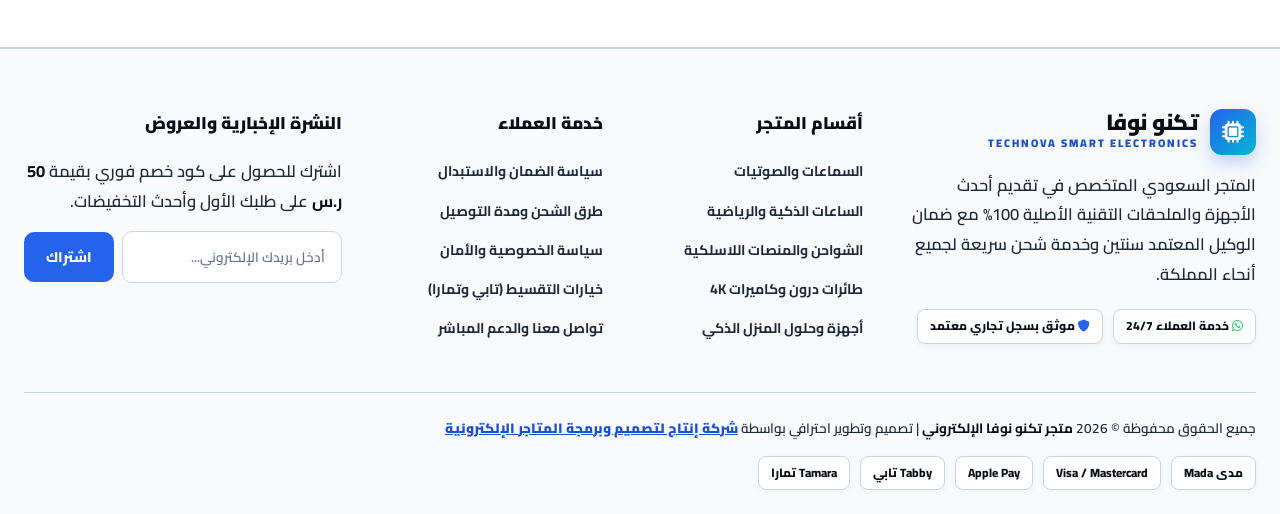
==== commit 1b4d071f: "Fix: High-contrast readable homepage hero text and unified centered titles and descriptions in all i" ====
--- a/index.html
+++ b/index.html
@@ -92,7 +92,7 @@
                     <h1 class="tech-hero-title">
                         عالم التكنولوجيا الذكية بين يديك.. <span>أداء فائق وتجربة استثنائية</span>
                     </h1>
-                    <p class="tech-hero-desc" style="color: #f1f5f9 !important; font-weight: 600; font-size: 1.2rem;">
+                    <p class="tech-hero-desc">
                         استمتع بأحدث التقنيات العصرية مع متجر "تكنو نوفا". تشكيلة متكاملة من الساعات الذكية، السماعات الاحترافية، شواحن MagSafe، وطائرات التصوير بأعلى جودة وضمان محلي معتمد سنتين.
                     </p>
                     <div class="tech-hero-ctas">
--- a/css/style.css
+++ b/css/style.css
@@ -2003,23 +2003,90 @@
             }
         }
         
+
+
 /* ==========================================================================
-   BRIGHT TEXT IN DARK BANNERS & SECTIONS (USER PREFERENCE)
+   HOMEPAGE HERO SECTION (PERFECT CONTRAST & READABILITY)
    ========================================================================== */
-.tech-hero-desc,
-.page-hero-sub,
-.tech-section-subtitle,
-.tech-spotlight-desc,
-.tech-hero p,
-.page-hero-banner p {
+.tech-hero {
+    padding: 50px 0 70px !important;
+    background: linear-gradient(180deg, #ffffff 0%, #f8fafc 100%) !important;
+    position: relative !important;
+}
+.tech-hero-title {
+    font-size: 42px !important;
+    font-weight: 900 !important;
+    color: #0f172a !important; /* Deep dark navy */
+    line-height: 1.3 !important;
+    letter-spacing: -0.5px !important;
+    text-shadow: none !important;
+}
+.tech-hero-title span {
+    background: linear-gradient(135deg, #0284c7 0%, #2563eb 100%) !important;
+    -webkit-background-clip: text !important;
+    -webkit-text-fill-color: transparent !important;
+}
+.tech-hero-desc {
+    font-size: 17px !important;
+    color: #334155 !important; /* High contrast readable dark slate */
+    line-height: 1.8 !important;
+    font-weight: 500 !important;
+    text-shadow: none !important;
+}
+
+/* ==========================================================================
+   UNIFIED INNER PAGES HERO BANNER (CENTERED TITLE & DESCRIPTION)
+   ========================================================================== */
+.tech-inner-hero {
+    background: linear-gradient(135deg, #090d16 0%, #0f172a 100%) !important;
+    padding: 60px 20px !important;
+    border-bottom: 1px solid rgba(255, 255, 255, 0.08) !important;
+    position: relative !important;
+    overflow: hidden !important;
+    text-align: center !important;
+}
+.tech-inner-hero::before {
+    content: '' !important;
+    position: absolute !important;
+    top: -50% !important;
+    left: 50% !important;
+    transform: translateX(-50%) !important;
+    width: 600px !important;
+    height: 300px !important;
+    background: radial-gradient(circle, rgba(2, 132, 199, 0.25) 0%, rgba(2, 132, 199, 0) 70%) !important;
+    filter: blur(50px) !important;
+    pointer-events: none !important;
+}
+.tech-inner-hero-inner {
+    max-width: 800px !important;
+    margin: 0 auto !important;
+    text-align: center !important;
+    position: relative !important;
+    z-index: 2 !important;
+    display: flex !important;
+    flex-direction: column !important;
+    align-items: center !important;
+    justify-content: center !important;
+}
+.tech-inner-hero-title {
+    font-size: 2.6rem !important;
+    font-weight: 900 !important;
+    color: #ffffff !important;
+    text-shadow: 0 2px 12px rgba(0, 0, 0, 0.5) !important;
+    margin: 0 0 14px 0 !important;
+    text-align: center !important;
+    width: 100% !important;
+    display: block !important;
+}
+.tech-inner-hero-desc {
+    font-size: 1.2rem !important;
+    font-weight: 600 !important;
     color: #f1f5f9 !important;
-    font-weight: 600 !important;
-    text-shadow: 0 1px 5px rgba(0, 0, 0, 0.4) !important;
+    text-shadow: 0 1px 6px rgba(0, 0, 0, 0.4) !important;
+    line-height: 1.8 !important;
+    margin: 0 auto !important;
+    text-align: center !important;
+    width: 100% !important;
+    max-width: 700px !important;
+    display: block !important;
 }
-
-.tech-hero-title,
-.page-hero-title,
-.tech-spotlight-title {
-    color: #ffffff !important;
-    text-shadow: 0 2px 14px rgba(0, 0, 0, 0.6) !important;
-}
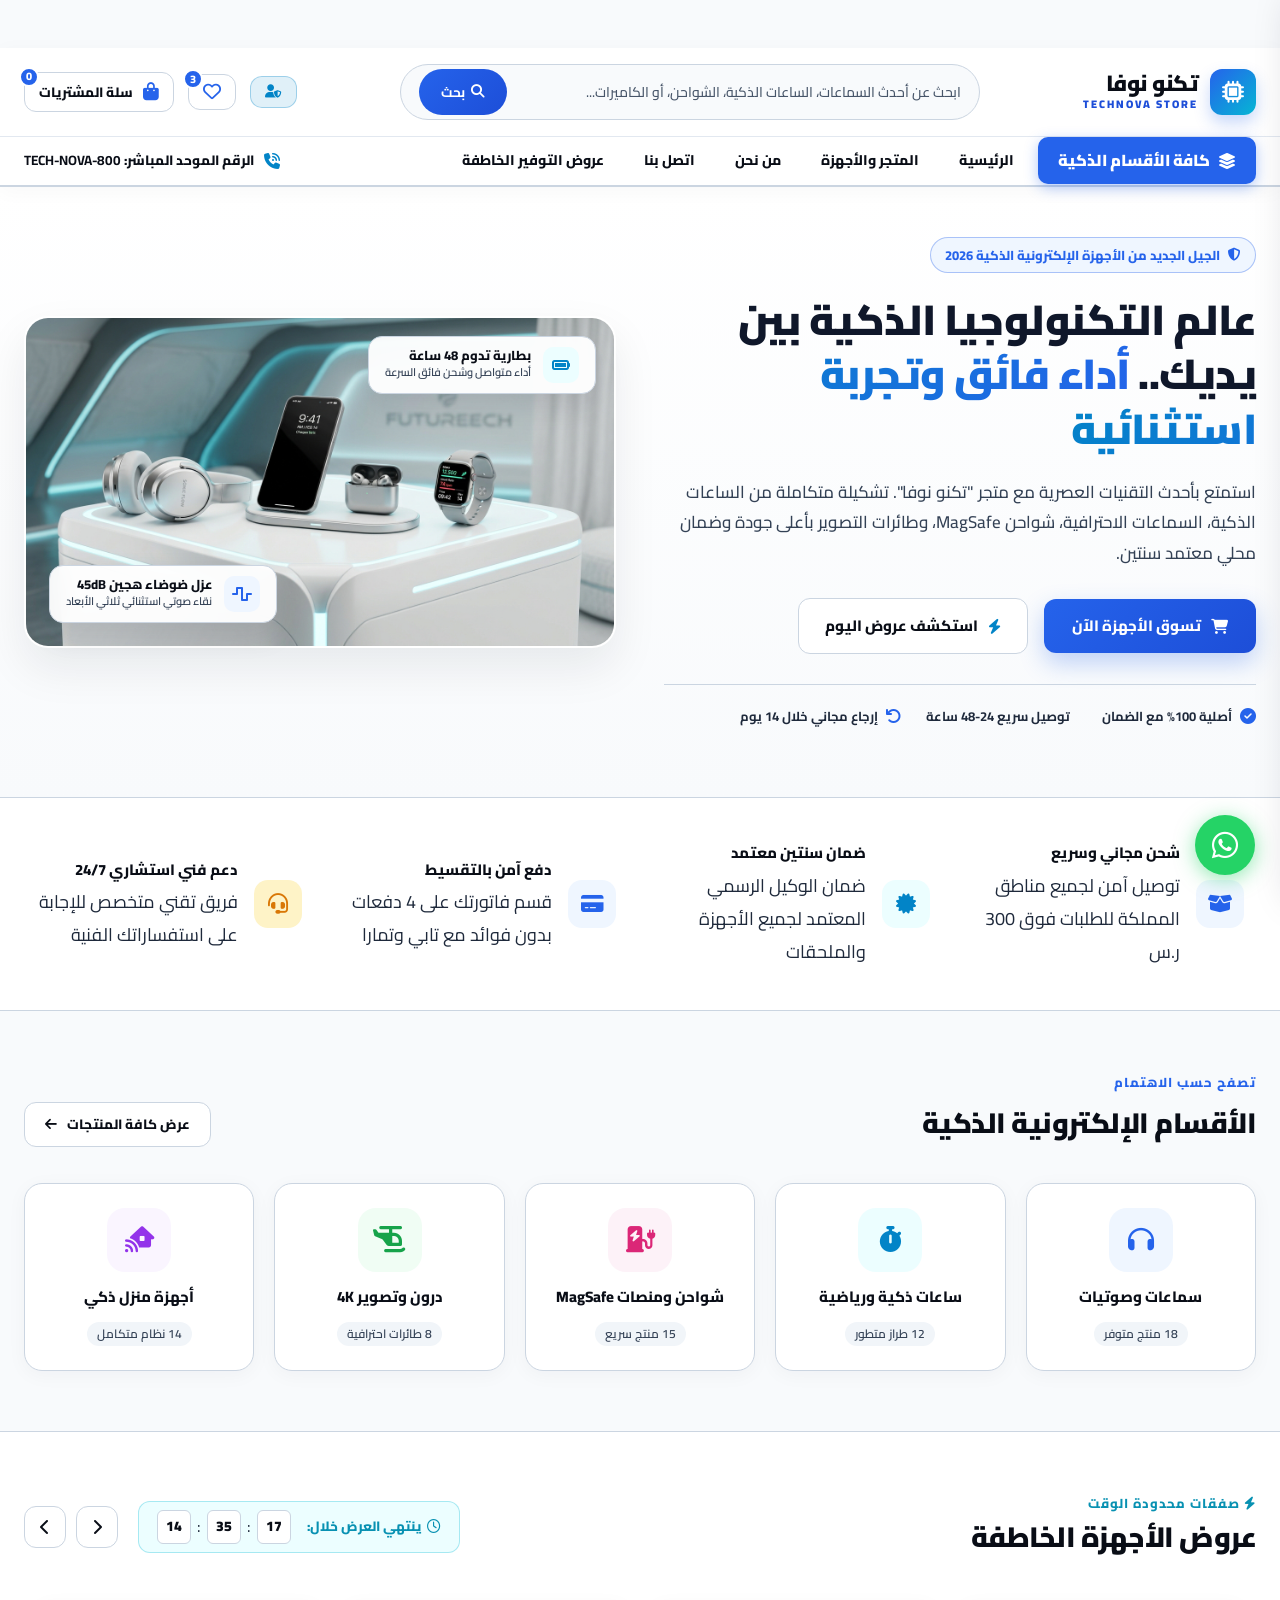
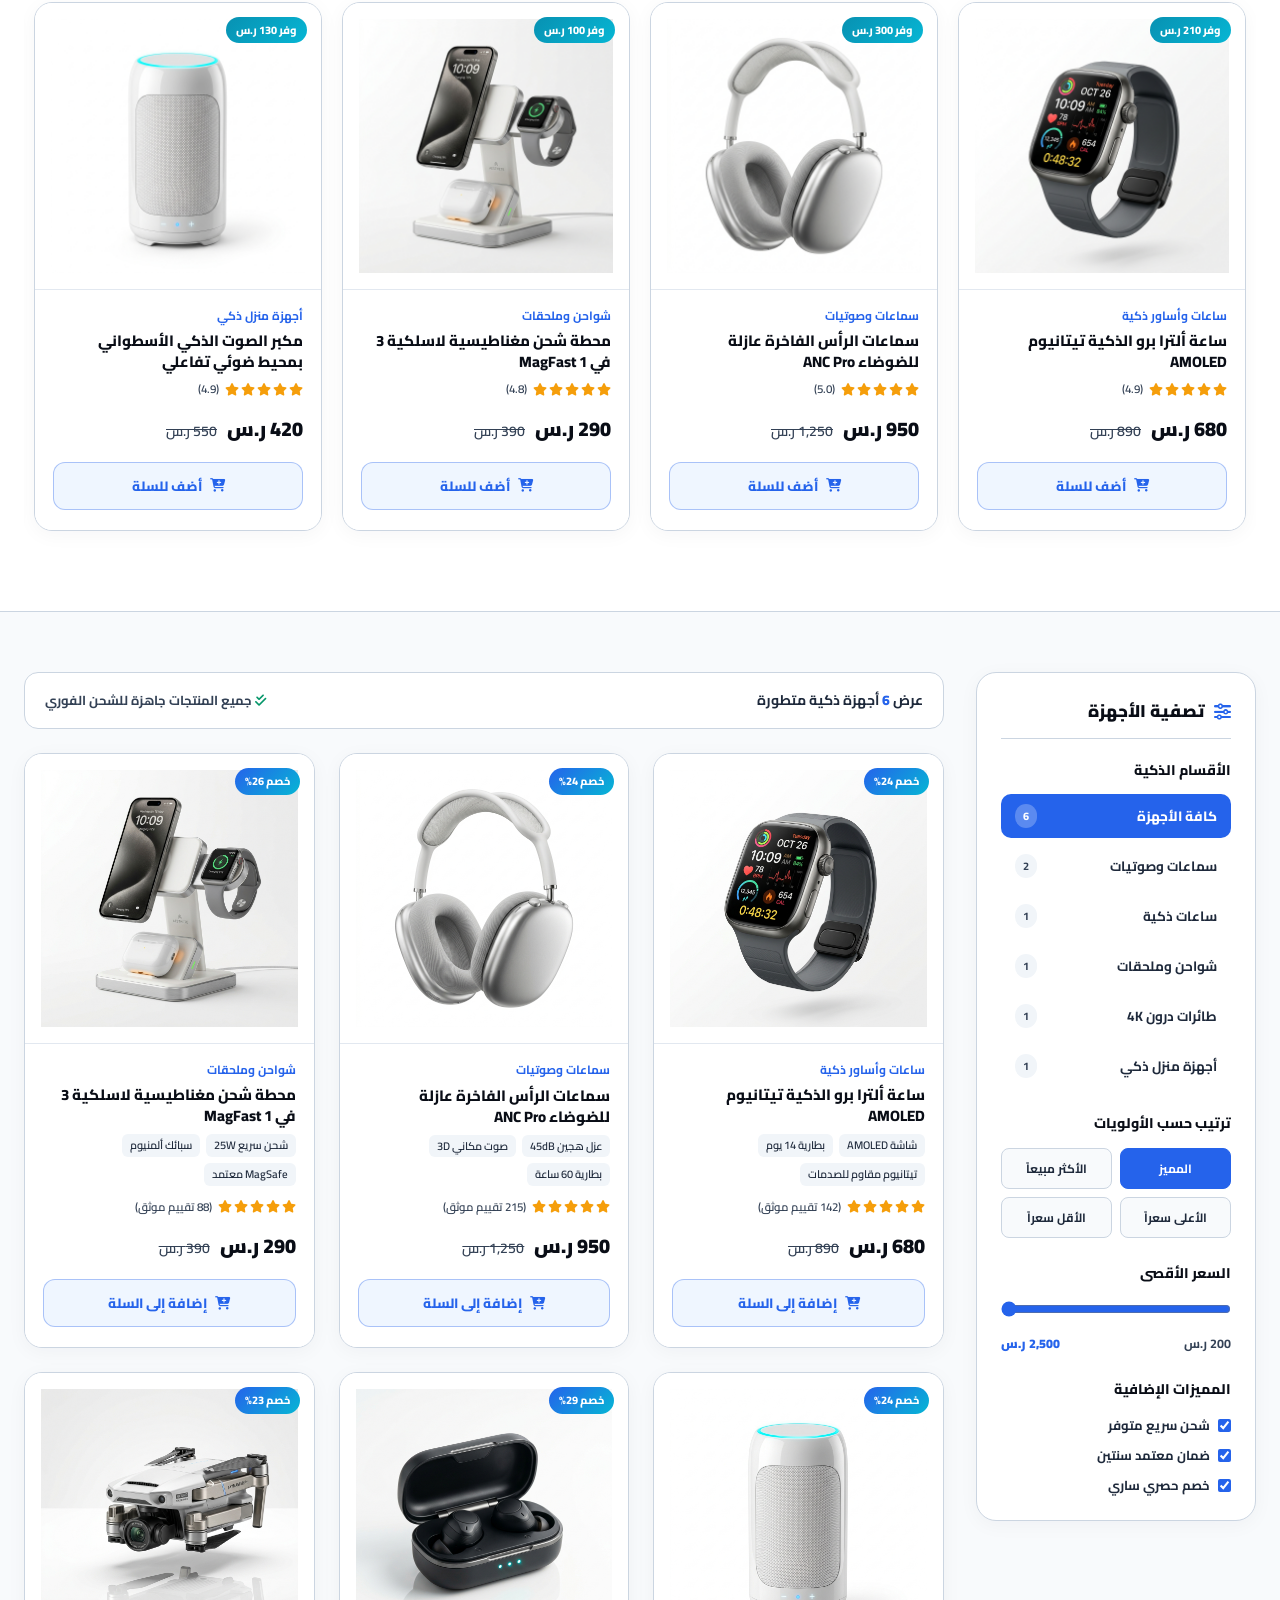
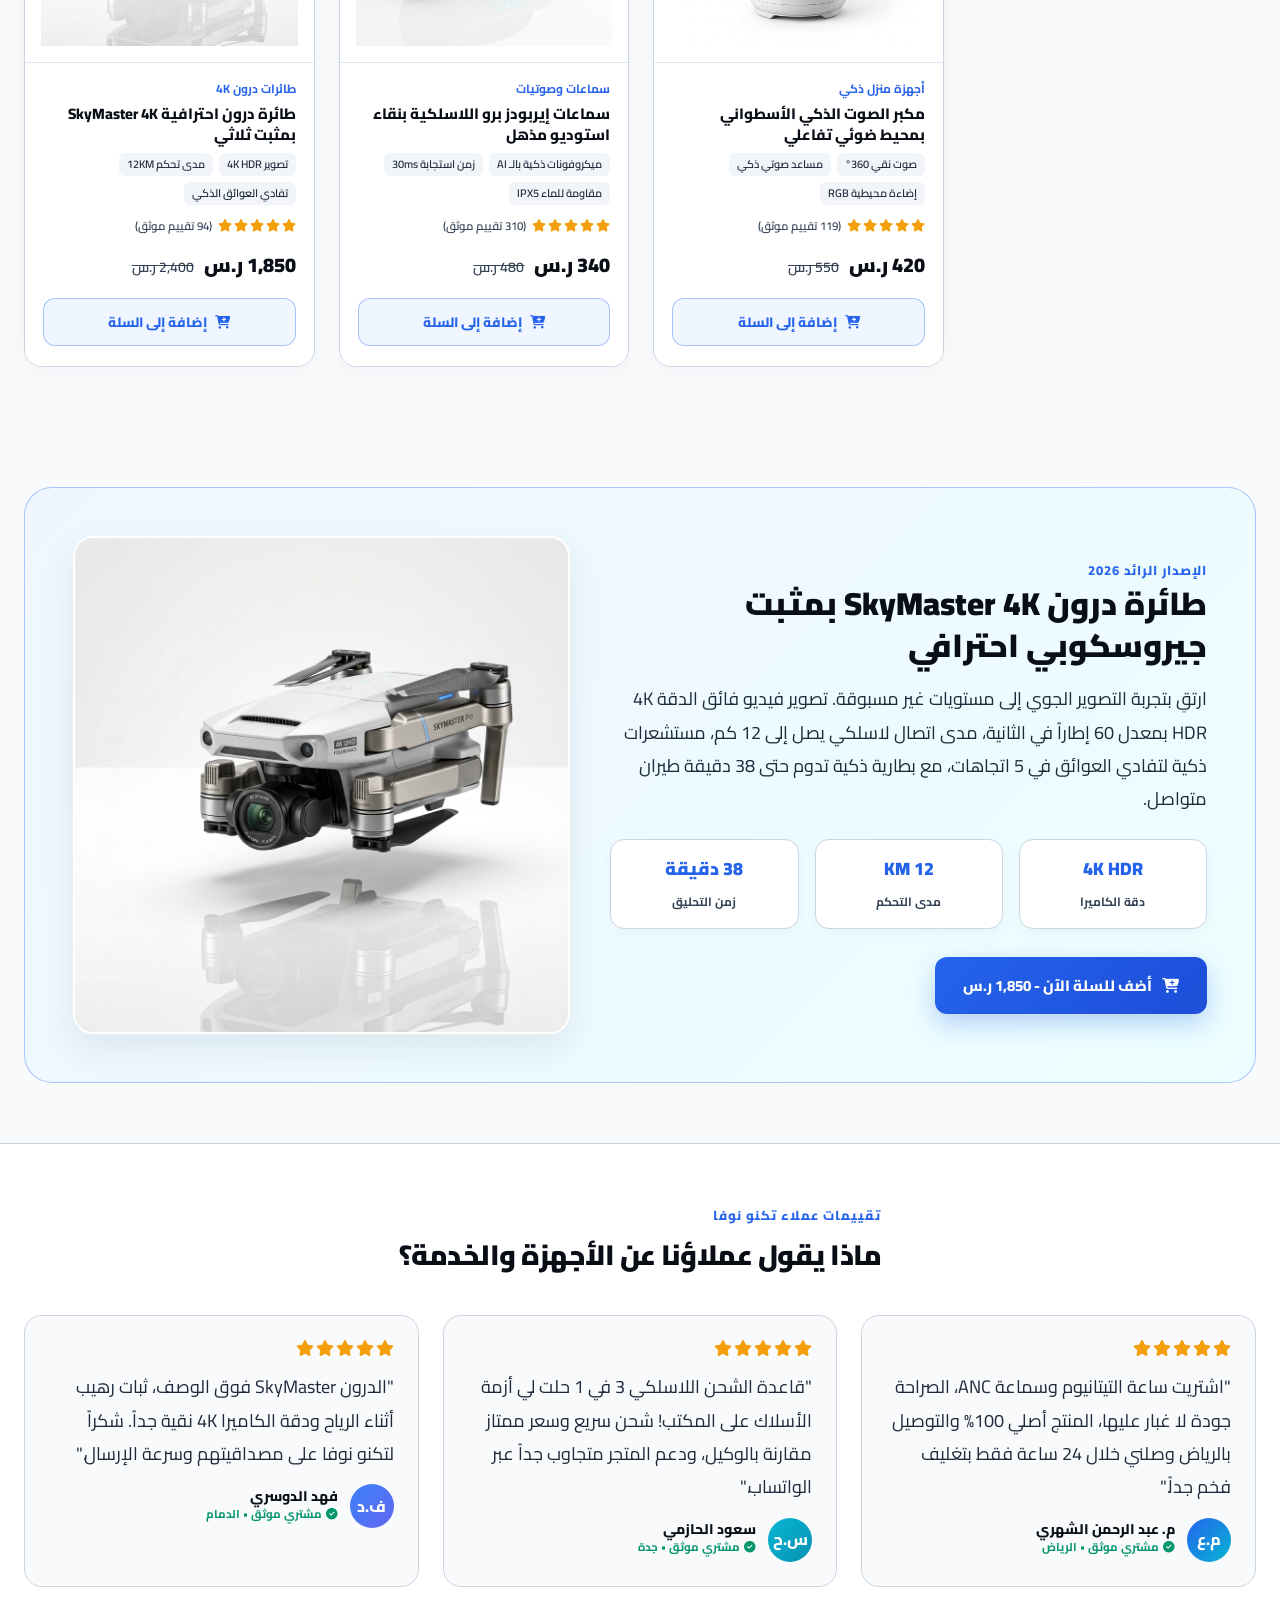
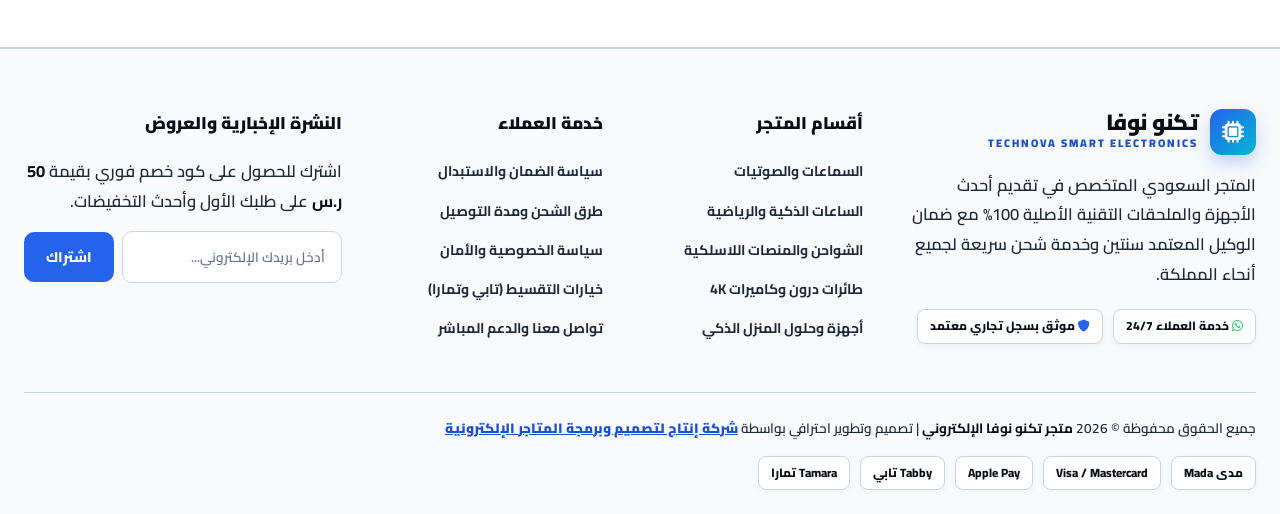
==== commit 7fdec8b6: "Enable clicking on all product images and titles across homepage and shop to open dedicated product " ====
--- a/index.html
+++ b/index.html
@@ -124,7 +124,7 @@
                 <!-- Visual Showcase Banner -->
                 <div class="tech-hero-visual">
                     <div class="tech-hero-image-wrapper">
-                        <img decoding="async" src="images/hero_banner.jpg" alt="تكنو نوفا - أجهزة ذكية متطورة" title="Ù…ØªØ¬Ø± ØªÙƒÙ†Ùˆ Ù†ÙˆÙØ§ | Ù†Ù…ÙˆØ°Ø¬ Ù…ØªØ¬Ø± Ø¥Ù„ÙƒØªØ±ÙˆÙ†ÙŠØ§Øª ÙˆØ£Ø¬Ù‡Ø²Ø© Ø°ÙƒÙŠØ© Ø¹ØµØ±ÙŠ ÙˆØ­Ø¯ÙŠØ«">
+                        <img decoding="async" src="images/hero_banner.jpg" alt="تكنو نوفا - أجهزة ذكية متطورة" title="متجر تكنو نوفا للأجهزة الذكية">
                     </div>
                     <!-- Floating Chips -->
                     <div class="tech-float-badge top-left">
@@ -288,12 +288,12 @@
                         <div class="tech-card">
                             <span class="tech-card-badge" style="background: linear-gradient(135deg, #0891b2, #06b6d4);">وفر 210 ر.س</span>
                             <div class="tech-card-img-box">
-                                <img decoding="async" src="images/prod_smart_watch.jpg" alt="ساعة ألترا برو الذكية تيتانيوم AMOLED" title="Ù…ØªØ¬Ø± ØªÙƒÙ†Ùˆ Ù†ÙˆÙØ§ | Ù†Ù…ÙˆØ°Ø¬ Ù…ØªØ¬Ø± Ø¥Ù„ÙƒØªØ±ÙˆÙ†ÙŠØ§Øª ÙˆØ£Ø¬Ù‡Ø²Ø© Ø°ÙƒÙŠØ© Ø¹ØµØ±ÙŠ ÙˆØ­Ø¯ÙŠØ«">
+                                <img decoding="async" src="images/prod_smart_watch.jpg" alt="ساعة ألترا برو الذكية تيتانيوم AMOLED" title="متجر تكنو نوفا للأجهزة الذكية">
                             </div>
                             <div class="tech-card-body">
                                 <div>
                                     <div class="tech-card-cat">ساعات وأساور ذكية</div>
-                                    <h4 class="tech-card-title">ساعة ألترا برو الذكية تيتانيوم AMOLED</h4>
+                                    <h4 class="tech-card-title"><a href="product?id=1" style="color:inherit; text-decoration:none; display:inline-block; transition:color 0.2s;" onmouseover="this.style.color=\'#0284c7\'" onmouseout="this.style.color=\'inherit\'">ساعة ألترا برو الذكية تيتانيوم AMOLED</a></h4>
                                     <div class="tech-card-rating">
                                         <div class="tech-card-stars">
                                             <i class="fa-solid fa-star"></i><i class="fa-solid fa-star"></i><i class="fa-solid fa-star"></i><i class="fa-solid fa-star"></i><i class="fa-solid fa-star"></i>
@@ -320,12 +320,12 @@
                         <div class="tech-card">
                             <span class="tech-card-badge" style="background: linear-gradient(135deg, #0891b2, #06b6d4);">وفر 300 ر.س</span>
                             <div class="tech-card-img-box">
-                                <img decoding="async" src="images/prod_silver_headphones.jpg" alt="سماعات الرأس الفاخرة عازلة للضوضاء ANC Pro" title="Ù…ØªØ¬Ø± ØªÙƒÙ†Ùˆ Ù†ÙˆÙØ§ | Ù†Ù…ÙˆØ°Ø¬ Ù…ØªØ¬Ø± Ø¥Ù„ÙƒØªØ±ÙˆÙ†ÙŠØ§Øª ÙˆØ£Ø¬Ù‡Ø²Ø© Ø°ÙƒÙŠØ© Ø¹ØµØ±ÙŠ ÙˆØ­Ø¯ÙŠØ«">
+                                <img decoding="async" src="images/prod_silver_headphones.jpg" alt="سماعات الرأس الفاخرة عازلة للضوضاء ANC Pro" title="متجر تكنو نوفا للأجهزة الذكية">
                             </div>
                             <div class="tech-card-body">
                                 <div>
                                     <div class="tech-card-cat">سماعات وصوتيات</div>
-                                    <h4 class="tech-card-title">سماعات الرأس الفاخرة عازلة للضوضاء ANC Pro</h4>
+                                    <h4 class="tech-card-title"><a href="product?id=2" style="color:inherit; text-decoration:none; display:inline-block; transition:color 0.2s;" onmouseover="this.style.color=\'#0284c7\'" onmouseout="this.style.color=\'inherit\'">سماعات الرأس الفاخرة عازلة للضوضاء ANC Pro</a></h4>
                                     <div class="tech-card-rating">
                                         <div class="tech-card-stars">
                                             <i class="fa-solid fa-star"></i><i class="fa-solid fa-star"></i><i class="fa-solid fa-star"></i><i class="fa-solid fa-star"></i><i class="fa-solid fa-star"></i>
@@ -352,12 +352,12 @@
                         <div class="tech-card">
                             <span class="tech-card-badge" style="background: linear-gradient(135deg, #0891b2, #06b6d4);">وفر 100 ر.س</span>
                             <div class="tech-card-img-box">
-                                <img decoding="async" src="images/prod_wireless_charger.jpg" alt="محطة شحن مغناطيسية لاسلكية 3 في 1 MagFast" title="Ù…ØªØ¬Ø± ØªÙƒÙ†Ùˆ Ù†ÙˆÙØ§ | Ù†Ù…ÙˆØ°Ø¬ Ù…ØªØ¬Ø± Ø¥Ù„ÙƒØªØ±ÙˆÙ†ÙŠØ§Øª ÙˆØ£Ø¬Ù‡Ø²Ø© Ø°ÙƒÙŠØ© Ø¹ØµØ±ÙŠ ÙˆØ­Ø¯ÙŠØ«">
+                                <img decoding="async" src="images/prod_wireless_charger.jpg" alt="محطة شحن مغناطيسية لاسلكية 3 في 1 MagFast" title="متجر تكنو نوفا للأجهزة الذكية">
                             </div>
                             <div class="tech-card-body">
                                 <div>
                                     <div class="tech-card-cat">شواحن وملحقات</div>
-                                    <h4 class="tech-card-title">محطة شحن مغناطيسية لاسلكية 3 في 1 MagFast</h4>
+                                    <h4 class="tech-card-title"><a href="product?id=3" style="color:inherit; text-decoration:none; display:inline-block; transition:color 0.2s;" onmouseover="this.style.color=\'#0284c7\'" onmouseout="this.style.color=\'inherit\'">محطة شحن مغناطيسية لاسلكية 3 في 1 MagFast</a></h4>
                                     <div class="tech-card-rating">
                                         <div class="tech-card-stars">
                                             <i class="fa-solid fa-star"></i><i class="fa-solid fa-star"></i><i class="fa-solid fa-star"></i><i class="fa-solid fa-star"></i><i class="fa-solid fa-star"></i>
@@ -384,12 +384,12 @@
                         <div class="tech-card">
                             <span class="tech-card-badge" style="background: linear-gradient(135deg, #0891b2, #06b6d4);">وفر 130 ر.س</span>
                             <div class="tech-card-img-box">
-                                <img decoding="async" src="images/prod_smart_speaker.jpg" alt="مكبر الصوت الذكي الأسطواني بمحيط ضوئي تفاعلي" title="Ù…ØªØ¬Ø± ØªÙƒÙ†Ùˆ Ù†ÙˆÙØ§ | Ù†Ù…ÙˆØ°Ø¬ Ù…ØªØ¬Ø± Ø¥Ù„ÙƒØªØ±ÙˆÙ†ÙŠØ§Øª ÙˆØ£Ø¬Ù‡Ø²Ø© Ø°ÙƒÙŠØ© Ø¹ØµØ±ÙŠ ÙˆØ­Ø¯ÙŠØ«">
+                                <img decoding="async" src="images/prod_smart_speaker.jpg" alt="مكبر الصوت الذكي الأسطواني بمحيط ضوئي تفاعلي" title="متجر تكنو نوفا للأجهزة الذكية">
                             </div>
                             <div class="tech-card-body">
                                 <div>
                                     <div class="tech-card-cat">أجهزة منزل ذكي</div>
-                                    <h4 class="tech-card-title">مكبر الصوت الذكي الأسطواني بمحيط ضوئي تفاعلي</h4>
+                                    <h4 class="tech-card-title"><a href="product?id=4" style="color:inherit; text-decoration:none; display:inline-block; transition:color 0.2s;" onmouseover="this.style.color=\'#0284c7\'" onmouseout="this.style.color=\'inherit\'">مكبر الصوت الذكي الأسطواني بمحيط ضوئي تفاعلي</a></h4>
                                     <div class="tech-card-rating">
                                         <div class="tech-card-stars">
                                             <i class="fa-solid fa-star"></i><i class="fa-solid fa-star"></i><i class="fa-solid fa-star"></i><i class="fa-solid fa-star"></i><i class="fa-solid fa-star"></i>
@@ -416,12 +416,12 @@
                         <div class="tech-card">
                             <span class="tech-card-badge" style="background: linear-gradient(135deg, #0891b2, #06b6d4);">وفر 140 ر.س</span>
                             <div class="tech-card-img-box">
-                                <img decoding="async" src="images/prod_earbuds_pro.jpg" alt="سماعات إيربودز برو اللاسلكية بنقاء استوديو مذهل" title="Ù…ØªØ¬Ø± ØªÙƒÙ†Ùˆ Ù†ÙˆÙØ§ | Ù†Ù…ÙˆØ°Ø¬ Ù…ØªØ¬Ø± Ø¥Ù„ÙƒØªØ±ÙˆÙ†ÙŠØ§Øª ÙˆØ£Ø¬Ù‡Ø²Ø© Ø°ÙƒÙŠØ© Ø¹ØµØ±ÙŠ ÙˆØ­Ø¯ÙŠØ«">
+                                <img decoding="async" src="images/prod_earbuds_pro.jpg" alt="سماعات إيربودز برو اللاسلكية بنقاء استوديو مذهل" title="متجر تكنو نوفا للأجهزة الذكية">
                             </div>
                             <div class="tech-card-body">
                                 <div>
                                     <div class="tech-card-cat">سماعات وصوتيات</div>
-                                    <h4 class="tech-card-title">سماعات إيربودز برو اللاسلكية بنقاء استوديو مذهل</h4>
+                                    <h4 class="tech-card-title"><a href="product?id=5" style="color:inherit; text-decoration:none; display:inline-block; transition:color 0.2s;" onmouseover="this.style.color=\'#0284c7\'" onmouseout="this.style.color=\'inherit\'">سماعات إيربودز برو اللاسلكية بنقاء استوديو مذهل</a></h4>
                                     <div class="tech-card-rating">
                                         <div class="tech-card-stars">
                                             <i class="fa-solid fa-star"></i><i class="fa-solid fa-star"></i><i class="fa-solid fa-star"></i><i class="fa-solid fa-star"></i><i class="fa-solid fa-star"></i>
@@ -448,12 +448,12 @@
                         <div class="tech-card">
                             <span class="tech-card-badge" style="background: linear-gradient(135deg, #0891b2, #06b6d4);">وفر 550 ر.س</span>
                             <div class="tech-card-img-box">
-                                <img decoding="async" src="images/prod_smart_drone.jpg" alt="طائرة درون احترافية SkyMaster 4K بمثبت ثلاثي المحاور" title="Ù…ØªØ¬Ø± ØªÙƒÙ†Ùˆ Ù†ÙˆÙØ§ | Ù†Ù…ÙˆØ°Ø¬ Ù…ØªØ¬Ø± Ø¥Ù„ÙƒØªØ±ÙˆÙ†ÙŠØ§Øª ÙˆØ£Ø¬Ù‡Ø²Ø© Ø°ÙƒÙŠØ© Ø¹ØµØ±ÙŠ ÙˆØ­Ø¯ÙŠØ«">
+                                <img decoding="async" src="images/prod_smart_drone.jpg" alt="طائرة درون احترافية SkyMaster 4K بمثبت ثلاثي المحاور" title="متجر تكنو نوفا للأجهزة الذكية">
                             </div>
                             <div class="tech-card-body">
                                 <div>
                                     <div class="tech-card-cat">طائرات درون 4K</div>
-                                    <h4 class="tech-card-title">طائرة درون احترافية SkyMaster 4K بمثبت ثلاثي</h4>
+                                    <h4 class="tech-card-title"><a href="product?id=6" style="color:inherit; text-decoration:none; display:inline-block; transition:color 0.2s;" onmouseover="this.style.color=\'#0284c7\'" onmouseout="this.style.color=\'inherit\'">طائرة درون احترافية SkyMaster 4K بمثبت ثلاثي</a></h4>
                                     <div class="tech-card-rating">
                                         <div class="tech-card-stars">
                                             <i class="fa-solid fa-star"></i><i class="fa-solid fa-star"></i><i class="fa-solid fa-star"></i><i class="fa-solid fa-star"></i><i class="fa-solid fa-star"></i>
@@ -576,12 +576,12 @@
                         <div class="tech-card prod-item" data-cat="watches" data-price="680" data-sales="340" data-featured="1" data-name="ساعة ألترا برو الذكية تيتانيوم AMOLED">
                             <span class="tech-card-badge">خصم 24%</span>
                             <div class="tech-card-img-box">
-                                <img decoding="async" src="images/prod_smart_watch.jpg" alt="ساعة ألترا برو الذكية تيتانيوم AMOLED" title="Ù…ØªØ¬Ø± ØªÙƒÙ†Ùˆ Ù†ÙˆÙØ§ | Ù†Ù…ÙˆØ°Ø¬ Ù…ØªØ¬Ø± Ø¥Ù„ÙƒØªØ±ÙˆÙ†ÙŠØ§Øª ÙˆØ£Ø¬Ù‡Ø²Ø© Ø°ÙƒÙŠØ© Ø¹ØµØ±ÙŠ ÙˆØ­Ø¯ÙŠØ«">
+                                <img decoding="async" src="images/prod_smart_watch.jpg" alt="ساعة ألترا برو الذكية تيتانيوم AMOLED" title="متجر تكنو نوفا للأجهزة الذكية">
                             </div>
                             <div class="tech-card-body">
                                 <div>
                                     <div class="tech-card-cat">ساعات وأساور ذكية</div>
-                                    <h4 class="tech-card-title">ساعة ألترا برو الذكية تيتانيوم AMOLED</h4>
+                                    <h4 class="tech-card-title"><a href="product?id=1" style="color:inherit; text-decoration:none; display:inline-block; transition:color 0.2s;" onmouseover="this.style.color=\'#0284c7\'" onmouseout="this.style.color=\'inherit\'">ساعة ألترا برو الذكية تيتانيوم AMOLED</a></h4>
                                     <div class="tech-card-specs">
                                         <span class="tech-spec-tag">شاشة AMOLED</span>
                                         <span class="tech-spec-tag">بطارية 14 يوم</span>
@@ -611,12 +611,12 @@
                         <div class="tech-card prod-item" data-cat="audio" data-price="950" data-sales="520" data-featured="1" data-name="سماعات الرأس الفاخرة عازلة للضوضاء ANC Pro">
                             <span class="tech-card-badge">خصم 24%</span>
                             <div class="tech-card-img-box">
-                                <img decoding="async" src="images/prod_silver_headphones.jpg" alt="سماعات الرأس الفاخرة عازلة للضوضاء ANC Pro" title="Ù…ØªØ¬Ø± ØªÙƒÙ†Ùˆ Ù†ÙˆÙØ§ | Ù†Ù…ÙˆØ°Ø¬ Ù…ØªØ¬Ø± Ø¥Ù„ÙƒØªØ±ÙˆÙ†ÙŠØ§Øª ÙˆØ£Ø¬Ù‡Ø²Ø© Ø°ÙƒÙŠØ© Ø¹ØµØ±ÙŠ ÙˆØ­Ø¯ÙŠØ«">
+                                <img decoding="async" src="images/prod_silver_headphones.jpg" alt="سماعات الرأس الفاخرة عازلة للضوضاء ANC Pro" title="متجر تكنو نوفا للأجهزة الذكية">
                             </div>
                             <div class="tech-card-body">
                                 <div>
                                     <div class="tech-card-cat">سماعات وصوتيات</div>
-                                    <h4 class="tech-card-title">سماعات الرأس الفاخرة عازلة للضوضاء ANC Pro</h4>
+                                    <h4 class="tech-card-title"><a href="product?id=2" style="color:inherit; text-decoration:none; display:inline-block; transition:color 0.2s;" onmouseover="this.style.color=\'#0284c7\'" onmouseout="this.style.color=\'inherit\'">سماعات الرأس الفاخرة عازلة للضوضاء ANC Pro</a></h4>
                                     <div class="tech-card-specs">
                                         <span class="tech-spec-tag">عزل هجين 45dB</span>
                                         <span class="tech-spec-tag">صوت مكاني 3D</span>
@@ -646,12 +646,12 @@
                         <div class="tech-card prod-item" data-cat="chargers" data-price="290" data-sales="180" data-featured="0" data-name="محطة شحن مغناطيسية لاسلكية 3 في 1 MagFast">
                             <span class="tech-card-badge">خصم 26%</span>
                             <div class="tech-card-img-box">
-                                <img decoding="async" src="images/prod_wireless_charger.jpg" alt="محطة شحن مغناطيسية لاسلكية 3 في 1 MagFast" title="Ù…ØªØ¬Ø± ØªÙƒÙ†Ùˆ Ù†ÙˆÙØ§ | Ù†Ù…ÙˆØ°Ø¬ Ù…ØªØ¬Ø± Ø¥Ù„ÙƒØªØ±ÙˆÙ†ÙŠØ§Øª ÙˆØ£Ø¬Ù‡Ø²Ø© Ø°ÙƒÙŠØ© Ø¹ØµØ±ÙŠ ÙˆØ­Ø¯ÙŠØ«">
+                                <img decoding="async" src="images/prod_wireless_charger.jpg" alt="محطة شحن مغناطيسية لاسلكية 3 في 1 MagFast" title="متجر تكنو نوفا للأجهزة الذكية">
                             </div>
                             <div class="tech-card-body">
                                 <div>
                                     <div class="tech-card-cat">شواحن وملحقات</div>
-                                    <h4 class="tech-card-title">محطة شحن مغناطيسية لاسلكية 3 في 1 MagFast</h4>
+                                    <h4 class="tech-card-title"><a href="product?id=3" style="color:inherit; text-decoration:none; display:inline-block; transition:color 0.2s;" onmouseover="this.style.color=\'#0284c7\'" onmouseout="this.style.color=\'inherit\'">محطة شحن مغناطيسية لاسلكية 3 في 1 MagFast</a></h4>
                                     <div class="tech-card-specs">
                                         <span class="tech-spec-tag">شحن سريع 25W</span>
                                         <span class="tech-spec-tag">سبائك ألمنيوم</span>
@@ -681,12 +681,12 @@
                         <div class="tech-card prod-item" data-cat="smarthome" data-price="420" data-sales="260" data-featured="0" data-name="مكبر الصوت الذكي الأسطواني بمحيط ضوئي تفاعلي">
                             <span class="tech-card-badge">خصم 24%</span>
                             <div class="tech-card-img-box">
-                                <img decoding="async" src="images/prod_smart_speaker.jpg" alt="مكبر الصوت الذكي الأسطواني بمحيط ضوئي تفاعلي" title="Ù…ØªØ¬Ø± ØªÙƒÙ†Ùˆ Ù†ÙˆÙØ§ | Ù†Ù…ÙˆØ°Ø¬ Ù…ØªØ¬Ø± Ø¥Ù„ÙƒØªØ±ÙˆÙ†ÙŠØ§Øª ÙˆØ£Ø¬Ù‡Ø²Ø© Ø°ÙƒÙŠØ© Ø¹ØµØ±ÙŠ ÙˆØ­Ø¯ÙŠØ«">
+                                <img decoding="async" src="images/prod_smart_speaker.jpg" alt="مكبر الصوت الذكي الأسطواني بمحيط ضوئي تفاعلي" title="متجر تكنو نوفا للأجهزة الذكية">
                             </div>
                             <div class="tech-card-body">
                                 <div>
                                     <div class="tech-card-cat">أجهزة منزل ذكي</div>
-                                    <h4 class="tech-card-title">مكبر الصوت الذكي الأسطواني بمحيط ضوئي تفاعلي</h4>
+                                    <h4 class="tech-card-title"><a href="product?id=4" style="color:inherit; text-decoration:none; display:inline-block; transition:color 0.2s;" onmouseover="this.style.color=\'#0284c7\'" onmouseout="this.style.color=\'inherit\'">مكبر الصوت الذكي الأسطواني بمحيط ضوئي تفاعلي</a></h4>
                                     <div class="tech-card-specs">
                                         <span class="tech-spec-tag">صوت نقي 360°</span>
                                         <span class="tech-spec-tag">مساعد صوتي ذكي</span>
@@ -716,12 +716,12 @@
                         <div class="tech-card prod-item" data-cat="audio" data-price="340" data-sales="610" data-featured="1" data-name="سماعات إيربودز برو اللاسلكية بنقاء استوديو مذهل">
                             <span class="tech-card-badge">خصم 29%</span>
                             <div class="tech-card-img-box">
-                                <img decoding="async" src="images/prod_earbuds_pro.jpg" alt="سماعات إيربودز برو اللاسلكية بنقاء استوديو مذهل" title="Ù…ØªØ¬Ø± ØªÙƒÙ†Ùˆ Ù†ÙˆÙØ§ | Ù†Ù…ÙˆØ°Ø¬ Ù…ØªØ¬Ø± Ø¥Ù„ÙƒØªØ±ÙˆÙ†ÙŠØ§Øª ÙˆØ£Ø¬Ù‡Ø²Ø© Ø°ÙƒÙŠØ© Ø¹ØµØ±ÙŠ ÙˆØ­Ø¯ÙŠØ«">
+                                <img decoding="async" src="images/prod_earbuds_pro.jpg" alt="سماعات إيربودز برو اللاسلكية بنقاء استوديو مذهل" title="متجر تكنو نوفا للأجهزة الذكية">
                             </div>
                             <div class="tech-card-body">
                                 <div>
                                     <div class="tech-card-cat">سماعات وصوتيات</div>
-                                    <h4 class="tech-card-title">سماعات إيربودز برو اللاسلكية بنقاء استوديو مذهل</h4>
+                                    <h4 class="tech-card-title"><a href="product?id=5" style="color:inherit; text-decoration:none; display:inline-block; transition:color 0.2s;" onmouseover="this.style.color=\'#0284c7\'" onmouseout="this.style.color=\'inherit\'">سماعات إيربودز برو اللاسلكية بنقاء استوديو مذهل</a></h4>
                                     <div class="tech-card-specs">
                                         <span class="tech-spec-tag">ميكروفونات ذكية بالـ AI</span>
                                         <span class="tech-spec-tag">زمن استجابة 30ms</span>
@@ -751,12 +751,12 @@
                         <div class="tech-card prod-item" data-cat="drones" data-price="1850" data-sales="110" data-featured="1" data-name="طائرة درون احترافية SkyMaster 4K بمثبت ثلاثي المحاور">
                             <span class="tech-card-badge">خصم 23%</span>
                             <div class="tech-card-img-box">
-                                <img decoding="async" src="images/prod_smart_drone.jpg" alt="طائرة درون احترافية SkyMaster 4K بمثبت ثلاثي المحاور" title="Ù…ØªØ¬Ø± ØªÙƒÙ†Ùˆ Ù†ÙˆÙØ§ | Ù†Ù…ÙˆØ°Ø¬ Ù…ØªØ¬Ø± Ø¥Ù„ÙƒØªØ±ÙˆÙ†ÙŠØ§Øª ÙˆØ£Ø¬Ù‡Ø²Ø© Ø°ÙƒÙŠØ© Ø¹ØµØ±ÙŠ ÙˆØ­Ø¯ÙŠØ«">
+                                <img decoding="async" src="images/prod_smart_drone.jpg" alt="طائرة درون احترافية SkyMaster 4K بمثبت ثلاثي المحاور" title="متجر تكنو نوفا للأجهزة الذكية">
                             </div>
                             <div class="tech-card-body">
                                 <div>
                                     <div class="tech-card-cat">طائرات درون 4K</div>
-                                    <h4 class="tech-card-title">طائرة درون احترافية SkyMaster 4K بمثبت ثلاثي</h4>
+                                    <h4 class="tech-card-title"><a href="product?id=6" style="color:inherit; text-decoration:none; display:inline-block; transition:color 0.2s;" onmouseover="this.style.color=\'#0284c7\'" onmouseout="this.style.color=\'inherit\'">طائرة درون احترافية SkyMaster 4K بمثبت ثلاثي</a></h4>
                                     <div class="tech-card-specs">
                                         <span class="tech-spec-tag">تصوير 4K HDR</span>
                                         <span class="tech-spec-tag">مدى تحكم 12KM</span>
@@ -819,7 +819,7 @@
                     </div>
                 </div>
                 <div class="tech-spotlight-img">
-                    <img decoding="async" src="images/prod_smart_drone.jpg" alt="طائرة درون احترافية SkyMaster 4K" title="Ù…ØªØ¬Ø± ØªÙƒÙ†Ùˆ Ù†ÙˆÙØ§ | Ù†Ù…ÙˆØ°Ø¬ Ù…ØªØ¬Ø± Ø¥Ù„ÙƒØªØ±ÙˆÙ†ÙŠØ§Øª ÙˆØ£Ø¬Ù‡Ø²Ø© Ø°ÙƒÙŠØ© Ø¹ØµØ±ÙŠ ÙˆØ­Ø¯ÙŠØ«">
+                    <img decoding="async" src="images/prod_smart_drone.jpg" alt="طائرة درون احترافية SkyMaster 4K" title="متجر تكنو نوفا للأجهزة الذكية">
                 </div>
             </div>
         </div>
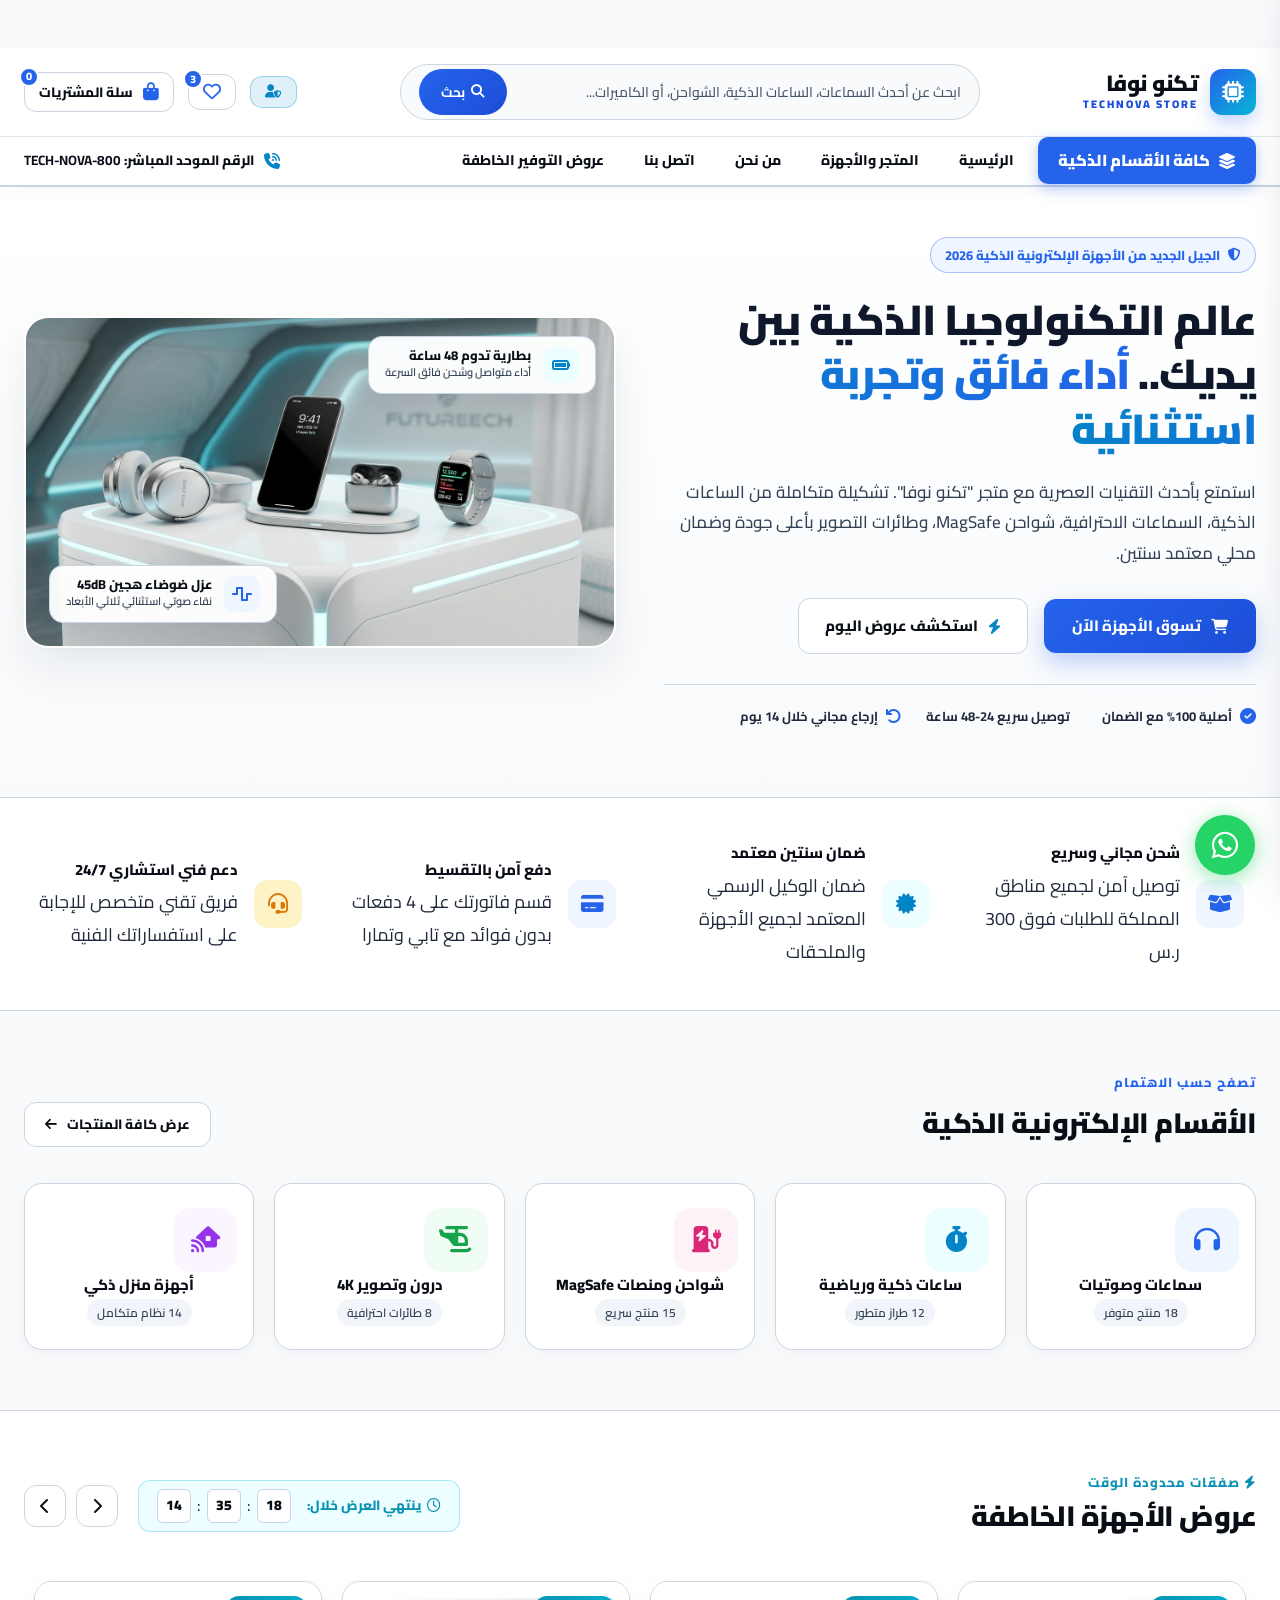
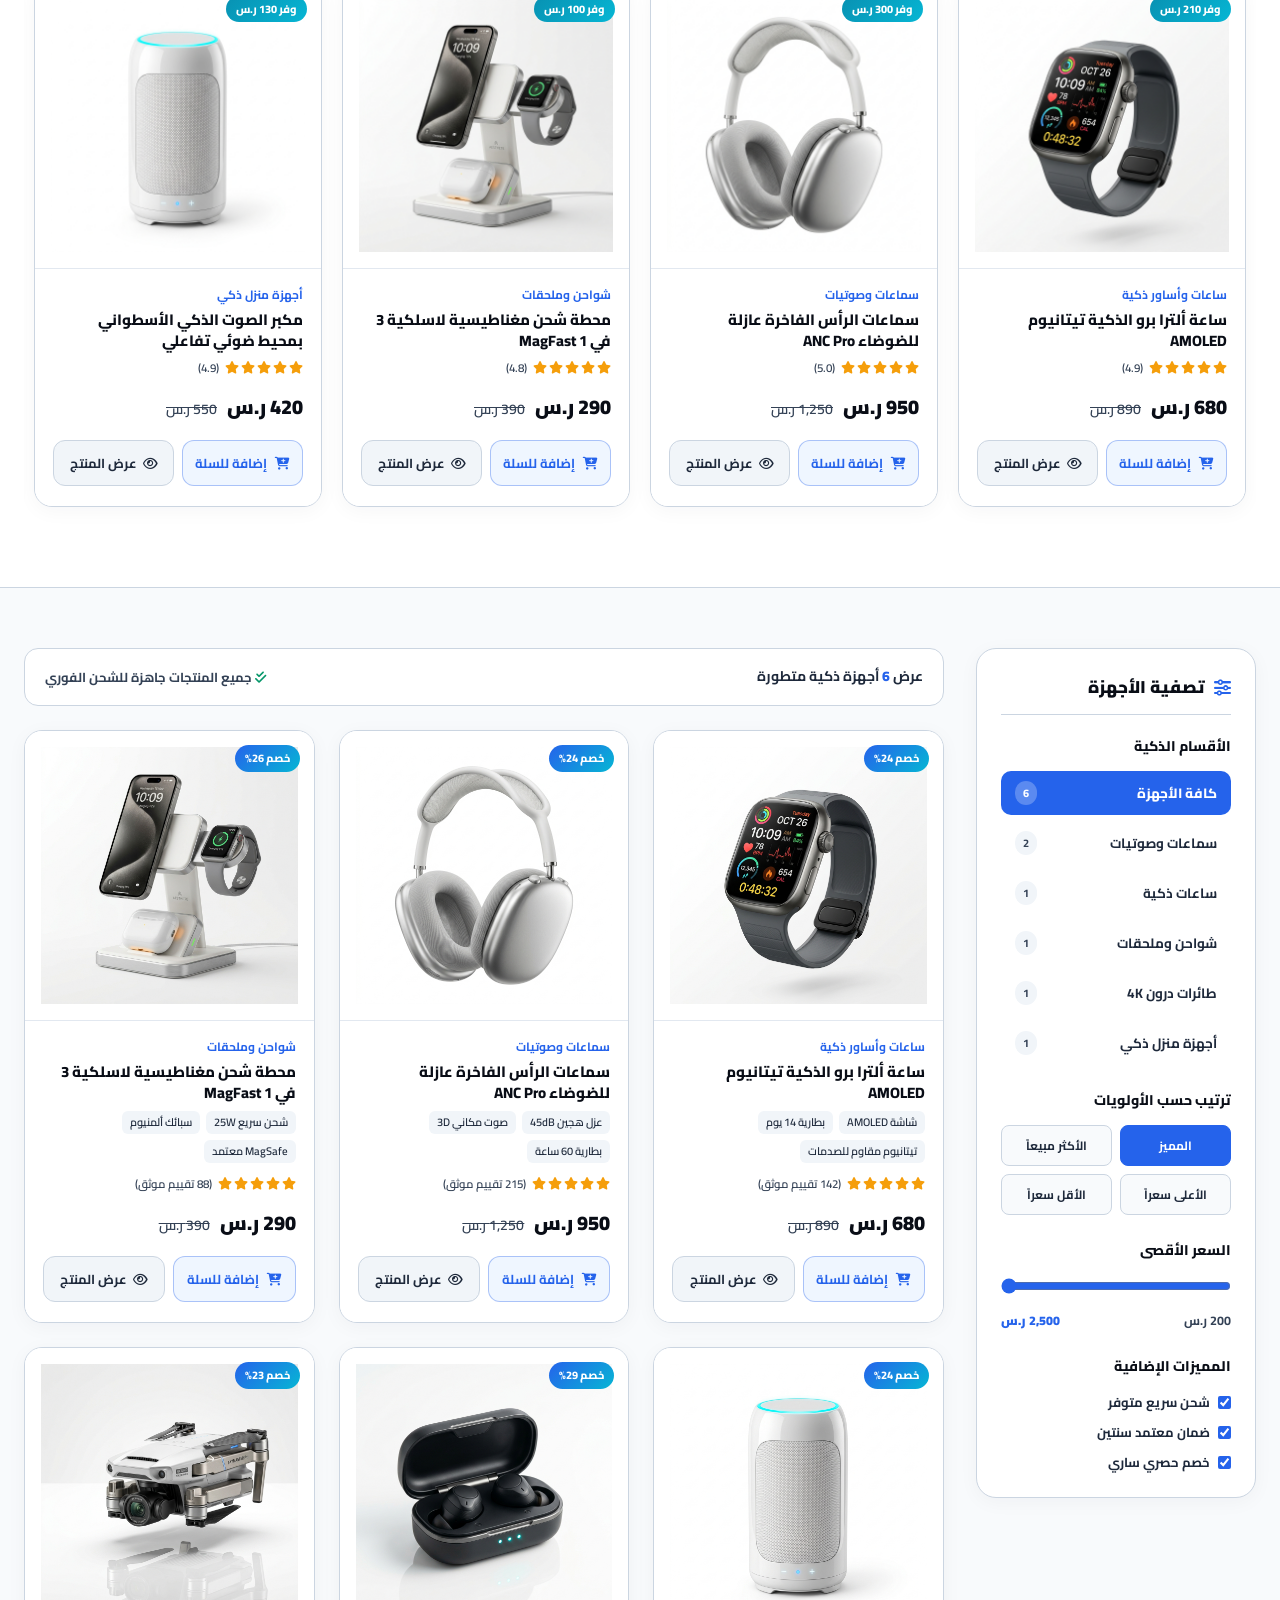
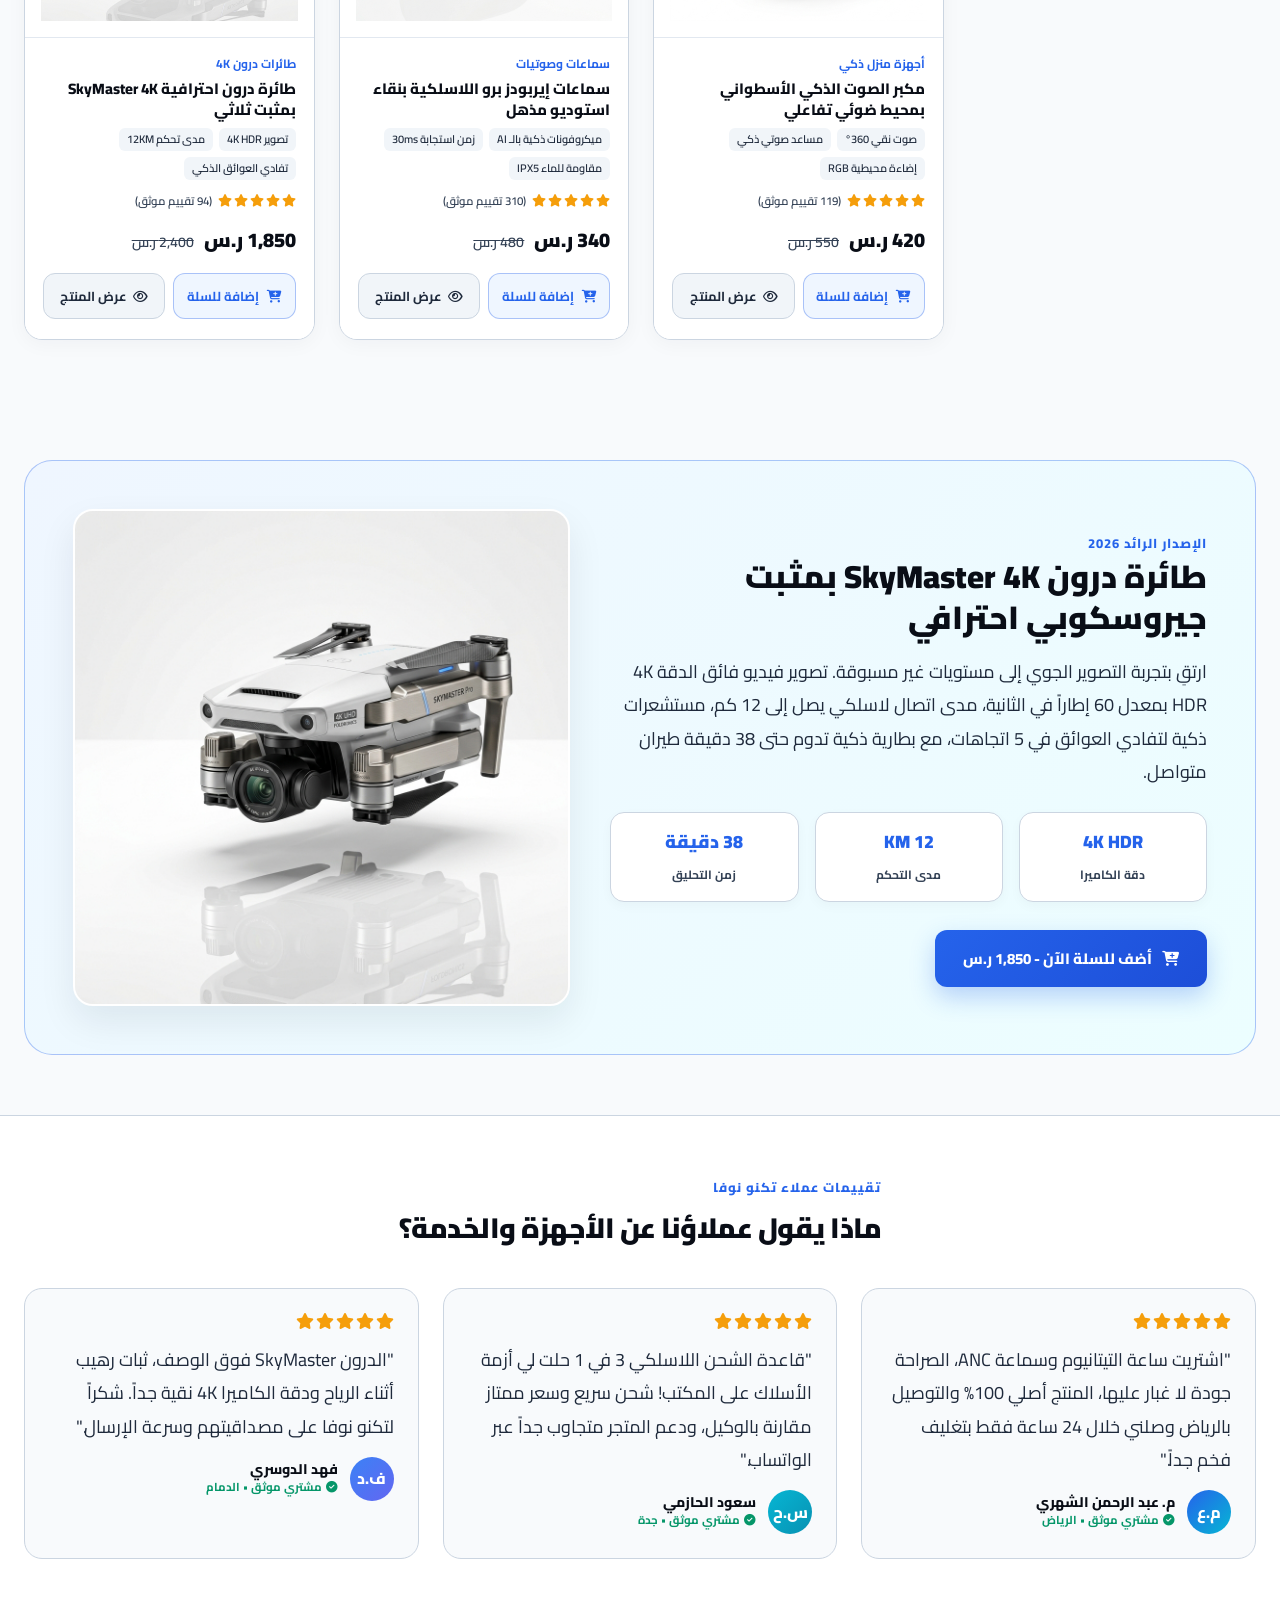
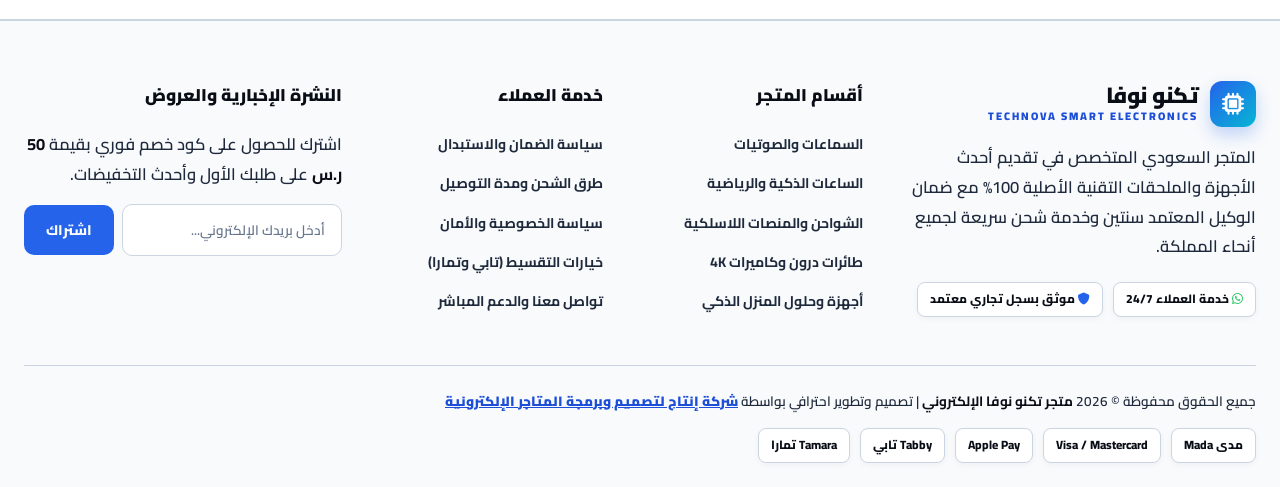
==== commit a42cc76b: "Add dual product card buttons (Add to cart + View product) and dedicated category pages with wide ba" ====
--- a/index.html
+++ b/index.html
@@ -202,48 +202,48 @@
                     <span class="tech-section-subtitle">تصفح حسب الاهتمام</span>
                     <h2 class="tech-section-title">الأقسام الإلكترونية الذكية</h2>
                 </div>
-                <a href="#catalog" class="btn-tech-secondary" style="padding: 10px 20px; font-size: 13.5px;" onclick="filterCategory('all')">
+                <a href="category?cat=all" class="btn-tech-secondary" style="padding: 10px 20px; font-size: 13.5px;">
                     <span>عرض كافة المنتجات</span>
                     <i class="fa-solid fa-arrow-left"></i>
                 </a>
             </div>
 
             <div class="tech-categories-grid">
-                <div class="tech-cat-card" onclick="filterCategory('audio')">
+                <a href="category?cat=audio" class="tech-cat-card" style="text-decoration:none; color:inherit; display:block;">
                     <div class="tech-cat-icon">
                         <i class="fa-solid fa-headphones"></i>
                     </div>
                     <h3 class="tech-cat-name">سماعات وصوتيات</h3>
                     <span class="tech-cat-count">18 منتج متوفر</span>
-                </div>
-                <div class="tech-cat-card" onclick="filterCategory('watches')">
+                </a>
+                <a href="category?cat=watches" class="tech-cat-card" style="text-decoration:none; color:inherit; display:block;">
                     <div class="tech-cat-icon" style="background: var(--color-cyan-light); color: var(--color-cyan);">
                         <i class="fa-solid fa-stopwatch"></i>
                     </div>
                     <h3 class="tech-cat-name">ساعات ذكية ورياضية</h3>
                     <span class="tech-cat-count">12 طراز متطور</span>
-                </div>
-                <div class="tech-cat-card" onclick="filterCategory('chargers')">
+                </a>
+                <a href="category?cat=chargers" class="tech-cat-card" style="text-decoration:none; color:inherit; display:block;">
                     <div class="tech-cat-icon" style="background: #fdf2f8; color: #db2777;">
                         <i class="fa-solid fa-charging-station"></i>
                     </div>
                     <h3 class="tech-cat-name">شواحن ومنصات MagSafe</h3>
                     <span class="tech-cat-count">15 منتج سريع</span>
-                </div>
-                <div class="tech-cat-card" onclick="filterCategory('drones')">
+                </a>
+                <a href="category?cat=drones" class="tech-cat-card" style="text-decoration:none; color:inherit; display:block;">
                     <div class="tech-cat-icon" style="background: #f0fdf4; color: #16a34a;">
                         <i class="fa-solid fa-helicopter"></i>
                     </div>
                     <h3 class="tech-cat-name">درون وتصوير 4K</h3>
                     <span class="tech-cat-count">8 طائرات احترافية</span>
-                </div>
-                <div class="tech-cat-card" onclick="filterCategory('smarthome')">
+                </a>
+                <a href="category?cat=home" class="tech-cat-card" style="text-decoration:none; color:inherit; display:block;">
                     <div class="tech-cat-icon" style="background: #faf5ff; color: #9333ea;">
                         <i class="fa-solid fa-house-signal"></i>
                     </div>
                     <h3 class="tech-cat-name">أجهزة منزل ذكي</h3>
                     <span class="tech-cat-count">14 نظام متكامل</span>
-                </div>
+                </a>
             </div>
         </div>
     </section>
@@ -306,10 +306,16 @@
                                         <span class="tech-price-current">680 ر.س</span>
                                         <span class="tech-price-old">890 ر.س</span>
                                     </div>
-                                    <button class="tech-btn-add" onclick="addToCart('ساعة ألترا برو الذكية تيتانيوم AMOLED', 680, 'images/prod_smart_watch.jpg')">
-                                        <i class="fa-solid fa-cart-plus"></i>
-                                        <span>أضف للسلة</span>
-                                    </button>
+                                    <div class="tech-card-actions">
+                                        <button class="tech-btn-add" onclick="addToCart('ساعة ألترا برو الذكية تيتانيوم AMOLED', 680, 'images/prod_smart_watch.jpg')">
+                                            <i class="fa-solid fa-cart-plus"></i>
+                                            <span>إضافة للسلة</span>
+                                        </button>
+                                        <a href="product?id=1" class="tech-btn-view">
+                                            <i class="fa-regular fa-eye"></i>
+                                            <span>عرض المنتج</span>
+                                        </a>
+                                    </div>
                                 </div>
                             </div>
                         </div>
@@ -338,10 +344,16 @@
                                         <span class="tech-price-current">950 ر.س</span>
                                         <span class="tech-price-old">1,250 ر.س</span>
                                     </div>
-                                    <button class="tech-btn-add" onclick="addToCart('سماعات الرأس الفاخرة عازلة للضوضاء ANC Pro', 950, 'images/prod_silver_headphones.jpg')">
-                                        <i class="fa-solid fa-cart-plus"></i>
-                                        <span>أضف للسلة</span>
-                                    </button>
+                                    <div class="tech-card-actions">
+                                        <button class="tech-btn-add" onclick="addToCart('سماعات الرأس الفاخرة عازلة للضوضاء ANC Pro', 950, 'images/prod_silver_headphones.jpg')">
+                                            <i class="fa-solid fa-cart-plus"></i>
+                                            <span>إضافة للسلة</span>
+                                        </button>
+                                        <a href="product?id=2" class="tech-btn-view">
+                                            <i class="fa-regular fa-eye"></i>
+                                            <span>عرض المنتج</span>
+                                        </a>
+                                    </div>
                                 </div>
                             </div>
                         </div>
@@ -370,10 +382,16 @@
                                         <span class="tech-price-current">290 ر.س</span>
                                         <span class="tech-price-old">390 ر.س</span>
                                     </div>
-                                    <button class="tech-btn-add" onclick="addToCart('محطة شحن مغناطيسية لاسلكية 3 في 1 MagFast', 290, 'images/prod_wireless_charger.jpg')">
-                                        <i class="fa-solid fa-cart-plus"></i>
-                                        <span>أضف للسلة</span>
-                                    </button>
+                                    <div class="tech-card-actions">
+                                        <button class="tech-btn-add" onclick="addToCart('محطة شحن مغناطيسية لاسلكية 3 في 1 MagFast', 290, 'images/prod_wireless_charger.jpg')">
+                                            <i class="fa-solid fa-cart-plus"></i>
+                                            <span>إضافة للسلة</span>
+                                        </button>
+                                        <a href="product?id=3" class="tech-btn-view">
+                                            <i class="fa-regular fa-eye"></i>
+                                            <span>عرض المنتج</span>
+                                        </a>
+                                    </div>
                                 </div>
                             </div>
                         </div>
@@ -402,10 +420,16 @@
                                         <span class="tech-price-current">420 ر.س</span>
                                         <span class="tech-price-old">550 ر.س</span>
                                     </div>
-                                    <button class="tech-btn-add" onclick="addToCart('مكبر الصوت الذكي الأسطواني بمحيط ضوئي تفاعلي', 420, 'images/prod_smart_speaker.jpg')">
-                                        <i class="fa-solid fa-cart-plus"></i>
-                                        <span>أضف للسلة</span>
-                                    </button>
+                                    <div class="tech-card-actions">
+                                        <button class="tech-btn-add" onclick="addToCart('مكبر الصوت الذكي الأسطواني بمحيط ضوئي تفاعلي', 420, 'images/prod_smart_speaker.jpg')">
+                                            <i class="fa-solid fa-cart-plus"></i>
+                                            <span>إضافة للسلة</span>
+                                        </button>
+                                        <a href="product?id=4" class="tech-btn-view">
+                                            <i class="fa-regular fa-eye"></i>
+                                            <span>عرض المنتج</span>
+                                        </a>
+                                    </div>
                                 </div>
                             </div>
                         </div>
@@ -434,10 +458,16 @@
                                         <span class="tech-price-current">340 ر.س</span>
                                         <span class="tech-price-old">480 ر.س</span>
                                     </div>
-                                    <button class="tech-btn-add" onclick="addToCart('سماعات إيربودز برو اللاسلكية بنقاء استوديو مذهل', 340, 'images/prod_earbuds_pro.jpg')">
-                                        <i class="fa-solid fa-cart-plus"></i>
-                                        <span>أضف للسلة</span>
-                                    </button>
+                                    <div class="tech-card-actions">
+                                        <button class="tech-btn-add" onclick="addToCart('سماعات إيربودز برو اللاسلكية بنقاء استوديو مذهل', 340, 'images/prod_earbuds_pro.jpg')">
+                                            <i class="fa-solid fa-cart-plus"></i>
+                                            <span>إضافة للسلة</span>
+                                        </button>
+                                        <a href="product?id=5" class="tech-btn-view">
+                                            <i class="fa-regular fa-eye"></i>
+                                            <span>عرض المنتج</span>
+                                        </a>
+                                    </div>
                                 </div>
                             </div>
                         </div>
@@ -466,10 +496,16 @@
                                         <span class="tech-price-current">1,850 ر.س</span>
                                         <span class="tech-price-old">2,400 ر.س</span>
                                     </div>
-                                    <button class="tech-btn-add" onclick="addToCart('طائرة درون احترافية SkyMaster 4K بمثبت ثلاثي المحاور', 1850, 'images/prod_smart_drone.jpg')">
-                                        <i class="fa-solid fa-cart-plus"></i>
-                                        <span>أضف للسلة</span>
-                                    </button>
+                                    <div class="tech-card-actions">
+                                        <button class="tech-btn-add" onclick="addToCart('طائرة درون احترافية SkyMaster 4K بمثبت ثلاثي المحاور', 1850, 'images/prod_smart_drone.jpg')">
+                                            <i class="fa-solid fa-cart-plus"></i>
+                                            <span>إضافة للسلة</span>
+                                        </button>
+                                        <a href="product?id=6" class="tech-btn-view">
+                                            <i class="fa-regular fa-eye"></i>
+                                            <span>عرض المنتج</span>
+                                        </a>
+                                    </div>
                                 </div>
                             </div>
                         </div>
@@ -599,10 +635,16 @@
                                         <span class="tech-price-current">680 ر.س</span>
                                         <span class="tech-price-old">890 ر.س</span>
                                     </div>
-                                    <button class="tech-btn-add" onclick="addToCart('ساعة ألترا برو الذكية تيتانيوم AMOLED', 680, 'images/prod_smart_watch.jpg')">
-                                        <i class="fa-solid fa-cart-plus"></i>
-                                        <span>إضافة إلى السلة</span>
-                                    </button>
+                                    <div class="tech-card-actions">
+                                        <button class="tech-btn-add" onclick="addToCart('ساعة ألترا برو الذكية تيتانيوم AMOLED', 680, 'images/prod_smart_watch.jpg')">
+                                            <i class="fa-solid fa-cart-plus"></i>
+                                            <span>إضافة للسلة</span>
+                                        </button>
+                                        <a href="product?id=1" class="tech-btn-view">
+                                            <i class="fa-regular fa-eye"></i>
+                                            <span>عرض المنتج</span>
+                                        </a>
+                                    </div>
                                 </div>
                             </div>
                         </div>
@@ -634,10 +676,16 @@
                                         <span class="tech-price-current">950 ر.س</span>
                                         <span class="tech-price-old">1,250 ر.س</span>
                                     </div>
-                                    <button class="tech-btn-add" onclick="addToCart('سماعات الرأس الفاخرة عازلة للضوضاء ANC Pro', 950, 'images/prod_silver_headphones.jpg')">
-                                        <i class="fa-solid fa-cart-plus"></i>
-                                        <span>إضافة إلى السلة</span>
-                                    </button>
+                                    <div class="tech-card-actions">
+                                        <button class="tech-btn-add" onclick="addToCart('سماعات الرأس الفاخرة عازلة للضوضاء ANC Pro', 950, 'images/prod_silver_headphones.jpg')">
+                                            <i class="fa-solid fa-cart-plus"></i>
+                                            <span>إضافة للسلة</span>
+                                        </button>
+                                        <a href="product?id=2" class="tech-btn-view">
+                                            <i class="fa-regular fa-eye"></i>
+                                            <span>عرض المنتج</span>
+                                        </a>
+                                    </div>
                                 </div>
                             </div>
                         </div>
@@ -669,10 +717,16 @@
                                         <span class="tech-price-current">290 ر.س</span>
                                         <span class="tech-price-old">390 ر.س</span>
                                     </div>
-                                    <button class="tech-btn-add" onclick="addToCart('محطة شحن مغناطيسية لاسلكية 3 في 1 MagFast', 290, 'images/prod_wireless_charger.jpg')">
-                                        <i class="fa-solid fa-cart-plus"></i>
-                                        <span>إضافة إلى السلة</span>
-                                    </button>
+                                    <div class="tech-card-actions">
+                                        <button class="tech-btn-add" onclick="addToCart('محطة شحن مغناطيسية لاسلكية 3 في 1 MagFast', 290, 'images/prod_wireless_charger.jpg')">
+                                            <i class="fa-solid fa-cart-plus"></i>
+                                            <span>إضافة للسلة</span>
+                                        </button>
+                                        <a href="product?id=3" class="tech-btn-view">
+                                            <i class="fa-regular fa-eye"></i>
+                                            <span>عرض المنتج</span>
+                                        </a>
+                                    </div>
                                 </div>
                             </div>
                         </div>
@@ -704,10 +758,16 @@
                                         <span class="tech-price-current">420 ر.س</span>
                                         <span class="tech-price-old">550 ر.س</span>
                                     </div>
-                                    <button class="tech-btn-add" onclick="addToCart('مكبر الصوت الذكي الأسطواني بمحيط ضوئي تفاعلي', 420, 'images/prod_smart_speaker.jpg')">
-                                        <i class="fa-solid fa-cart-plus"></i>
-                                        <span>إضافة إلى السلة</span>
-                                    </button>
+                                    <div class="tech-card-actions">
+                                        <button class="tech-btn-add" onclick="addToCart('مكبر الصوت الذكي الأسطواني بمحيط ضوئي تفاعلي', 420, 'images/prod_smart_speaker.jpg')">
+                                            <i class="fa-solid fa-cart-plus"></i>
+                                            <span>إضافة للسلة</span>
+                                        </button>
+                                        <a href="product?id=4" class="tech-btn-view">
+                                            <i class="fa-regular fa-eye"></i>
+                                            <span>عرض المنتج</span>
+                                        </a>
+                                    </div>
                                 </div>
                             </div>
                         </div>
@@ -739,10 +799,16 @@
                                         <span class="tech-price-current">340 ر.س</span>
                                         <span class="tech-price-old">480 ر.س</span>
                                     </div>
-                                    <button class="tech-btn-add" onclick="addToCart('سماعات إيربودز برو اللاسلكية بنقاء استوديو مذهل', 340, 'images/prod_earbuds_pro.jpg')">
-                                        <i class="fa-solid fa-cart-plus"></i>
-                                        <span>إضافة إلى السلة</span>
-                                    </button>
+                                    <div class="tech-card-actions">
+                                        <button class="tech-btn-add" onclick="addToCart('سماعات إيربودز برو اللاسلكية بنقاء استوديو مذهل', 340, 'images/prod_earbuds_pro.jpg')">
+                                            <i class="fa-solid fa-cart-plus"></i>
+                                            <span>إضافة للسلة</span>
+                                        </button>
+                                        <a href="product?id=5" class="tech-btn-view">
+                                            <i class="fa-regular fa-eye"></i>
+                                            <span>عرض المنتج</span>
+                                        </a>
+                                    </div>
                                 </div>
                             </div>
                         </div>
@@ -774,10 +840,16 @@
                                         <span class="tech-price-current">1,850 ر.س</span>
                                         <span class="tech-price-old">2,400 ر.س</span>
                                     </div>
-                                    <button class="tech-btn-add" onclick="addToCart('طائرة درون احترافية SkyMaster 4K بمثبت ثلاثي المحاور', 1850, 'images/prod_smart_drone.jpg')">
-                                        <i class="fa-solid fa-cart-plus"></i>
-                                        <span>إضافة إلى السلة</span>
-                                    </button>
+                                    <div class="tech-card-actions">
+                                        <button class="tech-btn-add" onclick="addToCart('طائرة درون احترافية SkyMaster 4K بمثبت ثلاثي المحاور', 1850, 'images/prod_smart_drone.jpg')">
+                                            <i class="fa-solid fa-cart-plus"></i>
+                                            <span>إضافة للسلة</span>
+                                        </button>
+                                        <a href="product?id=6" class="tech-btn-view">
+                                            <i class="fa-regular fa-eye"></i>
+                                            <span>عرض المنتج</span>
+                                        </a>
+                                    </div>
                                 </div>
                             </div>
                         </div>
--- a/css/style.css
+++ b/css/style.css
@@ -2090,3 +2090,218 @@
     max-width: 700px !important;
     display: block !important;
 }
+
+
+/* ==========================================================================
+   DUAL CARD ACTION BUTTONS (ADD TO CART + VIEW PRODUCT)
+   ========================================================================== */
+.tech-card-actions {
+    display: grid !important;
+    grid-template-columns: 1fr 1fr !important;
+    gap: 8px !important;
+    margin-top: 14px !important;
+    width: 100% !important;
+}
+.tech-card-actions .tech-btn-add {
+    margin-top: 0 !important;
+    padding: 10px 8px !important;
+    font-size: 13px !important;
+    font-weight: 700 !important;
+    white-space: nowrap !important;
+    border-radius: 12px !important;
+    width: 100% !important;
+}
+.tech-card-actions .tech-btn-view {
+    background: #f1f5f9 !important;
+    color: #1e293b !important;
+    border: 1px solid #cbd5e1 !important;
+    border-radius: 12px !important;
+    padding: 10px 8px !important;
+    font-size: 13px !important;
+    font-weight: 700 !important;
+    cursor: pointer !important;
+    transition: all 0.25s ease !important;
+    display: inline-flex !important;
+    align-items: center !important;
+    justify-content: center !important;
+    gap: 6px !important;
+    text-decoration: none !important;
+    white-space: nowrap !important;
+    width: 100% !important;
+    box-sizing: border-box !important;
+}
+.tech-card-actions .tech-btn-view:hover {
+    background: #0f172a !important;
+    color: #ffffff !important;
+    border-color: #0f172a !important;
+    transform: translateY(-1px) !important;
+    box-shadow: 0 4px 14px rgba(15, 23, 42, 0.2) !important;
+}
+@media (max-width: 480px) {
+    .tech-card-actions {
+        grid-template-columns: 1fr 1fr !important;
+        gap: 6px !important;
+    }
+    .tech-card-actions .tech-btn-add,
+    .tech-card-actions .tech-btn-view {
+        padding: 9px 5px !important;
+        font-size: 12px !important;
+        gap: 4px !important;
+    }
+}
+
+/* ==========================================================================
+   WIDE CATEGORY BANNER HERO & CHIPS
+   ========================================================================== */
+.tech-cat-banner-section {
+    padding: 24px 0 28px 0;
+    background: #f8fafc;
+}
+.tech-cat-banner-card {
+    position: relative;
+    border-radius: 24px;
+    overflow: hidden;
+    min-height: 280px;
+    display: flex;
+    align-items: center;
+    background: #0f172a;
+    box-shadow: 0 16px 40px rgba(15, 23, 42, 0.12);
+    border: 1px solid rgba(255, 255, 255, 0.1);
+}
+.tech-cat-banner-bg {
+    position: absolute;
+    inset: 0;
+    width: 100%;
+    height: 100%;
+    object-fit: cover;
+    object-position: center;
+    transition: transform 0.6s cubic-bezier(0.16, 1, 0.3, 1);
+}
+.tech-cat-banner-card:hover .tech-cat-banner-bg {
+    transform: scale(1.03);
+}
+.tech-cat-banner-overlay {
+    position: absolute;
+    inset: 0;
+    background: linear-gradient(135deg, rgba(15, 23, 42, 0.92) 0%, rgba(30, 58, 138, 0.82) 55%, rgba(15, 23, 42, 0.72) 100%);
+}
+.tech-cat-banner-content {
+    position: relative;
+    z-index: 2;
+    padding: 44px 48px;
+    max-width: 820px;
+    color: #ffffff;
+    text-align: right;
+}
+.tech-cat-breadcrumb {
+    display: inline-flex;
+    align-items: center;
+    gap: 8px;
+    font-size: 13.5px;
+    color: #93c5fd;
+    margin-bottom: 12px;
+}
+.tech-cat-breadcrumb a {
+    color: #93c5fd;
+    text-decoration: none;
+    transition: color 0.2s;
+}
+.tech-cat-breadcrumb a:hover {
+    color: #ffffff;
+}
+.tech-cat-breadcrumb i {
+    font-size: 10px;
+    opacity: 0.7;
+}
+.tech-cat-banner-title {
+    font-size: 32px;
+    font-weight: 900;
+    color: #ffffff !important;
+    line-height: 1.35;
+    margin-bottom: 12px;
+    letter-spacing: -0.5px;
+    text-shadow: 0 2px 10px rgba(0,0,0,0.4);
+}
+.tech-cat-banner-desc {
+    font-size: 15px;
+    color: #f1f5f9 !important;
+    line-height: 1.75;
+    margin-bottom: 20px;
+    max-width: 680px;
+    text-shadow: 0 1px 6px rgba(0,0,0,0.3);
+}
+.tech-cat-banner-stats {
+    display: inline-flex;
+    align-items: center;
+    gap: 16px;
+    padding: 8px 18px;
+    background: rgba(255, 255, 255, 0.12);
+    border: 1px solid rgba(255, 255, 255, 0.2);
+    border-radius: 50px;
+    font-size: 13px;
+    color: #ffffff;
+    backdrop-filter: blur(8px);
+}
+.tech-cat-banner-stats span {
+    display: inline-flex;
+    align-items: center;
+    gap: 6px;
+}
+
+/* Category Quick Filter Chips */
+.tech-cat-chips-bar {
+    display: flex;
+    align-items: center;
+    gap: 12px;
+    overflow-x: auto;
+    padding: 16px 4px;
+    margin-top: 18px;
+    scrollbar-width: thin;
+}
+.tech-cat-chip {
+    display: inline-flex;
+    align-items: center;
+    gap: 8px;
+    padding: 10px 20px;
+    background: #ffffff;
+    border: 1.5px solid #e2e8f0;
+    border-radius: 50px;
+    font-size: 13.5px;
+    font-weight: 700;
+    color: #334155;
+    text-decoration: none;
+    white-space: nowrap;
+    transition: all 0.2s ease;
+    cursor: pointer;
+    box-shadow: 0 2px 6px rgba(0,0,0,0.03);
+}
+.tech-cat-chip:hover {
+    border-color: #0284c7;
+    color: #0284c7;
+    transform: translateY(-2px);
+    box-shadow: 0 6px 14px rgba(2, 132, 199, 0.12);
+}
+.tech-cat-chip.active {
+    background: #0284c7;
+    border-color: #0284c7;
+    color: #ffffff;
+    box-shadow: 0 6px 18px rgba(2, 132, 199, 0.3);
+}
+.tech-cat-chip i {
+    font-size: 14px;
+}
+@media (max-width: 768px) {
+    .tech-cat-banner-card {
+        min-height: 220px;
+        border-radius: 16px;
+    }
+    .tech-cat-banner-content {
+        padding: 24px 20px;
+    }
+    .tech-cat-banner-title {
+        font-size: 22px;
+    }
+    .tech-cat-banner-desc {
+        font-size: 13.5px;
+    }
+}
